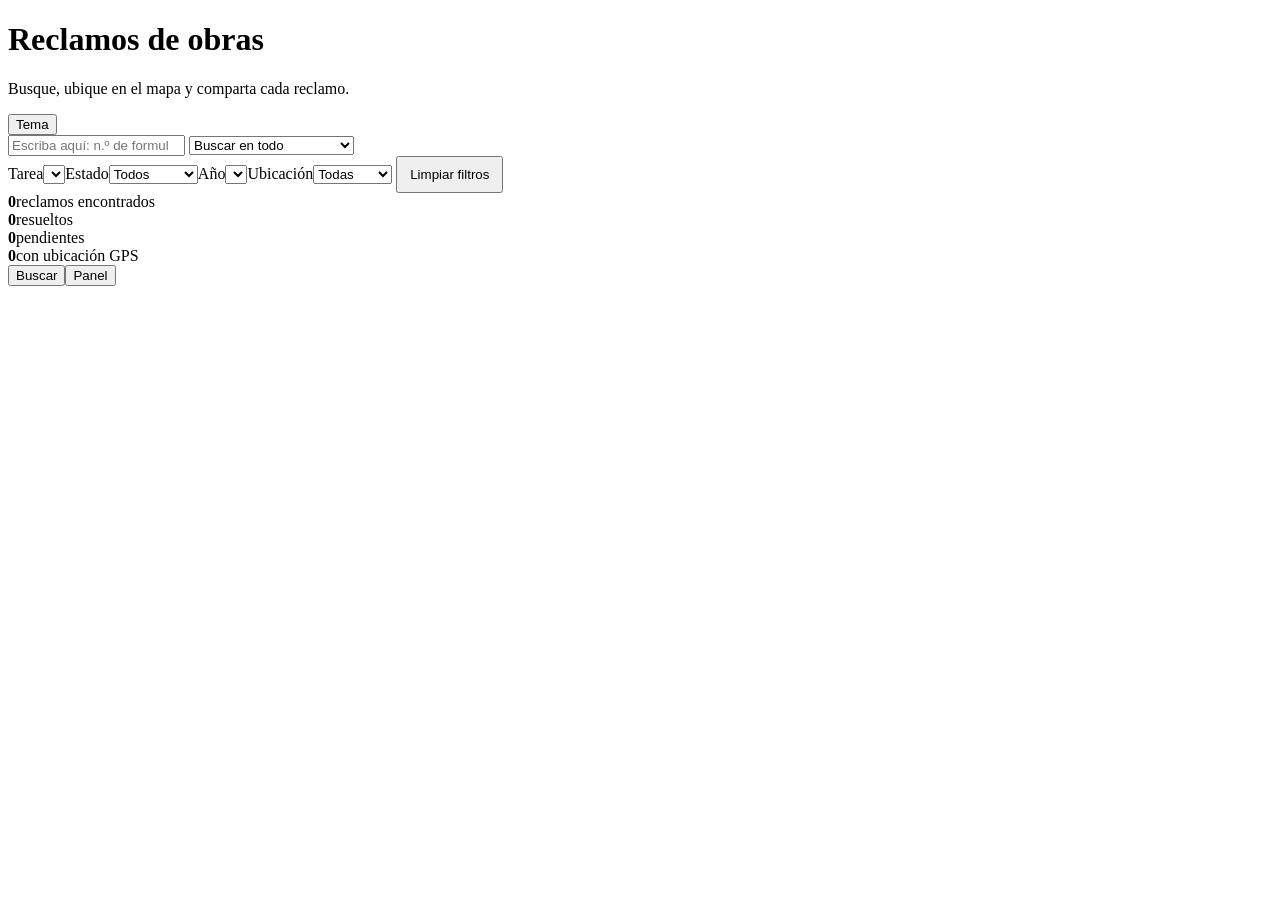
==== index.html @ 0e92f165 "Add files via upload" ====
<!DOCTYPE html>
<html lang="es"><head><meta charset="utf-8"><meta name="viewport" content="width=device-width, initial-scale=1, viewport-fit=cover">
<title>Reclamos de obras · Buscador</title><meta name="description" content="Busque reclamos de obras por formulario, municipio, tarea, dirección o descripción y ubique su GPS.">
<meta name="theme-color" content="#0b4656"><link rel="manifest" href="manifest.webmanifest"><link rel="icon" href="icons/icon-192.png"><link rel="apple-touch-icon" href="icons/icon-192.png">
<link href="https://fonts.googleapis.com/css2?family=Public+Sans:wght@400;500;700&display=swap" rel="stylesheet"><link rel="stylesheet" href="css/style.css"></head>
<body><header class="hero"><div class="hero-in"><div><h1>Reclamos de obras</h1><p>Busque, ubique en el mapa y comparta cada reclamo.</p></div>
<div class="acts"><button class="ib" id="inst" hidden>Instalar</button><button class="ib" id="thm" aria-label="Cambiar tema claro u oscuro">Tema</button></div></div></header>
<main id="v-buscar"><div class="search"><div class="sbox"><input id="q" type="search" placeholder="Escriba aquí: n.º de formulario, calle, palabra del reclamo…" aria-label="Buscar" autocomplete="off">
<select id="sc" aria-label="Buscar en"><option value="all">Buscar en todo</option><option value="n">N.º de formulario</option><option value="m">Municipio</option><option value="t">Tarea</option><option value="a">Dirección</option><option value="x">Descripción del reclamo</option></select></div>
<div class="chips" id="chM" role="group" aria-label="Municipio"></div>
<div class="filters"><label>Tarea<select id="ft"></select></label><label>Estado<select id="fe"><option value="">Todos</option><option value="1">Resueltos</option><option value="0">Pendientes</option></select></label><label>Año<select id="fy"></select></label><label>Ubicación<select id="fg"><option value="">Todas</option><option value="1">Con GPS</option><option value="0">Sin GPS</option></select></label><label>&nbsp;<button class="chip" id="rs" style="padding:9px 12px">Limpiar filtros</button></label></div></div>
<div class="kpis"><div class="k"><b id="k0">0</b><span>reclamos encontrados</span></div><div class="k ok"><b id="k1">0</b><span>resueltos</span></div><div class="k pe"><b id="k2">0</b><span>pendientes</span></div><div class="k"><b id="k3">0</b><span>con ubicación GPS</span></div></div>
<button class="btn wa sendall" id="waall" hidden>Enviar resultados por WhatsApp</button><div class="bars" id="bars" aria-label="Reclamos por municipio"></div>
<div id="list"></div><button class="chip more" id="more" hidden>Mostrar más resultados</button></main>
<main id="v-panel" hidden><div id="pn"></div></main>
<nav class="tabs" aria-label="Secciones"><button data-go="buscar" aria-current="page">Buscar</button><button data-go="panel" aria-current="false">Panel</button></nav>
<script src="data/reclamos.js"></script><script src="js/app.js"></script><script src="js/extra.js"></script></body></html>
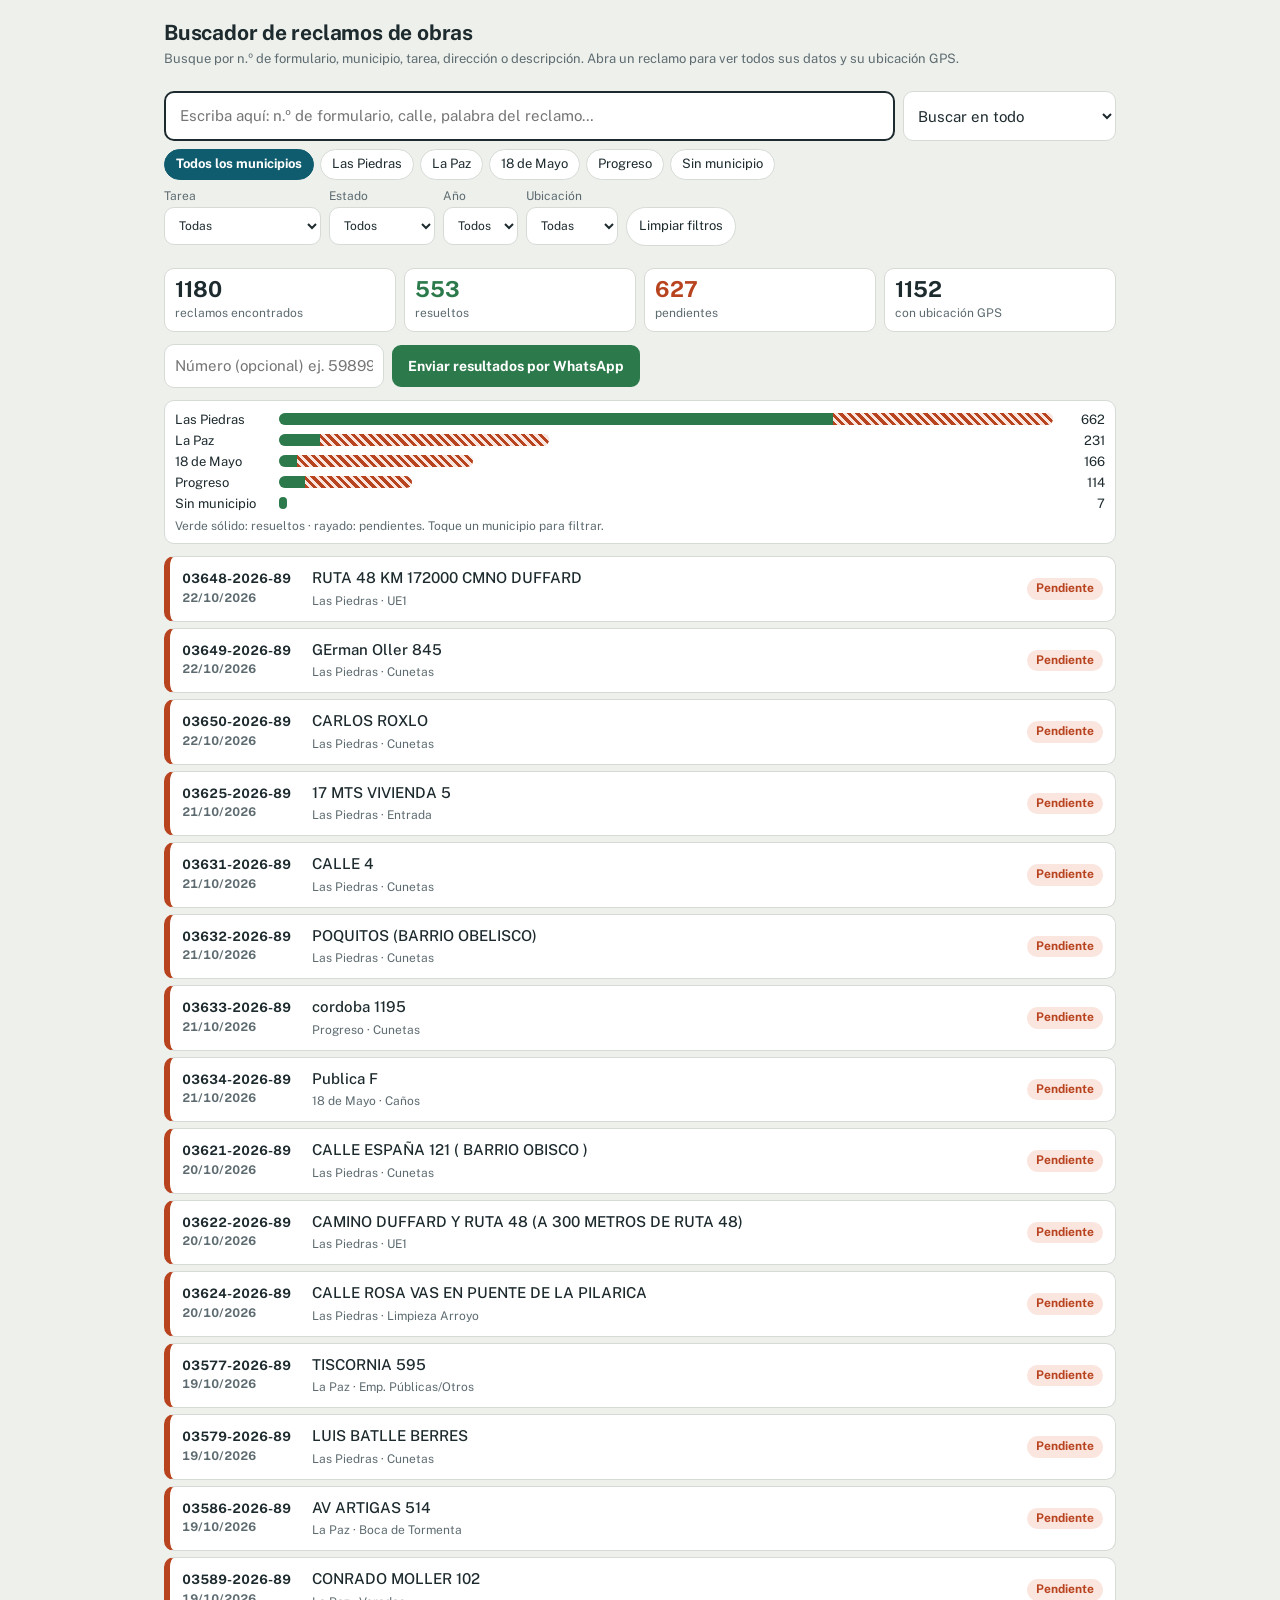
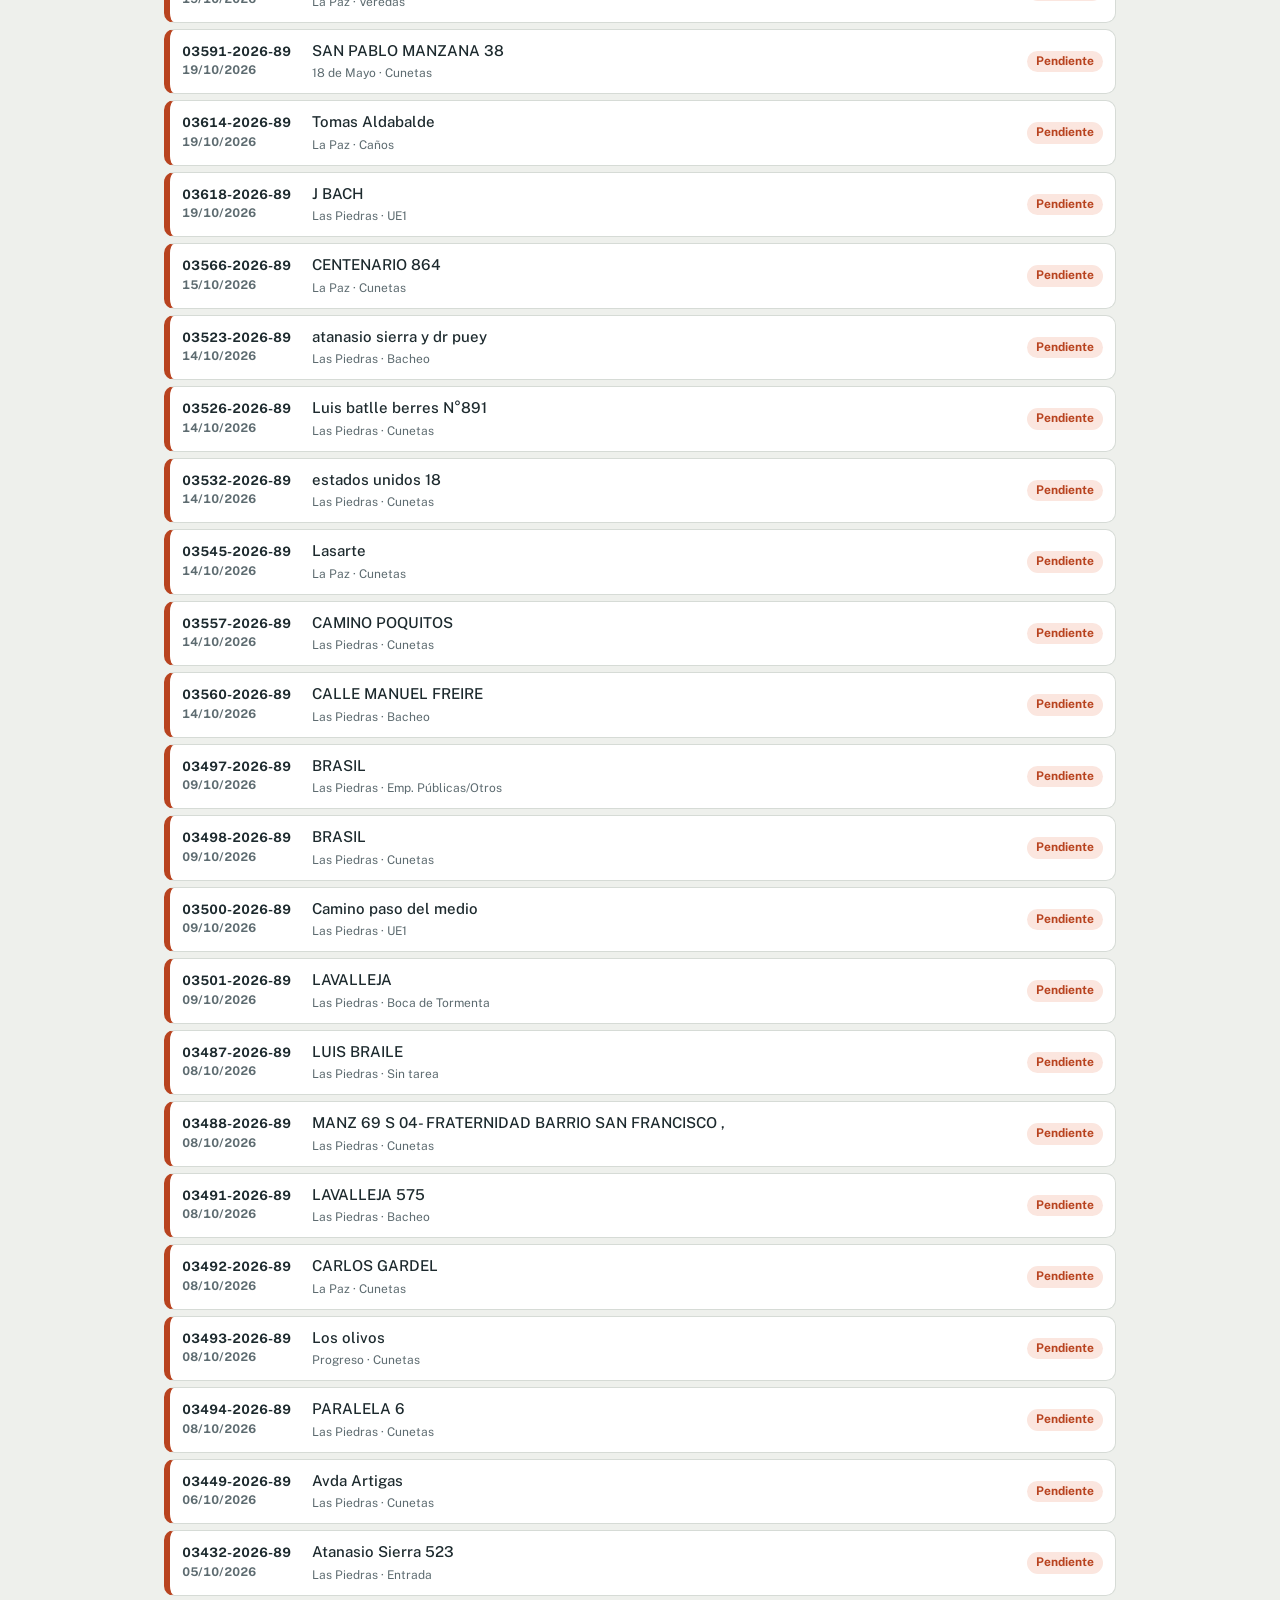
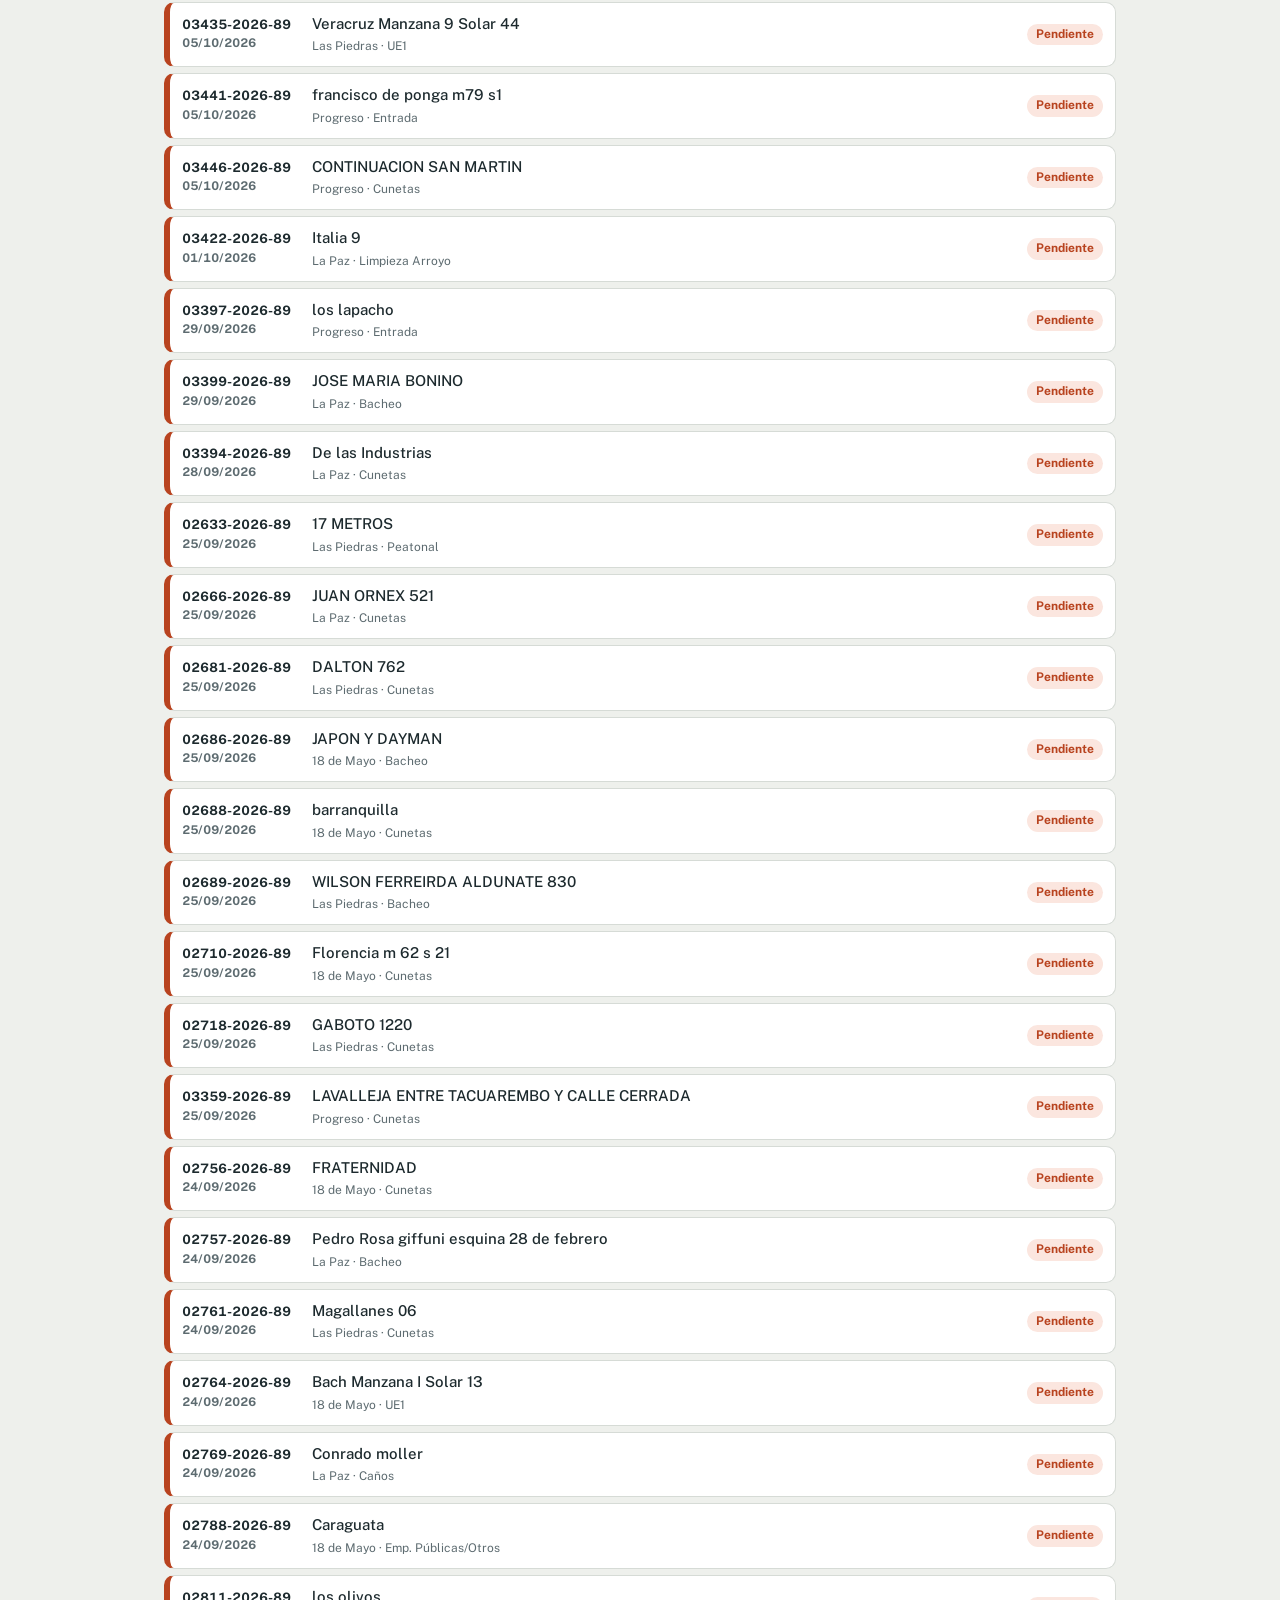
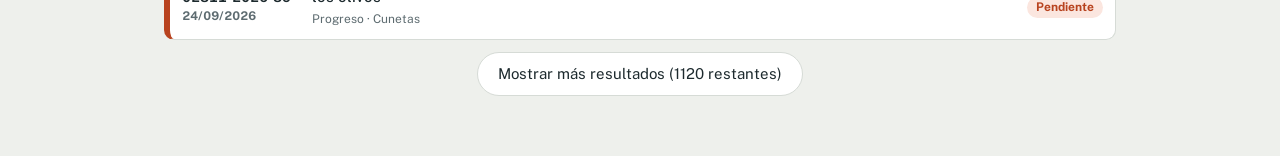
==== commit 894e8499: "Add files via upload" ====
--- a/index.html
+++ b/index.html
@@ -1,17 +1,99 @@
-<!DOCTYPE html>
-<html lang="es"><head><meta charset="utf-8"><meta name="viewport" content="width=device-width, initial-scale=1, viewport-fit=cover">
-<title>Reclamos de obras · Buscador</title><meta name="description" content="Busque reclamos de obras por formulario, municipio, tarea, dirección o descripción y ubique su GPS.">
-<meta name="theme-color" content="#0b4656"><link rel="manifest" href="manifest.webmanifest"><link rel="icon" href="icons/icon-192.png"><link rel="apple-touch-icon" href="icons/icon-192.png">
-<link href="https://fonts.googleapis.com/css2?family=Public+Sans:wght@400;500;700&display=swap" rel="stylesheet"><link rel="stylesheet" href="css/style.css"></head>
-<body><header class="hero"><div class="hero-in"><div><h1>Reclamos de obras</h1><p>Busque, ubique en el mapa y comparta cada reclamo.</p></div>
-<div class="acts"><button class="ib" id="inst" hidden>Instalar</button><button class="ib" id="thm" aria-label="Cambiar tema claro u oscuro">Tema</button></div></div></header>
-<main id="v-buscar"><div class="search"><div class="sbox"><input id="q" type="search" placeholder="Escriba aquí: n.º de formulario, calle, palabra del reclamo…" aria-label="Buscar" autocomplete="off">
+<!DOCTYPE html><html lang="es"><head><meta charset="utf-8"><meta name="viewport" content="width=device-width, initial-scale=1, viewport-fit=cover"><title>Buscador de reclamos de obras</title>
+<link href="https://fonts.googleapis.com/css2?family=Public+Sans:wght@400;500;700&display=swap" rel="stylesheet">
+<style>
+:root{--bg:#eef0ec;--card:#fff;--ink:#1d2a2e;--mut:#5d6b70;--line:#d6dbd6;--ac:#0f5c6e;--acf:#fff;--ok:#2c7a4b;--okb:#dff0e5;--pe:#b8431f;--peb:#fbe6df;--mk:#ffe58a;box-sizing:border-box;padding-top:env(safe-area-inset-top,0px);padding-bottom:env(safe-area-inset-bottom,0px)}
+@media(prefers-color-scheme:dark){:root:not([data-theme="light"]){color-scheme:dark;--bg:#12181b;--card:#1b2428;--ink:#e6ecec;--mut:#9aa9ad;--line:#2e3b40;--ac:#5cc0d6;--acf:#0b1d22;--ok:#6fd08f;--okb:#1e3a2a;--pe:#ff9a7a;--peb:#432720;--mk:#6b5a10}}
+:root[data-theme="dark"]{color-scheme:dark;--bg:#12181b;--card:#1b2428;--ink:#e6ecec;--mut:#9aa9ad;--line:#2e3b40;--ac:#5cc0d6;--acf:#0b1d22;--ok:#6fd08f;--okb:#1e3a2a;--pe:#ff9a7a;--peb:#432720;--mk:#6b5a10}
+html{scroll-padding-top:env(safe-area-inset-top,0px)}*{box-sizing:border-box}
+body{margin:0;background:var(--bg);color:var(--ink);font:15px/1.45 "Public Sans",system-ui,-apple-system,"Segoe UI",sans-serif}
+main{max-width:980px;margin:0 auto;padding:16px 14px 48px}
+h1{font-size:21px;margin:2px 0 2px;letter-spacing:-.01em}.sub{color:var(--mut);font-size:13px;margin:0 0 14px}
+.search{position:sticky;top:env(safe-area-inset-top,0px);z-index:5;background:var(--bg);padding:8px 0 10px}
+.sbox{display:flex;gap:8px;flex-wrap:wrap}
+input[type=search]{flex:1 1 260px;font:inherit;padding:12px 14px;border:2px solid var(--ink);border-radius:10px;background:var(--card);color:var(--ink);min-width:0}
+select{font:inherit;padding:10px 10px;border:1px solid var(--line);border-radius:10px;background:var(--card);color:var(--ink);max-width:100%}
+input:focus-visible,select:focus-visible,button:focus-visible,a:focus-visible{outline:3px solid var(--ac);outline-offset:2px}
+.chips{display:flex;flex-wrap:wrap;gap:6px;margin-top:8px}
+.chip{font:inherit;font-size:13px;padding:5px 11px;border-radius:99px;border:1px solid var(--line);background:var(--card);color:var(--ink);cursor:pointer}
+.chip[aria-pressed=true]{background:var(--ac);color:var(--acf);border-color:var(--ac);font-weight:700}
+.filters{display:flex;flex-wrap:wrap;gap:8px;margin-top:8px}.filters label{font-size:12px;color:var(--mut);display:flex;flex-direction:column;gap:2px}
+.kpis{display:grid;grid-template-columns:repeat(4,1fr);gap:8px;margin:12px 0}
+.k{background:var(--card);border:1px solid var(--line);border-radius:10px;padding:8px 10px}.k b{font-size:22px;display:block;line-height:1.1}.k span{font-size:12px;color:var(--mut)}
+.k.ok b{color:var(--ok)}.k.pe b{color:var(--pe)}
+.bars{background:var(--card);border:1px solid var(--line);border-radius:10px;padding:8px 10px;margin-bottom:12px}
+.bar{display:grid;grid-template-columns:96px 1fr 44px;gap:8px;align-items:center;font-size:13px;width:100%;background:none;border:0;color:inherit;font-family:inherit;padding:3px 0;cursor:pointer;text-align:left}
+.bar .tr{height:12px;background:var(--line);border-radius:6px;overflow:hidden;display:flex}.bar .o{background:var(--ok)}.bar .p{background:repeating-linear-gradient(45deg,var(--pe) 0 3px,var(--peb) 3px 6px)}
+.bar[aria-pressed=true]{font-weight:700}.bar span:last-child{text-align:right}
+.item{background:var(--card);border:1px solid var(--line);border-radius:10px;margin-bottom:6px;overflow:hidden}
+.item[data-r="1"]{border-left:6px solid var(--ok)}.item[data-r="0"]{border-left:6px solid var(--pe)}
+.head{display:grid;grid-template-columns:118px 1fr auto;gap:4px 12px;align-items:center;width:100%;text-align:left;font:inherit;color:inherit;background:none;border:0;padding:10px 12px;cursor:pointer}
+.num{font-weight:700;font-variant-numeric:tabular-nums;font-size:13px}.meta{font-size:12px;color:var(--mut)}.addr{font-weight:500}
+.tag{font-size:12px;font-weight:700;padding:2px 9px;border-radius:99px;white-space:nowrap}.tag.ok{background:var(--okb);color:var(--ok)}.tag.pe{background:var(--peb);color:var(--pe)}
+.det{display:none;border-top:1px dashed var(--line);padding:10px 12px 12px}.item.open .det{display:block}
+dl{margin:0;display:grid;grid-template-columns:130px 1fr;gap:5px 10px;font-size:14px}dt{color:var(--mut);font-size:13px}dd{margin:0;overflow-wrap:anywhere}
+.gps{display:flex;gap:8px;flex-wrap:wrap;margin-top:10px;align-items:center}
+.btn{font:inherit;font-weight:700;font-size:14px;padding:9px 14px;border-radius:9px;border:2px solid var(--ac);background:var(--ac);color:var(--acf);text-decoration:none;cursor:pointer}.btn.s{background:none;color:var(--ac)}
+.nog{font-size:13px;color:var(--pe);font-weight:500}
+mark{background:var(--mk);color:inherit;border-radius:3px;padding:0 1px}
+.btn.wa{background:var(--ok);border-color:var(--ok);color:var(--acf)}.share{display:flex;gap:8px;flex-wrap:wrap;align-items:center;margin-bottom:12px}.share input{flex:0 1 220px;font:inherit;padding:10px;border:1px solid var(--line);border-radius:10px;background:var(--card);color:var(--ink);min-width:0}
+.more{display:block;margin:12px auto;font:inherit;padding:10px 20px}.empty{text-align:center;color:var(--mut);padding:30px 10px}
+.top{display:flex;justify-content:space-between;align-items:flex-start;gap:10px}
+@media(max-width:620px){.head{grid-template-columns:1fr auto}.kpis{grid-template-columns:repeat(2,1fr)}dl{grid-template-columns:1fr}dt{margin-top:4px}.bar{grid-template-columns:84px 1fr 40px}}
+@media(prefers-reduced-motion:no-preference){.item.open .det{animation:o .18s ease-out}@keyframes o{from{opacity:0;transform:translateY(-4px)}}}
+</style></head><body><main>
+<div class="top"><div><h1>Buscador de reclamos de obras</h1><p class="sub">Busque por n.º de formulario, municipio, tarea, dirección o descripción. Abra un reclamo para ver todos sus datos y su ubicación GPS.</p></div></div>
+<div class="search"><div class="sbox"><input id="q" type="search" placeholder="Escriba aquí: n.º de formulario, calle, palabra del reclamo…" aria-label="Buscar" autocomplete="off">
 <select id="sc" aria-label="Buscar en"><option value="all">Buscar en todo</option><option value="n">N.º de formulario</option><option value="m">Municipio</option><option value="t">Tarea</option><option value="a">Dirección</option><option value="x">Descripción del reclamo</option></select></div>
 <div class="chips" id="chM" role="group" aria-label="Municipio"></div>
 <div class="filters"><label>Tarea<select id="ft"></select></label><label>Estado<select id="fe"><option value="">Todos</option><option value="1">Resueltos</option><option value="0">Pendientes</option></select></label><label>Año<select id="fy"></select></label><label>Ubicación<select id="fg"><option value="">Todas</option><option value="1">Con GPS</option><option value="0">Sin GPS</option></select></label><label>&nbsp;<button class="chip" id="rs" style="padding:9px 12px">Limpiar filtros</button></label></div></div>
 <div class="kpis"><div class="k"><b id="k0">0</b><span>reclamos encontrados</span></div><div class="k ok"><b id="k1">0</b><span>resueltos</span></div><div class="k pe"><b id="k2">0</b><span>pendientes</span></div><div class="k"><b id="k3">0</b><span>con ubicación GPS</span></div></div>
-<button class="btn wa sendall" id="waall" hidden>Enviar resultados por WhatsApp</button><div class="bars" id="bars" aria-label="Reclamos por municipio"></div>
-<div id="list"></div><button class="chip more" id="more" hidden>Mostrar más resultados</button></main>
-<main id="v-panel" hidden><div id="pn"></div></main>
-<nav class="tabs" aria-label="Secciones"><button data-go="buscar" aria-current="page">Buscar</button><button data-go="panel" aria-current="false">Panel</button></nav>
-<script src="data/reclamos.js"></script><script src="js/app.js"></script><script src="js/extra.js"></script></body></html>
+<div class="share"><input id="ph" type="tel" inputmode="tel" placeholder="Número (opcional) ej. 59899123456" aria-label="Número de WhatsApp, opcional"><a class="btn wa" id="wa" data-wa="all" href="#" target="_blank" rel="noopener noreferrer">Enviar resultados por WhatsApp</a></div>
+<div class="bars" id="bars" aria-label="Reclamos por municipio"></div>
+<div id="list"></div><button class="chip more" id="more" hidden>Mostrar más resultados</button>
+</main>
+<script>
+const D=[{"n":"03648-2026-89","t":"UE1","r":0,"d":"2026-10-22","m":"Las Piedras","b":"","a":"RUTA 48 KM 172000 CMNO DUFFARD","e":"CAMINO PIEDRA SOLA","k":"Construcción de cunetas / Desobstrucción de cunetas / Bacheo","x":"RECLAMA QUE EL CAMINO DUFFARD ESTA LLENO DE POZOS. ESTA INTRANSITABLE.- SE ENTRA UNICAMENTE POR LA RUTA 48.","g":"https://maps.app.goo.gl/7L8DZVp5ZGjjgcMH6","gn":""},{"n":"03649-2026-89","t":"Cunetas","r":0,"d":"2026-10-22","m":"Las Piedras","b":"","a":"GErman Oller 845","e":"esq A Sierra","k":"Desobstrucción de cunetas","x":"limpieza de cunetas en ambas esquinas, mucha cosa acumulada y el agua no corre","g":"https://maps.app.goo.gl/KgBxQTyUrhc81e5i8","gn":""},{"n":"03650-2026-89","t":"Cunetas","r":0,"d":"2026-10-22","m":"Las Piedras","b":"","a":"CARLOS ROXLO","e":"MUNICIPIO Y BRASIL","k":"Desobstrucción de cunetas","x":"SOLICITA LA LIMPIEZA DE LAS CUNETAS . NO CORRE EL AGUA . SOLICITA TAMBIEN SI SE PUEDEN HACER MAS ONDAS","g":"https://maps.app.goo.gl/MbtQTkwLjEhDPe267","gn":""},{"n":"03625-2026-89","t":"Entrada","r":0,"d":"2026-10-21","m":"Las Piedras","b":"","a":"17 MTS VIVIENDA 5","e":"Y PARALELA 6","k":"Construcción de cunetas / Desobstrucción de cunetas / Bacheo","x":"Solicita la construcción de puente para entrada vehicular por la calle paralela 6.","g":"https://maps.app.goo.gl/jExCSWGmLaERRoQg6","gn":""},{"n":"03631-2026-89","t":"Cunetas","r":0,"d":"2026-10-21","m":"Las Piedras","b":"OBELISCO","a":"CALLE 4","e":"POQUITOS","k":"Desobstrucción de cunetas","x":"SOLICITA DESTAPAR LAS CUNETAS, YA QUE EL AGUA NO CORRE. Y ADEMAS DICE QUE SE ESTA DESMORONANDO LOS COSTADOS DE LA ENTRADA.","g":"https://maps.app.goo.gl/GXZ3Pmf5yjRqMF1A6","gn":""},{"n":"03632-2026-89","t":"Cunetas","r":0,"d":"2026-10-21","m":"Las Piedras","b":"OBELISCO","a":"POQUITOS (BARRIO OBELISCO)","e":"CONTINUACION WASHINGTON","k":"Desobstrucción de cunetas","x":"SOLICITA LIMPIEZA DE CUNETAS QUE ESTAN OBSTRUIDAS","g":"https://maps.app.goo.gl/n5tjsXGGscyr5dsx7","gn":""},{"n":"03633-2026-89","t":"Cunetas","r":0,"d":"2026-10-21","m":"Progreso","b":"","a":"cordoba 1195","e":"simon bolivar","k":"Construcción de cunetas","x":"solicita construccion de cuneta porque cuando llueve se inunda el patio de la casa porque el agua no tiene por donde salir, las casas de los costados tienen desague y se va todo para su casa y el terreno es mas bajo","g":"https://maps.app.goo.gl/3pGzyndmrTb5pSon7","gn":""},{"n":"03634-2026-89","t":"Caños","r":0,"d":"2026-10-21","m":"18 de Mayo","b":"","a":"Publica F","e":"esq Publica D","k":"Construcción de cunetas / Desobstrucción de cunetas / Bacheo","x":"En esa esquina donde funciona un Caif, se partió el caño que va de vereda a vereda y la calle se está desmoronando progresivamente. Solicita inspección y que se tomen las recaudos correspondientes.","g":"https://maps.app.goo.gl/QrUdcDFRHN1ZrsEQ8","gn":""},{"n":"03621-2026-89","t":"Cunetas","r":0,"d":"2026-10-20","m":"Las Piedras","b":"OBELISCO","a":"CALLE ESPAÑA 121 ( BARRIO OBISCO )","e":"ITALIA Y CONT SAUCE","k":"Construcción de cunetas","x":"SOLICITA EL ARREGLO DE LAS CUENTAS ( ESTAN AGRANDADAS - HABRIA QUE ACOMODARLAS DE AMBOS LADOS ) Y SE SOLICITA LA LIMPIEZA DE LAS MISMAS Y ESTAN MUY ONDAS","g":"https://maps.app.goo.gl/8BGxWFYU9t7HrjrMA","gn":""},{"n":"03622-2026-89","t":"UE1","r":0,"d":"2026-10-20","m":"Las Piedras","b":"","a":"CAMINO DUFFARD Y RUTA 48 (A 300 METROS DE RUTA 48)","e":"CAMINO DUFFARD Y RUTA 48 (A 300 METROS DE RUTA 48)","k":"Bacheo","x":"SOLICITA SE ARREGLE EL CAMINO MENCIONADO YA QUE ESTA EN CONDICIONES INTRANSITABLES. ES UN POZO DETRAS DE OTRO, A LO LARGO DE TODO EL CAMINO.","g":"https://maps.app.goo.gl/Lsr2wDimiyYA9aaCA","gn":""},{"n":"03624-2026-89","t":"Limpieza Arroyo","r":0,"d":"2026-10-20","m":"Las Piedras","b":"","a":"CALLE ROSA VAS EN PUENTE DE LA PILARICA","e":"CONSTITUCION","k":"Construcción de cunetas / Desobstrucción de cunetas / Bacheo","x":"SOLICILIMPIEZA Y CNALIZACION DE ARROYO","g":"https://maps.app.goo.gl/M41u7CQTjzbxHGTh7","gn":""},{"n":"03577-2026-89","t":"Emp. Públicas/Otros","r":0,"d":"2026-10-19","m":"La Paz","b":"","a":"TISCORNIA 595","e":"28 DE FEBRERO Y OFICIAL PRIMERO","k":"Bacheo","x":"SRA. SOLICITA ARREGLO DE TAPA DE EN LA VEREDA","g":"https://maps.app.goo.gl/56SkLCxDfEt9Dt4WA","gn":""},{"n":"03579-2026-89","t":"Cunetas","r":0,"d":"2026-10-19","m":"Las Piedras","b":"","a":"LUIS BATLLE BERRES","e":"ROTONDA DE RUTA 48 Y WILSON FERREIRA ALDUNATE","k":"Desobstrucción de cunetas / Bacheo","x":"QUEDARON LAS CUNETAS OBSTRUIDAS Y LA CALLE CON POZOS MUY GRANDES A LA SALIDA DEL EDIFICIO HACIA LUIS BATLLE BERRES","g":"https://maps.app.goo.gl/eVVuWBrU9d9CT7Tn9","gn":""},{"n":"03586-2026-89","t":"Boca de Tormenta","r":0,"d":"2026-10-19","m":"La Paz","b":"CENTRO","a":"AV ARTIGAS 514","e":"GARIBALDI","k":"Desobstrucción de cunetas","x":"SOLIICTA LA LIMPIEZA DE LA BOCA TAORMENTA QUE SE ENCUENTRA EN LA DIRECCION MENCIONADA ( LOS VECINOS EL DIA DE HOY SACARON UNAS CUANTAS BOLSAS CON TIERRA PERO QUEDA MUCHO MAS . NO CORRE EL AGUA . EN VARIAS OPORTUNIDADES SE HAN TAPADO LAS BOCA TORMENTAS Y HAN OCURRIDO INUNDACIONES . SOLICITA LIMPIEZA URGENTE","g":"https://maps.app.goo.gl/ovG3BGvNqHRF5LYT8","gn":""},{"n":"03589-2026-89","t":"Veredas","r":0,"d":"2026-10-19","m":"La Paz","b":"","a":"CONRADO MOLLER 102","e":"ESQ TREINTA Y TRES","k":"Bacheo","x":"RELATA EL JEFE DE MANTENIMIENTO DE LA FABRICA \"TEXTIL LA PAZ\", QUE LA CALLE CONRADO MOLLER Y CALLE TREINTA Y TRES, ESTÁ INTRANSITABLE. ES UNA ZONA DE PELIGRO YA QUE LA GENTE NO PUEDE CAMINAR POR LA VEREDA EN ESE TRAMO DONDE ESTÁ LA FÁBRICA Y DEBE HACERLO POR LA CALLE.-","g":"https://maps.app.goo.gl/zcXCK65gpK5NgB6k9","gn":""},{"n":"03591-2026-89","t":"Cunetas","r":0,"d":"2026-10-19","m":"18 de Mayo","b":"","a":"SAN PABLO MANZANA 38","e":"LOS OLIVOS Y TREINTA Y TRES","k":"Desobstrucción de cunetas","x":"CUNETA TAPADA POR SAN PABLO Y LOS OLIVOS, SOLICITA QUE DESTAPEN PORQUE EN LOS DIAS DE LLUVIA SE INUNDA","g":"https://maps.app.goo.gl/5bFdB5UEPtqAqWCx6","gn":""},{"n":"03614-2026-89","t":"Caños","r":0,"d":"2026-10-19","m":"La Paz","b":"SANTOS LUGARES","a":"Tomas Aldabalde","e":"Rivera","k":"Construcción de cunetas / Desobstrucción de cunetas / Bacheo","x":"SE TRANSCRIBE SOLICITUD DE FORMULARIO NRO. 05356-2024-89 : \"Se transcribe la solicitud del formulario 07300-2024-64: Buenas tardes: hace un mes pavimentaron la calle Rivera (barrio Santos Lugares) y la empresa encargada obstruyó con balastro los desagües de cunetas sobre la calle Aldabalde. (Se informó al personal que realizaban la tarea sin ningún tipo de respuesta). Obviamente en la primera lluvia intensa se convirtió en una piscina que difícilmente se desagote con las consabidas consecuencias. Adjunto fotos de la etapa de pavimentación de la calle Rivera y actual (1/12/24 con las lluvias registradas). Como solo deja subir una foto, para muestra un botón. Gracias \" FORMULARIO NRO. 05356-2024-89 SE ENCUENTRA ARCHIVADO EN REGIONAL 4.","g":"https://maps.app.goo.gl/r7uUvXB54MizMzKy9","gn":""},{"n":"03618-2026-89","t":"UE1","r":0,"d":"2026-10-19","m":"Las Piedras","b":"FORESTA","a":"J BACH","e":"DESDE FABINI HASTA ALBENIZ ( BARRIO FORESTI )","k":"Desobstrucción de cunetas / Bacheo","x":"solicita bacheo de calle Bach, está intransitable. también limpieza de cunetas","g":"https://maps.app.goo.gl/KmKS3szkd4WjpSjs9","gn":""},{"n":"03566-2026-89","t":"Cunetas","r":0,"d":"2026-10-15","m":"La Paz","b":"","a":"CENTENARIO 864","e":"DE LAS INDUSTRIAS","k":"Desobstrucción de cunetas","x":"DESOBSTRUCCION DE CUNETAS POR AMBAS CALLES","g":"https://maps.app.goo.gl/iaQqF1sGRN4RQEMq7","gn":""},{"n":"03523-2026-89","t":"Bacheo","r":0,"d":"2026-10-14","m":"Las Piedras","b":"","a":"atanasio sierra y dr puey","e":"-","k":"Bacheo","x":"BUEN DIA ME COMUNICO CON UDS PARA DENUNCIAR BACHE EN VIA PUBLICA UBICADO EN LA INTERSECCIÓN DE ATANASIO SIERRA Y DR POUEY AGRADEZCO SE PUEDA SOLUCIONAR A LA BREVEDAD POSIBLE YA QUE OCASIONA OBSTRUCCIONES AL MOMENTO DEL INGRESO O SALIDA DE LA CALLE CON VEHÍCULO Y ESTO PUEDE PROVOCAR UN ACCIDENTE SIN MAS FABIANA MUÑOZ","g":"https://maps.app.goo.gl/TeUaP2efupbavMr96","gn":""},{"n":"03526-2026-89","t":"Cunetas","r":0,"d":"2026-10-14","m":"Las Piedras","b":"","a":"Luis batlle berres N°891","e":"Esquina Atanasio sierra","k":"Construcción de cunetas / Desobstrucción de cunetas / Bacheo","x":"Se transcribe Canelones te escucha N°07755-2026-64: \"Asunto () Residuos de pozo negro en la vereda de la calle Mensaje () Hace más de un año intentaron arreglar un problema de aguas fluviales que salían a la vereda/calle . Pero hace ya un tiempo que se tapó y ahora está tirando residuos del pozo negro por ahí. Hemos recibido muchas quejas de los vecinos porque está alado de nuestra puerta de entrada\"","g":"https://maps.app.goo.gl/T7RFmDiNeZtni9A27","gn":""},{"n":"03532-2026-89","t":"Cunetas","r":0,"d":"2026-10-14","m":"Las Piedras","b":"","a":"estados unidos 18","e":"opa opa y camino poquito","k":"Desobstrucción de cunetas","x":"solicita desobstruccion de cuneta frente a su casa","g":"https://maps.app.goo.gl/s2ABUak8iBiQGNpaA","gn":""},{"n":"03545-2026-89","t":"Cunetas","r":0,"d":"2026-10-14","m":"La Paz","b":"","a":"Lasarte","e":"Avda Gral. Artigas","k":"Construcción de cunetas / Desobstrucción de cunetas","x":"Solicita la desobstrucción de cunetas en la dirección mencionada.","g":"https://maps.app.goo.gl/JkctdqrTLLxHVvn27","gn":""},{"n":"03557-2026-89","t":"Cunetas","r":0,"d":"2026-10-14","m":"Las Piedras","b":"","a":"CAMINO POQUITOS","e":"CASI RUTA 67","k":"Desobstrucción de cunetas","x":"La señora pide limpieza cunetas están caños tapados pasa el agua por arriba de la calle menciona HACE VARIOS MESES DICE DE ESTA SITUACIÓN.","g":"https://maps.app.goo.gl/TpgCH6zToMoqyJEp8","gn":""},{"n":"03560-2026-89","t":"Bacheo","r":0,"d":"2026-10-14","m":"Las Piedras","b":"","a":"CALLE MANUEL FREIRE","e":"BOLIVIA Y PERU","k":"Bacheo","x":"SOLICITA ARREGLO DE CALLE LA CUAL ESTA INTRANSITABLE Y TIENE FAMILIAR POR EL CUAL ES NECESARIO QUE INGRESE AMBULANCIA.","g":"https://maps.app.goo.gl/VkczZ49XNjLxvBN58","gn":""},{"n":"03497-2026-89","t":"Emp. Públicas/Otros","r":0,"d":"2026-10-09","m":"Las Piedras","b":"","a":"BRASIL","e":"DESDE COLMAN A SOCA","k":"Bacheo","x":"URGENTE ARREGLO DE CALLE, INTRANSITABLE, MUCHOS POZOS, HACE UNOS MESES DEJARON DE HACER OBRAS DE SANEAMIENTO Y LA CALLE QEDO UN BARRO SOLO.","g":"https://maps.app.goo.gl/DSnkYHscecEkp6VTA","gn":""},{"n":"03498-2026-89","t":"Cunetas","r":0,"d":"2026-10-09","m":"Las Piedras","b":"","a":"BRASIL","e":"Y FREIRE","k":"Desobstrucción de cunetas","x":"Lmpieza y desobstruccion de cuentas en la esquina de Brasil y Freire","g":"https://maps.app.goo.gl/MuKjkEoa5gPiVFsZ6","gn":""},{"n":"03500-2026-89","t":"UE1","r":0,"d":"2026-10-09","m":"Las Piedras","b":"","a":"Camino paso del medio","e":".","k":"Bacheo","x":"Se solicita el arreglo del camino antes mencionado, el mismo está intransitable. Ya tiene varios reclamos por la misma situación.","g":"https://maps.app.goo.gl/BZJNyDLnSZTNXgcD9","gn":""},{"n":"03501-2026-89","t":"Boca de Tormenta","r":0,"d":"2026-10-09","m":"Las Piedras","b":"","a":"LAVALLEJA","e":"ESQUINA MANUEL FREIRE","k":"Construcción de cunetas / Desobstrucción de cunetas","x":"Boca tormenta partida en la esquina , esta en la vereda por la calle Lavalleja , ya averiguo en OSE y le dijeropn coprrespondía a Intendencia","g":"https://maps.app.goo.gl/K4BEcQt2qGWA7dTk8","gn":""},{"n":"03487-2026-89","t":"Sin tarea","r":0,"d":"2026-10-08","m":"Las Piedras","b":"","a":"LUIS BRAILE","e":"JUANA DE ARCO","k":"Construcción de cunetas / Desobstrucción de cunetas / Bacheo","x":"La señora manifiesta que, el vecino pegado a su casa, relleno su padrón ypor este motivo al quedar tan alto el agua de las pluviales se estanca y no corre.","g":"","gn":""},{"n":"03488-2026-89","t":"Cunetas","r":0,"d":"2026-10-08","m":"Las Piedras","b":"","a":"MANZ 69 S 04- FRATERNIDAD BARRIO SAN FRANCISCO ,","e":"CARAGAUTÁ","k":"Desobstrucción de cunetas","x":"SOLICITÁ QUE LIMPIEN LA BAJADA XQ ESTÁ TAPADO Y NO CORRE EL AGUA Y SE INUNDA SU TERRENO.","g":"https://maps.app.goo.gl/zjQDtXnnBKDerdS96","gn":""},{"n":"03491-2026-89","t":"Bacheo","r":0,"d":"2026-10-08","m":"Las Piedras","b":"","a":"LAVALLEJA 575","e":"BATLLE ORDOÑEZ","k":"Construcción de cunetas / Desobstrucción de cunetas / Bacheo","x":"SOLICITA EL ARREGLO DE LA CALLE Y CORDÓN DICE QUE ESTÁ ROTO POR ESO ANOCHE LE ENTRO AGUA AL DEPOSITO DEL LOCAL \"PALACIO DE LOS SÁNDWICHES\"","g":"https://maps.app.goo.gl/D8poyoC7uS1Ff85H8","gn":""},{"n":"03492-2026-89","t":"Cunetas","r":0,"d":"2026-10-08","m":"La Paz","b":"","a":"CARLOS GARDEL","e":"BOLIVIA YTABARÉ","k":"Desobstrucción de cunetas","x":"SE SOLICITA LA DESOBTRUCCIÓN DE LA CUNETA, EL AGUA NO CORRE LIBREMENTE Y SE ESTANCA. AYER SE ELE INUNDO LA FINCA POR ESTE MOTIVO.","g":"https://maps.app.goo.gl/w9zGQdADhKhHzCdm6","gn":""},{"n":"03493-2026-89","t":"Cunetas","r":0,"d":"2026-10-08","m":"Progreso","b":"VILLA TALICE","a":"Los olivos","e":"Bolivia y Los pinos. VILLA TALICE","k":"Desobstrucción de cunetas","x":"cunetas obstruidas luego de la tormenta, incluso llegó a desbordarse y continuar por la calle. Solicita desobstrucción","g":"https://maps.app.goo.gl/kA9zJboSF4BL6NMf6","gn":""},{"n":"03494-2026-89","t":"Cunetas","r":0,"d":"2026-10-08","m":"Las Piedras","b":"","a":"PARALELA 6","e":"ENTRE RAMÓN ORTIZ Y ATANASIO SIERRA","k":"Desobstrucción de cunetas","x":"SRA. SOLICITA DESOBSTRUCCIÓN DE CUNETAS EN DIRECCIÓN MENCIONADA PARALELA 6 ENTRE RAMÓN ORTIZ Y ATANASIO SIERRA . LAS PIEDRAS.","g":"https://maps.app.goo.gl/8LG9SwSRVPCU3KC99","gn":""},{"n":"03449-2026-89","t":"Cunetas","r":0,"d":"2026-10-06","m":"Las Piedras","b":"","a":"Avda Artigas","e":"Esquina Brasil","k":"Construcción de cunetas / Desobstrucción de cunetas","x":"Nos informa que la cuneta de la esquina está muy tapada y el agua se estanca. Ya se ha reclamado ante el Municipio, hicieron una inspección pero no han solucionado.","g":"https://maps.app.goo.gl/UEvobzSpTxWmHTtU9","gn":""},{"n":"03432-2026-89","t":"Entrada","r":0,"d":"2026-10-05","m":"Las Piedras","b":"","a":"Atanasio Sierra 523","e":"Paraguay y Bolivia","k":"Construcción de cunetas / Desobstrucción de cunetas","x":"Estuvieron trabajando en la calle, le rompieron la entrada y no se la dejaron como estaba, la señora es una persona mayor la cual ya se ha caído y cuando llueve no puede pasar por allí y se le inunda.","g":"https://maps.app.goo.gl/GMAziB4M9kXEDPCk8","gn":""},{"n":"03435-2026-89","t":"UE1","r":0,"d":"2026-10-05","m":"Las Piedras","b":"","a":"Veracruz Manzana 9 Solar 44","e":"Cuareim y Arapey","k":"Bacheo","x":"Formulario para Canelones te escucha Nro. 07535-2026-64, se transcribe: \" ...Quisiera consultarles específicamente por la calle Veracruz ...no se puede circular. Hace un tiempo arreglaron ,se hizo como una carpeta q quedó maso menos prolija pero se podía circular.Hoy día se encuentra muy pero muy llena de agujeros lo cual dificulta la pasada de los vehículos y la circulación en si . Cuando llueve esto empeora muchísimo. Mi consulta es si ya tienen estilpudado el arreglo para alguna fecha ? Desde ya agradezco respuesta ... \"","g":"https://maps.app.goo.gl/WZ9tkMMhkZjnjLwG9","gn":""},{"n":"03441-2026-89","t":"Entrada","r":0,"d":"2026-10-05","m":"Progreso","b":"","a":"francisco de ponga m79 s1","e":"barboza","k":"Construcción de cunetas","x":"informa que se cayo una de las losetas de hormigon que va en la entrada vehicular, estaba entrando el auto a su domicilio y se cayo a la cuneta, solicita que la arreglen., parece que habia quedado mal colocada cuando hicieron las cunetas,","g":"https://maps.app.goo.gl/SaP7nKmKvc2tQ84E8","gn":""},{"n":"03446-2026-89","t":"Cunetas","r":0,"d":"2026-10-05","m":"Progreso","b":"","a":"CONTINUACION SAN MARTIN","e":"CANELO Y BUCAREST","k":"Desobstrucción de cunetas","x":"Solicita desobstrucción de cunetas.-","g":"https://maps.app.goo.gl/uPxQRHWUJ1LZiXmTA","gn":""},{"n":"03422-2026-89","t":"Limpieza Arroyo","r":0,"d":"2026-10-01","m":"La Paz","b":"","a":"Italia 9","e":"arroyo","k":"Construcción de cunetas / Desobstrucción de cunetas / Bacheo","x":"Sr.manifiesta que estuvo personal de la Comuna limpiando cunetas y dejaron árboles y cañas de bambú en el arroyo","g":"https://maps.app.goo.gl/Gqugk6pFeeXwCz2v7","gn":""},{"n":"03397-2026-89","t":"Entrada","r":0,"d":"2026-09-29","m":"Progreso","b":"","a":"los lapacho","e":"ciclamor y los abatos","k":"Construcción de cunetas / Desobstrucción de cunetas / Bacheo","x":"solicita colocacion de entrada vehicular","g":"https://maps.app.goo.gl/A9fmEiP1YFEJM4LX8","gn":""},{"n":"03399-2026-89","t":"Bacheo","r":0,"d":"2026-09-29","m":"La Paz","b":"","a":"JOSE MARIA BONINO","e":"Y TISCORNIA","k":"Bacheo","x":"AMBAS CALLES ESTAN EN MUY MALAS CONDICIONES","g":"https://maps.app.goo.gl/3EEK8pGWCJb5mhyp7","gn":""},{"n":"03394-2026-89","t":"Cunetas","r":0,"d":"2026-09-28","m":"La Paz","b":"","a":"De las Industrias","e":"Centenario y Luis Alberto de Herrera","k":"Construcción de cunetas","x":"Solicita construcción de cuneta en el tramo mencionado.","g":"https://maps.app.goo.gl/76b6nEAcvwRgSaUV9","gn":""},{"n":"02633-2026-89","t":"Peatonal","r":0,"d":"2026-09-25","m":"Las Piedras","b":"","a":"17 METROS","e":"Y PARALELA 6","k":"Construcción de cunetas /","x":"La señora solicita el cambio del puente peatonal de ingreso al domicilio, porque tuvo que cambiar el portón de ingreso asu casa porque se llenaba de agua la entrada , el agua sobrepasaba la planchada de ingreso, necesita cambien esa entrada de lugar de 17 metros a la calle paralela 6 , es una plancha de hormigón lo que habría que mover.","g":"https://maps.app.goo.gl/8M4a9CtCAy9mYGN7A","gn":""},{"n":"02666-2026-89","t":"Cunetas","r":0,"d":"2026-09-25","m":"La Paz","b":"","a":"JUAN ORNEX 521","e":"EMILIO DUPRE Y 17 MTS","k":"Desobstrucción de cunetas","x":"SE PIDE LA LIMPIEZA DE LA CUNETA ESTA SE ENCUENTRA LLENA DE TOTORA. Y CON LA ULTIMA TORMENTA SE INUNDO TODA LA ZONA POR NO CORRER EL AGUA.","g":"https://maps.app.goo.gl/L4LD8PvxburZMhba8","gn":""},{"n":"02681-2026-89","t":"Cunetas","r":0,"d":"2026-09-25","m":"Las Piedras","b":"","a":"DALTON 762","e":"MANUEL FREIRE Y ELLAURI","k":"Desobstrucción de cunetas","x":"SE SOLICITA LA LIMPIEZA DE LA CUNETA. LIMPIARON UNA CASA Y TIRARON COSAS DENTRO DE LA CUNETA.","g":"https://maps.app.goo.gl/c4Tq6im5PCN7pbYv8","gn":""},{"n":"02686-2026-89","t":"Bacheo","r":0,"d":"2026-09-25","m":"18 de Mayo","b":"","a":"JAPON Y DAYMAN","e":"JAPON Y DAYMAN","k":"Desobstrucción de cunetas / Bacheo","x":"EL AGUA CORRE POR LA CALLE Y LLEVA EL MATERIAL QUE PONEN PARA TAPAR LOS POZOS SOLICITA DESTAPEN LAS CUNETAS ASI CORRE EL AGUA POR LAS CUNETAS Y NO POR LA CALLE Y QUE ARREGLEN LOSA POZOS DE LA CALLE","g":"https://maps.app.goo.gl/Yg8kM5iabybNqbHU8","gn":""},{"n":"02688-2026-89","t":"Cunetas","r":0,"d":"2026-09-25","m":"18 de Mayo","b":"","a":"barranquilla","e":"caraguata","k":"Desobstrucción de cunetas","x":"solicita limpieza de cuneta","g":"https://maps.app.goo.gl/9i2uG6k2nxkWd8977","gn":""},{"n":"02689-2026-89","t":"Bacheo","r":0,"d":"2026-09-25","m":"Las Piedras","b":"","a":"WILSON FERREIRDA ALDUNATE 830","e":"MASSINI Y 18 D EJULIO","k":"Bacheo","x":"Calle vituminizada con un bache importante en la entrada vehicular, impidiendo el ingreso a la vivienda con su auto.","g":"https://maps.app.goo.gl/1MdEwW4bvDKHVCUn6","gn":""},{"n":"02710-2026-89","t":"Cunetas","r":0,"d":"2026-09-25","m":"18 de Mayo","b":"","a":"Florencia m 62 s 21","e":"Cebollatí y Madrid","k":"Desobstrucción de cunetas","x":"Solicita limpieza de cunetas en la dirección mencionada","g":"https://maps.app.goo.gl/i8HfKA2U8ByBUBWY7","gn":""},{"n":"02718-2026-89","t":"Cunetas","r":0,"d":"2026-09-25","m":"Las Piedras","b":"","a":"GABOTO 1220","e":"ENTRE JUANA DE ARCO Y AMERICO VESPUCIO","k":"Desobstrucción de cunetas","x":"nunca limpiaron las cunetas, son tres cuadras, necesita se desobstruyan ya que la última lluvia desbordaron y le entro agua hasta el patio.","g":"https://maps.app.goo.gl/E94LRFza421koquKA","gn":""},{"n":"03359-2026-89","t":"Cunetas","r":0,"d":"2026-09-25","m":"Progreso","b":"","a":"LAVALLEJA ENTRE TACUAREMBO Y CALLE CERRADA","e":"LAVALLEJA ENTRE TACUAREMBO Y CALLE CERRADA","k":"Desobstrucción de cunetas","x":"solicita la limpieza de cunetas","g":"https://maps.app.goo.gl/Hr7mXrA31vSyeNXD7","gn":""},{"n":"02756-2026-89","t":"Cunetas","r":0,"d":"2026-09-24","m":"18 de Mayo","b":"","a":"FRATERNIDAD","e":"QUEGUAY Y YAGUARI","k":"Desobstrucción de cunetas","x":"SE TRANSCRIBE SOLICITUD DE FORMULARIO NRO.06369-2026-64 : \" LAS CUNETAS DE AMBOS MARGENES DE LA CALLE FRATERNIDAD ESTAN OBSTRUIDAS. SE SOLICITA LIMPIEZA DE LAS MISMAS PPARA EVITAR POSIBLES INUNDACIONES O DESBORDES DE AGUAS SUCIAS.\"","g":"https://maps.app.goo.gl/QHd9kkytxf7CrwMx6","gn":""},{"n":"02757-2026-89","t":"Bacheo","r":0,"d":"2026-09-24","m":"La Paz","b":"","a":"Pedro Rosa giffuni esquina 28 de febrero","e":"Pedro Rosa giffuni esquina 28 de febrero","k":"Desobstrucción de cunetas / Bacheo","x":"CANELONES TE ESCUCHA Nro. 06304-2026-64 Asunto () Pozos Mensaje () Toda la esquina esta destrozada hace meses y podrían pavimentar","g":"https://maps.app.goo.gl/N4BkwR5pY8woi7SC6","gn":""},{"n":"02761-2026-89","t":"Cunetas","r":0,"d":"2026-09-24","m":"Las Piedras","b":"","a":"Magallanes 06","e":"Juana de Arco y Luis Braile","k":"Construcción de cunetas","x":"DATOS EXTRAIDOS DE FORMULARIO N 06259-2026-64 Buenos dias, el dia 17/07/26 realize una solicitud de limpieza de cuneta, ya que la misma se encuentra con agua estancada debido a la mugre que se encuentra en la continuidad de la cuneta de mi casa , el dia 05/08/26 realice el reclamo el cual no tuve respuesta , dicha solicitud nuevamente es debido a el agua estancada alli , agradezco me puedan solucionar dicha solicitud .- desde ya muchas gracias","g":"https://maps.app.goo.gl/D2bqsjerjHGz74ar7","gn":""},{"n":"02764-2026-89","t":"UE1","r":0,"d":"2026-09-24","m":"18 de Mayo","b":"","a":"Bach Manzana I Solar 13","e":"Albéniz y Warner","k":"Bacheo","x":"FORMULARIO CANELONES TE ESCUCHA n°06314-2026-64 Asunto () La calle Bach esta muy deteriorada Mensaje () Es una de las pocas calles que no le han vituminisado y nunca han armado las sanjas y el agua corta la calle quisiera tener solución vivo hace 18 años ahí y siempre ha Sido así que solocion (ej.sacar una linea de pinos ensanchar y perfilar las cunetas de los 2 lados) gracias","g":"https://maps.app.goo.gl/FvSyeyussfAdVFzX6","gn":""},{"n":"02769-2026-89","t":"Caños","r":0,"d":"2026-09-24","m":"La Paz","b":"","a":"Conrado moller","e":"treinta y tres","k":"Bacheo","x":"Señor indica que hay un caño roto en la calle, la calle tira el agua para arriba, esta obstruyendo el camino y también destruyendo el pavimento. Solicita reparación de inmediato del caño y de la calle.","g":"https://maps.app.goo.gl/URXwu6GwfVD9jSnPA","gn":""},{"n":"02788-2026-89","t":"Emp. Públicas/Otros","r":0,"d":"2026-09-24","m":"18 de Mayo","b":"","a":"Caraguata","e":"10 Japon","k":"Desobstrucción de cunetas / Bacheo","x":"DATOSE XTRAIDOS DE FORMULARIO N 06268-2026-64 : Hola buenas me dirijo por estos medios para denunciar a la empresa TEYMA que están trabajando haciendo saneamiento en las calles en 18 de mayo barrio san isidro y en calle caraguata en frente de mi casa solar 10 manzana 480 en la calle justo en la salida de mi auto ay una cámara sobre salida con undimiento y cámara sobre salida cada vuelta que salgo mi auto sobre salta ya me a flojado todo el caño de escape por esa cámara sobre salida y el peligro que puede causar alguna moto que pase sin conocer de noche que pueda causar un accidente. Y las calles en el medio undimiento por causa de las cámara necesitó una repuesta lo antes posible antes que mi vehículo termine perdiendo el caño de escape o pase una desgracia gracias","g":"https://maps.app.goo.gl/HbnNPBivMazdVLU26","gn":""},{"n":"02811-2026-89","t":"Cunetas","r":0,"d":"2026-09-24","m":"Progreso","b":"","a":"los olivos","e":"bolivia y los pinos","k":"Desobstrucción de cunetas","x":"LAS CUNETAS ESTÁN TAPADAS DE BASURA Y NO CIRCULA EL AGUA.SE QUEBRARON ARBOLES CON EL TEMPORAL Y UNA COLUMNA DE ANTEL ESTÁN EN LA CUNETA, HAY RATAS","g":"https://maps.app.goo.gl/rswJtAGPa5yd5ftt9","gn":""},{"n":"02814-2026-89","t":"Boca de Tormenta","r":0,"d":"2026-09-24","m":"La Paz","b":"","a":"LIBERTAD Y JAVIER DE VIANA","e":"LIBERTAD Y JAVIER DE VIANA","k":"Construcción de cunetas / Desobstrucción de cunetas / Bacheo","x":"BOCA TORMENTA TAPADA QUE EL AGUA LLEGA A LA MITAD DE LA CALLE POR CALLE LIBERTAD HACIA LA PLAZA HAY UNA POZO QUE OCUPA MAS DE LA MITAD DE LA CALLE","g":"https://maps.app.goo.gl/gVFRgJpi6VzQqnoT7","gn":""},{"n":"02825-2026-89","t":"Entrada","r":0,"d":"2026-09-24","m":"Las Piedras","b":"","a":"COLMAN 1060","e":"ENTRE PARALELA 6 Y 7","k":"Desobstrucción de cunetas / Bacheo","x":"LE DEJARON EN PUENTE DE ENTRADA DE SU CASA UNA ESTRUCTURA DEUN PUETNE CON METALES Y HORMIGON , ELLA NO LO PUEDE MOVER, ENTIENDE QUE FUE PERSONAL D EINTENDNENCIA TRABAJANDO EN LA ZONA , PERO NECESITA LO SAQUEN PORQUE APENAS INGRESA CAMINANDO , ESO FUE AYER 17/08 A LAS 18 HS CUANDO LLEGO S EENCONTRO CON ESA SITUACION.","g":"https://maps.app.goo.gl/WVmtbvHsqmiQoiudA","gn":""},{"n":"02851-2026-89","t":"Cunetas","r":0,"d":"2026-09-23","m":"La Paz","b":"","a":"CORRADO MOLLER BLOCK D","e":"17 METROS Y LA MERCED","k":"Desobstrucción de cunetas","x":"Solicita la limpieza de la cuneta dice que está con basura y se desborda cuando llueve , desde la ruta hasta municipio .(cesar mayo gutierrez) son tres cuadras d elos dos lados menciona de la calle.","g":"https://maps.app.goo.gl/Z5aUyrmhtxgYv9ht6","gn":""},{"n":"02865-2026-89","t":"Entrada","r":0,"d":"2026-09-23","m":"18 de Mayo","b":"","a":"CALLE 25 DE AGOSTO MANZNA 92 SOLAR 9","e":"MAGALLANES Y AMERICO VESPUCIO","k":"Desobstrucción de cunetas / Bacheo","x":"Solicita construccion de entrada vehicular","g":"https://maps.app.goo.gl/wAP24bUzCaB5BAzN9","gn":""},{"n":"03338-2026-89","t":"Cunetas","r":0,"d":"2026-09-23","m":"La Paz","b":"","a":"AV. ARTIGAS Nº499","e":"ESQUINA JOAQUÍN SUAREZ","k":"Desobstrucción de cunetas","x":"SR. SOLICITA DESOBSTRUCCIÓN DE CUNETAS, EN DIRECCIÓN MENCIONADA AV. ARTIGAS Nº499ESQUINA JOAQUÍN SUAREZ. LA PAZ.","g":"https://maps.app.goo.gl/dkWvhQEuQ1PsDSPt7","gn":""},{"n":"03485-2026-89","t":"Emp. Públicas/Otros","r":0,"d":"2026-09-23","m":"La Paz","b":"","a":"Conrado Moller","e":"Ramón Alvarez","k":"Desobstrucción de cunetas","x":"EN LA DEREDA DE LA ESQUINA DE CONRADO MOLLER Y RAMON ALVAREZ HAY UNA TAPA DE SANEAMIENTO QUE SE SALIO CON LA PRESION DEL AGUA - SOLICITA VAYAN A RECOLOCARLA.","g":"https://maps.app.goo.gl/rfTXJyzdBhb7pnEj6","gn":""},{"n":"03307-2026-89","t":"Cunetas","r":0,"d":"2026-09-22","m":"Las Piedras","b":"","a":"PROYECTADA 2 -MC S 23","e":"PRYECTADA 3 -SANTA ISABEL BARRIO","k":"Construcción de cunetas","x":"SOLICITA LA CONSTRUCCION DE CUNETAS , EN EL LUGAR Y PIDE CONSTRUCCION DE LA ENTRDA QUE HCIERON OTRAS CASA EN LA DE ELLA NO XQ ESTÁN EN PROCESO DE CONSTRUCCION DE VIVENDA ENTONCE SPREGUNTA SI LE CORRESPONDE.","g":"https://maps.app.goo.gl/SgA2fKnCm2h9ouSh9","gn":""},{"n":"03314-2026-89","t":"Emp. Públicas/Otros","r":0,"d":"2026-09-21","m":"Las Piedras","b":"","a":"RIVERA N°498","e":"CASI LLEGANDO A ESQUINA WILSON FERREIRA","k":"Construcción de cunetas / Desobstrucción de cunetas / Bacheo","x":"EL SR REITERA LA SOLICITUD DEL ARREGLO DE LA TAPA QUE CORRESPONDE A UNA BOCA TORMENTA UBICADA EN LA DIRECCION MENCIONADA . LA GENTE QUE PASA POR ESE LUGAR SORRE EL PELIGRO DE CAERSE RECLAMO ANTERIOR N 00995-2025-89","g":"https://maps.app.goo.gl/bG2yRKPi8KLSDhbT6","gn":""},{"n":"03317-2026-89","t":"Bacheo","r":0,"d":"2026-09-21","m":"Las Piedras","b":"","a":"Luis A. De Herrera","e":"y San Antonio","k":"Bacheo","x":"Formulario para Canelones te escucha Nro. 07149-2026-64, se transcribe: \"Asunto () Bache Mensaje () Hay varios baches en Luis A de Herrera\"","g":"https://maps.app.goo.gl/iQZ5aCRP82a8G5br6","gn":""},{"n":"03319-2026-89","t":"Bacheo","r":0,"d":"2026-09-21","m":"Las Piedras","b":"","a":"José Gervasio Artigas y Pilar Cabrera","e":"José Gervasio Artigas y Pilar Cabrera","k":"Bacheo","x":"Hay un bache bastante grande en Eladio de la calle José Gervasio Artigas. Formulario para Canelones te escucha Nro. 07317-2026-64","g":"https://maps.app.goo.gl/vd14sQfog3x2hHGJ6","gn":""},{"n":"03419-2026-89","t":"Emp. Públicas/Otros","r":0,"d":"2026-09-21","m":"Las Piedras","b":"","a":"Rivera entre 494 y 496","e":"casi Wilson Ferreira","k":"Construcción de cunetas / Desobstrucción de cunetas / Bacheo","x":"tapas de cañerías de pluviales rotas y salidas de su lugar correspondiente","g":"https://maps.app.goo.gl/sCriatjfEab1oS3Z7","gn":""},{"n":"02897-2026-89","t":"Cabezales","r":0,"d":"2026-09-18","m":"Las Piedras","b":"","a":"REGINO OVELAR 461","e":"ENTRE CAMINO MOREIRA Y AMERICO VESPUCIO","k":"Construcción de cunetas / Desobstrucción de cunetas / Bacheo","x":"COLOCAR CABEZERA DE LA CUNETA QUE ESTA TIRADA, ESTA SANA , SOLO VOLVER A COLOCAR AHONDANDO LA CUNETA.","g":"https://maps.app.goo.gl/TsgqGonpXvyo4VjWA","gn":""},{"n":"02900-2026-89","t":"Bacheo","r":0,"d":"2026-09-18","m":"Las Piedras","b":"","a":"Sergio Matto","e":"Calle 2 y Talca","k":"Bacheo","x":"Buenos días. Me comunico con ustedes para denunciar las muy malas condiciones de las esquinas de la calle Sergio Matto y esquinas Talca y Calle 2. Las dos esquinas tienen desperfectos muy peligrosos y pozos que en cualquier momento van a causar un accidente teniendo en cuenta tambien que el omnibus que se toma mi hijo para ir a estudiar tambien pasa por ahi todos los dias y estos pozos pueden causar un accidente con mi hijo dentro del bus. Se necesita urgente el arreglo de estas esquinas ya que son muy peligrosas. Pongan un poco de atención a estas cosas para luego no tener que lamentar resultados graves.","g":"https://maps.app.goo.gl/rEUxhamneNY4fQed7","gn":""},{"n":"02909-2026-89","t":"Bacheo","r":0,"d":"2026-09-18","m":"Las Piedras","b":"","a":"Francisca Arnal de Artigas .","e":"Blandegues y Juana de Arco","k":"Bacheo","x":"06448-2026-64 Asunto () Mal arreglo en Avenida Arnal de Artigas Mensaje () Buenos días, a quien corresponda Estos últimos días se han visto cuadrillas reparando calles Barriales en las inmediaciones del shopping. En este caso la queja es hacia el sector de la Avenida Arnal de Artigas desde Blandengues hasta Juana de Arco. Se rompió una avenida que parecía una pista de patinaje para parcharla, quedó totalmente desprolijo y mal hecho, dejando en este momento pozos nuevos donde no había antes. Agradezco la atención. Saludos","g":"https://maps.app.goo.gl/Q3WNDneDf9C4FGti8","gn":""},{"n":"02588-2026-89","t":"Cunetas","r":0,"d":"2026-09-17","m":"Las Piedras","b":"","a":"DANTON 4106","e":"MANUEL MELENDES","k":"Desobstrucción de cunetas","x":"Solicita limpieza cunetas de la cuadra -pide profundizar la cuneta sino sube el agua cuando llueve","g":"https://maps.app.goo.gl/YJ2q9HDjx6Qad8nB6","gn":""},{"n":"02877-2026-89","t":"Cunetas","r":0,"d":"2026-09-17","m":"La Paz","b":"","a":"CENTENARIO","e":"PUBLICA","k":"Desobstrucción de cunetas","x":"DESOBSTRUCCION DE CUNETA, NO CORRE EL AGUA TIENE UN TRONCO GRANDE DE UN ARBOL TIRADO DENTRO DE LA CUNETA.","g":"https://maps.app.goo.gl/V9smmJ8sbTj9wCYf6","gn":""},{"n":"02918-2026-89","t":"Veredas","r":0,"d":"2026-09-17","m":"Las Piedras","b":"","a":"BOLIVIA 504","e":"GENERAL FLORES","k":"Construcción de cunetas / Desobstrucción de cunetas","x":"Se genera por formulario nro. 06569-2026-64: Asunto Canaleta Mensaje Buenas tardes. Hace un tiempo reclamamos por qué la vereda se está cayendo para adentro de la zanja. Y ahora se nos está cayendo el terreno llegando a la casa. Ya mandamos videos de la situación pero aún no tenemos respuesta. Fuimos al corralón pero ellos nos dijeron que esperan por ustedes que solución dan. Mientras sigue lloviendo se nos sigue llendo el terreno. Esperamos una respuesta lo más pronto posible.","g":"https://maps.app.goo.gl/6rkZfaRAdnDs7j5h8","gn":""},{"n":"02934-2026-89","t":"Bacheo","r":0,"d":"2026-09-17","m":"Las Piedras","b":"","a":"OFICIAL 2","e":"MAESTRA TERESA SAAVEDRA","k":"Desobstrucción de cunetas / Bacheo","x":"DADO EL ESTADO DE LA CALLE SOLICITA BACHEO Y ADEMÁS DESOBSTRUCCIÓN DE CUNETAS","g":"https://maps.app.goo.gl/TaVDKbXi24qqBj1q7","gn":""},{"n":"02935-2026-89","t":"Bacheo","r":0,"d":"2026-09-17","m":"18 de Mayo","b":"","a":"Ceibal 5427 Ituzaingo pasteur","e":"Ituizango pasteur","k":"Bacheo","x":"Formulario para Canelones te escucha Nro. 06503-2026-64, se transcribe \"Aujeros en calle Mensaje (*) Frente a ni casa tengo la calle con un deterioro bastante importante, por el transito de camiones mas las lluvias, con unos pozos muy grandes .\"","g":"https://maps.app.goo.gl/jX2dh8e36g1ykQMM7","gn":""},{"n":"02937-2026-89","t":"UE1","r":0,"d":"2026-09-17","m":"Las Piedras","b":"","a":"8 de abril 235","e":"Francisco soca y Zorrila de san martin","k":"Bacheo","x":"Formulario para Canelones te escucha, SE TRANSCRIBE: \"Mantenimiento de calle Mensaje (*) Buenas tardes quisiera consultar si está dentro de las posibilidades, poder manter la calle 8 de abril, hace un tiempo nos pasaron balastro y tapo los pozos pero debido a las condiciones climáticas nuevamente contamos con el deterioro de la misma . Somos el único trayecto desde hace más de 20 años habitando que no contamos con vitumen y arreglo de la misma Aguardando sus comentarios, saluda atte Ana Maciel \"","g":"https://maps.app.goo.gl/T2kZFNaEKQVsJKtG8","gn":""},{"n":"02951-2026-89","t":"Entrada","r":0,"d":"2026-09-17","m":"La Paz","b":"","a":"De la Merced 120","e":"Avenida Jose Gervasio Artigas y Libertad","k":"Construcción de cunetas / Desobstrucción de cunetas / Bacheo","x":"DATOS EXTRAIDOS DE FORMULARIO N 05781-2026-64: Planchas para entrada de hogares Buenas tardes A quien corresponda me dirijo denunciando que cuando cambiaron los caños de desagües en la cuadra, en mi casa pusieron una plancha angosta de hormigón, siendo que con anterioridad nosotros teníamos una entrada mas ancha. Dicha entrada con el ancho actual es peligrosa para mi edad, 73 años, y cuando requiero de algun servicio que conlleva transito continuo se dificulta. Espero que puedan ensanchar la entrada, por lo menos al tamaño anterior. Desde ya muchas gracias. Quedo a la espera de una respuesta. Saludos cordiales.","g":"https://maps.app.goo.gl/G7oRZudNo9Rejw6c9","gn":""},{"n":"03223-2026-89","t":"Cunetas","r":0,"d":"2026-09-17","m":"Las Piedras","b":"","a":"2","e":"Vivian Trias","k":"Desobstrucción de cunetas","x":"Sr.manifiesta que faltó un tramo de las cunetas para limpiar no tiene correo","g":"https://maps.app.goo.gl/tExXtZ8qcjiU7nQd6","gn":""},{"n":"03289-2026-89","t":"Bacheo","r":0,"d":"2026-09-17","m":"Las Piedras","b":"","a":"Guatemala","e":"Elias Regules","k":"Bacheo","x":"Sr. solicita bacheo de calle ya que no se puede cricular","g":"https://maps.app.goo.gl/mzYwhSnC6sKmYH5x5","gn":""},{"n":"03294-2026-89","t":"Bacheo","r":0,"d":"2026-09-17","m":"Las Piedras","b":"","a":"Dr. Pouey","e":"Viale y Seregni","k":"Bacheo","x":"Se solicita el arreglo de la calle, informa que está intransitable.","g":"https://maps.app.goo.gl/Ah8S8qmeHD7m4YC57","gn":""},{"n":"03296-2026-89","t":"Cunetas","r":0,"d":"2026-09-17","m":"Las Piedras","b":"","a":"Luis Batlle Berres","e":"Manuel Freire","k":"Construcción de cunetas / Desobstrucción de cunetas","x":"Solicita la limpieza de cuentas ya que el agua no corre y cuando llueve ingresa el agua al domicilio de la vecina.","g":"https://maps.app.goo.gl/39XfKakFTzFA6Bw27","gn":""},{"n":"03239-2026-89","t":"Bacheo","r":0,"d":"2026-09-16","m":"La Paz","b":"","a":"DEL COMERCIO","e":"LIBERTAD Y ARTIGAS","k":"Bacheo","x":"PIDE BACHEO PARA LAS CALLES ARRIBA MENCIONADAS.-","g":"https://maps.app.goo.gl/NonNrSXvSZjmEL6B9","gn":""},{"n":"03248-2026-89","t":"Bacheo","r":0,"d":"2026-09-16","m":"La Paz","b":"","a":"Emilio Andreon 426","e":"Florencio Sánchez y Suárez","k":"Bacheo","x":"Formulario para Canelones te escucha Nro. 06874-2026-64, se transcribe: \"Asunto () Bacheo de calles Mensaje () La calle Emilio Andreon, entre Florencio Sánchez y Suárez, tiene varios baches hace más de un año y no los han arreglado. Uno de esos baches, tiene un agujero bastante profundo. Agradezco ser tenido en cuenta en la tarea de bacheo que se está realizando en estás semanas. \"","g":"https://maps.app.goo.gl/pTDugYuboii6wEdP8","gn":""},{"n":"03250-2026-89","t":"Bacheo","r":0,"d":"2026-09-16","m":"Las Piedras","b":"","a":"COLMAN","e":"PARALELA 6","k":"Bacheo","x":"MANIFIESTA QUE SE FORMO UN POZO DE 50 X 20 CM DE PROFUNDIDAD EN LA ESQUINA INDICADA, HAY UNA TAPA LEVANTADA EN LA ESQUINA Y MENCIONA QUE ES MUY PELIGROSO PARA LA CIRCULACION, LA SRA. PUSO UNAS RAMAS PERO DICE QUE ES URGENTE QUE REPAREN.","g":"https://maps.app.goo.gl/AkDrALReVJUNuvav5","gn":""},{"n":"03254-2026-89","t":"Cunetas","r":0,"d":"2026-09-16","m":"Las Piedras","b":"","a":"Manuel Freire 898","e":"Danton y Cesar mayo Gutierrez","k":"Desobstrucción de cunetas","x":"Sra.solicita desobstruccion de cuneta ya que esta tapada y no corre el agua,la señora está en tratamiento oncológico,que sea a la brevedad posible. Tiene pedido anterior 02842-2022-89 no tiene correo","g":"https://maps.app.goo.gl/PCt4zHzkQBiBSDH9A","gn":""},{"n":"03256-2026-89","t":"Bacheo","r":0,"d":"2026-09-16","m":"Las Piedras","b":"","a":"CAMINO MOREIRA","e":"ARROYO LAS PIEDRAS Y WASHIGTON","k":"Bacheo","x":"EN BARRIO OBELISCO ESTÁ EL CAMINO MOREIRA, HASTA LA LLEGADA DEL PUENTE ARROYO LAS PIEDRAS ESTÁ INTRANSITABLE.","g":"https://maps.app.goo.gl/JKaMYTiyXWZg74958","gn":""},{"n":"03258-2026-89","t":"Bacheo","r":0,"d":"2026-09-16","m":"Progreso","b":"","a":"LOS PINOS","e":"ANA MARIA JANER Y PAYSANDU","k":"Construcción de cunetas / Desobstrucción de cunetas / Bacheo","x":"SOLICITA TAPAR LOS POZOS SOBRE LA CALLE LOS PINOS Y SOBRE ANA MARIA JANER. INDICA QUE ESTA COMPLETAMENTE LLENA DE POZOS. MISMO EN EL CRUCE DE LA ESQINA CON LOS PINOS Y JANER.","g":"https://maps.app.goo.gl/sGFyPmQ28SsEWzqP6","gn":""},{"n":"03280-2026-89","t":"Entrada","r":0,"d":"2026-09-16","m":"Las Piedras","b":"","a":"CAMINO CARAMBULA","e":"CAMINO GOMENZORO Y COLORADO CHICO","k":"Construcción de cunetas / Desobstrucción de cunetas / Bacheo","x":"Solicita arreglo de entrada peatonal, manifiesta que se esta desmoronando.","g":"https://maps.app.goo.gl/xGfsUnboF5Yt61WA9","gn":""},{"n":"03291-2026-89","t":"Boca de Tormenta","r":0,"d":"2026-09-16","m":"Las Piedras","b":"","a":"GERMAN OLLER","e":"ESQUINA TRIAS DUPRE","k":"Desobstrucción de cunetas","x":"SOLICITA LA LIMPIEZA DE LAS BOCA DE TORMENTA ESTAN MUY TAPADAS Y NO CORRE EL AGUA","g":"https://maps.app.goo.gl/Hcfihoc2ppeARFuBA","gn":""},{"n":"02544-2026-89","t":"Cunetas","r":0,"d":"2026-09-10","m":"Las Piedras","b":"","a":"Independencia","e":"tabare","k":"Desobstrucción de cunetas","x":"Señor comenta que hicieron nuevas unas cunetas alli en Las Piedras, entre Independencia y Tabare, indica que los vecinos tiraron restos vegetales obstruyendo las cunetas nuevas. Solicita una desobstruccion de las mismas.","g":"https://maps.app.goo.gl/jy7BQsuSxjxzbRtw5","gn":""},{"n":"02968-2026-89","t":"Bacheo","r":0,"d":"2026-09-10","m":"Las Piedras","b":"","a":"virgen de lourdes","e":"en toda su extension","k":"Bacheo","x":"informa que la calle mencionada, abarca 3 cuadras, esta lleno de pozos, esta intransitable no pueden circular, pozos profundos","g":"https://maps.app.goo.gl/FhZaogr7t37Ezdgn7","gn":""},{"n":"02976-2026-89","t":"Emp. Públicas/Otros","r":0,"d":"2026-09-10","m":"Las Piedras","b":"","a":"18 DE JULIO","e":"APARICIO SARAVIA Y BALTASAR BRUM","k":"Desobstrucción de cunetas","x":"sE REALIZARON TAREAS DE SANEAMIENTO EN LA ZONA Y LAS CUNETAS QUEDARON OBSTRUIDAS Y DESMORONADAS POR LO QUE SE INUNDA CUANDO LLUEVE","g":"https://maps.app.goo.gl/TMoQcy5qwnia35qq5","gn":""},{"n":"02981-2026-89","t":"Bacheo","r":0,"d":"2026-09-10","m":"Las Piedras","b":"","a":"SAN RAMON ESQUINA CHILE","e":"SAN RAMON ESQUINA CHILE","k":"Bacheo","x":"ES ESA ESQUINA HAY MUCHOZ POZOS ES LA ENTRADA A UN CAIF NO PUEDEN PASAR CON LOS COCHES DE BEBES","g":"https://maps.app.goo.gl/WhUQ9HQybFK9wR5a8","gn":""},{"n":"02995-2026-89","t":"Cunetas","r":0,"d":"2026-09-10","m":"18 de Mayo","b":"","a":"ROTONDA DEL SANTO , FLORENCIO SANCHEZ","e":"HACIA EL ARROYO","k":"Desobstrucción de cunetas","x":"La señora pide la limpieza hasta el arroyo las cunetas están tapadas y pide profundizar antes que venga las lluvias , dice que están trabajando en el lugar peor le dijeron que ese tramo no lo iban hacer . las casas están bajas y las cunetas altas.","g":"https://maps.app.goo.gl/1VfEjtnL635yaxP29","gn":""},{"n":"03195-2026-89","t":"Bacheo","r":0,"d":"2026-09-10","m":"Las Piedras","b":"","a":"CANELONES (VAZ FERREIRA) ENTRE 33 Y ESPINOLA","e":"CANELONES (VAZ FERREIRA) ENTRE 33 Y ESPINOLA","k":"Bacheo","x":"SOLICITA ARREGLO DE CALLE HAY UN POZO MUY GRANDE ES EL ACCESO AL HOSPITAL, PASAN LINEAS DE OMNIBUS CORTARON LA CALLE POR UN ARREGLO PERO HACE MESES, OSE DICE QUE LE CORRESPONDE A LA INTENDENCIA","g":"https://maps.app.goo.gl/LzfbHS7gF6j2vPhx6","gn":""},{"n":"03200-2026-89","t":"Cunetas","r":0,"d":"2026-09-10","m":"Las Piedras","b":"El Triangulo","a":"HAITI","e":"COSTA RICA","k":"Desobstrucción de cunetas","x":"LAS CUNETAS ESTÁN OBSTRUIDAS CON BASURA Y NO DEJA CIRCULAR EL AGUA","g":"https://maps.app.goo.gl/rrtbsaR6VD7mtfnc6","gn":""},{"n":"03203-2026-89","t":"Cunetas","r":0,"d":"2026-09-10","m":"Las Piedras","b":"","a":"18 DE JULIO","e":"FRANCISCO SOCA Y AV DE LAS INSTRUCCIONES DEL AÑO XIII","k":"Desobstrucción de cunetas","x":"INDICA UN VECINO TAPO LA CUNETA PARTE CON MATERIAL Y SU CASA SE INUNDA. HA TENIDO QUE CONSTRUIR BARRICADAS CON BOLSA DE ARENA Y AUN ASI SE LE INUNDA SU VIVIENDA. SOLICITA VERIFICAR","g":"https://maps.app.goo.gl/R9KR3imCQKh1tat4A","gn":""},{"n":"03205-2026-89","t":"Bacheo","r":0,"d":"2026-09-10","m":"Las Piedras","b":"","a":"VAZ FERREIRA","e":"TREINTA Y TRES Y ESPINDOLA","k":"Bacheo","x":"SOLICITA ARREGLO DE LA CALLE, MANIFIESTA QUE DESDE HACE UN MES ESTA RECORTADO EL BITUMEN . DIFICULTA EL TRÁNSITO PARA LA ENTRADA DEL HOSPITAL Y OTROS SERVICIOS.","g":"https://maps.app.goo.gl/y4SMQc2TRfAdRBf48","gn":""},{"n":"03214-2026-89","t":"Cunetas","r":0,"d":"2026-09-10","m":"Las Piedras","b":"","a":"atanacio sierra","e":"bolivia y peru","k":"Construcción de cunetas / Desobstrucción de cunetas / Bacheo","x":"LAS CUNETAS ESTAN SIN LOS CAÑOS, LOS SACARON HACE UN TIEMPO Y NUNCA MÁS LOS PUSIERON.EL AGUA NO CIRCULA .","g":"https://maps.app.goo.gl/mL8L7FMPTP3UTudC8","gn":""},{"n":"03011-2026-89","t":"Entrada","r":0,"d":"2026-09-09","m":"18 de Mayo","b":"","a":"WASHINGTON SARAZOLA MANZ 61 SOL 14 ENTRE MADRID Y SAN SALVADOR","e":"WASHINGTON SARAZOLA MANZ 61 SOL 14 ENTRE MADRID Y SAN SALVADOR","k":"Construcción de cunetas / Desobstrucción de cunetas / Bacheo","x":"CUNETAS TAPADAS Y NO TIENEN PUENTE DE ACCESO A SU CASA TODA LA CALLE TIENE EN LAS CUNETAS EL AGUA ESTANCADA CUANDO LLEVE SE INUNDAN LOS TERRENOS","g":"https://maps.app.goo.gl/ZwHX7iLWkp62DXgHA","gn":""},{"n":"03012-2026-89","t":"Cunetas","r":0,"d":"2026-09-09","m":"18 de Mayo","b":"","a":"Toribio Menendez","e":"","k":"Desobstrucción de cunetas","x":"Solicita limpieza de cunetas,están todas tapadas con barro y pasto,frente al arroyo, no tiene correo","g":"https://maps.app.goo.gl/GKv6Ph6JRQn4Nihs9","gn":""},{"n":"03358-2026-89","t":"Bacheo","r":0,"d":"2026-09-09","m":"18 de Mayo","b":"","a":"Agraciada M18 S11","e":"Mendoza","k":"Bacheo","x":"En la puerta de su casa la calle esta en un estado crítico, llena de pozos que generan que los autos hagan maniobras un tanto peligrosas, generadose incluso un accidente.","g":"https://maps.app.goo.gl/UJNUS2R6eDryHsac9","gn":""},{"n":"03015-2026-89","t":"Cunetas","r":0,"d":"2026-09-08","m":"Las Piedras","b":"","a":"VALLE EDEN","e":"ESQUINA PROYECTADA // BATOVI","k":"Construcción de cunetas / Desobstrucción de cunetas / Bacheo","x":"LA CUNETA SE ESTA DESMORONANDO Y SE ESTA QUEDANDO SIN VEREDA YA ESTA AL DESCUBIERO LA BASE DE LA COLUMNA","g":"https://maps.app.goo.gl/Em2eJofENqaetv6u5","gn":""},{"n":"03028-2026-89","t":"Cunetas","r":0,"d":"2026-09-08","m":"Las Piedras","b":"","a":"BALTASAR BRUM","e":"MINICIPIO Y BRASIL","k":"Desobstrucción de cunetas","x":"SOLICITA DESOBSTRUCCION DE CUNETAS","g":"https://maps.app.goo.gl/BdjkpViWqtWwdLno8","gn":""},{"n":"03031-2026-89","t":"Bacheo","r":0,"d":"2026-09-08","m":"La Paz","b":"","a":"Juan Pedro López 1015","e":"Bolivia","k":"Bacheo","x":"06681-2026-64 \"A quien corresponda. En la calle Juan Pedro López entre Cesar Mayo Gutiérrez y Bolivia está lleno de pozos el pavimento. Sobre está calle además de casas particulares hay un Caif. Complica la circulación de ambulancias, taxis, patrulleros etc. \"","g":"https://maps.app.goo.gl/Gsk1JNu6BLScmfsr8","gn":""},{"n":"03078-2026-89","t":"Cunetas","r":0,"d":"2026-09-08","m":"18 de Mayo","b":"","a":"ROQUE MARQUEZ","e":"ESQ MAESTRO JULIO CASTRO","k":"Construcción de cunetas","x":"SOLICITA LA CONSTRUCCIÓN DE LA CUNETA PARA HACER LA ENTRADA VEHICULAR EN SU TERRENO. EN JULIO FUÉ POR LE MUNICIPIO Y EL ALCALDE CONCURRIÓ AL LUGAR Y QUEDÓ DE ENCOMENDARLE LA TAREA A OBRAS PERO HASTA AHORA NO SE HAN PRESENTADO, ESTÁ ESPERANDO ESO PARA SEGUIR EDIFICANDO.","g":"https://maps.app.goo.gl/B9sw5NuWSmyLKqzZ6","gn":""},{"n":"03105-2026-89","t":"Cunetas","r":0,"d":"2026-09-08","m":"Las Piedras","b":"","a":"prof. yamandu rodriguez","e":"entre Torres Garcia y Rivera","k":"Desobstrucción de cunetas","x":"LAS CUNETAS ESTAN MUY FEAS. MUY OBSTRUIDAS, NOP CORRE EL AGUA","g":"https://maps.app.goo.gl/5Pb5sJp4Zh1zFZKXA","gn":""},{"n":"03117-2026-89","t":"Bacheo","r":0,"d":"2026-09-08","m":"Las Piedras","b":"","a":"BRASIL","e":"ENTRE CARLOS ROXLO Y PEDRO FIGARI","k":"Bacheo","x":"SOLICITA ARREGLO DE CALLE, ESTA INTRANSITABLE, POZOS MUY GRANDES, YA NO SE PUEDE PASAR POR ESA CALLE.","g":"https://maps.app.goo.gl/7Zm57SZTqyb92TwD7","gn":""},{"n":"03173-2026-89","t":"Cunetas","r":0,"d":"2026-09-08","m":"Las Piedras","b":"","a":"RINCON","e":"ZORRILLA DE SAN MARTIN Y SOCA","k":"Desobstrucción de cunetas","x":"CUNETAS TAPADAS POR VEGETACION","g":"https://maps.app.goo.gl/SWYghyitESNGo39p6","gn":""},{"n":"03174-2026-89","t":"Cunetas","r":0,"d":"2026-09-08","m":"Las Piedras","b":"","a":"LUIS BATLLE BERRES 561","e":"WILSON FERREIRA Y RUTA 48","k":"Construcción de cunetas / Desobstrucción de cunetas","x":"SE SOLICITA LA LIMPIEZA DE LA CUNETA SOBRE SU VEREDA , TIENE EL CAÑO OBSTRUIDO.","g":"https://maps.app.goo.gl/pcLfDFXZ7k26dBvY9","gn":""},{"n":"03129-2026-89","t":"Cunetas","r":0,"d":"2026-09-07","m":"Las Piedras","b":"","a":"19 DE ABRIL","e":"Y CAMINO SOSA","k":"Construcción de cunetas / Desobstrucción de cunetas","x":"UN CAMIONMUY GRANDE CAYO A LA CUNETA EN AMBOS LADOS DE LA CALLE ( QUEDO ATRAVESADO ) Y LAS CUNETAS SE DESMORONARON Y SE INUNDAN","g":"https://maps.app.goo.gl/A4DfKYmKnPbbq1pV6","gn":""},{"n":"03131-2026-89","t":"Cunetas","r":0,"d":"2026-09-07","m":"Progreso","b":"","a":"LOS ALAMOS","e":"ESQUINA CICLAMOR","k":"Construcción de cunetas","x":"Dicce la señora que hace años esperan el sanjeoi en esa cuadra. de Villa Alegría y andan trabajando en la zona pero allí nunca hacen nada. Esta cansada de pedir que se haga las cunetas, ha ido al Municipio muchas veces se les inunda toda la calle y le sube a las veredas el agua.","g":"https://maps.app.goo.gl/A4DFEyu68us6bTex7","gn":""},{"n":"03132-2026-89","t":"Cunetas","r":0,"d":"2026-09-07","m":"Progreso","b":"","a":"LOS ALAMOS 296","e":"SQUINA LOS ABETOS ( Y EL CAMPO )","k":"Construcción de cunetas / Desobstrucción de cunetas / Bacheo","x":"SOLICITA EL ARREGLO DE LA CALLE Y HACER MAS ONDAS LAS CUNETAS DEBIDO A QUE CASI NO HAY . SE LLENAN DE AGUA ENSEGUIDA Y NO CORRE COMO CORRESPONDE INGRESAN AL TERRENO DE INMEDIATO","g":"https://maps.app.goo.gl/E4kLL9BQ6aMavtM48","gn":""},{"n":"03148-2026-89","t":"Bacheo","r":0,"d":"2026-09-07","m":"Las Piedras","b":"Barrio Herten","a":"Bolivia y de la Sierra","e":"Barrio Herten","k":"Bacheo","x":"Calle brasil y calle Carlos Reyles barrio herten municipio de Las piedrasca","g":"https://maps.app.goo.gl/rznbqKfZxAwmFSHX8","gn":""},{"n":"03097-2026-89","t":"Cunetas","r":0,"d":"2026-09-03","m":"La Paz","b":"","a":"florencio sanchez 632","e":"russi y tomas berreta","k":"Desobstrucción de cunetas","x":"Reitera reclamo Nro. 00328-2026-89 , solicita limpieza de cunetas a la brevedad.","g":"https://maps.app.goo.gl/DGonFxR6jxas5m7E8","gn":""},{"n":"03079-2026-89","t":"Cunetas","r":0,"d":"2026-09-02","m":"Progreso","b":"","a":"CANELO M 404 S 7","e":"Y CAMINO ROSELLO","k":"Construcción de cunetas","x":"SOLICITA LA CONSTRUCCIÓN DE LA CUNETA PARA HACER LA ENTRADA VEHICULAR EN SU TERRENO. EN JULIO FUÉ POR LE MUNICIPIO Y EL ALCALDE CONCURRIÓ AL LUGAR Y QUEDÓ DE ENCOMENDARLE LA TAREA A OBRAS PERO HASTA AHORA NO SE HAN PRESENTADO, ESTÁ ESPERANDO ESO PARA SEGUIR EDIFICANDO.","g":"https://maps.app.goo.gl/hg6Uiwd5wqWgC7FSA","gn":""},{"n":"03080-2026-89","t":"Entrada","r":0,"d":"2026-09-02","m":"Las Piedras","b":"","a":"PERU","e":"ATANASIO SIERRA Y MANUEL MELENDEZ","k":"Construcción de cunetas","x":"ellos tenian caños y se los sacaron y no lo pusieron mas, necesitan le hagan la entradda vehicular .","g":"https://maps.app.goo.gl/NvN3EFaFuBa73e4v8","gn":""},{"n":"02542-2026-89","t":"Bacheo","r":0,"d":"2026-09-01","m":"Las Piedras","b":"","a":"CAMINO POQUITO SOLAR 9","e":"ESQ CALLE 1","k":"Bacheo","x":"RECLAMA ARREGLO DE LA CALLE TIENE MUCHOS POZOS","g":"https://maps.app.goo.gl/d6YemCYZ2CMFiPDfA","gn":""},{"n":"03048-2026-89","t":"Bacheo","r":0,"d":"2026-09-01","m":"Las Piedras","b":"","a":"LARRAÑAGA","e":"WASHINGTON MAGALLANES","k":"Bacheo","x":"SOLICITA ARREGLO DE CALLE.","g":"https://maps.app.goo.gl/it31z2ekJDyE5hjt8","gn":""},{"n":"03053-2026-89","t":"Cunetas","r":0,"d":"2026-09-01","m":"Las Piedras","b":"","a":"CAMINO CARAMBULA","e":"CAMINO GOMENZORO Y COLORADO CHICO","k":"Desobstrucción de cunetas","x":"se solicita la limpieza de las cunetas pertenecientes a dicho camino.","g":"https://maps.app.goo.gl/vyjVtPUfbrbHp2hG9","gn":""},{"n":"02472-2026-89","t":"Boca de Tormenta","r":0,"d":"2026-08-10","m":"Las Piedras","b":"","a":"22712","e":"Wilson Ferreira Aldunate","k":"Construcción de cunetas","x":"Boca de tormenta obstruida que emana agua hacia la superficie.","g":"https://maps.app.goo.gl/iF2QUJeiUG4JKvuv9","gn":""},{"n":"02477-2026-89","t":"Cunetas","r":0,"d":"2026-08-10","m":"Las Piedras","b":"","a":"Manuel Freire 898","e":"Danton y Batlle Berres","k":"Desobstrucción de cunetas","x":"Solicitud de desobstrucción de cunetas.","g":"https://maps.app.goo.gl/DyXwdLZwcWbPTPW59","gn":""},{"n":"02482-2026-89","t":"Emp. Públicas/Otros","r":0,"d":"2026-08-10","m":"18 de Mayo","b":"","a":"Ruta 5 Vieja","e":"Americo Vespucio","k":"Bacheo","x":"Tras reparación de OSE, falta colocar pedregullo para que la calle sea transitable.","g":"https://maps.app.goo.gl/ycTQiGzNQCxwwJMt7","gn":""},{"n":"02548-2026-89","t":"Bacheo","r":0,"d":"2026-08-10","m":"Las Piedras","b":"","a":"18 de Julio 622","e":"Av. Artigas e Inst. del Año XIII","k":"Bacheo","x":"Gran pozo en la calzada sobre la calle 18 de Julio.","g":"https://maps.app.goo.gl/89QRNyzo5mWJsbWp6","gn":""},{"n":"02575-2026-89","t":"Entrada","r":0,"d":"2026-08-10","m":"Las Piedras","b":"","a":"Senen Rodriguez","e":"Bolivia y Peru","k":"Cunetas y Bacheo","x":"Solicita puente para entrada de auto en lugar del peatonal colocado anteriormente.","g":"https://maps.app.goo.gl/QEg5xMquGWRTy3d98","gn":""},{"n":"02580-2026-89","t":"Cunetas","r":0,"d":"2026-08-10","m":"La Paz","b":"","a":"J. Batlle y Ordoñez","e":"C.M. Gutierrez y Emilio Andreón","k":"Desobstrucción de cunetas","x":"Cuneta obstruida impide el desagüe desde las viviendas hacia el exterior.","g":"https://maps.app.goo.gl/GtUPLcGTM4BqbQMM8","gn":""},{"n":"02463-2026-89","t":"Cunetas","r":0,"d":"2026-08-07","m":"Las Piedras","b":"","a":"Camino Moreira","e":"Magallanes y Ovelar","k":"Construcción de cunetas","x":"Cuneta se desmorona con cada lluvia; problema persiste tras arreglos previos.","g":"https://maps.app.goo.gl/oDbr1GBzPMHGcmBs8","gn":""},{"n":"02465-2026-89","t":"Entrada","r":0,"d":"2026-08-07","m":"La Paz","b":"","a":"Teresa Muñoz 150","e":"Luis A. de Herrera y Centenario","k":"Cunetas y Bacheo","x":"Maquinaria dañó entrada vehicular y peatonal durante obras; solicita inspección.","g":"https://maps.app.goo.gl/zxqkkkACKYSgBapGA","gn":""},{"n":"02504-2026-89","t":"Cunetas","r":0,"d":"2026-08-07","m":"18 de Mayo","b":"","a":"25 de Agosto","e":"Americo Vespucio","k":"Desobstrucción de cunetas","x":"Reporta que las cunetas están totalmente tapadas.","g":"https://maps.app.goo.gl/SevzWmhrSxyNedwY8","gn":""},{"n":"02445-2026-89","t":"Boca de Tormenta","r":0,"d":"2026-08-04","m":"Las Piedras","b":"","a":"Pilar Cabrera 753","e":"Ellauri y Freire","k":"Bacheo","x":"Boca de tormenta rota y llena de pedregullo; exceso de balasto en la calle.","g":"https://maps.app.goo.gl/RcAFkbC6NR7Ep8VJ6","gn":""},{"n":"02446-2026-89","t":"Bacheo","r":0,"d":"2026-08-04","m":"La Paz","b":"","a":"Javier de Viana","e":"Centenario y Arroyo","k":"Bacheo","x":"Calle mal arreglada hace un mes; se forman nuevos pozos y grietas.","g":"https://maps.app.goo.gl/quG93KuQHjXn6tBR9","gn":""},{"n":"02404-2026-89","t":"Cunetas","r":0,"d":"2026-08-03","m":"La Paz","b":"","a":"Ortiz","e":"Esq. Florencio Sánchez","k":"Desobstrucción de cunetas","x":"Robo de tapa de hormigón; la basura cae a la cuneta y la obstruye.","g":"https://maps.app.goo.gl/nsrnUVjXPS6dCZWw9","gn":""},{"n":"02413-2026-89","t":"Bacheo","r":0,"d":"2026-08-03","m":"Las Piedras","b":"OBELISCO","a":"Cerrillos y San Ramón","e":"-","k":"Bacheo","x":"Obra inconclusa y sin personal; el estado de la calle quedó peor que antes.","g":"https://maps.app.goo.gl/AVrdLuQT2Ex8YrE36","gn":""},{"n":"02414-2026-89","t":"UE1","r":0,"d":"2026-08-03","m":"Las Piedras","b":"OBELISCO","a":"Felix Vidarte 455","e":"Cerrillos","k":"Desobstrucción de cunetas","x":"Solicita canalización en baldío municipal lindero para evitar inundación de su casa.","g":"https://maps.app.goo.gl/TivZvvWpXskS7yvx8","gn":""},{"n":"02434-2026-89","t":"Cunetas","r":0,"d":"2026-08-03","m":"Las Piedras","b":"","a":"Antonio Loreto","e":"Vivian Trias y Javier de Viana","k":"Desobstrucción de cunetas","x":"Solicita limpieza y reparación de las cunetas de la zona.","g":"https://maps.app.goo.gl/iM6awkn55qozqjrS7","gn":""},{"n":"02392-2026-89","t":"Boca de Tormenta","r":0,"d":"2026-07-31","m":"Las Piedras","b":"","a":"Zenona de las Heras","e":"Manuel Rose","k":"Desobstrucción de cunetas","x":"Boca de tormenta obstruida con agua estancada que desborda e inunda la calle.","g":"https://maps.app.goo.gl/YzMRawMoCMcQmRyU7","gn":""},{"n":"02365-2026-89","t":"Bacheo","r":0,"d":"2026-07-30","m":"18 de Mayo","b":"FORESTI","a":"Japón","e":"Barceloa y 17 Metros","k":"Bacheo","x":"Solicitud de bacheo en el tramo mencionado.","g":"https://maps.app.goo.gl/8QT7t7PMkvbAx75f7","gn":""},{"n":"02373-2026-89","t":"Bacheo","r":0,"d":"2026-07-30","m":"Las Piedras","b":"","a":"Omar Paita","e":"Casi Rodó","k":"Bacheo","x":"Dos pozos grandes provocan vibraciones en la casa al pasar ómnibus, rajando paredes.","g":"https://maps.app.goo.gl/o63mG3LhrUo6JuCL6","gn":""},{"n":"02324-2026-89","t":"Bacheo","r":0,"d":"2026-07-28","m":"Las Piedras","b":"","a":"Osanam","e":"Oller y Carlos Gardel","k":"Cunetas y Bacheo","x":"Solicitud general de arreglo de todas las calles de Las Piedras.","g":"https://maps.app.goo.gl/GMBH4iZF4uJSHec49","gn":""},{"n":"02325-2026-89","t":"Cunetas","r":0,"d":"2026-07-28","m":"La Paz","b":"","a":"Jose Batlle y Ordoñez","e":"Arroyo y Luis A. de Herrera","k":"Desobstrucción de cunetas","x":"Cunetas obstruidas con pasto y tierra que impiden el flujo del agua.","g":"https://maps.app.goo.gl/TcJ6nTjaMCbQMoZM6","gn":""},{"n":"02332-2026-89","t":"Cunetas","r":0,"d":"2026-07-28","m":"Las Piedras","b":"","a":"Brasil","e":"Ernesto de Herrera y Wilson Ferreira","k":"Desobstrucción de cunetas","x":"Reitera pedido de limpieza; el agua se estanca en el terreno cada vez que llueve.","g":"https://maps.app.goo.gl/qiSBWq9XsdSQDyk26","gn":""},{"n":"02334-2026-89","t":"Bacheo","r":0,"d":"2026-07-28","m":"La Paz","b":"COBENA","a":"Lopez","e":"Danton y Ruta 5 Vieja","k":"Bacheo","x":"Solicita bacheo; retiraron balizas que señalizaban pozos peligrosos.","g":"https://maps.app.goo.gl/c8wiKQY82MdSYcsT7","gn":""},{"n":"02338-2026-89","t":"Cunetas","r":0,"d":"2026-07-28","m":"18 de Mayo","b":"","a":"Ituzaingó M27 S2","e":"Perez Castellano y Montevideo","k":"Cunetas y Bacheo","x":"Solicita limpieza de cuneta en el medio de la cuadra.","g":"https://maps.app.goo.gl/sgCjnroEy7juYXkRA","gn":""},{"n":"02289-2026-89","t":"Cunetas","r":0,"d":"2026-07-27","m":"La Paz","b":"COBENA","a":"Massini 1133","e":"Barrios Amorín y 3 árboles","k":"Bacheo","x":"Al arreglar la calle 17 mts, no conectaron el desagüe del domicilio, rompiendo la calzada.","g":"https://maps.app.goo.gl/YSBGAVJMgvuZJdY9A","gn":""},{"n":"02297-2026-89","t":"Emp. Públicas/Otros","r":0,"d":"2026-07-27","m":"Las Piedras","b":"SAN MARCOS","a":"Paysandu 1059","e":"18 de mayo y Leyenda patria","k":"Bacheo","x":"Calles en pésimo estado por obras de saneamiento en zona de centros educativos; reitera el reclamo 02096-2026-89.","g":"https://maps.app.goo.gl/Nbe8PV2XsjDE4wFd9","gn":""},{"n":"02303-2026-89","t":"Entrada","r":0,"d":"2026-07-27","m":"La Paz","b":"LA LUCHA","a":"FERNANDO OTORGUEZ 13","e":"CAMINO GARRILO Y LIBER ARCE","k":"Const./Desob. de cunetas y Bacheo","x":"Denuncia la separación de los caños en ambas entradas vehiculares, lo que generó dos pozos que dificultan la circulación.","g":"https://maps.app.goo.gl/YPkLTd9Z1KtBPh2N8","gn":""},{"n":"02305-2026-89","t":"Bacheo","r":0,"d":"2026-07-27","m":"Las Piedras","b":"CENTRO","a":"DR. POUEY","e":"DE LAS INSTRUCCIONES Y ARTIGAS","k":"Bacheo","x":"Pozo frente a supermercado Devoto por la Ruta 5.","g":"https://maps.app.goo.gl/8ddSe9mTB7PRcTY27","gn":""},{"n":"02306-2026-89","t":"Bacheo","r":0,"d":"2026-07-27","m":"La Paz","b":"CENTRO","a":"LIBERTAD 391","e":"JAVIER DE VIANA","k":"Bacheo","x":"Agujero muy grande en medio de la calle que persiste desde hace muchos meses.","g":"https://maps.app.goo.gl/dUVe8vjQn24fLX1A8","gn":""},{"n":"02316-2026-89","t":"Derivar","r":0,"d":"2026-07-27","m":"Las Piedras","b":"CENTRO","a":"MASSINI 702","e":"APARICIO SARAVIA Y BALTASAR BRUM","k":"Construcción de cunetas","x":"Solicita permiso para la colocación de caños frente a su domicilio.","g":"https://maps.app.goo.gl/3QoHKmm3oqFK7dYQ7","gn":""},{"n":"02315-2026-89","t":"Cunetas","r":0,"d":"2026-07-27","m":"18 de Mayo","b":"","a":"Florencio Sánchez","e":"Ruta 5 Vieja y Enrique Mesa","k":"Desobstrucción de cunetas","x":"Lluvias arrastraron balasto a las cunetas; riesgo de inundación de viviendas si vuelve a llover.","g":"https://maps.app.goo.gl/ee6MGqT4WPRcxBsv6","gn":""},{"n":"02279-2026-89","t":"Emp. Públicas/Otros","r":0,"d":"2026-07-24","m":"Las Piedras","b":"PUEBLO NUEVO","a":"SENEN RODRIGUEZ Nº962","e":"ESQUINA BRASIL","k":"Construcción de cunetas","x":"La cuneta se desmoronó y se tapó con tierra de obras de UTE, provocando que el agua ingrese a dos viviendas.","g":"https://maps.app.goo.gl/NxbHNuwQPd8rjm1d9","gn":""},{"n":"02266-2026-89","t":"Cunetas","r":0,"d":"2026-07-23","m":"La Paz","b":"VIALE","a":"LUIS ALBERTO DE HERRERA","e":"LAS INDUSTRIAS Y LAS ACACIAS","k":"Desobstrucción de cunetas","x":"Solicitud de limpieza de cunetas.","g":"https://maps.app.goo.gl/VEn6KPPMaYQ9yUvBA","gn":""},{"n":"02269-2026-89","t":"Bacheo","r":0,"d":"2026-07-23","m":"Las Piedras","b":"PUEBLO NUEVO","a":"Amadeo Poyet","e":"German Oller","k":"Bacheo","x":"Calle con baches continuos (\"un pozo tras de otro\").","g":"https://maps.app.goo.gl/XTpS9jqhTwWeY7dq7","gn":""},{"n":"02267-2026-89","t":"UE1","r":0,"d":"2026-07-23","m":"Las Piedras","b":"SANTA ISABEL","a":"Camino Vecinal Calle 1","e":"Pasaje A","k":"Cunetas y Bacheo","x":"Caminos intransitables y llenos de barro; solicita arreglo y mantenimiento.","g":"https://maps.app.goo.gl/72eq2gBSsrCmU3Gu9","gn":""},{"n":"02231-2026-89","t":"Cunetas","r":0,"d":"2026-07-22","m":"Las Piedras","b":"OBELISCO","a":"POQUITOS","e":"JUANA DE ARCO","k":"Desobstrucción de cunetas","x":"Solicita limpieza de cunetas llenas de suciedad.","g":"https://maps.app.goo.gl/EJ61h22rU5YmSPSm7","gn":""},{"n":"02233-2026-89","t":"Bacheo","r":1,"d":"2026-07-22","m":"Las Piedras","b":"OBELISCO","a":"SAN LUIS","e":"CONTINUACION SAN MARTIN","k":"Bacheo","x":"Se está desprendiendo todo el arreglo realizado recientemente en la calle.","g":"https://maps.app.goo.gl/EUXrXa7h6tqcaTYSA","gn":""},{"n":"02234-2026-89","t":"Bacheo","r":0,"d":"2026-07-22","m":"Las Piedras","b":"CENTRO","a":"blandengues","e":"republica argentina","k":"Bacheo","x":"Reparación de un pozo de gran tamaño.","g":"https://maps.app.goo.gl/mHamkrx9Gtq1yeL58","gn":""},{"n":"02235-2026-89","t":"Bacheo","r":0,"d":"2026-07-22","m":"18 de Mayo","b":"","a":"TORIVIO MENENDEZ - MZA 83 - S 21","e":"EMETERIO DE MENENDEZ Y DEMETRIO MENENDEZ","k":"Bacheo","x":"Calle en estado intransitable; se solicita el arreglo (reitera reclamo 00262-2026-89).","g":"https://maps.app.goo.gl/jA53LChq6qKTZdFq6","gn":""},{"n":"02236-2026-89","t":"Cunetas","r":0,"d":"2026-07-22","m":"Progreso","b":"","a":"AVDA ARTIGAS","e":"cerro largo y canelones","k":"Bacheo","x":"Calle intransitable con barro y baches frente a la Escuela 204; las cunetas no existen.","g":"https://maps.app.goo.gl/cxaT9VJsUXfA8ey77","gn":""},{"n":"02237-2026-89","t":"Emp. Públicas/Otros","r":0,"d":"2026-07-22","m":"Progreso","b":"","a":"AV. ARTIGAS","e":"CERRO LARGO Y COLONIA","k":"Bacheo","x":"Solicita bacheo en Av. Artigas por múltiples pozos generados tras obras de saneamiento de OSE.","g":"https://maps.app.goo.gl/tQ6t1ezXwgGZNXbJA","gn":""},{"n":"02209-2026-89","t":"Cunetas","r":0,"d":"2026-07-21","m":"Las Piedras","b":"PUEBLO NUEVO","a":"SENEN RODRIGUEZ","e":"PARAGUAY Y BOLIVIA","k":"Desobstrucción de cunetas","x":"El agua se estanca en la entrada de la casa cada vez que llueve.","g":"https://maps.app.goo.gl/i9r13iWwtM7MGJZg7","gn":""},{"n":"02211-2026-89","t":"Emp. Públicas/Otros","r":0,"d":"2026-07-21","m":"La Paz","b":"TISCORNIA","a":"ENRIQUE ERRO 449","e":"GUTUERREZ Y ORTIZ","k":"Bacheo","x":"Pozo generado tras trabajos de OSE y lluvias que dificulta el tránsito.","g":"https://maps.app.goo.gl/2E8gYYwzcLuB5y8p9","gn":""},{"n":"02224-2026-89","t":"Emp. Públicas/Otros","r":0,"d":"2026-07-21","m":"Las Piedras","b":"SAN MARCOS","a":"PAUSANDU 1043","e":"ENTRE 18 DE MAYO","k":"Bacheo","x":"Pozo enorme tras obras de saneamiento donde se cayó una ambulancia; solicita arreglo de calle.","g":"https://maps.app.goo.gl/CeBETZY7StftnmJW6","gn":""},{"n":"02186-2026-89","t":"Boca de Tormenta","r":0,"d":"2026-07-20","m":"Las Piedras","b":"CENTRO","a":"CALLE SENEN RODRIGUEZ 1009","e":"OMAR PAITA Y BRAIL","k":"Desobstrucción de cunetas","x":"Cunetas tapadas provocan la inundación de la casa de una señora mayor.","g":"https://maps.app.goo.gl/2syzhvaTRCytmRuu7","gn":""},{"n":"02201-2026-89","t":"Boca de Tormenta","r":0,"d":"2026-07-20","m":"Las Piedras","b":"CENTRO","a":"ATANASIO SIERRA","e":"ESPINOLA","k":"Desobstrucción de cunetas","x":"Bocas de tormenta totalmente anuladas y tapadas de tierra en zona de feria y plaza.","g":"https://maps.app.goo.gl/JuifpUD6cG3QxvBx8","gn":""},{"n":"02181-2026-89","t":"Cunetas","r":0,"d":"2026-07-17","m":"Las Piedras","b":"OBELISCO","a":"Magallanes 06","e":"Juana de Arco","k":"Desobstrucción de cunetas","x":"Solicitud de destape de cuneta.","g":"https://maps.app.goo.gl/qyBFBrrynzvPZTbx5","gn":""},{"n":"02184-2026-89","t":"Cunetas","r":0,"d":"2026-07-17","m":"18 de Mayo","b":"","a":"CALLE MISIONES - M58 - S8","e":"ENTRE ITUZAINGÓ Y PASTEUR","k":"Desobstrucción de cunetas","x":"Vecino tapó cunetas con balasto, estancando el agua pluvial y generando riesgo de inundación.","g":"https://maps.app.goo.gl/2CsFeoBhvxjdpDWQ6","gn":""},{"n":"02169-2026-89","t":"Boca de Tormenta","r":0,"d":"2026-07-16","m":"Las Piedras","b":"RAZZETI","a":"GERMÁN HOLLER 947 BIS","e":"ESQUINA LUIS DE SOSA","k":"Construcción de cunetas","x":"Solicita la limpieza de la boca de tormenta existente en el lugar.","g":"https://maps.app.goo.gl/wXfApn6S13AQBthM9","gn":""},{"n":"02151-2026-89","t":"Bacheo","r":0,"d":"2026-07-15","m":"Progreso","b":"","a":"Ovidio Fernández Ríos","e":"Monseñor Jacinto Vera y Carlos Abat","k":"Bacheo","x":"Solicita bacheo y construcción de entrada a su casa mientras se realizan trabajos en la zona.","g":"https://maps.app.goo.gl/C9GCgWdGBuk7WNtJ7","gn":""},{"n":"02155-2026-89","t":"Entrada","r":0,"d":"2026-07-15","m":"La Paz","b":"JARDINES DE VIALE","a":"28 de Febrero 386","e":"Cesar Mayo Gutiérrez y Emilio Andreon","k":"Construcción de cunetas","x":"Solicita la construcción de un puente peatonal para la entrada de su casa.","g":"https://maps.app.goo.gl/rzfd3HLaTx5HSRMs7","gn":""},{"n":"02156-2026-89","t":"Emp. Públicas/Otros","r":0,"d":"2026-07-15","m":"Las Piedras","b":"RAZZETI","a":"Julio Sosa","e":"Esquina Leyenda Patria","k":"Bacheo","x":"Dejaron un pozo que se llena de agua en la entrada vehicular tras obras en la zona; solicita colocar pedregullo.","g":"https://maps.app.goo.gl/kUvn5wAYZTRppW9A9","gn":""},{"n":"02145-2026-89","t":"Cabezales","r":0,"d":"2026-07-14","m":"Las Piedras","b":"OBELISCO","a":"Camino Moreira 107","e":"Washington y Juan Díaz de Solís","k":"Construcción de cunetas","x":"Caída de esquinero en la cuneta de ambas esquinas, lo cual obstaculiza el flujo del agua.","g":"https://maps.app.goo.gl/aZN76gBM6Fk7rv3U8","gn":""},{"n":"02127-2026-89","t":"Entrada","r":0,"d":"2026-07-13","m":"La Paz","b":"LA LUCHA","a":"Otorgues N°13","e":"Camino Garrido y Liber Arce","k":"Const./Desob. de cunetas y Bacheo","x":"Se abrió la entrada y los caños colocados hace menos de un año, impidiendo la salida de vehículos.","g":"https://maps.app.goo.gl/RXHQmE5AexP9A1rw5","gn":""},{"n":"02130-2026-89","t":"Cunetas","r":0,"d":"2026-07-13","m":"La Paz","b":"NELLY","a":"Alberto Macio 719","e":"Bartolomé Hidalgo y Estela Castro","k":"Desobstrucción de cunetas","x":"Solicita limpieza de cunetas debido a la presencia de agua estancada.","g":"https://maps.app.goo.gl/LFjnjzoScQ5JfLoYA","gn":""},{"n":"02131-2026-89","t":"Boca de Tormenta","r":0,"d":"2026-07-13","m":"La Paz","b":"JARDINES DE VIALE","a":"Tomás Aldabalde","e":"Av. Artigas","k":"Desobstrucción de cunetas","x":"Bocas de tormenta tapadas en Parador Viale y en Javier de Viana esq. Libertad; el agua inunda la calle.","g":"https://maps.app.goo.gl/hinrhmTZXTGyVjQG9","gn":""},{"n":"02096-2026-89","t":"Bacheo","r":0,"d":"2026-07-09","m":"Las Piedras","b":"SAN MARCOS","a":"Paysandú","e":"-","k":"Bacheo","x":"Calles intransitables; reporta que el paso de la barredora daña aún más el pavimento.","g":"https://maps.app.goo.gl/z31kcJmtXRLXEcc66","gn":""},{"n":"02102-2026-89","t":"Entrada","r":0,"d":"2026-07-09","m":"18 de Mayo","b":"","a":"Reconquista Manz 23 S 5","e":"Pedro de Mendoza y Jose Novoa","k":"Construcción de cunetas","x":"Solicita la construcción de una entrada vehicular para su padrón.","g":"https://maps.app.goo.gl/GUwU2tLyp6faSC7g9","gn":""},{"n":"02093-2026-89","t":"Entrada","r":0,"d":"2026-07-08","m":"Las Piedras","b":"OBELISCO","a":"Anacahuita","e":"Lindolfo Gimenez y Opa Opa","k":"Const. / Desob. de cunetas","x":"Se desmoronó la cuneta y cayeron dos planchas de hormigón de 1,90 x 0,90 cm; solicita reparar la entrada.","g":"https://maps.app.goo.gl/qxa3ZXfoaSi8qJJ38","gn":""},{"n":"02095-2026-89","t":"Caños","r":0,"d":"2026-07-08","m":"La Paz","b":"VIALE NORTE","a":"Constitución","e":"Del Comercio","k":"Const. / Desob. de cunetas","x":"Reitera reclamo (00836-2025-89); solicita arreglo de calle y reposición de caños de cuneta desmoronada.","g":"https://maps.app.goo.gl/STL4v62GfrERNrAb7","gn":""},{"n":"02081-2026-89","t":"Emp. Públicas/Otros","r":0,"d":"2026-07-07","m":"Progreso","b":"","a":"SANDALO","e":"RUTA 5 HASTA LA VIA","k":"Bacheo","x":"Denuncia el estado ruinoso de las calles del barrio con múltiples pozos, agravado por cámaras de saneamiento rotas, en una zona de tránsito de ómnibus.","g":"https://maps.app.goo.gl/T3YVMY1fezQwpidr7","gn":""},{"n":"02086-2026-89","t":"Cunetas","r":0,"d":"2026-07-07","m":"Progreso","b":"","a":"SIMÓN BOLÍVAR Nº2561","e":"JUJUY Y SANTIAGO DEL ESTERO","k":"Desobstrucción de cunetas","x":"Solicita la desobstrucción de cunetas en la dirección mencionada del Barrio Eliseo Argentino.","g":"https://maps.app.goo.gl/ZDmfxWFvNw9Lasr87","gn":""},{"n":"02088-2026-89","t":"Caños","r":0,"d":"2026-07-07","m":"18 de Mayo","b":"","a":"CALLE PUBLICA M2 S 12","e":"GONCHI RODRIGUEZ","k":"Desobstrucción de cunetas","x":"Solicita el cambio del caño de la entrada de su casa porque se encuentra roto.","g":"https://maps.app.goo.gl/wicgNS3u3Np1KugJ8","gn":""},{"n":"02075-2026-89","t":"Bacheo","r":0,"d":"2026-07-06","m":"Las Piedras","b":"SAN MARCOS","a":"PAYSANDU","e":"18 DE MAYO Y LIBRES","k":"Bacheo","x":"Solicita tapar un bache formado en la unión entre un caño y la calle tras la realización de alcantarillas por obras previas.","g":"https://maps.app.goo.gl/rryM3GfJGAmUnF8E7","gn":""},{"n":"02056-2026-89","t":"Emp. Públicas/Otros","r":0,"d":"2026-07-03","m":"Las Piedras","b":"","a":"German Oller 942","e":"Juan Ortiz y Mario Pareja","k":"Cunetas y Bacheo","x":"Reclama el retiro de una gran montaña de tierra dejada frente a su casa tras obras en la calle hace varios días.","g":"https://maps.app.goo.gl/mRMwv7f8hxM7XVa9A","gn":""},{"n":"02057-2026-89","t":"Cunetas","r":0,"d":"2026-07-03","m":"Las Piedras","b":"","a":"LUIS BATTLE BERRES","e":"RUTA 48","k":"Desobstrucción de cunetas","x":"Solicita desobstrucción de cuneta frente al supermercado Percat.","g":"https://maps.app.goo.gl/Y1gBooQC7ogniQm57","gn":""},{"n":"02058-2026-89","t":"Cunetas","r":0,"d":"2026-07-03","m":"Las Piedras","b":"","a":"LIBERTAD","e":"LEANDRO GOMEZ Y ELIAS REGULES","k":"Desobstrucción de cunetas","x":"Solicita limpieza de un canaletón de media cuadra que sirve de desagüe general; pide además tapas de hormigón para evitar que arrojen escombros e inundaciones.","g":"https://maps.app.goo.gl/UT2fQfzGoHd42Px7A","gn":""},{"n":"02048-2026-89","t":"Boca de Tormenta","r":0,"d":"2026-07-02","m":"Las Piedras","b":"","a":"MANUEL FREIRE","e":"ESPINOLA Y 25 DE MAYO","k":"Desobstrucción de cunetas","x":"Solicita limpieza urgente de cunetas y bocas de tormenta que están totalmente obstruidas desde hace mucho tiempo.","g":"https://maps.app.goo.gl/9yesmuDDhcnevuUD8","gn":""},{"n":"02051-2026-89","t":"Limpieza Arroyo","r":0,"d":"2026-07-02","m":"Progreso","b":"","a":"Elias Regules","e":"-","k":"Cunetas y Bacheo","x":"Solicita la limpieza del Arroyo Colorado, donde se ha formado un basural desde noviembre.","g":"https://maps.app.goo.gl/F8ebx7t2Ga3LLxWD6","gn":""},{"n":"02053-2026-89","t":"Cunetas","r":0,"d":"2026-07-02","m":"18 de Mayo","b":"","a":"CEIBAL","e":"PASTEUR E ITUZAINGO","k":"Cunetas y Bacheo","x":"Solicita construcción total de cunetas frente a su domicilio y la correspondiente entrada vehicular, ya que no cuentan con desagüe.","g":"https://maps.app.goo.gl/gbAmWfevcyKsCKpb6","gn":""},{"n":"01994-2026-89","t":"Emp. Públicas/Otros","r":0,"d":"2026-06-22","m":"La Paz","b":"","a":"Calle 33 esq. Gutierrez","e":"Frente al 439","k":"Bacheo","x":"Retiraron adoquines tras arreglar ruptura de OSE; solicita arreglo de calle.","g":"https://maps.app.goo.gl/NBXtWQAsCqjE2pt86","gn":""},{"n":"01984-2026-89","t":"Cunetas","r":0,"d":"2026-06-20","m":"Las Piedras","b":"","a":"18 de Julio","e":"Esq. Melende","k":"Bacheo","x":"Solicita limpieza de cuneta.","g":"https://maps.app.goo.gl/VMieEgxZQQKzjbdM6","gn":""},{"n":"01980-2026-89","t":"UE1","r":0,"d":"2026-06-19","m":"18 de Mayo","b":"","a":"Francisco Fernandez Gueta","e":"Avenida Teniente Eusebio Vidal","k":"Bacheo","x":"Calles llenas de barro; no repararon tras trabajos previos.","g":"https://maps.app.goo.gl/LvBagvBj7jsVNHuFA","gn":""},{"n":"01960-2026-89","t":"Cunetas","r":0,"d":"2026-06-17","m":"Las Piedras","b":"","a":"Senén Rodríguez","e":"Paralela 6","k":"Desobstrucción de cunetas","x":"Solicita limpieza de cunetas en ambas calles mencionadas.","g":"https://maps.app.goo.gl/eCnmRaRcnBbAtx1u8","gn":""},{"n":"01963-2026-89","t":"Cunetas","r":0,"d":"2026-06-17","m":"La Paz","b":"","a":"Cont. Florencio Sánchez","e":"Tomás Berreta y Zorrilla","k":"Desobstrucción de cunetas","x":"Cuneta tapada y desbordada con agua sucia frente a su domicilio.","g":"https://maps.app.goo.gl/hnbRzeXDL7SeESMCA","gn":""},{"n":"01958-2026-89","t":"Cunetas","r":0,"d":"2026-06-16","m":"Progreso","b":"","a":"San Luis","e":"Simón Bolívar y San Martín","k":"Const./Desob. de cunetas y Bacheo","x":"Solicita limpieza de cuneta.","g":"https://maps.app.goo.gl/WpvYDskfEbTCYZFo7","gn":""},{"n":"01948-2026-89","t":"Emp. Públicas/Otros","r":0,"d":"2026-06-15","m":"La Paz","b":"","a":"Calle 33 frente al 439","e":"Gutierrez y Bianchi Altuna","k":"Bacheo","x":"Roturas en pavimento tras reparación de saneamiento por OSE.","g":"https://maps.app.goo.gl/h28f7Ug94GxESkgv6","gn":""},{"n":"01920-2026-89","t":"Caños","r":0,"d":"2026-06-12","m":"La Paz","b":"","a":"Florencio Sánchez 691","e":"Tomás Berreta","k":"Const./Desob. de cunetas y Bacheo","x":"Solicita colocación de caños en la entrada vehicular.","g":"https://maps.app.goo.gl/FjfXwgTNbs8mRSeh7","gn":""},{"n":"01921-2026-89","t":"Boca de Tormenta","r":0,"d":"2026-06-12","m":"Las Piedras","b":"","a":"Ellauri","e":"La Vía","k":"Const./Desob. de cunetas y Bacheo","x":"Boca de tormenta tapada; inundación de entrada de vivienda y galpón.","g":"https://maps.app.goo.gl/u9TRpkpUR91BifG39","gn":""},{"n":"01922-2026-89","t":"Cabezales","r":0,"d":"2026-06-12","m":"Progreso","b":"","a":"Sándalo","e":"C. Tamarices","k":"Construcción de cunetas y Bacheo","x":"Camiones particulares rompieron dos cabeceras de cuneta nuevas.","g":"https://maps.app.goo.gl/eegYthoYpwDHPsDU7","gn":""},{"n":"01924-2026-89","t":"Cunetas","r":0,"d":"2026-06-12","m":"Las Piedras","b":"","a":"Francisco Soca","e":"Casi Luis Batlle Berres","k":"Desobstrucción de cunetas","x":"Limpieza de cuneta por inundación al llover.","g":"https://maps.app.goo.gl/bYVqJGZuAFDfWsaFA","gn":""},{"n":"01911-2026-89","t":"Cunetas","r":0,"d":"2026-06-11","m":"Las Piedras","b":"","a":"Rocha 5038","e":"Paso de los Toros","k":"Desobstrucción de cunetas","x":"Cunetas totalmente obstruidas con agua estancada, mal olor e insectos.","g":"https://maps.app.goo.gl/PVi31nKMHhNmumUcA","gn":""},{"n":"01905-2026-89","t":"Cunetas","r":0,"d":"2026-06-10","m":"Las Piedras","b":"","a":"Brasil","e":"Senén Rodríguez","k":"Const./Desob. de cunetas y Bacheo","x":"Retiraron entrada de hormigón y pusieron pedregullo que se desmorona y tapa caños.","g":"https://maps.app.goo.gl/2Rq927aLhZtuSTvH7","gn":""},{"n":"01903-2026-89","t":"Entrada","r":0,"d":"2026-06-09","m":"18 de Mayo","b":"","a":"Reconquista","e":"Pedro Mendoza y José Novoa","k":"Const./Desob. de cunetas y Bacheo","x":"Solicita construcción de entrada vehicular.","g":"https://maps.app.goo.gl/jqi8NpDgboFRcLFB8","gn":""},{"n":"01904-2026-89","t":"Cunetas","r":0,"d":"2026-06-09","m":"La Paz","b":"","a":"Centenario","e":"De Sur a Norte (mano izq.)","k":"Desobstrucción de cunetas","x":"Limpieza de canaleta sobre calle Centenario.","g":"https://maps.app.goo.gl/gt6jNoXoLNuxU9dE9","gn":""},{"n":"01874-2026-89","t":"Cunetas","r":0,"d":"2026-06-05","m":"Las Piedras","b":"","a":"Brum","e":"Paita","k":"Const. y Desob. de cunetas","x":"Solicita la construcción de cunetas.","g":"https://maps.app.goo.gl/BX6U2fL5QegBiH876","gn":""},{"n":"01877-2026-89","t":"Cunetas","r":0,"d":"2026-06-05","m":"18 de Mayo","b":"","a":"Av. Manuel Borrasas","e":"Madrid y Córdova","k":"Desobstrucción de cunetas","x":"Solicita desobstrucción de cunetas en barrio San Francisco.","g":"https://maps.app.goo.gl/6FwMkC6QwfyMMTCTA","gn":""},{"n":"01878-2026-89","t":"Cunetas","r":0,"d":"2026-06-05","m":"18 de Mayo","b":"","a":"Copihue","e":"Ruta 5 Vieja","k":"Const./Desob. de cunetas y Bacheo","x":"Solicita limpieza de cuneta.","g":"https://maps.app.goo.gl/sopHY3DcTCNHSSkJ7","gn":""},{"n":"01882-2026-89","t":"Cunetas","r":0,"d":"2026-06-05","m":"18 de Mayo","b":"","a":"Domingo Riestra M 86 S 2","e":"Francisco de Ponga","k":"Desobstrucción de cunetas","x":"Solicita limpieza y profundización de cunetas; el agua ingresa a la casa.","g":"https://maps.app.goo.gl/jqi8NpDgboFRcLFB8","gn":""},{"n":"01871-2026-89","t":"Cunetas","r":0,"d":"2026-06-04","m":"Las Piedras","b":"","a":"Calle El Colorado","e":"Pilar Cabrera y Cont. Pilar Cabrera","k":"Desobstrucción de cunetas","x":"Solicita desobstrucción de cunetas al costado del N° 695.","g":"https://maps.app.goo.gl/qekxk2L4orBy3gAv5","gn":""},{"n":"01862-2026-89","t":"Cunetas","r":0,"d":"2026-06-03","m":"Las Piedras","b":"HERTEN","a":"Ricaldoni","e":"Brasil y Paraguay","k":"Desobstrucción","x":"La casa se inunda cuando llueve; solicita limpieza de cunetas tapadas.","g":"https://maps.app.goo.gl/JcDH8DFi2raU3Hto7","gn":""},{"n":"01854-2026-89","t":"Entrada","r":0,"d":"2026-06-03","m":"La Paz","b":"PRIMUCHI","a":"CONT. FLORENCIO SANCHEZ 538","e":"ENTRE RODÓ Y ZORRILLA","k":"Const./Desob. y Bacheo","x":"Solicita placas para el ingreso a su domicilio que no fueron colocadas.","g":"https://maps.app.goo.gl/GhT7wpbonF3KhDz97","gn":""},{"n":"01860-2026-89","t":"Entrada","r":0,"d":"2026-06-03","m":"La Paz","b":"PRIMUCHI","a":"CONT. FLORENCIO SANCHEZ","e":"RODO Y J. Z. DE SAN MARTIN","k":"Const./Desob. y Bacheo","x":"Pide dos puentes de entrada; ambulancia no pudo pasar por puente pequeño y roto.","g":"https://maps.app.goo.gl/sTBv3FvMQR8rCwmX8","gn":""},{"n":"01843-2026-89","t":"No Corresponde","r":0,"d":"2026-06-02","m":"La Paz","b":"","a":"Cno. Osvaldo Rodríguez","e":"Próximo a escuela 154","k":"Bacheo","x":"Pozo profundo rajó cubierta de un vehículo; solicita reparación y colaboración con gastos.","g":"https://maps.app.goo.gl/GnDKs4BWJ14raifq8","gn":""},{"n":"01834-2026-89","t":"Caños","r":0,"d":"2026-06-01","m":"Las Piedras","b":"OBELISCO","a":"SAN LUIS","e":"J. DIAZ DE SOLIS Y WASHINTONG","k":"Const./Desob. y Bacheo","x":"Solicita agregar un caño sencillo en la alcantarilla.","g":"https://maps.app.goo.gl/b4i92D8e2dNZBY1w5","gn":""},{"n":"01840-2026-89","t":"Cunetas","r":0,"d":"2026-06-01","m":"Las Piedras","b":"CENTRO","a":"Dr. Pouey","e":"ESQUINA SENEN RODRIGUEZ","k":"Desobstrucción","x":"Se tapa el desagüe y el agua ingresa a los comercios.","g":"https://maps.app.goo.gl/14sk1AqSuWC2mBfC7","gn":""},{"n":"01831-2026-89","t":"Cunetas","r":0,"d":"2026-06-01","m":"18 de Mayo","b":"","a":"PERU MANZANA K SOLAR 11","e":"TACUARI","k":"Desobstrucción","x":"Solicita la desobstrucción de cunetas.","g":"https://maps.app.goo.gl/XZMNkEnt4QxiGWGd8","gn":""},{"n":"01832-2026-89","t":"Entrada","r":0,"d":"2026-06-01","m":"18 de Mayo","b":"","a":"Rafael Alonzo m303 anexo 1","e":"F. de Ponga y Casuarinas","k":"Const. de cunetas","x":"Solicita reparación del puente de entrada (caños ya están colocados).","g":"https://maps.app.goo.gl/G2ycjjtDNW1wvgWs6","gn":""},{"n":"01792-2026-89","t":"Cunetas","r":0,"d":"2026-05-27","m":"Las Piedras","b":"DEL ESTE","a":"LUIS BRUNO","e":"CRIOLLAS DE ARTIGAS Y BANDA ORIENTAL","k":"Desobstrucción","x":"Desobstrucción de canaleta en la ubicación indicada.","g":"https://maps.app.goo.gl/GwECZHWDKb3n84BY8","gn":""},{"n":"01790-2026-89","t":"Bacheo","r":1,"d":"2026-05-26","m":"Las Piedras","b":"OBELISCO","a":"LUIS BRAILE","e":"ESQUINA JUAN DÍAZ DE SOLIS","k":"Const./Desob. y Bacheo","x":"Solicita arreglo de calle en Luis Braile N°42 esquina Juan Díaz de Solis.","g":"https://maps.app.goo.gl/ikbMotTzscJWcr9G8","gn":""},{"n":"01787-2026-89","t":"Cunetas","r":0,"d":"2026-05-26","m":"Progreso","b":"","a":"IBIRAPITA","e":"CONT. ARAUCARIA Y ARAZA","k":"Const./Desob. y Bacheo","x":"Solicitan cunetas alrededor de la plaza para el flujo de agua; piden mejoras en la plaza.","g":"https://maps.app.goo.gl/yGh4TgBbEUMaoaKk7","gn":""},{"n":"01755-2026-89","t":"UE1","r":0,"d":"2026-05-25","m":"Las Piedras","b":"PUEBLO NUEVO","a":"LAVALLEJA 433","e":"RUTA 48 Y PERUGORRIA","k":"Const./Desob. y Bacheo","x":"El camino es peligroso por baches profundos; dificulta el paso de dos vehículos.","g":"","gn":"No Asignado/error"},{"n":"01768-2026-89","t":"Bacheo","r":0,"d":"2026-05-25","m":"Las Piedras","b":"CENTRO","a":"doctor puey","e":"-","k":"Bacheo","x":"Baches frente al polideportivo.","g":"https://maps.app.goo.gl/vrZz1CLPdhdC15bq7","gn":""},{"n":"01731-2026-89","t":"Caños","r":0,"d":"2026-05-25","m":"Progreso","b":"","a":"CAMINO 4 PIEDRAS","e":"CAMINO BRANDI","k":"Const. de cunetas","x":"Caños rotos; cuando llueve desborda el agua hacia la calle.","g":"https://maps.app.goo.gl/uesTnyJLgtUpjEsp6","gn":""},{"n":"01717-2026-89","t":"Bacheo","r":0,"d":"2026-05-22","m":"Las Piedras","b":"CENTRO","a":"Mazzini 516","e":"Wilson Ferreira","k":"Bacheo","x":"Solicita por bacheo.","g":"https://maps.app.goo.gl/Ck8yUgcvGpNDykNf7","gn":""},{"n":"01681-2026-89","t":"Emp. Públicas/Otros","r":0,"d":"2026-05-20","m":"La Paz","b":"CENTRO","a":"TREINTA Y TRES 240","e":"GIFFUNI Y MOLLER","k":"Bacheo","x":"Pozo dejado tras obras de OSE hace un mes; cuando llueve se llena de agua y no se ve, siendo peligroso.","g":"https://maps.app.goo.gl/NzKPngGf7AaDzR5e7","gn":""},{"n":"01595-2026-89","t":"Bacheo","r":0,"d":"2026-05-19","m":"Las Piedras","b":"OBELISCO","a":"Camino a Poquitos","e":"Cerrillos y Juana de Arco","k":"Bacheo","x":"Calle en estado intransitable con pozos profundos; dificulta la movilidad de personas mayores.","g":"https://maps.app.goo.gl/m85kvGhTDu3SdFq59","gn":""},{"n":"01663-2026-89","t":"Cunetas","r":0,"d":"2026-05-19","m":"Las Piedras","b":"VILLA JUANITA","a":"ROCHA","e":"PASO DE LOS TOROS Y CARMELO","k":"Const./Desob. de cunetas y Bacheo","x":"Cunetas obstruidas por basura que no dejan circular el agua y calles con múltiples baches.","g":"https://maps.app.goo.gl/cBjZ2q9KHwTCww7a9","gn":""},{"n":"01535-2026-89","t":"Cunetas","r":0,"d":"2026-05-14","m":"Las Piedras","b":"EL TRIANGULO","a":"COSTA RICA","e":"ELIAS REGULES Y ECUADOR","k":"Desobstrucción de cunetas y Bacheo","x":"Reporta un pozo muy grande y solicita limpieza de cunetas obstruidas por totoras que quitan visibilidad.","g":"https://maps.app.goo.gl/ZW49Y5Vq2CdF5RkR9","gn":""},{"n":"01506-2026-89","t":"Cunetas","r":0,"d":"2026-05-13","m":"18 de Mayo","b":"","a":"CONTINUACION HAITI","e":"ESQ PANAMÁ","k":"Desobstrucción de cunetas","x":"Solicita limpieza urgente de las canaletas que se encuentran tapadas.","g":"https://maps.app.goo.gl/amW4uCbW8Gg3KJXj9","gn":""},{"n":"01493-2026-89","t":"Cunetas","r":0,"d":"2026-05-12","m":"La Paz","b":"VIALE","a":"JAVIER DE VIANA","e":"LUIS A. DE HERRERA Y EL ARROYO","k":"Desobstrucción de cunetas","x":"Cunetas tapadas con arena, tierra, maleza y basura que impiden el flujo del agua.","g":"https://maps.app.goo.gl/yKLHcyo4WmgrGUxb9","gn":""},{"n":"01404-2026-89","t":"Bacheo","r":0,"d":"2026-05-11","m":"La Paz","b":"SANTOS LUGARES","a":"ARMANDO LENA","e":"Dr. Carlos Pontet y José T Aldabalde","k":"Bacheo","x":"El pavimento realizado hace un año se está rompiendo y presenta varios baches.","g":"https://maps.app.goo.gl/vQCLBDUKDGuubfYP8","gn":""},{"n":"01432-2026-89","t":"Bacheo","r":0,"d":"2026-05-11","m":"Las Piedras","b":"EL TRIANGULO","a":"Publica D y Publica F","e":"Barrio el triángulo","k":"Bacheo","x":"Solicita bacheo de la calle debido a la presencia de un jardín de infantes en la zona.","g":"https://maps.app.goo.gl/ronHnRFjtYCUNr758","gn":""},{"n":"01449-2026-89","t":"Cunetas","r":0,"d":"2026-05-11","m":"Las Piedras","b":"MIRA FLORES","a":"AVDA. ARTIGAS 1097","e":"CASI BOLIVIA","k":"Const./Desob. de cunetas y Bacheo","x":"La cuneta se está desborrando y rompiendo la vereda porque el agua desborda hacia ella.","g":"https://maps.app.goo.gl/JDTiG4TNFhsdqGGa6","gn":""},{"n":"01378-2026-89","t":"Veredas","r":0,"d":"2026-05-08","m":"Las Piedras","b":"HERTEN","a":"ERNESTO HERRERA 505","e":"BRASIL Y PARAGUAY","k":"Construcción de cunetas","x":"Pozo sin tapa debajo de una anacahuita en zona de antiguo cañadón; peligroso para transeúntes,.","g":"https://maps.app.goo.gl/8romRvrcHa9x9Yj48","gn":""},{"n":"01379-2026-89","t":"Emp. Públicas/Otros","r":0,"d":"2026-05-08","m":"La Paz","b":"COBENA","a":"AV ARTIGAS 931","e":"SAN PEDRO LOPEZ","k":"Construcción de cunetas","x":"Esquina sin caños ni vereda tras obras de saneamiento; los vehículos caen en la cuneta al doblar,.","g":"https://maps.app.goo.gl/UMvnqQ6xYj2EKzQP8","gn":""},{"n":"01387-2026-89","t":"Cunetas","r":0,"d":"2026-05-08","m":"18 de Mayo","b":"","a":"25 de agosto","e":"vespucio y colon","k":"Cunetas","x":"Solicitud simple de limpieza de cuneta,.","g":"https://maps.app.goo.gl/n6SZqUgHqgz1dMnJA","gn":""},{"n":"01391-2026-89","t":"Emp. Públicas/Otros","r":0,"d":"2026-05-08","m":"Las Piedras","b":"MOLINO","a":"MANUEL MELENDEZ 868","e":"18 DE JULIO","k":"Cunetas y Bacheo","x":"Agua estancada en la vereda tras obras de saneamiento; la acumulación impide al residente salir de su vivienda cuando llueve,,.","g":"https://maps.app.goo.gl/AyGjaDFSK33toNkV9","gn":""},{"n":"01371-2026-89","t":"Entrada","r":1,"d":"2026-05-07","m":"Las Piedras","b":"OBELISCO","a":"CAMINO MOREIRA 909","e":"OPA OPA Y APOQUITO","k":"Cunetas y Bacheo","x":"Plancha de hormigón de entrada dañada por maquinaria; dificulta el paso de camillas y oxígeno para una persona enferma,,.","g":"https://maps.app.goo.gl/yWywEVfFVgEtAExb7","gn":""},{"n":"01377-2026-89","t":"Boca de Tormenta","r":0,"d":"2026-05-07","m":"La Paz","b":"COBENA","a":"AV ARTIGAS 931","e":"JUAN PEDRO LOPEZ","k":"Cunetas y Bacheo","x":"Desobstrucción necesaria en el desagüe principal de la calle por cañerías tapadas,.","g":"https://maps.app.goo.gl/ZY6wzibzQHjpfFM7A","gn":""},{"n":"01358-2026-89","t":"Caños","r":0,"d":"2026-05-06","m":"Las Piedras","b":"MOLINO","a":"18 de julio 522","e":"Atanasio sierra y Manual Menéndez","k":"Cunetas y Bacheo","x":"Problema de desagüe por caños de hormigón mal colocados por vecinos; olor intolerable y obstrucción del flujo de agua,,.","g":"https://maps.app.goo.gl/Zi9MtyqxjaWCJdLg7","gn":""},{"n":"01361-2026-89","t":"Cunetas","r":0,"d":"2026-05-06","m":"Las Piedras","b":"PUEBLO NUEVO","a":"BRASIL","e":"SENEN RODRIGUEZ","k":"Desobstrucción de cunetas","x":"Cunetas tapadas tras tareas de saneamiento; riesgo inminente de inundación de la vivienda ante pronósticos de lluvia,,.","g":"https://maps.app.goo.gl/KA56Q26eBozEGzFB6","gn":""},{"n":"01365-2026-89","t":"Bacheo","r":0,"d":"2026-05-06","m":"Las Piedras","b":"OBELISCO","a":"Calle San Ramón esq. Calle Chile","e":"Calle Chile","k":"Cunetas y Bacheo","x":"Solicitud de bacheo en el ingreso a la Cooperativa \"COOVIOL PBS\",.","g":"https://maps.app.goo.gl/wM8d1LMj44d9GMAW7","gn":""},{"n":"01341-2026-89","t":"Veredas","r":0,"d":"2026-05-05","m":"Las Piedras","b":"19 DE ABRIL","a":"18 de Mayo N°318 y 320","e":"Francisco Soca y Zorrilla de San Martin","k":"Const./Desob. de cunetas y Bacheo","x":"Solicita arreglo de tapas de hormigón en la vereda; una se hundió y otra está quebrada.","g":"https://maps.app.goo.gl/XrFZMc7bVBaZ92XX9","gn":""},{"n":"01348-2026-89","t":"Emp. Públicas/Otros","r":0,"d":"2026-05-05","m":"Las Piedras","b":"MOLINO","a":"ELLAURI","e":"TREINTA Y TRES Y 25 DE MAYO","k":"Bacheo","x":"Pozo enorme y peligroso para vehículos, principalmente motos; solo se ha rellenado con pedregullo.","g":"https://maps.app.goo.gl/LpSExSpzAYR2Qs9f9","gn":""},{"n":"01350-2026-89","t":"Cunetas","r":0,"d":"2026-05-05","m":"18 de Mayo","b":"FORESTI","a":"BACH","e":"WARNER Y ALBERNI","k":"Desobstrucción de cunetas","x":"Solicita la desobstrucción de las cunetas de su cuadra.","g":"https://maps.app.goo.gl/sQ57jYD4ggJmXQFu8","gn":""},{"n":"01355-2026-89","t":"Veredas","r":0,"d":"2026-05-05","m":"Las Piedras","b":"CENTRO","a":"AVENIDA ARTIGAS","e":"ESQ LA VIA Y PILAR CABRERA","k":"Const./Desob. de cunetas y Bacheo","x":"Reclama desnivel en la vereda donde muchas personas suelen caerse.","g":"https://maps.app.goo.gl/qo48mTrXs82Pg5Mq9","gn":""},{"n":"01356-2026-89","t":"Cunetas","r":0,"d":"2026-05-05","m":"La Paz","b":"","a":"FLORENCIO SANCHEZ","e":"TOMAS BERRETA Y ZORRILLA","k":"Construcción de cunetas","x":"Solicita cuneta en su cuadra, indicando que es la única que no tiene.","g":"https://maps.app.goo.gl/w25RKxBd8DGBwLbB7","gn":""},{"n":"01276-2026-89","t":"Entrada","r":0,"d":"2026-04-30","m":"18 de Mayo","b":"","a":"RECONQUISTA M23 S5","e":"PEDRO DE MENDOZA Y JOSE NOBOA","k":"Construcción de cunetas","x":"Solicita la construcción de acceso a su terreno.","g":"https://maps.app.goo.gl/JYqEN8wpchXjmcZB6","gn":""},{"n":"01280-2026-89","t":"Cunetas","r":0,"d":"2026-04-30","m":"La Paz","b":"PORVENIR","a":"ALBERICO CARRETE","e":"ROSA GIFFUNI Y EMILIO ANDREON","k":"Desobstrucción de cunetas","x":"Cunetas desbordan con las lluvias y los caños están tapados.","g":"https://maps.app.goo.gl/A6aqvix1Q5emDd2L9","gn":""},{"n":"01289-2026-89","t":"Cunetas","r":1,"d":"2026-04-30","m":"18 de Mayo","b":"","a":"QUEGUAY","e":"SAN ISIDRO Y JAPON","k":"Desobstrucción de cunetas","x":"Pide desobstrucción de cunetas.","g":"https://maps.app.goo.gl/zzJ5qxBFbzPSsToM8","gn":""},{"n":"01302-2026-89","t":"Bacheo","r":1,"d":"2026-04-30","m":"Las Piedras","b":"OBELISCO","a":"CAMINO APOQUITO","e":"BLANDENGUEZ Y AMERICO VESPUCIO","k":"Const./Desob. de cunetas y Bacheo","x":"Las calles están con mucho bache y es muy difícil transitar.","g":"https://maps.app.goo.gl/bExvmuymSkLYSTYq9","gn":""},{"n":"01257-2026-89","t":"UE1","r":1,"d":"2026-04-29","m":"La Paz","b":"","a":"Camino Artigas","e":"Perugorría y Camino Melilla","k":"Bacheo","x":"Solicita bacheo urgente; manifiesta que es la única salida que tienen y está intransitable.","g":"https://maps.app.goo.gl/THv9D4Xe2RtDpfAW7","gn":""},{"n":"01213-2026-89","t":"Bacheo","r":0,"d":"2026-04-27","m":"Las Piedras","b":"CAMPISTEGUY","a":"Juan de Ibarburu","e":"Blandengues","k":"Bacheo","x":"Reparación de la calle Juana de Ibarburu desde Blandengues hasta La Gruta por estar intransitable.","g":"https://maps.app.goo.gl/16YnUorJ8SWg6Fpa6","gn":""},{"n":"01228-2026-89","t":"Bacheo","r":0,"d":"2026-04-27","m":"Las Piedras","b":"MIRA FLORES","a":"Calles paralela 7, Armando Rubbo y Av. Artigas","e":"-","k":"Bacheo","x":"Las calles mencionadas están llenas de pozos hacia la ruta 48.","g":"https://maps.app.goo.gl/7ypb5GBVecj9Dkis8","gn":""},{"n":"01240-2026-89","t":"Caños","r":0,"d":"2026-04-27","m":"Las Piedras","b":"HERTEN","a":"BOLIVIA","e":"BLANES VIALE","k":"Construcción / Desobstrucción de cunetas","x":"Se solicita la colocación de caños en la entrada vehicular.","g":"https://maps.app.goo.gl/mwk5cHmmBhL64sDb7","gn":""},{"n":"01184-2026-89","t":"UE1","r":0,"d":"2026-04-23","m":"La Paz","b":"ROSSI","a":"Juana de Ibarburou N°57","e":"Paraguay Chico y Bolivia","k":"Const./Desob. de cunetas y Bacheo","x":"Retiro de escombros esparcidos en la calle por un vecino que impiden el tránsito.","g":"https://maps.app.goo.gl/wn1zJWGxoMCVdCHX9","gn":""},{"n":"01151-2026-89","t":"Cunetas","r":0,"d":"2026-04-22","m":"Las Piedras","b":"CENTRO","a":"Francisco Soca 925","e":"Danton y Luis Batlle Berres","k":"Desobstrucción de cunetas","x":"Reclama que la cuneta está obstruida y se inunda cada vez que llueve.","g":"https://maps.app.goo.gl/auPE8obWXMMaEMbt5","gn":""},{"n":"01165-2026-89","t":"UE1","r":1,"d":"2026-04-22","m":"Las Piedras","b":"OBELISCO","a":"Estados Unidos M1 S2","e":"Lindolfo Gimenez o Cno. a Poquitos","k":"Const./Desob. de cunetas y Bacheo","x":"Solicita murallón de hormigón para evitar que se siga socavando una columna de alumbrado público.","g":"https://maps.app.goo.gl/PsfYzj6ZurxmmuNu9","gn":""},{"n":"01130-2026-89","t":"UE1","r":1,"d":"2026-04-21","m":"La Paz","b":"","a":"Cno. Artigas o Cno. La Flechilla","e":"-","k":"Bacheo","x":"Camino lleno de pozos, intransitable y sin iluminación.","g":"https://maps.app.goo.gl/cL4vp1PwFXXN3mp59","gn":""},{"n":"01132-2026-89","t":"Entrada","r":0,"d":"2026-04-21","m":"Las Piedras","b":"PUEBLO NUEVO","a":"Ramón Ortiz","e":"Perú y Bolivia","k":"Const./Desob. de cunetas y Bacheo","x":"Solicita reparación de la entrada.","g":"https://maps.app.goo.gl/EmYT8wa9zW3Up2VN8","gn":""},{"n":"01135-2026-89","t":"Boca de Tormenta","r":0,"d":"2026-04-21","m":"Las Piedras","b":"OBELISCO","a":"Felix Vidarte","e":"17 Metros","k":"Desobstrucción de cunetas","x":"Boca de tormenta obstruida en la intersección de las calles mencionadas.","g":"https://maps.app.goo.gl/1X3sB4qe1eFZYvGfA","gn":""},{"n":"01096-2026-89","t":"Bacheo","r":0,"d":"2026-04-20","m":"La Paz","b":"JARDINES DE VIALE","a":"Rosa Giffuni 644","e":"Aldabalde y 28 de Febrero","k":"Bacheo","x":"Denuncia calle en estado desastroso con baches enormes donde se han caído niños y adultos cerca de una escuela.","g":"https://maps.app.goo.gl/4ymUywvhjPbdmXS67","gn":""},{"n":"01100-2026-89","t":"Bacheo","r":0,"d":"2026-04-20","m":"Las Piedras","b":"MIRA FLORES","a":"Av. Artigas SN","e":"Armando Rubbo y paralela 7","k":"Bacheo","x":"Baches infranqueables en la zona comprendida entre Av. Artigas, Bolivia, Paralela 7 y Ruta 48.","g":"https://maps.app.goo.gl/Dx2hzVcWREvEBTbH6","gn":""},{"n":"01112-2026-89","t":"Cunetas","r":1,"d":"2026-04-20","m":"18 de Mayo","b":"","a":"Pedro de Mendoza y 25 de Agosto","e":"-","k":"Desobstrucción de cunetas","x":"Limpieza de cunetas; el agua no corre.","g":"https://maps.app.goo.gl/GGn6tbVGLsv9KyCG6","gn":""},{"n":"01121-2026-89","t":"Bacheo","r":1,"d":"2026-04-20","m":"Las Piedras","b":"OBELISCO","a":"Magallanes","e":"Cno. Blandengues, Francisca Arndl de Artigas y Cno. Moreira","k":"Bacheo","x":"Estado de calles intransitable para vehículos por la cantidad de pozos.","g":"https://maps.app.goo.gl/Qa6Cnw2U4ZKcyLBC7","gn":""},{"n":"01068-2026-89","t":"Entrada","r":0,"d":"2026-04-17","m":"La Paz","b":"PRIMUCHI","a":"FLORENCIO SANCHEZ","e":"ESQ 17MTS","k":"Construcción/ Desobstrucción de cunetas y Bacheo","x":"Solicita arreglo de puente de entrada vehicular y finalización de trabajos de cuneta para poder sacar el vehículo para trabajar.","g":"https://maps.app.goo.gl/VNv6BxNxfUTkbeJV6","gn":""},{"n":"01082-2026-89","t":"UE1","r":0,"d":"2026-04-17","m":"18 de Mayo","b":"FORESTI","a":"Mozart 9","e":"Chopin y juncal","k":"Bacheo","x":"Consulta sobre la finalización de la pavimentación de la calle para evitar la formación de pozos y barro en invierno.","g":"https://maps.app.goo.gl/P4UMwNG8xNZhYRN38","gn":""},{"n":"01053-2026-89","t":"UE1","r":0,"d":"2026-04-16","m":"Progreso","b":"","a":"SANDALO","e":"TAMARICES Y VIA FERREA","k":"Bacheo","x":"Solicita bacheo por el mal estado general de la calle.","g":"https://maps.app.goo.gl/ko2a41yoNHnpSGZi7","gn":""},{"n":"01059-2026-89","t":"Caños","r":0,"d":"2026-04-16","m":"Las Piedras","b":"LAS RANAS","a":"RINCON MANZANA B SOLAR 5","e":"CAMINO AMERICA Y VALLARE","k":"Construcción de cunetas","x":"Solicita el cambio de caños que quedaron tapados tras una desobstrucción previa de cunetas.","g":"https://maps.app.goo.gl/Vd5ALqecubydsVoMA","gn":""},{"n":"01023-2026-89","t":"Cunetas","r":0,"d":"2026-04-15","m":"La Paz","b":"VIALE NORTE","a":"Libertad 2905","e":"Calpino","k":"Desobstrucción de cunetas","x":"Obstrucción en calle Libertad donde desemboca agua de lluvia y de una fábrica; riesgo de inundación y salubridad.","g":"https://maps.app.goo.gl/87ULQmj6YMxXAgQu8","gn":""},{"n":"01035-2026-89","t":"Bacheo","r":0,"d":"2026-04-15","m":"Las Piedras","b":"CENTRO","a":"GARIBALDI","e":"APARICIO SARAVIA Y JOSE ELLAURI","k":"Bacheo","x":"Dos baches en el medio de la calle que representan un peligro de accidente de tránsito para vehículos y vecinos.","g":"https://maps.app.goo.gl/NHc41bkgT5qqYPou5","gn":""},{"n":"01010-2026-89","t":"Bacheo","r":0,"d":"2026-04-14","m":"Las Piedras","b":"CAMPISTEGUY","a":"Valentín Gómez","e":"Juana de Arco y Jardines","k":"Bacheo","x":"Pozo enorme en el medio de la calle.","g":"https://maps.app.goo.gl/oG7RbaAZ4VkFmvAUA","gn":""},{"n":"00956-2026-89","t":"Cunetas","r":0,"d":"2026-04-13","m":"Las Piedras","b":"CENTRO","a":"L.A. de Herrera","e":"San Antonio","k":"Cunetas y Bacheo","x":"Zanjas poco profundas y tapadas; pozos dañan vehículos.","g":"https://maps.app.goo.gl/y8sizj1vzaVtk78Y8","gn":""},{"n":"00970-2026-89","t":"Boca de Tormenta","r":0,"d":"2026-04-13","m":"La Paz","b":"JARDINES DE VIALE","a":"Javier de Viana","e":"Artigas y Libertad","k":"Desobstrucción de cunetas","x":"Boca de tormenta obstruida desde hace más de un año.","g":"https://maps.app.goo.gl/bGW3ayKebaQ944Hd8","gn":""},{"n":"00983-2026-89","t":"Bacheo","r":0,"d":"2026-04-13","m":"Progreso","b":"","a":"Avda. Artigas","e":"Colonia","k":"Bacheo","x":"Calle rota con escalón peligroso en la acera derecha.","g":"https://maps.app.goo.gl/h6zR5eHVSX8v6uct6","gn":""},{"n":"00997-2026-89","t":"Cunetas","r":0,"d":"2026-04-13","m":"La Paz","b":"VIALE","a":"Garibaldi 12","e":"Centenario","k":"Desobstrucción de cunetas","x":"Limpieza de cunetas.","g":"https://maps.app.goo.gl/WCf65mPV8mF8X7hz9","gn":""},{"n":"00947-2026-89","t":"Emp. Públicas/Otros","r":0,"d":"2026-04-10","m":"18 de Mayo","b":"","a":"Eduardo Fabini","e":"Gral. Artigas","k":"Bacheo","x":"Necesidad de relleno por pozos; columna de servicios en riesgo de caída.","g":"https://maps.app.goo.gl/5yNzk5XKuPhkpiFW9","gn":""},{"n":"00949-2026-89","t":"Entrada","r":0,"d":"2026-04-10","m":"Las Piedras","b":"PUEBLO NUEVO","a":"Ramón Ortiz","e":"18 de Julio","k":"Cunetas","x":"Robo de caños retirados por funcionarios; solicita puente de entrada.","g":"https://maps.app.goo.gl/vku1FE2yxKYDUhx96","gn":""},{"n":"00922-2026-89","t":"Cunetas","r":1,"d":"2026-04-09","m":"Las Piedras","b":"CAMPISTEGUY","a":"Lindoso Gimenez","e":"Estados Unidos","k":"Construcción de cunetas","x":"Agua ingresa a la entrada de la casa por obras municipales.","g":"https://maps.app.goo.gl/ikCJmtgvPW2F9qoP7","gn":""},{"n":"00924-2026-89","t":"Emp. Públicas/Otros","r":0,"d":"2026-04-09","m":"Las Piedras","b":"CENTRO","a":"Leandro Gómez","e":"P. Yamandú Rodríguez","k":"Cunetas","x":"Boca de tormenta profunda sin tapa tras obras en la zona.","g":"https://maps.app.goo.gl/rJrxFmoqgacpCsTz6","gn":""},{"n":"00930-2026-89","t":"Cunetas","r":0,"d":"2026-04-09","m":"Las Piedras","b":"19 DE ABRIL","a":"Libres 210","e":"M. Oribe y Dr. Bayarre","k":"Construcción de cunetas","x":"Reconstrucción de cuneta con cámara dañada por maquinaria municipal.","g":"https://maps.app.goo.gl/gj9ZYuVM9hebe7nW7","gn":""},{"n":"00931-2026-89","t":"Caños","r":0,"d":"2026-04-09","m":"Progreso","b":"","a":"Treinta y Tres M40 S1","e":"Florencio Sánchez","k":"Cunetas y Bacheo","x":"Colocación de caños en la cuneta.","g":"https://maps.app.goo.gl/tsGhVJayWEJqe9NP6","gn":""},{"n":"00940-2026-89","t":"Cunetas","r":0,"d":"2026-04-09","m":"Las Piedras","b":"MOLINO","a":"Juan Ortiz","e":"18 de Julio y Masini","k":"Cunetas","x":"Inundación por falta de caída en la cuneta.","g":"https://maps.app.goo.gl/rVfv9P5qoZZ4jtZF6","gn":""},{"n":"00941-2026-89","t":"Bacheo","r":1,"d":"2026-04-09","m":"Las Piedras","b":"PUEBLO NUEVO","a":"Omar Paita 923","e":"M. Pareja y Juan Ortiz","k":"Bacheo","x":"Pozo grande peligroso en calle muy transitada sin veredas.","g":"https://maps.app.goo.gl/3599uz7DmFa6e4zD7","gn":""},{"n":"00913-2026-89","t":"Entrada","r":0,"d":"2026-04-08","m":"18 de Mayo","b":"","a":"Benavente","e":"20 de Febrero","k":"Construcción de cunetas","x":"Falta puente de acceso a la casa; solicita obra de cunetas.","g":"https://maps.app.goo.gl/KubwUmdMunSAuQax7","gn":""},{"n":"00889-2026-89","t":"Cunetas","r":0,"d":"2026-04-07","m":"Las Piedras","b":"","a":"Ruta 48","e":"Municipio y Brasil","k":"Cunetas y Bacheo","x":"Esquina tapada de basura, barro y arena; el agua no corre.","g":"https://maps.app.goo.gl/18VC9Ua8GXrTN4NG6","gn":""},{"n":"00894-2026-89","t":"Cunetas","r":0,"d":"2026-04-07","m":"Las Piedras","b":"PUEBLO NUEVO","a":"Colman 1060","e":"Paralelas 6 y 7","k":"Cunetas y Bacheo","x":"Cuneta profunda generada por lluvias; balasto obstruye el drenaje.","g":"https://maps.app.goo.gl/3qrECKn2kBtDYPWm9","gn":""},{"n":"00904-2026-89","t":"Bacheo","r":0,"d":"2026-04-07","m":"La Paz","b":"","a":"Cno. Perugorría","e":"Maria Ester Lavariere","k":"Bacheo","x":"Reparación de calle intransitable.","g":"https://maps.app.goo.gl/PoAJekmhKRiaHcbp6","gn":""},{"n":"00786-2026-89","t":"Bacheo","r":0,"d":"2026-04-06","m":"Las Piedras","b":"MIRA FLORES","a":"Paralela 7 (Pifaretti)","e":"Vaz Ferreira y F. Sánchez","k":"Bacheo","x":"Muchos pozos desde Ruta 48 hasta Florencio Sánchez.","g":"https://maps.app.goo.gl/mtxWAh3iNmM6gwFcA","gn":""},{"n":"00790-2026-89","t":"Cunetas","r":1,"d":"2026-04-06","m":"Las Piedras","b":"TALCA","a":"C.3","e":"Vivian Trías y Javier de Viana","k":"Desobstrucción de cunetas","x":"Cuneta obstruida; el agua sube a la vereda los días de lluvia.","g":"https://maps.app.goo.gl/VpQ5utN7c8ogAdaX8","gn":""},{"n":"00798-2026-89","t":"Bacheo","r":0,"d":"2026-04-06","m":"La Paz","b":"VIALE","a":"Javier de Viana","e":"Centenario y Arroyo","k":"Bacheo","x":"Gran cantidad de pozos en la cuadra mencionada.","g":"https://maps.app.goo.gl/Vznb7mN2xAKDpptD8","gn":""},{"n":"00799-2026-89","t":"Bacheo","r":0,"d":"2026-04-06","m":"La Paz","b":"VIALE","a":"Las Hortensias","e":"Los Jazmines y 17 Metros","k":"Bacheo","x":"Falta de sanitaria y calles con pozos de varios meses de antigüedad.","g":"https://maps.app.goo.gl/6M6NarMqxaeJeY856","gn":""},{"n":"00810-2026-89","t":"Boca de Tormenta","r":0,"d":"2026-04-06","m":"Las Piedras","b":"RAZZETI","a":"Manuel Rose 1116","e":"Pilarica","k":"Desobstrucción de cunetas","x":"Limpieza de garganta de agua en esquina; casa inundada por falta de mantenimiento.","g":"https://maps.app.goo.gl/esG45pGUY68pYcG27","gn":""},{"n":"00834-2026-89","t":"Boca de Tormenta","r":0,"d":"2026-04-06","m":"Las Piedras","b":"CENTRO","a":"Germán Olier 762","e":"Ellauri y Manuel Freire","k":"Cunetas y Bacheo","x":"Rompieron dos bocas de tormenta durante obras, provocando inundaciones.","g":"https://maps.app.goo.gl/78zg9zEFD9erwzaX7","gn":""},{"n":"00841-2026-89","t":"Cunetas","r":0,"d":"2026-04-06","m":"18 de Mayo","b":"","a":"Ascencio","e":"A. Vespucio y 25 de Agosto","k":"Desobstrucción de cunetas","x":"Solicita desobstrucción de cunetas.","g":"https://maps.app.goo.gl/1P7pz5g9w4Au8anu9","gn":""},{"n":"00851-2026-89","t":"Cunetas","r":0,"d":"2026-04-06","m":"Las Piedras","b":"CENTRO","a":"18 de Julio 495","e":"Batlle y Ordoñez y Aldunate","k":"Desobstrucción de cunetas","x":"Limpieza urgente; casa inundada por cunetas desbordadas y hojas de árboles.","g":"https://maps.app.goo.gl/LEd1EXFrVYnP9qSx7","gn":""},{"n":"00867-2026-89","t":"Cunetas","r":0,"d":"2026-04-06","m":"Las Piedras","b":"SAN MARCOS","a":"Salto 1041","e":"18 de Mayo y Libres","k":"Desobstrucción de cunetas","x":"Limpieza por basura acumulada en las cunetas.","g":"https://maps.app.goo.gl/LY7BHY6vHSSZxvqT6","gn":""},{"n":"00868-2026-89","t":"Cunetas","r":0,"d":"2026-04-06","m":"La Paz","b":"VIALE","a":"Ruta 5","e":"La Merced y 17 Metros","k":"Desobstrucción de cunetas","x":"Domicilios inundados por cunetas tapadas con escombros tras tormenta.","g":"https://maps.app.goo.gl/MNfbAvChGAr9HNFb9","gn":""},{"n":"00869-2026-89","t":"Cunetas","r":0,"d":"2026-04-06","m":"Las Piedras","b":"MOLINO","a":"Manuel Freire 867","e":"18 de Julio y Massini","k":"Desobstrucción de cunetas","x":"Cunetas inundadas tras tormenta.","g":"https://maps.app.goo.gl/HyKw95SweUUNxcxy5","gn":""},{"n":"00879-2026-89","t":"Caños","r":0,"d":"2026-04-06","m":"18 de Mayo","b":"","a":"Asencio","e":"A. Vespucio y Colón","k":"Cunetas y Bacheo","x":"Caño de desagüe roto; el agua retrocede y la cuneta se llena.","g":"https://maps.app.goo.gl/aQvsbcoQHFVVrF5v7","gn":""},{"n":"00884-2026-89","t":"UE1","r":1,"d":"2026-04-06","m":"La Paz","b":"","a":"Camino Artigas","e":"-","k":"Bacheo","x":"Solicita reparación de la calle mencionada.","g":"https://maps.app.goo.gl/Wjmfh72Earrb2WFc7","gn":""},{"n":"00886-2026-89","t":"UE1","r":0,"d":"2026-04-06","m":"La Paz","b":"","a":"Calle Artigas","e":"-","k":"Bacheo","x":"Calle intransitable; la situación empeoró gravemente tras las lluvias.","g":"https://maps.app.goo.gl/bDaiPDoR1X1wNS2QA","gn":""},{"n":"00781-2026-89","t":"Boca de Tormenta","r":0,"d":"2026-03-27","m":"Las Piedras","b":"CENTRO","a":"Aparicio Saravia 711 Bis","e":"Espínola y P. Cabrera","k":"Desobstrucción de cunetas","x":"Alcantarilla obstruida por balizas y contenedores; riesgo de inundación de casas.","g":"https://maps.app.goo.gl/Hrbqeb3uWjRmEfge6","gn":""},{"n":"00783-2026-89","t":"Cunetas","r":0,"d":"2026-03-27","m":"Las Piedras","b":"MOLINO","a":"Manuel Freire 875","e":"18 de Julio","k":"Desobstrucción de cunetas","x":"Cuneta muy sucia y llena de maleza.","g":"https://maps.app.goo.gl/a1p4h56eieL731dY7","gn":""},{"n":"00771-2026-89","t":"Boca de Tormenta","r":0,"d":"2026-03-26","m":"La Paz","b":"VIALE","a":"Javier de Viana","e":"Libertad","k":"Desobstrucción de cunetas","x":"Boca de tormenta tapada hace más de un año; riesgo de accidentes por falta de tapa.","g":"https://maps.app.goo.gl/PoHuRxVgpoEh2vAD8","gn":""},{"n":"00773-2026-89","t":"Bacheo","r":0,"d":"2026-03-26","m":"18 de Mayo","b":"","a":"Elias Regules","e":"Barreras a F. Sánchez","k":"Bacheo","x":"Calle rota e intransitable; se reportan daños en vehículos.","g":"https://maps.app.goo.gl/12J4Ep6J93nNDNs17","gn":""},{"n":"00775-2026-89","t":"Bacheo","r":0,"d":"2026-03-26","m":"Las Piedras","b":"ANSINA","a":"San Antonio 522","e":"Herrera y Aldunate","k":"Bacheo","x":"Dos cuadras con pozos de gran tamaño; riesgo de accidentes.","g":"https://maps.app.goo.gl/Rb1bFNn5hAdxJbBP9","gn":""},{"n":"00777-2026-89","t":"Bacheo","r":0,"d":"2026-03-26","m":"Las Piedras","b":"ANSINA","a":"San Antonio","e":"Herrera y Aldunate","k":"Cunetas y Bacheo","x":"Pozos múltiples, falta pavimentación y veredas; vectores en cunetas obstruidas.","g":"https://maps.app.goo.gl/fgLwCQvxKg6D7cp5A","gn":""},{"n":"00759-2026-89","t":"Cunetas","r":0,"d":"2026-03-25","m":"La Paz","b":"JARDINES DE VIALE","a":"28 de febrero 0","e":"-","k":"Bacheo","x":"Solicita limpieza de cuneta en la calle mencionada.","g":"https://maps.app.goo.gl/WkWQBxff8hTy5oE7A","gn":""},{"n":"00765-2026-89","t":"Cunetas","r":0,"d":"2026-03-25","m":"Las Piedras","b":"OBELISCO","a":"Juana de Arco 402","e":"Fomento y San José","k":"Desobstrucción de cunetas","x":"Reitera limpieza de cuneta obstruida por maleza o basura; pluviales estancadas.","g":"https://maps.app.goo.gl/CS5kbezr7PVZtHRF7","gn":""},{"n":"00769-2026-89","t":"Emp. Públicas/Otros","r":0,"d":"2026-03-25","m":"Las Piedras","b":"CENTRO","a":"Luis Alberto Herrera","e":"Pilar Cabrera","k":"Cunetas y Bacheo","x":"Olor insoportable proveniente de rejillas de canalización frente a la escuela EDUNAT.","g":"https://maps.app.goo.gl/frssvY1Qxu99cYZJ9","gn":""},{"n":"00735-2026-89","t":"Cunetas","r":0,"d":"2026-03-23","m":"Las Piedras","b":"MATADERO","a":"Colonia","e":"Libres y Rincón","k":"Desobstrucción de cunetas","x":"Cunetas obstruidas por obras de saneamiento, provocando estancamiento de agua que sube al domicilio.","g":"https://maps.app.goo.gl/QxbfsruiwytDBczu9","gn":""},{"n":"00736-2026-89","t":"Cunetas","r":0,"d":"2026-03-23","m":"Las Piedras","b":"SAN MARCOS","a":"Paysandú","e":"Libres y Rincón","k":"Cunetas y Bacheo","x":"Rotura de puente de entrada por obras de saneamiento; un vehículo cayó en el lugar.","g":"https://maps.app.goo.gl/dsoJtCZbw2C3kLcM6","gn":""},{"n":"00720-2026-89","t":"Cunetas","r":0,"d":"2026-03-20","m":"Las Piedras","b":"OBELISCO","a":"Camino Poquitos","e":"esq Larrañaga","k":"Desobstrucción de cunetas","x":"Solicita limpieza de cunetas en la zona.","g":"https://maps.app.goo.gl/3ph38KkPssBBU3M29","gn":""},{"n":"00692-2026-89","t":"Bacheo","r":1,"d":"2026-03-19","m":"Las Piedras","b":"","a":"ZORRILLA","e":"J. J. ORTIZ Y RAMON ORTIZ","k":"Bacheo","x":"ESQUINAS DE ZORRILLA CON ORTIZ PIDEN BACHEO; HAY MUCHOS POZOS.","g":"","gn":"No Asignado/error"},{"n":"00716-2026-89","t":"Bacheo","r":1,"d":"2026-03-19","m":"Las Piedras","b":"","a":"LINDOLFO GIMENEZ","e":"BLANDENGUES Y C. MOREIRA","k":"Bacheo","x":"Reitera reclamo 00285; hay pozos grandes y vecinos tiran escombro para pasar.","g":"","gn":"No Asignado/error"},{"n":"00719-2026-89","t":"Cunetas","r":1,"d":"2026-03-19","m":"Las Piedras","b":"","a":"Brasil","e":"Manuel Freire","k":"Desobstrucción","x":"Solicita desobstrucción de cunetas en la dirección mencionada.","g":"","gn":"No Asignado/error"},{"n":"00691-2026-89","t":"Cabezales","r":0,"d":"2026-03-19","m":"18 de Mayo","b":"","a":"blas de la madera","e":"miguel de la riera","k":"Const./Desob. y Bacheo","x":"Reitera nro. 00030; pusieron cabezal chico, prometieron cambiarlo y no han ido más.","g":"https://maps.app.goo.gl/5EosKKuvk3fa55hC6","gn":""},{"n":"00693-2026-89","t":"Emp. Públicas/Otros","r":0,"d":"2026-03-19","m":"Progreso","b":"","a":"Ana María Janer M56 S20","e":"José Pedro Varela","k":"Const./Desob. y Bacheo","x":"Reclamo a la intendencia y desde allí también a la empresa Teyma contratada por ella y Ose para el tema saneamiento.Mi calle fue la primera en ser \" rota\" por no decir destruida por dicha empresa cuando comenzó la obra de saneamiento. Luego fueron trabajando en otros barrios. Aclaro que vivo en barrio céntrico y mi calle era asfaltada. Hacía 2 años la había vuelto a asfaltar la IMC dejándola impecable Teyma destruyó todo eso. Mi reclamo es qué en la obra de reparación la empresa comenzó desde las últimas calles que fueron dañadas provocandonos a nosotros más espera en la reparación. Aclaro que mi calle es muy transitada. La semana pasada comenzaron supuestamente a repararla, cortando la calle al medio provocandole una sanja profunda. Hoy nos enteramos que seguirán con otra zona nuevamente dejándonos así \"destruidos\". No trabajarán aquí. Mi calle es río negro (Ana María Janer)y José Pedro Varela. Agradezc eparación y respuesta..","g":"https://maps.app.goo.gl/Uv5SNDJgQmUdUk63A","gn":""},{"n":"00698-2026-89","t":"Entrada","r":0,"d":"2026-03-19","m":"La Paz","b":"LA LUCHA","a":"PEDRO ZUFRATEGUY N°4477","e":"CAMINO GARRIOD Y LBER ARCE","k":"Const./Desob. y Bacheo","x":"Entrada de mala calidad se desgrana; cunetas se desmoronan y nunca se limpiaron.","g":"https://maps.app.goo.gl/rZv4NpAY2WccGS7T7","gn":""},{"n":"00699-2026-89","t":"Cunetas","r":0,"d":"2026-03-19","m":"18 de Mayo","b":"","a":"25 DE AGOSTO M93 S23","e":"AMERICO VESPUCIO","k":"Desobstrucción","x":"INDICA QUE EL VECINO TAPO LAS CUNETAS, HAY BASURA.","g":"https://maps.app.goo.gl/Q86zf73GUpdYWxJ8A","gn":""},{"n":"00714-2026-89","t":"Bacheo","r":0,"d":"2026-03-19","m":"18 de Mayo","b":"","a":"25 DE AGOSTO","e":"SOLIS Y J. NOVOA","k":"Const./Desob. y Bacheo","x":"TODA LA CUADRA CON BACHES PROFUNDOS, AL IGUAL QUE LA ZONA QUE RODEA LA CALLE PRINCIPAL.","g":"https://maps.app.goo.gl/sCyLrKL6sA6MYtQN7","gn":""},{"n":"00689-2026-89","t":"Bacheo","r":0,"d":"2026-03-17","m":"La Paz","b":"COBENA","a":"López","e":"Massini y Danton","k":"Bacheo","x":"Sr. manifiesta que la calle está hundida en ese tramo.","g":"https://maps.app.goo.gl/3UyM2gvbpP7hpCR99","gn":""},{"n":"00673-2026-89","t":"Cunetas","r":1,"d":"2026-03-16","m":"Las Piedras","b":"","a":"guaviyu esquina batovi","e":"batovi","k":"Desobstrucción","x":"Cunetas obstruidas de vegetación; cabezal de puente roto cayó para la cuneta.","g":"","gn":"No Asignado/error"},{"n":"00669-2026-89","t":"Bacheo","r":1,"d":"2026-03-16","m":"Las Piedras","b":"","a":"Chile 450","e":"Ansina","k":"Const./Desob. y Bacheo","x":"Se transfiere formulario 00798-2026-64: \"Un vecino hizo una rampa vehicular que bloquea el flujo de agua del cordón cuneta\".","g":"","gn":"No Asignado/error"},{"n":"00680-2026-89","t":"Emp. Públicas/Otros","r":1,"d":"2026-03-16","m":"Las Piedras","b":"","a":"APARICIO SARAVIA 712","e":"ESPINO Y PILAR CABRERA","k":"Const./Desob. y Bacheo","x":"LAS CAMARAS DE DESAGUES PLUVIALES DESBORDAN Y EL AGUA INGRESA A SU DOMICILIO.","g":"","gn":"No Asignado/error"},{"n":"00664-2026-89","t":"Bacheo","r":1,"d":"2026-03-16","m":"Las Piedras","b":"","a":"Danton, frente a Farmacia","e":"esq. Municipio","k":"Bacheo","x":"pozo grande en la esquina, se ha rellenado pero vuelve a formarse otra vez.","g":"https://maps.app.goo.gl/isetTGEHBML7JU229","gn":""},{"n":"00660-2026-89","t":"Cunetas","r":1,"d":"2026-03-13","m":"Las Piedras","b":"","a":"ZORRILLA DE SAN MARTIN","e":"LIBRES","k":"Const./Desobstrucción","x":"SOLICITA LIMPIEZA DE CUNETAS, YA QUE ESTA LLENA DE BASURA Y NO CORRE EL AGUA.","g":"","gn":"No Asignado/error"},{"n":"00663-2026-89","t":"Cunetas","r":1,"d":"2026-03-13","m":"Las Piedras","b":"","a":"RAFAEL BARRADAS M11 S3","e":"SOLARI Y CUNEO","k":"Desobstrucción","x":"solicita desobsturccion de cuenta en direccion mencionada.","g":"","gn":"No Asignado/error"},{"n":"00636-2026-89","t":"Bacheo","r":1,"d":"2026-03-11","m":"Las Piedras","b":"Colinas del Mirador","a":"Mario Pouey","e":"Mario Parejas","k":"Bacheo","x":"Solicita reparación por bacheo.","g":"","gn":"No Asignado/error"},{"n":"00626-2026-89","t":"Emp. Públicas/Otros","r":0,"d":"2026-03-11","m":"Progreso","b":"","a":"AV ARTIGAS","e":"DURAZNO Y COLONIA","k":"Const./Desob. y Bacheo","x":"Saneamiento obstruyó entrada, cuneta e incluso el alambrado; entrada por calle Chingolo.","g":"https://maps.app.goo.gl/GsXdbStseCnSU1vNA","gn":""},{"n":"00639-2026-89","t":"Cunetas","r":0,"d":"2026-03-11","m":"La Paz","b":"","a":"Liber Arce 4501","e":"Otorguez","k":"Const./Desobstrucción","x":"Manifiesta que tras limpieza, la cuneta quedó muy profunda y el agua se estanca.","g":"https://maps.app.goo.gl/5DwThVCiW5t9jduA8","gn":""},{"n":"00617-2026-89","t":"Cunetas","r":1,"d":"2026-03-10","m":"Las Piedras","b":"","a":"Senen Rodríguez 931","e":"batlle Berres y Brasil","k":"Desobstrucción","x":"Sr. solicita limpieza de cunetas en la dirección mencionada.","g":"https://maps.app.goo.gl/kSsearvq7C7wotm27","gn":""},{"n":"00618-2026-89","t":"UE1","r":1,"d":"2026-03-10","m":"Las Piedras","b":"","a":"FEDERICO OSANAM","e":"PILAR CABRERA Y CARLOS GARDEL","k":"Bacheo","x":"El señor reclama que hace un mes trabajaron en las calles , dejando balasto suelto , ademas de que las calles quedaron muy feas, hay una tapa de hormigón en esquina de Osanam y Pilar Cabrera levantada la cual hay que esquivar, quedo expuesta porque el material suelto q ue pusieron en los costados se barrio. Solicita se arregle de urgencia ..","g":"https://maps.app.goo.gl/TB3S5NEj9EyNP7TH7","gn":""},{"n":"00601-2026-89","t":"Cunetas","r":1,"d":"2026-03-10","m":"Las Piedras","b":"","a":"camino poquitos","e":"italia","k":"Const./Desob. y Bacheo","x":"Se transfiere formulario 01206-2020-89 \"La señora dice que tienen que limpiar las cunetas dice que el abrrido viene por italia menciona la señora-\".","g":"https://maps.app.goo.gl/tjWqa97aJ3HoUzyr7","gn":""},{"n":"00585-2026-89","t":"Cunetas","r":0,"d":"2026-03-10","m":"La Paz","b":"","a":"LIBERTAD Y JAVIER DE VIANA","e":"","k":"Desobstrucción","x":"LAS CUNETAS TAPADAS Y EL AGUA NO CORRE ESTA ESTANCADO Y HAY OLOR.","g":"https://maps.app.goo.gl/Bu3NXqJQ5gJhY3hdA","gn":""},{"n":"00588-2026-89","t":"Cunetas","r":1,"d":"2026-03-10","m":"18 de Mayo","b":"","a":"RUTA 5 KM 26","e":"ZORRILLA DE SAN MARTIN","k":"Const./Desobstrucción","x":"SOLICITA DESOBSTRUCCION CON MAQUINA Y CAMIÓN; GARITA DE ÓMNIBUS NO SE VE.","g":"https://maps.app.goo.gl/aj8RNYb1Ds4YKiFk7","gn":""},{"n":"00608-2026-89","t":"Cunetas","r":0,"d":"2026-03-10","m":"Progreso","b":"","a":"LOS CEIBOS M3 S11","e":"PAYSANDU Y LOS OLIVOS","k":"Desobstrucción","x":"solicita la limpieza de cunetas las aguas estan estancadas.","g":"https://maps.app.goo.gl/M1VAXUc7AqRMXJmX7","gn":""},{"n":"00579-2026-89","t":"Emp. Públicas/Otros","r":1,"d":"2026-03-05","m":"Las Piedras","b":"","a":"ELLAURI","e":"33 Y CERVIERI","k":"Bacheo","x":"\"ANTES DE DICIEMBRE LA OSE ARREGLO UN CAÑO Y QUEDÓ EL POZO EN MEDIO DE LA CALLE, AHORA EL POZO SE AGRANDÓ MUCHO MAS Y ESTÁ PROFUNDO\"","g":"https://maps.app.goo.gl/YRwq6VRSyhLXb8Ab9","gn":""},{"n":"00566-2026-89","t":"Caños","r":1,"d":"2026-03-04","m":"Las Piedras","b":"","a":"CARLOS ROXLO 959","e":"E/LUIS BATLLE BERRES Y BRASIL","k":"Construcción de cunetas","x":"\"Solicita el cambio de los caños de la cuneta, ya que al estar rotos, obstruyen la misma y los días de lluvia queda el agua estancada.\"","g":"https://maps.app.goo.gl/Q4eWYKbcZtPy6zrv5","gn":""},{"n":"00564-2026-89","t":"Entrada","r":1,"d":"2026-03-04","m":"Las Piedras","b":"","a":"Costa Rica 17","e":"Elias Regules y Ecuador","k":"Cunetas y Bacheo","x":"\"solicita ensanche de puente debido a que la señora está en silla de ruedas y él mismo es muy angosto\"","g":"https://maps.app.goo.gl/Kxv3XQTcDQYFUPCX6","gn":""},{"n":"00536-2026-89","t":"Bacheo","r":1,"d":"2026-03-03","m":"Las Piedras","b":"OBELISCO","a":"Felix vidarte (ex sauce)","e":"Ricardo Vázquez y Gualberto Rodríguez Larreta","k":"Bacheo","x":"\"Buenas tardes. Son varios los baches y de dimensiones importantes en tamaño y porfundiad. Ocupan todo el ancho de la calle y no hay posibilidad de pasar sin agarrar uno de los baches. Hace meses están, pero con el paso de los días cada vez están más grandes. Muchas gracias. SE TRANSCRIBE DEL FORMULARIO Nº01821-2026-64\"","g":"https://maps.app.goo.gl/rLuXnbLk5rCnv5hB6","gn":""},{"n":"00528-2026-89","t":"Cunetas","r":1,"d":"2026-02-27","m":"Las Piedras","b":"","a":"Cont Rep argentina. VIVIENDAS BPS","e":"La Gruta y calle B","k":"Cunetas","x":"\"solicita desobstrucción de cunetas. Viviendas BPS \"los pajaros\"\"","g":"https://maps.app.goo.gl/U7Nit6MMayBgMLX87","gn":""},{"n":"00519-2026-89","t":"Emp. Públicas/Otros","r":0,"d":"2026-02-26","m":"18 de Mayo","b":"","a":"COLON M 35 S 16","e":"ESQUINA RUTA 5 VIEJA","k":"Cunetas y Bacheo","x":"\"EL SEÑOR RECLAMA QUE HACE AÑOS REALIZARON EL TUNEL PARA PASAR POR ABAJO DE LA VIA, Y NO LE DEJARON ENTRADA VEHICULAR POR LA CALLE COLON. NECESITA ESA ENTRADA . PENSO QUE EN ALGÚN MOMNETO LO HARIAN PERO NO FUE ASI , PASARON LOS AÑOS Y YA SE CANSO D EESPERAR , SOLICITA HAGAN EL PUENTE VEHICULAR POR LA CALLE COLON.\"","g":"https://maps.app.goo.gl/HDrtJjGYoaVzQMog7","gn":""},{"n":"00520-2026-89","t":"Cunetas","r":0,"d":"2026-02-26","m":"Progreso","b":"","a":"JUANA DE IBARBOROU 274","e":"ENTRE JOAQUIN SUAREZ Y JACINTO VERA .","k":"Desobstrucción de cunetas","x":"\"SOLICITA LA LIMPIEZA DE LA CUNETA EN LA DIRECCION MENCIONADA\"","g":"https://maps.app.goo.gl/YRqcE5orYQSqWQee7","gn":""},{"n":"00523-2026-89","t":"Veredas","r":0,"d":"2026-02-26","m":"La Paz","b":"TISCORNIA","a":"FLORENCIO SANCHEZ ESQUINA 17 METROS // TISCORNIA","e":"FLORENCIO SANCHEZ ESQUINA 17 METROS // TISCORNIA","k":"Cunetas y Bacheo","x":"\"SOLICITA DE ARREGLO DE VEREDAS SE ESTA DESMORONANDO EL PUENTE DE ENTRDA A CAUSA DE LAS VEREDAS ROTAS\"","g":"https://maps.app.goo.gl/QvjyvsbhXzFYsxdP7","gn":""},{"n":"00512-2026-89","t":"Emp. Públicas/Otros","r":1,"d":"2026-02-25","m":"Las Piedras","b":"","a":"Omar paitta N°719","e":"Ellauri y Senen Rodriguez .","k":"Cunetas y Bacheo","x":"\"Se genera por formulario N°01707-2026-64: 'Asunto () Imposibilidad de transitar Mensaje () Rompieron la vía pública y me dejaron inaccesible para poder sacar mi vehículo. Mi acceso es recto a la calle. La obra eliminó la posibilidad de salida recta y obliga a maniobras sobre tierra blanda, lo que ya provocó que el vehículo quedara enterrado. No existe acceso vehicular razonable.'\"","g":"https://maps.app.goo.gl/ULpfQELNkak6VSx68","gn":""},{"n":"00497-2026-89","t":"Cunetas","r":1,"d":"2026-02-24","m":"Las Piedras","b":"","a":"TALCA","e":"Y DOCTOR PUEY /RUTA 5)","k":"Cunetas y Bacheo","x":"\"Solicita la limpieza de las cunetas es una proa que se sitúa en ese lugar hay maleza de todo indica,\"","g":"https://maps.app.goo.gl/5kcGemjmjGd6r9pAA","gn":""},{"n":"00482-2026-89","t":"Bacheo","r":0,"d":"2026-02-23","m":"Progreso","b":"","a":"Los Carolinos","e":"Ciclamor","k":"Bacheo","x":"\"Se solicita ingresar al programa \"Pozo Cero\" al barrio villa alegria. Más precisamente en Los Carolinos en manzana 228 s29.y la calle Ciclamor Muchas gracias .\".","g":"https://maps.app.goo.gl/wZ7PrfqAsDLdHcN58","gn":""},{"n":"00487-2026-89","t":"Bacheo","r":0,"d":"2026-02-23","m":"La Paz","b":"LA LUCHA","a":"Don Virginio Pattarino","e":"Tomás Aldabalde","k":"Bacheo","x":"\"existe un bache cada vez mas profundo en la calle Don Virginio Pattarino a 450 mts de Tomas Aldabalde, en la entrada a La Paz, puede ser que haya una perdida de agua o sea una rotura del camino producto del uso. Agradecemos se pueda gestionar una pronta solucion a fin de poder circular de la mejor manera posible.\".","g":"https://maps.app.goo.gl/1CNNtv7sXJ8Qf6Nw6","gn":""},{"n":"00493-2026-89","t":"Cunetas","r":0,"d":"2026-02-23","m":"18 de Mayo","b":"","a":"ASCENCIO","e":"COLON Y SOLIS","k":"Desobstrucción de cunetas","x":"\"PIDE DESOBSTRUCCION DE CUNETAS EN LA CALLE ASCENCIO.-\".","g":"https://maps.app.goo.gl/5Wseor8Vz28UyGTC7","gn":""},{"n":"00495-2026-89","t":"Cunetas","r":1,"d":"2026-02-23","m":"Las Piedras","b":"","a":"MANUEL MELENDEZ 1018","e":"ESQ BOLIVIA","k":"Desobstrucción de cunetas","x":"\"CUNETA TAPADA , OBSTRUIDA , PIDE LIMPIEZA.-\"","g":"https://maps.app.goo.gl/FZpbNSHQzQBh1HJW9","gn":""},{"n":"00481-2026-89","t":"Emp. Públicas/Otros","r":1,"d":"2026-02-23","m":"Las Piedras","b":"","a":"Ramón Ortiz 1517","e":"Peru y Ecuador","k":"Cunetas","x":"\"RECLAMA QUE AL REALIZAR LAS OBRAS PARA EL SANEAMIENTO LE ROMPIERON LA ENTRADA CON LA MAQUINA Y DE 5 CAÑOS LE DEJARON SOLO 3 POR LO QUE NO PUEDE INGRESAR SU VEHICULO\".","g":"https://maps.app.goo.gl/7vhDviqXxjheJo3J7","gn":""},{"n":"00489-2026-89","t":"Emp. Públicas/Otros","r":1,"d":"2026-02-23","m":"Las Piedras","b":"","a":"Atanasio Sierra 687","e":"Pilar Cabrera y Carlos Gardel","k":"Bacheo","x":"\"Me comunico para realizar una queja por el estado de las calles desde que está trabajando la empresa en la obra de saneamiento. Se caracteriza por la desprolijidad y desorden... dejan las calles imposible de transitarlas. Tiran camiones de pedregullo, lo desparraman un poco y siguen... los vecinos vivimos en la mugre, todas las casas tapadas por el polvo...\".","g":"https://maps.app.goo.gl/9SrZEpFZc9NgcAd58","gn":""},{"n":"00428-2026-89","t":"Boca de Tormenta","r":1,"d":"2026-02-19","m":"Las Piedras","b":"CENTRO","a":"Callejón Espínola","e":"Aparicio Saravia y Baltasar Brum","k":"Desobstrucción de cunetas","x":"\"Se ingresa por formulario Nro. 00658-2026-64 en el cual se manifiesta lo siguiente: En la esquina del callejón Espínola y Aparicio Saravia está tapada la canaleta producto de la basura que cae del contenedor que está en la esquina. El agua larga un olor nauseabundo ya que es de las cámaras que revientan de los vecinos del callejón de las lluvias intensas que sucedieron el sábado 10/1. Agradecemos respuesta inmediata para la desobstrucción ya que el olor es muy fuerte.\".","g":"https://maps.app.goo.gl/Uth7KaVDMmni95qV8","gn":""},{"n":"00460-2026-89","t":"Bacheo","r":1,"d":"2026-02-19","m":"Las Piedras","b":"","a":"WASHINGTON 101","e":"MOREIRA","k":"Bacheo","x":"\"SOLICITA EL BACHEO DE LA CALLE . FRENTE A SU CASA HAY UN POZO MUY GRANDE ., YA SE HE TAPADO EN VARIAS OCACIONES PERO VUELVE A APARECER .\".","g":"https://maps.app.goo.gl/Se3dtG2ijf96fQqs9","gn":""},{"n":"00461-2026-89","t":"Bacheo","r":1,"d":"2026-02-19","m":"Las Piedras","b":"OBELISCO","a":"BLANDENGUES","e":"FRENCISCA ARNAL DE ARTIGAS","k":"Bacheo","x":"\"SOLIICTA EL BACHEO DE LA CALLE . SE INFORMA QUE EN LA DIRECCION MENCIONADA HAY 2 POZOS BASTANTE GRANDES\".","g":"https://maps.app.goo.gl/PGyutzpgu4MDX7cn9","gn":""},{"n":"00462-2026-89","t":"Bacheo","r":1,"d":"2026-02-19","m":"Las Piedras","b":"OBELISCO","a":"FRANCISCA ARNAL DE ARTIGAS","e":"AMERICO VESPUSIO","k":"Bacheo","x":"\"SOLICIAT EL BACHEO DE LA CALLE . SON MUCHOS LOS POZOS QUE HAY EN LA ESUINA MENCIONADA MUY ONDOS . HAY QUE PARAR Y PASAR MUY DESPACIO\".","g":"https://maps.app.goo.gl/u5Di2DQM1hLkZEhT7","gn":""},{"n":"00429-2026-89","t":"Cunetas","r":1,"d":"2026-02-19","m":"Las Piedras","b":"","a":"gral flores 1005","e":"paraguay y bolivia","k":"Desobstrucción de cunetas","x":"\"solicita desobstruccion de cuenta en gra flores 1005\".","g":"https://maps.app.goo.gl/NVxTCR4fjmVuQ7d96","gn":""},{"n":"00466-2026-89","t":"Derivar","r":1,"d":"2026-02-19","m":"Las Piedras","b":"","a":"CAMINO RODRIGUEZ KM 24","e":"RUTA 66","k":"Bacheo","x":"\"NOS DICE QUE EL CAMINO SE ENCUENTRA INTRANSITABLE DEBIDO A LOS POZOS.LAS AMBULANCIAS NO QUIEREN INGRESAR QUE POR LA SITUACIÓN MENCIONADA.LA SRA.VA A IR AL MUNICIPIO HACER EL CORRESPONDIENTE RECLAMO.\".","g":"https://maps.app.goo.gl/u4yS8WVcCbXThPyr7","gn":""},{"n":"00439-2026-89","t":"Cunetas","r":0,"d":"2026-02-18","m":"18 de Mayo","b":"","a":"Grito de Asencio","e":"17 Metros y Ruta 5 Km 25.100","k":"Cunetas","x":"\"Se solicita la limpieza de las cunetas de la calle Asencio y 17 metros en el complejo de Viviendas ubicado en Ruta 5 vieja km 25.100 (Localidad 18 de Mayo). Se adjunta archivo con imagenes de referencia donde se visualizan las cunetas tapadas.\".","g":"https://maps.app.goo.gl/V8E1gxqzzXh99QgN7","gn":""},{"n":"00448-2026-89","t":"Boca de Tormenta","r":0,"d":"2026-02-18","m":"La Paz","b":"VIALE","a":"javier de viana 120","e":"libertad","k":"Desobstrucción de cunetas","x":"\"En la esquina de Javier de viana y Libertad se inunda todo.La excusa es que hay 1 sólo camión para aspirar, denuncia del año pasado...sigue tapado!!! - solicita limpieza boca de tormenta\".","g":"https://maps.app.goo.gl/X9E7WZN5DGHBPdHg8","gn":""},{"n":"00384-2026-89","t":"UE1","r":0,"d":"2026-02-11","m":"Progreso","b":"","a":"Camino de las Tropas","e":"Camino Pisano","k":"Construcción/Desobstrucción de cunetas y Bacheo","x":"Mal estado del camino con pozos de gran tamaño.","g":"https://maps.app.goo.gl/7Tgx1DKWFYiuZyWu7","gn":""},{"n":"00395-2026-89","t":"Cunetas","r":1,"d":"2026-02-11","m":"Las Piedras","b":"","a":"RUTA 67 KM 24.500","e":"JARDINES DE CAMPISTEGUI","k":"Desobstrucción de cunetas","x":"\"ARBUSTOS Y CAÑAS EN LAS CUNETAS NO PERMITEN VER PIDE DESOBSTRUCCION / YA SE GENERO ACCIDENTE GRAVE YA QUE IMFIDE LA VISTA\".","g":"https://maps.app.goo.gl/zfNwEhSgfp59DdzJ7","gn":""},{"n":"00389-2026-89","t":"Bacheo","r":1,"d":"2026-02-11","m":"Las Piedras","b":"","a":"juan jose ortiz","e":"zorilla","k":"Bacheo","x":"\"POZO CALLE UNIDA E 8 METROS\".","g":"https://maps.app.goo.gl/sXRN4DpSRj9P4sZf7","gn":""},{"n":"00396-2026-89","t":"Cunetas","r":1,"d":"2026-02-11","m":"Las Piedras","b":"OBELISCO","a":"CALLE WASHINGTON 31","e":"CAMINO MORREIRA Y AMERICO VESPUSIO","k":"Desobstrucción de cunetas","x":"\"Solicita limpieza de 30 metros de cuneta ,limpiar y profundisarla .\".","g":"https://maps.app.goo.gl/w36XKUbUaA8Aijjd8","gn":""},{"n":"00391-2026-89","t":"Emp. Públicas/Otros","r":1,"d":"2026-02-11","m":"Las Piedras","b":"","a":"Dr. Luis Batlle Berres (ex Municipio)","e":"Av. de las Instrucciones del año XIII y Francisco Soca","k":"Cunetas y Bacheo","x":"\"Buenos días. En la calle Dr. Luis Batlle Berres (ex Municipio) en la intersección con Av. de las Instrucciones del año XIII, en la acera Oeste, algunos vehículos, han roto la tapa de una cámara (se presume de telecomunicaciones), lo que ha dejado expuesto un peligroso agujero, en la franja peatonal. Además de solamente el agujero, presenta varillas de hierro (restos de una antigua tapa). Por allí transitan peatones y bicicletas y no existe ninguna señalización del peligro existente.\".","g":"https://maps.app.goo.gl/Uuvgy6DLHASJF7aBA","gn":""},{"n":"00375-2026-89","t":"Bacheo","r":0,"d":"2026-02-10","m":"La Paz","b":"VIALE","a":"Javier de Viana","e":"Centenario","k":"Bacheo","x":"Solicitud de reparación por bacheo.","g":"https://maps.app.goo.gl/JJZ7U8iNWHXiY6du6","gn":""},{"n":"00380-2026-89","t":"Cunetas","r":0,"d":"2026-02-10","m":"La Paz","b":"VIALE NORTE","a":"BULEVAR CALPINO","e":"CENTENARIO Y CONSTITUCION","k":"Desobstrucción de cunetas","x":"Limpieza de cuneta frente a baldío; agua entra a las casas.","g":"https://maps.app.goo.gl/WgwHkW6zaKPJKDif6","gn":""},{"n":"00406-2026-89","t":"Cunetas","r":0,"d":"2026-02-10","m":"Progreso","b":"","a":"SAN LUIS M137","e":"FRENTE A S19","k":"Desobstrucción de cunetas","x":"Solicitud de desobstrucción de cunetas.","g":"https://maps.app.goo.gl/z8p6UugTMNfVqGoS7","gn":""},{"n":"00397-2026-89","t":"Emp. Públicas/Otros","r":1,"d":"2026-02-10","m":"Las Piedras","b":"","a":"RAMON ORTIZ 673","e":"PILAR CABRERA","k":"Bacheo","x":"Bocas de tormenta tapadas; pide limpieza.","g":"https://maps.app.goo.gl/79T7njLjhQFZETN39","gn":""},{"n":"00392-2026-89","t":"Bacheo","r":1,"d":"2026-02-09","m":"Las Piedras","b":"","a":"ZORILLA 752","e":"JUAN JOSE ORTIZ","k":"Bacheo","x":"Pide usar material dejado por terceros para rellenar pozos.","g":"https://maps.app.goo.gl/XPGsDBCJzM4DYQQD8","gn":""},{"n":"00360-2026-89","t":"Emp. Públicas/Otros","r":1,"d":"2026-02-09","m":"Las Piedras","b":"","a":"feliz vidarte","e":"17 metros","k":"Desobstrucción de cunetas","x":"Solicita limpieza de boca de tormenta.","g":"https://maps.app.goo.gl/hb1Tak8dio8kKNie6","gn":""},{"n":"00359-2026-89","t":"Emp. Públicas/Otros","r":1,"d":"2026-02-09","m":"Las Piedras","b":"","a":"Omar Paita 635","e":"General Flores Y Francisco Soca","k":"Construcción de cunetas","x":"Obras de servicios rompieron desagües y vereda de entrada.","g":"https://maps.app.goo.gl/x88sQ9QkkCoUpT4J8","gn":""},{"n":"00333-2026-89","t":"Emp. Públicas/Otros","r":1,"d":"2026-02-04","m":"Las Piedras","b":"","a":"zorrilla de san martin","e":"esquina tabare","k":"Construcción/Desobstrucción de cunetas y Bacheo","x":"Tapa de hormigón de boca de tormenta quedó corrida; peligroso.","g":"https://maps.app.goo.gl/7cQbKGr3WEc94R3y5","gn":""},{"n":"00334-2026-89","t":"Cunetas","r":1,"d":"2026-02-04","m":"Las Piedras","b":"","a":"MUNICIPIO 608","e":"INSTRUCCIONES DEL AÑO 13 Y ARTIGAS","k":"Construcción/Desobstrucción de cunetas y Bacheo","x":"Nivel de calle alto inunda terreno tras arreglo.","g":"https://maps.app.goo.gl/oCuNFLd6fFheN4i36","gn":""},{"n":"00349-2026-89","t":"Derivar","r":0,"d":"2026-02-04","m":"La Paz","b":"ROSSI","a":"DR PUEY","e":"AV ARTIGAS","k":"Bacheo","x":"Falta marcación de banquina y cartelería; pozos en la zona.","g":"https://maps.app.goo.gl/H2AmebMEoSiVW37F8","gn":""},{"n":"00350-2026-89","t":"Entrada","r":1,"d":"2026-02-04","m":"Las Piedras","b":"OBELISCO","a":"San Luis 122","e":"Gaboto","k":"Construcción y Desobstrucción de cunetas","x":"Pide reconstrucción de entrada peatonal retirada; operada de cadera.","g":"https://maps.app.goo.gl/27kftERE7fN53BXw7","gn":""},{"n":"00338-2026-89","t":"Cunetas","r":1,"d":"2026-02-04","m":"Las Piedras","b":"","a":"CONTINUACIÓN CAPISTEGUY","e":"RUTA 67 MB S14","k":"Desobstrucción de cunetas","x":"Agua estancada; solicita limpieza de cuneta.","g":"https://maps.app.goo.gl/wDP7szGGdi4x7PCU6","gn":""},{"n":"00355-2026-89","t":"Cunetas","r":1,"d":"2026-02-04","m":"Las Piedras","b":"","a":"25 de mayo","e":"Canelones a Liber Seregni","k":"Desobstrucción de cunetas","x":"Cloacas desbordadas frente al hospital; falta limpieza cunetas.","g":"https://maps.app.goo.gl/6fczEfe2ZKq1qzF88","gn":""},{"n":"00328-2026-89","t":"Cunetas","r":1,"d":"2026-02-02","m":"La Paz","b":"PRIMUCHI","a":"FLORENCIO SANCHEZ 632","e":"russi y tomas berreta","k":"Desobstrucción de cunetas","x":"Limpieza de cuneta con suciedad y presencia de ratas.","g":"https://maps.app.goo.gl/ZbhWTTwgVrYdthag9","gn":""},{"n":"00310-2026-89","t":"Cunetas","r":1,"d":"2026-02-02","m":"Las Piedras","b":"","a":"Francisco soca","e":"Esquina 8 de abril","k":"Construcción/Desobstrucción de cunetas y Bacheo","x":"Zona tomada como basural; calle intransitable; caño roto e inundación.","g":"https://maps.app.goo.gl/D2RKcfrNjBArXdpQA","gn":""},{"n":"00312-2026-89","t":"Emp. Públicas/Otros","r":1,"d":"2026-02-02","m":"Las Piedras","b":"Centro","a":"Atanasio Sierra 515","e":"Arturo Zorrilla y Pilar Cabrera","k":"Bacheo","x":"Vereda rota y pérdida de agua tras conexión de saneamiento.","g":"https://maps.app.goo.gl/gxMN9mee9E55XSrn9","gn":""},{"n":"00313-2026-89","t":"UE1","r":1,"d":"2026-02-02","m":"Las Piedras","b":"","a":"Calle 25 mts Ruta 67","e":"continuación Doctor René Fabarolo","k":"Desobstrucción de cunetas y Bacheo","x":"Entrada al barrio destrozada y peligrosa.","g":"https://maps.app.goo.gl/xikQqdEz4y85pvSQA","gn":""},{"n":"00301-2026-89","t":"Bacheo","r":0,"d":"2026-01-30","m":"La Paz","b":"CENTRO","a":"CONRADO MOLLER 260","e":"BATLLE Y ORDOÑEZ","k":"Bacheo","x":"Zanja en entrada de camiones de local comercial.","g":"https://maps.app.goo.gl/zeGJAV6MQ3yGwAqN7","gn":""},{"n":"00286-2026-89","t":"Caños","r":0,"d":"2026-01-29","m":"La Paz","b":"SANTOS LUGARES","a":"CALLE OBDULIO VARELA","e":"TOMAS ALDABALDE","k":"Construcción/Desobstrucción de cunetas y Bacheo","x":"Pide autorización para vereda y entrada; consulta sobre caños.","g":"https://maps.app.goo.gl/TvHgue8XXyFnUWfb8","gn":""},{"n":"00292-2026-89","t":"Cunetas","r":1,"d":"2026-01-29","m":"Las Piedras","b":"","a":"calle 18 de julio 925","e":"valde negro y mario pareja","k":"Construcción/Desobstrucción de cunetas y Bacheo","x":"Reclama puente domiciliario solicitado hace dos años.","g":"https://maps.app.goo.gl/xnRtoB4Ji7dMVLoa9","gn":""},{"n":"00285-2026-89","t":"Bacheo","r":1,"d":"2026-01-29","m":"Las Piedras","b":"","a":"AGR.LINDOLFO GIMEZ","e":"EX CNO. A POQUITO DESDE BLANDENGUES","k":"Bacheo","x":"Camino con baches enormes; reparaciones con arena no funcionaron.","g":"https://maps.app.goo.gl/ejLBG81wUuryxZoJA","gn":""},{"n":"00287-2026-89","t":"Cunetas","r":1,"d":"2026-01-29","m":"Las Piedras","b":"","a":"continuacion 17 metros","e":"casi la via o ceibo","k":"Construcción/Desobstrucción de cunetas y Bacheo","x":"Solicita construcción de entrada en su padrón.","g":"https://maps.app.goo.gl/cLEwfoAZfGUNdoHP6","gn":""},{"n":"00274-2026-89","t":"Emp. Públicas/Otros","r":0,"d":"2026-01-28","m":"Progreso","b":"","a":"CALLE BUENOS AIRES","e":"SIMON BOLIVAR","k":"Construcción/Desobstrucción de cunetas y Bacheo","x":"Rotura en entrada por saneamiento; pide cabezales y nivelar caños.","g":"https://maps.app.goo.gl/vpZZA9ua74Rd8tik9","gn":""},{"n":"00276-2026-89","t":"Bacheo","r":0,"d":"2026-01-28","m":"La Paz","b":"CENTRO","a":"RAMON ALVAREZ","e":"EMILIO ANDREON Y ROSA GIFFUNI","k":"Bacheo","x":"Solicitud de bacheo en tramos indicados.","g":"https://maps.app.goo.gl/PnyhREtFNkQUbuVd6","gn":""},{"n":"00278-2026-89","t":"Emp. Públicas/Otros","r":1,"d":"2026-01-28","m":"Las Piedras","b":"","a":"CALLE CANELONES 573","e":"25 DE MAYO","k":"Construcción/Desobstrucción de cunetas y Bacheo","x":"Boca de tormenta salta por obras; pide arreglo de cordón en esquina.","g":"https://maps.app.goo.gl/YkdLcanQ7NuBtWd19","gn":""},{"n":"00281-2026-89","t":"Cunetas","r":1,"d":"2026-01-28","m":"Las Piedras","b":"","a":"COLMAN 1060","e":"PARALELAS 6 Y 7","k":"Construcción/Desobstrucción de cunetas y Bacheo","x":"Zanja profunda de lado a lado causada por temporal.","g":"https://maps.app.goo.gl/pYTtZVTLC3XAQhm47","gn":""},{"n":"00252-2026-89","t":"Cunetas","r":1,"d":"2026-01-27","m":"Las Piedras","b":"CENTRO","a":"ESPINOLA 707","e":"BRUM Y SARAVIA","k":"Construcción/Desobstrucción de cunetas y Bacheo","x":"Pluviales tapados y falta de mantenimiento desde hace años.","g":"https://maps.app.goo.gl/cC2ASKVZpVyKZFAG6","gn":""},{"n":"00262-2026-89","t":"Emp. Públicas/Otros","r":0,"d":"2026-01-27","m":"18 de Mayo","b":"","a":"TORIBIO MENDNEDEZ","e":"Emeterio menendez","k":"Construcción/Desobstrucción de cunetas y Bacheo","x":"Tapas de saneamiento dejadas a 20 cm del suelo; peligro de accidentes.","g":"https://maps.app.goo.gl/6ThhkJFeqchsgKHh6","gn":""},{"n":"00205-2026-89","t":"UE1","r":0,"d":"2026-01-26","m":"La Paz","b":"COBENA","a":"MASINI 1133","e":"BARRIOS AMORIN Y 17 METROS","k":"Construcción/Desobstrucción de cunetas y Bacheo","x":"Reclama que no pasaron su desagüe por debajo de la calle como el de los vecinos.","g":"https://maps.app.goo.gl/FGiRZ9axh58uGhTB7","gn":""},{"n":"00208-2026-89","t":"Bacheo","r":1,"d":"2026-01-26","m":"Las Piedras","b":"OBELISCO","a":"Larrañaga 93","e":"Washington y guabiyu","k":"Bacheo","x":"Solicitud urgente de arreglo de calles por estado intransitable.","g":"https://maps.app.goo.gl/A7V9QXDQTQLcLW3R9","gn":""},{"n":"00195-2026-89","t":"Cunetas","r":0,"d":"2026-01-23","m":"Progreso","b":"","a":"FRATERNIDAD MANZANA 79 SOLAR 4","e":"QUEGUAY Y LIMA","k":"Desobstrucción de cunetas y Bacheo","x":"Cuneta abierta con suciedad y materia en esquina Fraternidad y Queguay.","g":"https://maps.app.goo.gl/CrTpoZnMtKeFu2yT9","gn":""},{"n":"00198-2026-89","t":"Cunetas","r":1,"d":"2026-01-23","m":"Las Piedras","b":"CENTRO","a":"APARICIO SARAVIA","e":"-","k":"Desobstrucción de cunetas","x":"Cunetas tapadas que provocan estancamiento de agua.","g":"https://maps.app.goo.gl/TVk5yoagu47KEuo57","gn":""},{"n":"00177-2026-89","t":"Entrada","r":0,"d":"2026-01-22","m":"La Paz","b":"","a":"CNO COPPOLA SOLAR 14","e":"ANSINA Y JOSE PEDRO VARELA","k":"Construcción de cunetas","x":"Solicita construcción de entrada de auto tras romper el muro como se le indicó.","g":"https://maps.app.goo.gl/D6iRqryfQvfLmuCM9","gn":""},{"n":"00179-2026-89","t":"Entrada","r":0,"d":"2026-01-22","m":"La Paz","b":"VIALE NORTE","a":"Calpino","e":"Esquina Centenario","k":"Construcción/Desobstrucción de cunetas y Bacheo","x":"Entrada vehicular quedó más pequeña tras obras; impide el ingreso de un camión.","g":"https://maps.app.goo.gl/Xq2gCbyzVkdWGTBN9","gn":""},{"n":"00185-2026-89","t":"Emp. Públicas/Otros","r":0,"d":"2026-01-22","m":"Progreso","b":"","a":"Ana Janer","e":"Los Pinos y Av. Brasil","k":"Bacheo","x":"Calles intransitables tras obras de saneamiento; zanja en Av. Brasil.","g":"https://maps.app.goo.gl/CCMGfZkuWBsKqRCN8","gn":""},{"n":"00186-2026-89","t":"Cunetas","r":0,"d":"2026-01-22","m":"Las Piedras","b":"DEL ESTE","a":"ELIAS REGULES S/N AP 4 RUTA 67","e":"RUTA 67","k":"Desobstrucción de cunetas","x":"Desobstrucción de cunetas y caño de desagüe frente al Parque Tecnológico.","g":"https://maps.app.goo.gl/y9GcFdZmx9ia4PaF8","gn":""},{"n":"00191-2026-89","t":"Cunetas","r":1,"d":"2026-01-22","m":"Las Piedras","b":"CENTRO","a":"aparicio saravia","e":"pilar cabrera y espinola","k":"Construcción y Desobstrucción de cunetas","x":"Pluviales tapados; se solicita limpieza.","g":"https://maps.app.goo.gl/ZdR5MwCTvkQWYfRZ7","gn":""},{"n":"00160-2026-89","t":"Cunetas","r":0,"d":"2026-01-21","m":"Las Piedras","b":"OBELISCO","a":"Regino Velar","e":"esquina Américo Vespucio","k":"Desobstrucción de cunetas","x":"Solicitud de limpieza de cunetas.","g":"https://maps.app.goo.gl/mZCWf31TjhCbhFHY8","gn":""},{"n":"00161-2026-89","t":"Cunetas","r":1,"d":"2026-01-21","m":"Las Piedras","b":"CENTRO","a":"Espindola","e":"Saravia","k":"Desobstrucción de cunetas","x":"Pluviales tapados en la dirección mencionada.","g":"https://maps.app.goo.gl/2eypTEke1EuUAAtK8","gn":""},{"n":"00124-2026-89","t":"Bacheo","r":0,"d":"2026-01-19","m":"Progreso","b":"","a":"AV. WILSON FERREIRA ALDUNANTE","e":"ENTRADA AL AEROSERVICIO","k":"Bacheo","x":"Mal estado de calle; peligro para peatones y motos; luz no funciona.","g":"https://maps.app.goo.gl/PY82MhWAMmivu3SR9","gn":""},{"n":"00062-2026-89","t":"Entrada","r":0,"d":"2026-01-14","m":"Las Piedras","b":"OBELISCO","a":"Americo Vespucio esq Solis","e":"-","k":"Bacheo","x":"Pozos profundos en la entrada de auto de su vivienda.","g":"https://maps.app.goo.gl/BVKbVsX9v8Nhkn1aA","gn":""},{"n":"00064-2026-89","t":"Entrada","r":0,"d":"2026-01-14","m":"La Paz","b":"SANTOS LUGARES","a":"SANTOS LUGARES S24","e":"CASI JOSE PEDRO VARELA","k":"Construcción/Desobstrucción de cunetas y Bacheo","x":"Solicita entrada vehicular por problemas graves de salud.","g":"https://maps.app.goo.gl/4eBcJpVZR1MubLhP6","gn":""},{"n":"00065-2026-89","t":"Entrada","r":0,"d":"2026-01-14","m":"La Paz","b":"SANTOS LUGARES","a":"JOSE PEDRO VARELA N°2","e":"CASI FRUCTOSO RIVERA","k":"Construcción/Desobstrucción de cunetas y Bacheo","x":"Reitera pedido de entrada vehicular retirada por obras.","g":"https://maps.app.goo.gl/GK9dHGBZyUkAV5Uq6","gn":""},{"n":"00066-2026-89","t":"Cunetas","r":1,"d":"2026-01-14","m":"18 de Mayo","b":"","a":"WAGNER","e":"DOMINGO GALLO Y BACH","k":"Desobstrucción de cunetas","x":"Casa inundada por cuneta obstruida.","g":"https://maps.app.goo.gl/xkVimgtjdbpb4q4m9","gn":""},{"n":"00027-2026-89","t":"Cunetas","r":0,"d":"2026-01-12","m":"18 de Mayo","b":"EL DORADO","a":"Colón","e":"Asencio","k":"Construcción/Desobstrucción de cunetas y Bacheo","x":"Tapa rota tras tapar cunetas; vehículo estancado en el lugar.","g":"https://maps.app.goo.gl/m99pTc5X2ygBsw4VA","gn":""},{"n":"00034-2026-89","t":"Cunetas","r":0,"d":"2026-01-12","m":"18 de Mayo","b":"","a":"JOSE RODRIGUEZ BOVES M119","e":"RAFAEL ALONSO Y MELENDES","k":"Desobstrucción de cunetas","x":"Pide limpieza de cunetas porque el agua no corre.","g":"https://maps.app.goo.gl/doWUNph97tKEjecdA","gn":""},{"n":"00041-2026-89","t":"Cunetas","r":1,"d":"2026-01-12","m":"La Paz","b":"NELLY","a":"BARTOLOME HIDALGO","e":"BOLIVIA Y TABARE","k":"Desobstrucción de cunetas","x":"Solicita desobstrucción de cunetas en ambas veredas.","g":"https://maps.app.goo.gl/F357H3gAPhyrT7N66","gn":""},{"n":"00016-2026-89","t":"Bacheo","r":1,"d":"2026-01-08","m":"Las Piedras","b":"OBELISCO","a":"Juan Díaz de Solis","e":"Blandengues y Juana de Arco","k":"Bacheo","x":"Pozos profundos en el barrio dificultan la circulación y causan peligro.","g":"https://maps.app.goo.gl/i8HqmGSWxUKu3hrH9","gn":""},{"n":"00017-2026-89","t":"Cunetas","r":0,"d":"2026-01-08","m":"18 de Mayo","b":"","a":"ciclamor y ruta 5 vieja","e":"-","k":"Construcción de cunetas","x":"Cordones mal nivelados en esquinas; pide construcción de cordón-cuneta.","g":"https://maps.app.goo.gl/xkXEgxt1X5Ho32geA","gn":""},{"n":"00011-2026-89","t":"Entrada","r":0,"d":"2026-01-07","m":"La Paz","b":"CENTRO","a":"AV. ARTIGAS 162","e":"RAMON ALVAREZ Y EL FINAL","k":"Construcción/Desobstrucción de cunetas y Bacheo","x":"Puente de entrada desmoronado tras obras en la calle; pide arreglo.","g":"https://maps.app.goo.gl/sMzqxjmSuH8KpsLJ8","gn":""},{"n":"00013-2026-89","t":"Cunetas","r":0,"d":"2026-01-07","m":"La Paz","b":"VIALE","a":"Centenario 89","e":"Garibaldi","k":"Desobstrucción de cunetas","x":"Solicitud de limpieza de cunetas.","g":"https://maps.app.goo.gl/dBWEnCYaK8HQRbEa8","gn":""},{"n":"04333-2025-89","t":"Bacheo","r":1,"d":"2026-01-07","m":"Las Piedras","b":"","a":"JOSE ELLAURI","e":"ENTRE 33 Y ALCIDES CERVIERI","k":"Bacheo","x":"Calle hundida y con grieta que empeora con el tránsito.","g":"https://maps.app.goo.gl/cEKbSq1C4GQNKTkz6","gn":""},{"n":"04319-2025-89","t":"Bacheo","r":1,"d":"2026-01-07","m":"Las Piedras","b":"","a":"Luis Alberto Bruno","e":"y Banda Oriental","k":"Bacheo","x":"Solicita reparación de las calles indicadas.","g":"https://maps.app.goo.gl/Xty2K4kC2rQmuEKb7","gn":""},{"n":"04362-2025-89","t":"Cabezales","r":1,"d":"2026-01-07","m":"Las Piedras","b":"","a":"CONTINUACION SAUCE 886","e":"ESTADOS UNIDOS Y ESPAÑA","k":"Construcción/Desobstrucción de cunetas y Bacheo","x":"Maquinaria municipal movió el cabezal del puente de su entrada.","g":"https://maps.app.goo.gl/fJAxqHEML3DHmsZv6","gn":""},{"n":"04357-2025-89","t":"Cunetas","r":1,"d":"2026-01-07","m":"Las Piedras","b":"","a":"FRANCISCO SOSA","e":"BOLIVIA","k":"Desobstrucción de cunetas","x":"Reclamo por desobstrucción en zona de terreno baldío.","g":"https://maps.app.goo.gl/AmfSUoz66xXyMDuPA","gn":""},{"n":"04334-2025-89","t":"Cunetas","r":1,"d":"2026-01-07","m":"Las Piedras","b":"","a":"Gaboto 524","e":"Anerico Vespucio y Juana de Arco","k":"Construcción/Desobstrucción de cunetas","x":"Solicita construcción de cuneta y colocación de caños.","g":"https://maps.app.goo.gl/zUZMgifsKHGtJLCfA","gn":""},{"n":"04373-2025-89","t":"Cunetas","r":1,"d":"2026-01-07","m":"Las Piedras","b":"","a":"Pilar Cabrera s/n","e":"esquina Julio Trias","k":"Desobstrucción de cunetas","x":"Cunetas obstruidas provocan inundación con cada lluvia.","g":"https://maps.app.goo.gl/HTd2PqypzxXtecft6","gn":""},{"n":"04377-2025-89","t":"Derivar","r":1,"d":"2026-01-07","m":"Las Piedras","b":"","a":"IBICUY 317","e":"ESQ BATOVI","k":"Bacheo","x":"Asfalto derretido y pozos dificultan el paso peatonal.","g":"https://maps.app.goo.gl/uq9vJVpAu9wtkPBG6","gn":""},{"n":"04326-2025-89","t":"Cunetas","r":0,"d":"2026-01-07","m":"La Paz","b":"PORVENIR","a":"emilio andreon 705","e":"esquina teresa muñoz","k":"Construcción de cunetas y Bacheo","x":"Pide continuación de obras de cunetas y arreglo de calle en su cuadra.","g":"https://maps.app.goo.gl/aKyXSxE6sxDyqL1x7","gn":""},{"n":"04332-2025-89","t":"Cunetas","r":0,"d":"2026-01-07","m":"Progreso","b":"","a":"Bolivia","e":"Colombia","k":"Desobstrucción de cunetas","x":"Solicita profundización y limpieza de cunetas.","g":"https://maps.app.goo.gl/pVFiSC8YCZXRK8FMA","gn":""},{"n":"04347-2025-89","t":"Entrada","r":0,"d":"2026-01-07","m":"Progreso","b":"","a":"Buenos Aires M143 S8","e":"Simón Bolívar y San Martín","k":"Construcción/Desobstrucción de cunetas","x":"Entrada rota y caños mal alineados impiden paso del agua.","g":"https://maps.app.goo.gl/umdKJ875zzkm73M86","gn":""},{"n":"04348-2025-89","t":"Boca de Tormenta","r":0,"d":"2026-01-07","m":"La Paz","b":"JARDINES DE VIALE","a":"CESAR MAYO GUTIERREZ","e":"TOMAS ANDABALDE","k":"Construcción/Desobstrucción de cunetas y Bacheo","x":"Tapa de boca de tormenta partida.","g":"https://maps.app.goo.gl/EwUo94vsdXLFHjH6A","gn":""},{"n":"04302-2025-89","t":"Bacheo","r":1,"d":"2025-12-15","m":"Las Piedras","b":"OBELISCO","a":"SAN RAMON","e":"JUAN DIAS DE SOLIS Y 17 MTRS","k":"Bacheo","x":"Más de 20 pozos en una cuadra; calle intransitable.","g":"https://maps.app.goo.gl/VuypSkC6uxYwY3aZA","gn":""},{"n":"04306-2025-89","t":"Cunetas","r":1,"d":"2025-12-15","m":"Las Piedras","b":"PUEBLO NUEVO","a":"SENEN RODRIGUEZ 931","e":"MUNICIPIO Y BRASIL","k":"Construcción/Desobstrucción de cunetas y Bacheo","x":"Pedregullo desplazado afecta acceso; pide canaletas por inundación.","g":"https://maps.app.goo.gl/oEoytF4MGpjb4TgQ7","gn":""},{"n":"04297-2025-89","t":"Derivar","r":1,"d":"2025-12-15","m":"Las Piedras","b":"","a":"Chile Man 7 Sol 6","e":"Giannattasio y San Fracisco","k":"Construcción/Desobstrucción de cunetas y Bacheo","x":"Denuncia sobre la construcción de entradas en viviendas de vecinos.","g":"","gn":"No Asignado/error"},{"n":"04304-2025-89","t":"Emp. Públicas/Otros","r":1,"d":"2025-12-15","m":"Las Piedras","b":"","a":"Espinola 707","e":"Brum y Saravia","k":"Construcción/Desobstrucción de cunetas y Bacheo","x":"Desborde de saneamiento, aguas servidas en cunetas y falta de pavimento.","g":"https://maps.app.goo.gl/bF31f14KGgkvP3xAA","gn":""},{"n":"04292-2025-89","t":"Entrada","r":0,"d":"2025-12-15","m":"18 de Mayo","b":"","a":"25 DE AGOSTO M32 SOL3","e":"ENTRE SOLIS Y COLON","k":"Construcción/Desobstrucción de cunetas y Bacheo","x":"Solicita puente de acceso peatonal y vehicular.","g":"https://maps.app.goo.gl/g2s3bXcprLjnoFQQ8","gn":""},{"n":"04313-2025-89","t":"Cunetas","r":0,"d":"2025-12-15","m":"La Paz","b":"PRIMUCHI","a":"Florencio Sánchez 17","e":"Tiscornia y Avenida 17 metros","k":"Construcción/Desobstrucción de cunetas y Bacheo","x":"La Comuna rompió cunetas y vereda; solicita reparación urgente.","g":"https://maps.app.goo.gl/rjPWxsEMLGYp8QYa9","gn":""},{"n":"04271-2025-89","t":"Bacheo","r":1,"d":"2025-12-11","m":"Las Piedras","b":"","a":"TABARE 675","e":"CAMINO AMERICA Y BAYARRES","k":"Bacheo","x":"Estado deplorable y muy poceado de la calle Tabaré.","g":"https://maps.app.goo.gl/SweeB55pSqzKSKe17","gn":""},{"n":"04251-2025-89","t":"Cunetas","r":0,"d":"2025-12-09","m":"18 de Mayo","b":"","a":"RODRIGUEZ BOBES MANZANA 119 SOLAR 27","e":"RAFAEL ALONSO Y MENENDEZ","k":"Desobstrucción de cunetas","x":"Cunetas obstruidas; el agua podría entrar a la casa si llueve.","g":"https://maps.app.goo.gl/GRNUFFxchTKmqJ2w7","gn":""},{"n":"04237-2025-89","t":"Emp. Públicas/Otros","r":1,"d":"2025-12-08","m":"Las Piedras","b":"","a":"18 de Julio 649","e":"Juan J Ortíz y Ramón ortiz","k":"Construcción/Desobstrucción de cunetas","x":"Solicita caños de hormigón; maquinaria de saneamiento rompió planchuela.","g":"https://maps.app.goo.gl/Bs9bMoDfZ9gC63Wd6","gn":""},{"n":"04223-2025-89","t":"Cunetas","r":0,"d":"2025-12-08","m":"18 de Mayo","b":"","a":"ENRIQUE FRUGONI","e":"WALTER CESAR NOTTI","k":"Desobstrucción de cunetas","x":"Cuneta con mucha vegetación y acumulación de basura.","g":"https://maps.app.goo.gl/P3TkpDHtbxgsHHz8A","gn":""},{"n":"04235-2025-89","t":"Bacheo","r":1,"d":"2025-12-08","m":"La Paz","b":"PORVENIR","a":"Escribano Humberto Cataldi 254","e":"C. Mayo Gutiérrez y P. Rosa Giffuni","k":"Bacheo","x":"Deterioro importante y pozos que impiden la salida de vehículos.","g":"https://maps.app.goo.gl/8xYqajXbd1aqvuGv8","gn":""},{"n":"04239-2025-89","t":"Boca de Tormenta","r":0,"d":"2025-12-08","m":"La Paz","b":"VIALE","a":"LIBERTAD","e":"JAVIER DE VIANA","k":"Construcción/Desobstrucción de cunetas y Bacheo","x":"Boca de tormenta obstruida y sin tapa; riesgo de caídas.","g":"https://maps.app.goo.gl/HCN9mc2zDyje91jV9","gn":""},{"n":"04216-2025-89","t":"Cunetas","r":0,"d":"2025-12-05","m":"Progreso","b":"","a":"BUENOS AIRES","e":"SIMON BOLIVAR Y SAN MARTIN","k":"Desobstrucción de cunetas","x":"Cunetas obstruidas por exceso de vegetación.","g":"https://maps.app.goo.gl/x6XTe6z1Bc1gfjdZ7","gn":""},{"n":"04199-2025-89","t":"Caños","r":0,"d":"2025-12-04","m":"18 de Mayo","b":"","a":"CICLAMOR M33 S1","e":"ESQUINA BOGOTA","k":"Construcción/Desobstrucción de cunetas y Bacheo","x":"Pide colocación de caños para entrada vehicular y peatonal.","g":"https://maps.app.goo.gl/uN5VeVQUaW6tth2P9","gn":""},{"n":"04185-2025-89","t":"Cunetas","r":1,"d":"2025-12-01","m":"Las Piedras","b":"","a":"VIRGEN DE LOURDES","e":"ESQUINA BATALLA DE LAS PIEDRAS","k":"Desobstrucción de cunetas","x":"Agua estancada frente a un CAIF; representa un foco de infección.","g":"https://maps.app.goo.gl/MgctqjLWLwoCoj8h6","gn":""},{"n":"04184-2025-89","t":"Entrada","r":1,"d":"2025-12-01","m":"Las Piedras","b":"","a":"Omar Paita 953","e":"Melendez","k":"Construcción/Desobstrucción de cunetas y Bacheo","x":"Maquinaria rompió la vereda de entrada durante arreglos de calles.","g":"https://maps.app.goo.gl/heK2XZ2Y8xKxkbwt6","gn":""},{"n":"04170-2025-89","t":"Entrada","r":1,"d":"2025-12-01","m":"Las Piedras","b":"","a":"Virgen de lourdes Nro 413","e":"es. Tte Artigas","k":"Construcción/Desobstrucción de cunetas y Bacheo","x":"Solicita losa o planchada para su entrada peatonal.","g":"https://maps.app.goo.gl/8eoQJ7zMXPCXqTKo7","gn":""},{"n":"04180-2025-89","t":"Bacheo","r":0,"d":"2025-12-01","m":"La Paz","b":"JARDINES DE VIALE","a":"Rosa Giffuni 644","e":"Aldabalde y 28 de Febrero","k":"Bacheo","x":"Calle \"desecha\" hace meses; reporta caídas de peatones.","g":"https://maps.app.goo.gl/UPyB7iWwYhxZkFMQ9","gn":""},{"n":"04187-2025-89","t":"Bacheo","r":1,"d":"2025-12-01","m":"Las Piedras","b":"","a":"Alfredo Espindola 777","e":"Brum y Aparicio Saravia","k":"Bacheo","x":"Solicitud de pavimentación de las calles mencionadas.","g":"https://maps.app.goo.gl/oo7yXF63thN5mEL3A","gn":""},{"n":"04153-2025-89","t":"Entrada","r":1,"d":"2025-11-25","m":"Las Piedras","b":"","a":"PARALELA 7 M13 S9","e":"AV ARTIGAS Y JOSE ENRIQUE RODO","k":"Construcción de cunetas","x":"Reclama falta de canaletas y entradas realizadas a otros vecinos.","g":"https://maps.app.goo.gl/Jho5KytS8vnYVktn7","gn":""},{"n":"04151-2025-89","t":"Cunetas","r":0,"d":"2025-11-25","m":"La Paz","b":"VIALE","a":"28 DE FEBRERO","e":"CENTENARIO Y ARROYO","k":"Desobstrucción de cunetas","x":"Solicitud de limpieza de cunetas.","g":"https://maps.app.goo.gl/LgTaHnvKuYmk831f7","gn":""},{"n":"04136-2025-89","t":"Bacheo","r":1,"d":"2025-11-24","m":"Las Piedras","b":"OBELISCO","a":"Magallanes","e":"C. blandengues, F. Arnal de Artigas y C. Moreira","k":"Bacheo","x":"Condiciones imposibles para circular por la cantidad de pozos.","g":"https://maps.app.goo.gl/ZtVQH2kNSuzHYcD48","gn":""},{"n":"04127-2025-89","t":"UE1","r":1,"d":"2025-11-24","m":"Las Piedras","b":"","a":"Camino Pattarino","e":"Ruta 48","k":"Bacheo","x":"Camino vecinal de pedregullo intransitable por los pozos.","g":"https://maps.app.goo.gl/dCPRyecRy2rbLWKx9","gn":""},{"n":"04134-2025-89","t":"UE1","r":1,"d":"2025-11-24","m":"Las Piedras","b":"","a":"Camino Pattarino","e":"Ruta 48 y Ruta 5 nueva","k":"Bacheo","x":"Camino y entrada a automotora intransitables por baches.","g":"https://maps.app.goo.gl/FUJpnxZhnEUNSCpSA","gn":""},{"n":"04145-2025-89","t":"UE1","r":0,"d":"2025-11-24","m":"La Paz","b":"VIALE NORTE","a":"Del comercio s/n unidad 003","e":"Centenario y el tramo vía-ruta 5","k":"Bacheo","x":"Reparación parcial dejó pozos; tramo a ruta 5 destrozado por camiones.","g":"https://maps.app.goo.gl/WxuWiZoEFyfrqhQ36","gn":""},{"n":"04111-2025-89","t":"Cunetas","r":1,"d":"2025-11-21","m":"Las Piedras","b":"","a":"PUBLICA (CONTINUACION SOCA )","e":"Y 8 DE ABRIL","k":"Desobstrucción de cunetas","x":"Cunetas muy tapadas; solicita maquinaria para que el agua corra.","g":"https://maps.app.goo.gl/UAPY4A1dxhuxm9C4A","gn":""},{"n":"04099-2025-89","t":"Cunetas","r":1,"d":"2025-11-19","m":"Las Piedras","b":"","a":"DANTON 857","e":"SOCA E INSTRUCCIONES","k":"Construcción/Desobstrucción de cunetas","x":"Solicita profundización de cunetas por caños tapados con tierra.","g":"https://maps.app.goo.gl/mfPFjQvD3TEBhrPh6","gn":""},{"n":"04102-2025-89","t":"Entrada","r":1,"d":"2025-11-19","m":"Las Piedras","b":"","a":"Paraguay esquina Ellauri","e":"esquina Ellauri","k":"Construcción/Desobstrucción de cunetas y Bacheo","x":"Puente roto sin caños y pozo profundo donde han caído personas.","g":"https://maps.app.goo.gl/rkDFtsqryEo2FF7D6","gn":""},{"n":"04087-2025-89","t":"Bacheo","r":1,"d":"2025-11-18","m":"Las Piedras","b":"","a":"CALLE SALTO","e":"18 DE MAYO HASTA RINCON Y COSTANERA","k":"Bacheo","x":"Tramo imposible de transitar; solicita bacheo urgente.","g":"https://maps.app.goo.gl/qRZp2oLq4oHsvet46","gn":""},{"n":"04073-2025-89","t":"Entrada","r":1,"d":"2025-11-17","m":"Las Piedras","b":"OBELISCO","a":"magallanes","e":"Poquitos y Larrañaga","k":"Construcción de cunetas","x":"Obras en zanjas rompieron la entrada y el caño de la grasera.","g":"https://maps.app.goo.gl/qX6YNovesNxUFo1R8","gn":""},{"n":"04071-2025-89","t":"Bacheo","r":0,"d":"2025-11-17","m":"La Paz","b":"ROSSI","a":"valdenegro esq artigas","e":"-","k":"Bacheo","x":"Pozos enormes que dañan vehículos en zona comercial.","g":"https://maps.app.goo.gl/KfQCLwL4FzLUB1i76","gn":""},{"n":"04079-2025-89","t":"Cunetas","r":1,"d":"2025-11-17","m":"18 de Mayo","b":"","a":"Wagner","e":"Domingo Gallo","k":"Construcción/Desobstrucción de cunetas y Bacheo","x":"Consulta sobre pavimentación y falta de limpieza de cunetas y cartelería.","g":"https://maps.app.goo.gl/UzKVDBKSMBRoe5Yw7","gn":""},{"n":"04064-2025-89","t":"Cunetas","r":0,"d":"2025-11-14","m":"La Paz","b":"ROSSI","a":"Juan Pedro López 1008","e":"Reboledo y Paraguay","k":"Desobstrucción de cunetas","x":"Solicitud general de limpieza de cunetas.","g":"https://maps.app.goo.gl/DHpsXmtLruAPPjW76","gn":""},{"n":"04054-2025-89","t":"Entrada","r":1,"d":"2025-11-13","m":"Las Piedras","b":"","a":"INDEPENDENCIA","e":"CASI ESQUINA 18 DE MAYO","k":"Bacheo","x":"Arreglo de calle por baches en la entrada de vivienda.","g":"https://maps.app.goo.gl/7ZDyxb9tW8yU7rfb9","gn":""},{"n":"04006-2025-89","t":"Cunetas","r":1,"d":"2025-11-10","m":"Las Piedras","b":"","a":"Bayares","e":"Libres y Rincon","k":"Desobstrucción de cunetas","x":"Limpieza incompleta de cuneta en la zona.","g":"https://maps.app.goo.gl/JQKCkE5BBZZK6AQ98","gn":""},{"n":"03998-2025-89","t":"Cunetas","r":1,"d":"2025-11-10","m":"Las Piedras","b":"MATADERO","a":"LIBRES","e":"BAYARRES Y CAMINO AMERICA","k":"Desobstrucción de cunetas","x":"Limpieza de cunetas por falta de flujo de agua.","g":"https://maps.app.goo.gl/125ofKGtKDiajVtW8","gn":""},{"n":"03994-2025-89","t":"Cunetas","r":1,"d":"2025-11-10","m":"Las Piedras","b":"","a":"TRES ARBOLES","e":"JUANA DE ARCO","k":"Desobstrucción de cunetas","x":"Solicita destapar cuneta para que corra el agua.","g":"https://maps.app.goo.gl/S7sKpD9G9S36zQEh6","gn":""},{"n":"03995-2025-89","t":"Entrada","r":0,"d":"2025-11-10","m":"18 de Mayo","b":"","a":"DOMINGO GALO M H S 13","e":"BETOVEN Y WARNER","k":"Cunetas y Bacheo","x":"Solicitud de construcción de entrada domiciliaria.","g":"https://maps.app.goo.gl/M1pV7ocLxrf3cyYB9","gn":""},{"n":"04040-2025-89","t":"Cunetas","r":0,"d":"2025-11-10","m":"La Paz","b":"VIALE NORTE","a":"De las Artes","e":"Herrera y Centeranrio","k":"Cunetas","x":"Cuneta tapada e infestada con gusanos \"cola de rata\".","g":"https://maps.app.goo.gl/oqRDAVqzp3MVv5ZY6","gn":""},{"n":"03991-2025-89","t":"Cunetas","r":1,"d":"2025-11-06","m":"Las Piedras","b":"","a":"BAYARRES","e":"RINCON Y LIBRES","k":"Desobstrucción de cunetas","x":"Limpieza de cunetas llenas de juncos.","g":"https://maps.app.goo.gl/voxXwbU2wNVTthXe9","gn":""},{"n":"03983-2025-89","t":"Bacheo","r":1,"d":"2025-11-05","m":"Las Piedras","b":"","a":"INDEPENDENCIA","e":"APARICIO SARAVIA Y TABARÉ","k":"Bacheo","x":"Bacheo de calle en el tramo mencionado.","g":"https://maps.app.goo.gl/MxsWpJcQ8TN59mXJ7","gn":""},{"n":"03984-2025-89","t":"Cunetas","r":1,"d":"2025-11-05","m":"Las Piedras","b":"","a":"JULIO SOSA N°1060","e":"ESQUINA MARIO PAREJA","k":"Desobstrucción de cunetas","x":"Cuneta obstruida causa agua dentro de vivienda.","g":"https://maps.app.goo.gl/YKmrvhzWVFsgc2Gf9","gn":""},{"n":"03971-2025-89","t":"UE1","r":1,"d":"2025-11-05","m":"Las Piedras","b":"","a":"Camino V. Pattarino","e":"Paralelo a ruta nacional n°5","k":"Cunetas y Bacheo","x":"Camino Virginio Pattarino en estado intransitable.","g":"https://maps.app.goo.gl/H4ySRGkxs6rFKjRW8","gn":""},{"n":"03975-2025-89","t":"Cunetas","r":0,"d":"2025-11-05","m":"Progreso","b":"","a":"eusebio vidal","e":"esq de la riera","k":"Desobstrucción de cunetas","x":"Limpieza por ingreso de agua estancada al domicilio.","g":"https://maps.app.goo.gl/U6qdpq74i5u7yyTG7","gn":""},{"n":"03967-2025-89","t":"Bacheo","r":1,"d":"2025-11-04","m":"Las Piedras","b":"","a":"Mario Pareja Sin nro","e":"Paraguay Chico","k":"Cunetas y Bacheo","x":"Zona con calles rotas y obras sin terminar; intransitable.","g":"https://maps.app.goo.gl/oncUoeJczjCHh5wu6","gn":""},{"n":"03956-2025-89","t":"Bacheo","r":1,"d":"2025-11-03","m":"Las Piedras","b":"MATADERO","a":"LIBRES","e":"BALLARES","k":"Bacheo","x":"Peligro de vuelco de ómnibus por baches en la zona.","g":"https://maps.app.goo.gl/USWRGQSRFqXQYhzz8","gn":""},{"n":"03944-2025-89","t":"Emp. Públicas/Otros","r":1,"d":"2025-11-03","m":"Las Piedras","b":"","a":"Avda Artigas 859","e":"18 de Julio y Mazzini","k":"Cunetas y Bacheo","x":"Defectos tras obra de UTE (veredas a desnivel y tapas rotas).","g":"https://maps.app.goo.gl/KGXaUTrnHXYp4myJ9","gn":""},{"n":"03962-2025-89","t":"Entrada","r":1,"d":"2025-11-03","m":"Las Piedras","b":"","a":"CALLE 3","e":"ESQ EDUARDO FABINI","k":"Cunetas y Bacheo","x":"Falta de entrada domiciliaria realizada a otros vecinos.","g":"https://maps.app.goo.gl/kUjSCxeTSDmzfKcW8","gn":""},{"n":"03939-2025-89","t":"Bacheo","r":0,"d":"2025-11-03","m":"Progreso","b":"","a":"Sandalo / Simon Bolivar","e":"Ruta 5 vieja a Vía / Ruta a Tamari","k":"Bacheo","x":"Bacheo de las calles mencionadas.","g":"https://maps.app.goo.gl/jU79q7RBtTTXCn9HA","gn":""},{"n":"03958-2025-89","t":"Bacheo","r":0,"d":"2025-11-03","m":"La Paz","b":"CENTRO","a":"TREINTA Y TRES","e":"Y EMILIO ANDREON","k":"Bacheo","x":"Arreglo de pozos en la intersección indicada.","g":"https://maps.app.goo.gl/w3xaZFLMeRqGJvTNA","gn":""},{"n":"03921-2025-89","t":"Cunetas","r":1,"d":"2025-10-31","m":"Las Piedras","b":"","a":"LIBRES 574","e":"ESQ. SALTO BARRIO SAN MARCOS","k":"Desobstrucción de cunetas","x":"Solicitud de desobstrucción de cuneta.","g":"https://maps.app.goo.gl/nghCRwsc9Vq9t83k9","gn":""},{"n":"03913-2025-89","t":"Entrada","r":0,"d":"2025-10-30","m":"18 de Mayo","b":"","a":"colon mz 31 solar 12","e":"millan y asencio","k":"Cunetas","x":"Entrada domiciliaria incompleta tras obras en la zona.","g":"https://maps.app.goo.gl/vtdRwQhSDTBffJUT9","gn":""},{"n":"03916-2025-89","t":"Cunetas","r":0,"d":"2025-10-30","m":"La Paz","b":"VIALE","a":"PROYECTADA 2721","e":"CENTENARIO Y CONSTITUCION","k":"Desobstrucción de cunetas","x":"Desobstrucción de cuneta por agua estancada.","g":"https://maps.app.goo.gl/D4Bg613STHwame8y6","gn":""},{"n":"03880-2025-89","t":"Cunetas","r":1,"d":"2025-10-28","m":"Las Piedras","b":"","a":"MASSINI 702","e":"APARICIO SARAVIA Y BALTASAR BRUM","k":"Bacheo","x":"Construcción de cunetas tras caída de contención anterior.","g":"https://maps.app.goo.gl/wjD2tSMZakYK1x999","gn":""},{"n":"03881-2025-89","t":"Emp. Públicas/Otros","r":1,"d":"2025-10-28","m":"Las Piedras","b":"","a":"DANTON","e":"BALTASAR BRUN Y APARICIO SARAVIA","k":"Bacheo","x":"Calle destrozada tras obras de saneamiento sin repavimentar.","g":"https://maps.app.goo.gl/iGaMMx1joEZmpiYt5","gn":""},{"n":"03892-2025-89","t":"Bacheo","r":0,"d":"2025-10-28","m":"18 de Mayo","b":"","a":"25 de Agosto","e":"Americo Vespucio y Magallanes","k":"Bacheo","x":"Bacheo del tramo mencionado.","g":"https://maps.app.goo.gl/yXyXVfMFFV1Zh7nq7","gn":""},{"n":"03878-2025-89","t":"Caños","r":1,"d":"2025-10-27","m":"Las Piedras","b":"","a":"ATANASIO SIERRA 997","e":"ENTRE MUNICIPIO Y BRASIL","k":"Cunetas y Bacheo","x":"Caño de puente roto y cuneta obstruida tras obras.","g":"https://maps.app.goo.gl/pgAxoSbr61Cm3M12A","gn":""},{"n":"03874-2025-89","t":"Cunetas","r":1,"d":"2025-10-27","m":"Las Piedras","b":"","a":"Soca","e":"18 de Mayo y Libres","k":"Cunetas y Bacheo","x":"Arreglo de puentes de cunetas y baches; un vehículo cayó a la cuneta.","g":"https://maps.app.goo.gl/oD6hZ34H8Wvoo8zP7","gn":""},{"n":"03863-2025-89","t":"Bacheo","r":0,"d":"2025-10-27","m":"Progreso","b":"","a":"SANDALO ESQ LAS ALMENDRAS","e":"ESQ LAS ALMENDRAS","k":"Bacheo","x":"Reparación de calle por presencia de grandes baches.","g":"https://maps.app.goo.gl/TMb613T1zoNUvf8y6","gn":""},{"n":"03865-2025-89","t":"Cunetas","r":0,"d":"2025-10-27","m":"La Paz","b":"VIALE","a":"DE LA MERCED","e":"LUIS ALBERTO DE HERRERA Y CENTENARIO","k":"Desobstrucción de cunetas","x":"Cunetas con mucha basura traída por el agua.","g":"https://maps.app.goo.gl/ZZM3avmD4NYsphXa8","gn":""},{"n":"03851-2025-89","t":"UE1","r":1,"d":"2025-10-27","m":"Las Piedras","b":"","a":"Paso del medio, ruta 67 km 32,500","e":"Paso del medio, ruta 67 km 32,500","k":"Bacheo","x":"Camino totalmente intransitable; reporta pérdida de embarazo por el estado.","g":"https://maps.app.goo.gl/JDB2uZMfMuzfov3q6","gn":""},{"n":"03848-2025-89","t":"Derivar","r":1,"d":"2025-10-24","m":"Las Piedras","b":"","a":"BRASIL","e":"DESDE DR. POUEY Y MUNICIPIO","k":"Bacheo","x":"Calles levantadas impiden acceso de ambulancia a paciente oncológico.","g":"","gn":"No Asignado/error"},{"n":"03849-2025-89","t":"Boca de Tormenta","r":0,"d":"2025-10-24","m":"La Paz","b":"VIALE","a":"LIBERTAD (ESQ.) / JAVIER DE VIANA","e":"JAVIER DE VIANA / LUIS A. DE HERRERA","k":"Desobstrucción de cunetas","x":"Bocas de tormenta tapadas con desechos.","g":"https://maps.app.goo.gl/ED9csRM7Mgu4UVDT6","gn":""},{"n":"03818-2025-89","t":"Cunetas","r":1,"d":"2025-10-22","m":"Las Piedras","b":"","a":"BALTAZAR BRUM 980","e":"ENTRE BRASIL Y OMAR PAITA","k":"Cunetas y Bacheo","x":"Cunetas tapadas tras obras inunda las viviendas.","g":"https://maps.app.goo.gl/JAv3vRdvV5s5Lajv6","gn":""},{"n":"03817-2025-89","t":"Bacheo","r":0,"d":"2025-10-22","m":"18 de Mayo","b":"","a":"RECONQUISTA","e":"PADRE NOVOA","k":"Cunetas y Bacheo","x":"Sacaron plancha de hormigón y quedó un pozo peligroso en la esquina.","g":"https://maps.app.goo.gl/sDtRSuodMYXuJZZK8","gn":""},{"n":"03826-2025-89","t":"Cunetas","r":0,"d":"2025-10-22","m":"La Paz","b":"ROSSI","a":"BRASIL","e":"ESQUINA JUAN PEDRO LOPEZ","k":"Cunetas y Bacheo","x":"Se solicita ensanchar canaleta por estancamiento de agua.","g":"https://maps.app.goo.gl/DM456mootqVy4ikN6","gn":""},{"n":"03802-2025-89","t":"Emp. Públicas/Otros","r":1,"d":"2025-10-21","m":"Las Piedras","b":"","a":"Sauce","e":"Americo Vespucio","k":"Cunetas y Bacheo","x":"Limpieza de boca de tormenta en esquina.","g":"https://maps.app.goo.gl/2DUvVcS6DD2RfKBL8","gn":""},{"n":"03788-2025-89","t":"Cunetas","r":0,"d":"2025-10-20","m":"La Paz","b":"ROSSI","a":"LABARRERE","e":"CUCHILLA DE SIERRA","k":"Cunetas y Bacheo","x":"Camiones rompen calles; zanja mal realizada junto a alambrado.","g":"https://maps.app.goo.gl/4bQvZuNFPVaCQiVh8","gn":""},{"n":"03791-2025-89","t":"Cunetas","r":1,"d":"2025-10-20","m":"La Paz","b":"VIALE NORTE","a":"17 mts","e":"LUIS A DE HERRERA y CENTENARIO","k":"Cunetas","x":"Cunetas poco profundas causan estancamiento frente a propiedad.","g":"https://maps.app.goo.gl/RHVeXfY27GZso82i7","gn":""},{"n":"03746-2025-89","t":"Cabezales","r":0,"d":"2025-10-14","m":"La Paz","b":"ROSSI","a":"Bolivia","e":"Juan López","k":"Cunetas y Bacheo","x":"Colocación de cabezales para evitar inundación de vivienda.","g":"https://maps.app.goo.gl/ZVobXAavtA7wWFMH9","gn":""},{"n":"03718-2025-89","t":"Bacheo","r":1,"d":"2025-10-13","m":"Las Piedras","b":"","a":"CALLE 25 METROS","e":"RUTA 67 CONTINUACION DR. RENE FABAROLO","k":"Bacheo","x":"Entrada al barrio en pésimo estado con pozos profundos peligrosos.","g":"https://maps.app.goo.gl/Xn2yNroPpSS24F4A7","gn":""},{"n":"03735-2025-89","t":"Cunetas","r":1,"d":"2025-10-13","m":"Las Piedras","b":"","a":"CALLE TALCA, VIV. 50","e":"PASAJE A","k":"Desobstrucción de cunetas","x":"Limpieza de cuneta porque el agua no fluye.","g":"https://maps.app.goo.gl/5NLHvCQrmNuUp2ks9","gn":""},{"n":"03722-2025-89","t":"UE1","r":1,"d":"2025-10-13","m":"Las Piedras","b":"","a":"Camino ariano 62787","e":"Ruta 48 km 14.9","k":"Cunetas y Bacheo","x":"Reiteración de reclamo por falta de asignación de montos.","g":"https://maps.app.goo.gl/gEjg7GMPpR9TPn7F9","gn":""},{"n":"03705-2025-89","t":"Emp. Públicas/Otros","r":0,"d":"2025-10-13","m":"La Paz","b":"JARDINES DE VIALE","a":"ROSA GIFFUNI","e":"FERREIRA ALDUNATE","k":"Bacheo","x":"Obra peligrosa por excavaciones y relleno de tierra cerca de escuela.","g":"https://maps.app.goo.gl/w974PK6c4r4Btxya7","gn":""},{"n":"03709-2025-89","t":"Obstruccion","r":0,"d":"2025-10-13","m":"Progreso","b":"","a":"Rio Negro","e":"Florida y Wilson Ferreira Aldunate","k":"Cunetas","x":"Caño cortado y tapado tras obras municipales.","g":"https://maps.app.goo.gl/qTpufjUgJaGqVfsk9","gn":""},{"n":"03710-2025-89","t":"Obstruccion","r":0,"d":"2025-10-13","m":"Progreso","b":"","a":"CALLE RIO NEGRO","e":"ENTRE BRASIL Y FLORIDA","k":"Desobstrucción de cunetas","x":"Caños de entrada tapados tras trabajos de la intendencia.","g":"https://maps.app.goo.gl/cR1sZ7XENxUGVXKU8","gn":""},{"n":"03715-2025-89","t":"Entrada","r":0,"d":"2025-10-13","m":"18 de Mayo","b":"","a":"Calle de servicio Ruta 67","e":"continuación calle Dr. René Fabarolo","k":"Bacheo","x":"Entrada al barrio llena de pozos, dificulta el acceso.","g":"https://maps.app.goo.gl/VPjvjKP13Js1MYYn8","gn":""},{"n":"03723-2025-89","t":"UE1","r":1,"d":"2025-10-13","m":"Las Piedras","b":"","a":"Camino ariano 62787","e":"-","k":"Desobstrucción de cunetas","x":"Agua estancada y acumulación de arenilla tras lluvia.","g":"https://maps.app.goo.gl/gEjg7GMPpR9TPn7F10","gn":""},{"n":"03690-2025-89","t":"Cunetas","r":1,"d":"2025-10-09","m":"Las Piedras","b":"","a":"entrada Cam. Duffard","e":"entre ruta 36 y Final","k":"Cunetas","x":"Cunetas tapadas que desagotan en padrón particular.","g":"","gn":"No Asignado/error"},{"n":"03679-2025-89","t":"Bacheo","r":1,"d":"2025-10-08","m":"Las Piedras","b":"","a":"SAUCE","e":"GUALBERTO RODRIGUEZ LARRETA Y RICARDO VAZQUEZ","k":"Bacheo","x":"Solicita tirar balastro para tapar pozos y emprolijar.","g":"https://maps.app.goo.gl/Lj88ryNuuVWWskXY8","gn":""},{"n":"03667-2025-89","t":"Entrada","r":0,"d":"2025-10-08","m":"La Paz","b":"SANTOS LUGARES","a":"Arnaldo Lena","e":"esquina Casa Coute","k":"Cunetas y Bacheo","x":"Reparación urgente de entrada domiciliaria derrumbada.","g":"https://maps.app.goo.gl/DyZeejdEuRdLGKF28","gn":""},{"n":"03657-2025-89","t":"Bacheo","r":1,"d":"2025-10-07","m":"Las Piedras","b":"","a":"Sauce","e":"Juana de arco y vespucio","k":"Cunetas y Bacheo","x":"Cuadra rota con pozos donde se han caído personas.","g":"https://maps.app.goo.gl/mfsRfMyw4HpXGLiZ9","gn":""},{"n":"03647-2025-89","t":"Cunetas","r":1,"d":"2025-10-07","m":"Las Piedras","b":"","a":"CALLE 1 E IBICUY","e":"E IBICUY","k":"Construcción de cunetas","x":"Calle sin salida se inunda por falta de cunetas y mantenimiento.","g":"https://maps.app.goo.gl/Ab5nK1SjHkUBJVPWA","gn":""},{"n":"03652-2025-89","t":"Cunetas","r":1,"d":"2025-10-07","m":"Las Piedras","b":"","a":"Gaboto","e":"Juana de Arco","k":"Desobstrucción de cunetas","x":"Limpieza de cunetas.","g":"https://maps.app.goo.gl/DVxpfqPzsbLortFX6","gn":""},{"n":"03660-2025-89","t":"Cunetas","r":1,"d":"2025-10-07","m":"Las Piedras","b":"Colinas del Mirador","a":"javer de viana s/n","e":"municipio y brasil","k":"Construcción de cunetas","x":"Reparación de cuneta de entrada vehicular desmoronada por la lluvia.","g":"https://maps.app.goo.gl/ySd8DnVpk6qQAoY77","gn":""},{"n":"03654-2025-89","t":"Cunetas","r":0,"d":"2025-10-07","m":"Progreso","b":"","a":"JACARANDÁ","e":"AV. PROGRESO HASTA FINAL","k":"Desobstrucción de cunetas","x":"Limpieza de cuneta en el tramo mencionado.","g":"https://maps.app.goo.gl/cajJAcYkvyGBcrJC8","gn":""},{"n":"03658-2025-89","t":"Cunetas","r":0,"d":"2025-10-07","m":"Progreso","b":"","a":"CORRIENTES","e":"PIEDRITAS","k":"Desobstrucción de cunetas","x":"Cuneta tapada en la esquina indicada.","g":"https://maps.app.goo.gl/4yFM56hG46rn7vQD7","gn":""},{"n":"03661-2025-89","t":"Cunetas","r":0,"d":"2025-10-07","m":"Progreso","b":"","a":"san jorge (ex ruta 68)","e":"esquina republica argentina","k":"Desobstrucción de cunetas","x":"Asfalto alto sin cuneta desvía agua hacia terreno privado.","g":"https://maps.app.goo.gl/83W7M7MENb1UUEs28","gn":""},{"n":"03623-2025-89","t":"Bacheo","r":1,"d":"2025-10-06","m":"Las Piedras","b":"","a":"ATANASIO SIERRA","e":"Y PARAGUAY","k":"Bacheo","x":"Bacheo urgente por pozo grande que no se ve cuando llueve.","g":"https://maps.app.goo.gl/e1HTKJHF9gaBjhme8","gn":""},{"n":"03628-2025-89","t":"Bacheo","r":1,"d":"2025-10-06","m":"Las Piedras","b":"OBELISCO","a":"JUAN DIAZ DE SOLIS","e":"BLANDENGUES Y CERRILLOS","k":"Bacheo","x":"Calle intransitable tras la lluvia reciente.","g":"https://maps.app.goo.gl/TQRtev6aTK1xyVGs5","gn":""},{"n":"03638-2025-89","t":"Emp. Públicas/Otros","r":1,"d":"2025-10-06","m":"Las Piedras","b":"","a":"Canelnes 752","e":"Alcides Cervieri","k":"Bacheo","x":"Boca de tormenta tapada y veredas llenas de agua tras lluvias.","g":"https://maps.app.goo.gl/ZjCXGqKhC4mDpWZ36","gn":""},{"n":"03637-2025-89","t":"Cunetas","r":0,"d":"2025-10-06","m":"18 de Mayo","b":"","a":"PABLO NERUDA","e":"ENRIQUE FRUGONI","k":"Cunetas y Bacheo","x":"Limpieza de cuneta.","g":"https://maps.app.goo.gl/4TiGEYRVZ5zTsLEi9","gn":""},{"n":"03599-2025-89","t":"Bacheo","r":1,"d":"2025-10-03","m":"Las Piedras","b":"","a":"batlle y ordoñez esq danton","e":"-","k":"Bacheo","x":"Pozo enorme que dificulta la circulación.","g":"https://maps.app.goo.gl/QsH6ar1XZ8178DTk9","gn":""},{"n":"03598-2025-89","t":"Entrada","r":0,"d":"2025-10-03","m":"18 de Mayo","b":"","a":"Calle Colón vivienda 25","e":"Pasteur","k":"Cunetas y Bacheo","x":"Solicitud de entrada vehicular.","g":"https://maps.app.goo.gl/1ktJanArVADA5QRT8","gn":""},{"n":"03586-2025-89","t":"Cunetas","r":0,"d":"2025-10-01","m":"Progreso","b":"","a":"PERALES","e":"BOLIVIA","k":"Desobstrucción de cunetas","x":"Limpieza de pluviales.","g":"https://maps.app.goo.gl/yAqFugxVjAe2Xfg29","gn":""},{"n":"03591-2025-89","t":"Caños","r":0,"d":"2025-10-01","m":"18 de Mayo","b":"","a":"LARRAÑAGA","e":"ARAPEY","k":"Desobstrucción de cunetas","x":"Zanja rota con escombros, agua estancada y caños rotos.","g":"https://maps.app.goo.gl/THzscxGQtpVPM6PX6","gn":""},{"n":"03569-2025-89","t":"Cunetas","r":1,"d":"2025-09-30","m":"Las Piedras","b":"","a":"AV ARTIGAS","e":"ESQUINA BRASIL","k":"Desobstrucción de cunetas","x":"Cuneta con mucha vegetación que se desborda al llover.","g":"https://maps.app.goo.gl/4TGFLm9VXyRPNpgD6","gn":""},{"n":"03571-2025-89","t":"Caños","r":0,"d":"2025-09-30","m":"Progreso","b":"","a":"RIO NEGRO","e":"HERMANO RUCHETTI Y TACUAREMBO","k":"Cunetas y Bacheo","x":"Caño muy alto que impide la circulación del agua.","g":"https://maps.app.goo.gl/B9Ra4U1ts23en9pH8","gn":""},{"n":"03547-2025-89","t":"Cunetas","r":0,"d":"2025-09-29","m":"La Paz","b":"ROSSI","a":"Bolivia","e":"Juan Pedro López y Valdenegro","k":"Desobstrucción de cunetas","x":"Limpieza de cuneta y cañada dejadas con suciedad tras obra anterior.","g":"https://maps.app.goo.gl/17zxEiup6Z71tsup8","gn":""},{"n":"03531-2025-89","t":"Bacheo","r":1,"d":"2025-09-26","m":"Las Piedras","b":"","a":"COSTA RICA","e":"ELIAS REGULES Y ECUADOR","k":"Bacheo","x":"Calle intransitable por la cantidad de pozos.","g":"https://maps.app.goo.gl/A6rvRBox8CTHwRSW7","gn":""},{"n":"03520-2025-89","t":"Cunetas","r":0,"d":"2025-09-25","m":"La Paz","b":"VILLA NELLY","a":"Tabare esq. J P Lopez","e":"VILLA NELY","k":"Desobstrucción de cunetas","x":"Limpieza de cunetas en la zona indicada.","g":"https://maps.app.goo.gl/X47utWEQjKDS3SLe7","gn":""},{"n":"03508-2025-89","t":"Bacheo","r":1,"d":"2025-09-24","m":"Las Piedras","b":"","a":"calle barrios unidos","e":"blandengues y luis bruno","k":"Bacheo","x":"Arreglo de calle por estado intransitable.","g":"https://maps.app.goo.gl/9kcSEPB8FS3PZd7y6","gn":""},{"n":"03483-2025-89","t":"Cunetas","r":1,"d":"2025-09-24","m":"Las Piedras","b":"","a":"Ibicui y calle 1","e":"Ibicui y calle 1","k":"Cunetas y Bacheo","x":"Calle 1 se inunda; pide arreglo y construcción de cunetas con entradas.","g":"https://maps.app.goo.gl/FkcJWETdDQbHjDqe9","gn":""},{"n":"03498-2025-89","t":"Entrada","r":0,"d":"2025-09-24","m":"La Paz","b":"NELLY","a":"CALLE BOLIVIA S/N","e":"PEDRO LOPEZ","k":"Cunetas y Bacheo","x":"Reparación de puente de acceso vehicular roto por cuadrilla de obras.","g":"https://maps.app.goo.gl/AayAkKe9RBVCPmsf7","gn":""},{"n":"03505-2025-89","t":"Cunetas","r":0,"d":"2025-09-24","m":"La Paz","b":"AIRES PUROS","a":"juan hornes","e":"jose maria bonino","k":"Desobstrucción de cunetas","x":"Desobstrucción de cuneta por estancamiento de agua.","g":"https://maps.app.goo.gl/3iTJQ1CDghoLFYXg6","gn":""},{"n":"03447-2025-89","t":"Bacheo","r":1,"d":"2025-09-22","m":"Las Piedras","b":"OBELISCO","a":"ITALIA","e":"MOREIRA Y POQUITO","k":"Bacheo","x":"Cuadra con varios pozos que impiden la circulación.","g":"https://maps.app.goo.gl/poWwKSHhDsziSxL17","gn":""},{"n":"03467-2025-89","t":"Cunetas","r":1,"d":"2025-09-22","m":"Las Piedras","b":"","a":"MISSIONES","e":"ITUZAINGO Y DAYMAN","k":"Desobstrucción de cunetas","x":"Solicitud de desobstrucción de cunetas.","g":"https://maps.app.goo.gl/UCw8EBN72oUWRzAG8","gn":""},{"n":"03431-2025-89","t":"Cunetas","r":1,"d":"2025-09-19","m":"Las Piedras","b":"","a":"FRANCISCO SOCA 397","e":"ENTRE 18 DE MAYO Y LIBRES","k":"Desobstrucción de cunetas","x":"Solicitud de desobstrucción de cunetas en toda la cuadra.","g":"https://maps.app.goo.gl/WBNJjfV2PCQVJiUD9","gn":""},{"n":"03406-2025-89","t":"Cunetas","r":1,"d":"2025-09-16","m":"Progreso","b":"","a":"VILLA ALEGRIA CALLE LOS CAROLINOS","e":"CICALMOR","k":"Desobstrucción de cunetas","x":"Agua estancada; la cuneta se desborda e ingresa al pozo negro.","g":"https://maps.app.goo.gl/mF3ZoYPGfNQvzLwW9","gn":""},{"n":"03408-2025-89","t":"Emp. Públicas/Otros","r":0,"d":"2025-09-16","m":"La Paz","b":"VILLA MONTES","a":"ORTIZ","e":"ESQUINA RINCÓN","k":"Bacheo","x":"Bache con varilla a mitad de cuadra y bache nuevo de OSE en la esquina.","g":"https://maps.app.goo.gl/t1qMFJE8Tng7KzY16","gn":""},{"n":"03334-2025-89","t":"Entrada","r":0,"d":"2025-09-15","m":"Progreso","b":"","a":"Camino Balastraje 32 y paso Del Medio","e":"32 y paso Del Medio","k":"Cunetas y Bacheo","x":"Presencia de dos puentes rotos en la dirección indicada.","g":"https://maps.app.goo.gl/8gpQZMtsrHpV47jn9","gn":""},{"n":"03366-2025-89","t":"UE1","r":0,"d":"2025-09-15","m":"Progreso","b":"","a":"CAMINOS LAS TROPAS","e":"LAS TROPAS","k":"Cunetas y Bacheo","x":"Estado crítico e intransitable del camino por pozos y \"lomitos\".","g":"https://maps.app.goo.gl/uHiEunjyBNeB7b2B6","gn":""},{"n":"03303-2025-89","t":"Cunetas","r":1,"d":"2025-09-12","m":"Las Piedras","b":"","a":"CALLE ROCHA S/N","e":"ESQUINA CALLE CARMELO","k":"Desobstrucción de cunetas","x":"Solicitud de desobstrucción de cunetas en la dirección mencionada.","g":"https://maps.app.goo.gl/rRyQKK6e1RWGkQjZ8","gn":""},{"n":"03312-2025-89","t":"Bacheo","r":0,"d":"2025-09-12","m":"18 de Mayo","b":"","a":"RAFAEL ALONZO","e":"FRANCISCO DE PONGA","k":"Cunetas y Bacheo","x":"Calles con muchos baches y cunetas obstruidas.","g":"https://maps.app.goo.gl/8W8ApXZQ9eni75CeA","gn":""},{"n":"03313-2025-89","t":"Cunetas","r":0,"d":"2025-09-12","m":"18 de Mayo","b":"","a":"FRANCISCO DE PONGA","e":"SELLANES","k":"Cunetas y Bacheo","x":"Limpieza de cuneta; falta un caño y el agua queda estancada.","g":"https://maps.app.goo.gl/93ijyD2rVq78LeG78","gn":""},{"n":"03230-2025-89","t":"Bacheo","r":1,"d":"2025-09-08","m":"Las Piedras","b":"","a":"fomento esquina juana de arco","e":"juana de arco","k":"Bacheo","x":"Calles intransitables; el ruido de los vehículos no permite dormir.","g":"https://maps.app.goo.gl/hBJfVV24dwAv9XgD8","gn":""},{"n":"03250-2025-89","t":"Caños","r":1,"d":"2025-09-08","m":"Las Piedras","b":"","a":"Avenida 4 Manzana B solar 12","e":"Proyectada y avenida 1","k":"Cunetas y Bacheo","x":"Queja por falta de caños en canaleta para ingreso a domicilio.","g":"https://maps.app.goo.gl/wha7xstPLAsjrHWn9","gn":""},{"n":"03251-2025-89","t":"Bacheo","r":0,"d":"2025-09-08","m":"La Paz","b":"VIALE","a":"Luis alberto de herrera","e":"La merced y de las industrias","k":"Bacheo","x":"Calle rota y llena de pozos frente a domicilio por paso de camiones.","g":"https://maps.app.goo.gl/udcsG647hJHUfWJP7","gn":""},{"n":"03162-2025-89","t":"Cunetas","r":1,"d":"2025-09-03","m":"Las Piedras","b":"","a":"MANUEL ROSE","e":"SENNON DE LAS HERAS","k":"Desobstrucción de cunetas","x":"Solicitud de limpieza de cuneta en la intersección indicada.","g":"https://maps.app.goo.gl/VxgsUsyfysXR1yjD7","gn":""},{"n":"03173-2025-89","t":"Emp. Públicas/Otros","r":0,"d":"2025-09-03","m":"Progreso","b":"","a":"av brasil","e":"zorzal y sabia","k":"Cunetas y Bacheo","x":"Entrada vehicular en mal estado y pozo profundo tras obra de saneamiento.","g":"https://maps.app.goo.gl/vBUG8RWu56Lsode9A","gn":""},{"n":"03079-2025-89","t":"Cunetas","r":1,"d":"2025-08-29","m":"Las Piedras","b":"","a":"batovi esquina bicui","e":"esquina bicui","k":"Desobstrucción de cunetas","x":"Cunetas con escombros que amenazan con inundar la zona.","g":"https://maps.app.goo.gl/vAMXqXzdsr1paExo7","gn":""},{"n":"03074-2025-89","t":"Entrada","r":1,"d":"2025-08-29","m":"Las Piedras","b":"","a":"GABOTO Nº165 BIS BARRIO OBELISCO","e":"SAN LUIS Y CAMINO MOREIRA","k":"Cunetas y Bacheo","x":"Profundización de canaleta y reparación de entrada desmoronada.","g":"https://maps.app.goo.gl/em9kZCn8vu8xq3CD7","gn":""},{"n":"03018-2025-89","t":"Caños","r":0,"d":"2025-08-27","m":"18 de Mayo","b":"","a":"LARRAÑAGA MZ46 S5 ESQUINA ARAPEY","e":"EL DORADO","k":"Desobstrucción de cunetas","x":"Cuneta tapada en la esquina; el agua ingresa a las viviendas.","g":"https://maps.app.goo.gl/eRWST1EamAGTRFw17","gn":""},{"n":"02959-2025-89","t":"Bacheo","r":1,"d":"2025-08-26","m":"Las Piedras","b":"","a":"Arturo Rodriguez Zorrilla","e":"Juan José Ortiz","k":"Bacheo","x":"Calle llena de pozos e intransitable.","g":"https://maps.app.goo.gl/eKw8PxoDp6bfbvyv7","gn":""},{"n":"02965-2025-89","t":"Bacheo","r":1,"d":"2025-08-26","m":"Las Piedras","b":"","a":"ARTURO ZORRILLA 903","e":"RAMON ORTIZ Y JUAN ORTIZ","k":"Bacheo","x":"Calles Ramón Ortiz muy poceadas.","g":"https://maps.app.goo.gl/eKw8PxoDp6bfbvyv10","gn":""},{"n":"02960-2025-89","t":"Bacheo","r":1,"d":"2025-08-26","m":"Las Piedras","b":"","a":"Juan José Ortiz esquina Arturo Rodriguez Zorrilla","e":"Arturo Rodriguez Zorrilla y Juan José Ortiz","k":"Bacheo","x":"Pozo grande y profundo donde se quedan los autos; requiere muro de contención.","g":"https://maps.app.goo.gl/eKw8PxoDp6bfbvyv8","gn":""},{"n":"03002-2025-89","t":"Cunetas","r":0,"d":"2025-08-26","m":"Progreso","b":"","a":"CALLE RUTA 5 VIEJA KM 26 HERRERA","e":"REISING","k":"Desobstrucción de cunetas","x":"Limpieza de 12 metros de cuneta tapada por basura.","g":"https://maps.app.goo.gl/zX8TK1ZYwpCcSJWT8","gn":""},{"n":"02954-2025-89","t":"Cunetas","r":1,"d":"2025-08-26","m":"Las Piedras","b":"","a":"SOCA 985","e":"ENTRE BRASIL Y PARAGUAY","k":"Desobstrucción de cunetas","x":"Desobstrucción urgente; el agua ingresa al terreno cuando llueve.","g":"https://maps.app.goo.gl/CZniWXTP7B1qTotG8","gn":""},{"n":"02964-2025-89","t":"Emp. Públicas/Otros","r":1,"d":"2025-08-26","m":"Las Piedras","b":"","a":"Artura Zorrilla","e":"Atanasio Sierra","k":"Bacheo","x":"Baches tras obra de la vía que impiden incluso caminar.","g":"https://maps.app.goo.gl/Bd6VKc8gMxgdGb6z9","gn":""},{"n":"02863-2025-89","t":"Bacheo","r":1,"d":"2025-08-19","m":"Las Piedras","b":"","a":"TABARE","e":"MANUEL ORIBE Y ZORRILLA DE SAN MARTIN","k":"Bacheo","x":"Tramo con muchos pozos debido a la alta circulación vehicular.","g":"https://maps.app.goo.gl/oGypkYbf68Xom1ps5","gn":""},{"n":"02878-2025-89","t":"Cunetas","r":1,"d":"2025-08-19","m":"Las Piedras","b":"CENTRO","a":"LEANDRO GOMEZ","e":"AV. ARTIGAS","k":"Cunetas y Bacheo","x":"Cuneta obstruida con agua estancada frente a la UTU Nro 2.","g":"https://maps.app.goo.gl/r3MhaAKgfR8FGR667","gn":""},{"n":"02876-2025-89","t":"Emp. Públicas/Otros","r":1,"d":"2025-08-19","m":"Las Piedras","b":"","a":"MANUEL FREIRE ESQUINA MUNICIPIO","e":"BRASIL","k":"Bacheo","x":"Calle convertida en barro tras finalizar obra de saneamiento.","g":"https://maps.app.goo.gl/freF1cjWuyXRqnWo8","gn":""},{"n":"02820-2025-89","t":"Bacheo","r":1,"d":"2025-08-15","m":"Las Piedras","b":"OBELISCO","a":"Larrañaga","e":"Calle al final","k":"Bacheo","x":"Calle intransitable por exceso de pozos; solicita mantenimiento.","g":"https://maps.app.goo.gl/3f1eCGSiwLyaDLH19","gn":""},{"n":"02805-2025-89","t":"Bacheo","r":1,"d":"2025-08-15","m":"Las Piedras","b":"ANSINA","a":"San Antonio","e":"L.A. de Herrera y Batlle y Ordóñez","k":"Cunetas y Bacheo","x":"Suelo inestable que provoca movimientos en las viviendas al pasar el transporte público.","g":"https://maps.app.goo.gl/g4SM7Rbxuso2QdQD7","gn":""},{"n":"02799-2025-89","t":"Bacheo","r":0,"d":"2025-08-14","m":"La Paz","b":"JARDINES DE VIALE","a":"Pedro Rosa Giffuni","e":"28 de Febrero","k":"Bacheo","x":"Gran cantidad de baches en la intersección de ambas calles.","g":"https://maps.app.goo.gl/2HUVuL2yGfMqsST87","gn":""},{"n":"02785-2025-89","t":"Bacheo","r":1,"d":"2025-08-13","m":"Las Piedras","b":"OBELISCO","a":"CHILE","e":"Cerrillos y cont. Chile","k":"Bacheo","x":"Calle prácticamente intransitable por pozos en barrio Obelisco, empeora con lluvias.","g":"https://maps.app.goo.gl/WvyU1uKRa2MPyPKM9","gn":""},{"n":"02709-2025-89","t":"Cunetas","r":0,"d":"2025-08-12","m":"Progreso","b":"","a":"Simón Bolívar","e":"Calle Santa Fe","k":"Desobstrucción de cunetas","x":"Agua estancada por cunetas sin terminar al final de la calle genera malos olores.","g":"https://maps.app.goo.gl/qNAP5BsrMsfuJ2Ni8","gn":""},{"n":"02713-2025-89","t":"Emp. Públicas/Otros","r":0,"d":"2025-08-12","m":"Progreso","b":"","a":"Los Pinos","e":"Ana Maria Janer","k":"Cunetas y Bacheo","x":"Estado deplorable tras obra de saneamiento; se vuelve intransitable a pie por el barro al llover.","g":"https://maps.app.goo.gl/mCVy8UFjjaf2oAkb8","gn":""},{"n":"02763-2025-89","t":"Cunetas","r":1,"d":"2025-08-12","m":"Las Piedras","b":"","a":"Petrona Viera M 23 S 13","e":"Fabini y Barrada","k":"Cunetas y Bacheo","x":"Solicitud de desobstrucción de cuneta.","g":"https://maps.app.goo.gl/XiuaXB24pbqKta3v7","gn":""},{"n":"02764-2025-89","t":"Entrada","r":1,"d":"2025-08-12","m":"Las Piedras","b":"","a":"Brasil","e":"Manuel Freire","k":"Cunetas y Bacheo","x":"Entrada vehicular rota por obras realizadas hace más de 15 días; el auto debe quedar afuera.","g":"https://maps.app.goo.gl/GCoZZxiscZiJ9HFVA","gn":""},{"n":"02765-2025-89","t":"Obstruccion","r":1,"d":"2025-08-12","m":"Las Piedras","b":"","a":"Julio Sosa","e":"Esquina Luis de Sosa","k":"Construcción y desobstrucción de cunetas","x":"Menciona que los caños están tapados.","g":"https://maps.app.goo.gl/deQDgwV5WzN4e7z96","gn":""},{"n":"02698-2025-89","t":"Bacheo","r":1,"d":"2025-08-08","m":"Las Piedras","b":"","a":"Omar Paita","e":"Brasil","k":"Bacheo","x":"Pozo de gran tamaño presente desde hace años en la vía.","g":"https://maps.app.goo.gl/BiJKSzWicg3ubVEh9","gn":""},{"n":"02651-2025-89","t":"Veredas","r":1,"d":"2025-08-06","m":"Las Piedras","b":"","a":"Av. Artigas","e":"Varela y Rep. Argentina","k":"Bacheo","x":"Calle deteriorada y cordones de vereda inexistentes o en muy mal estado.","g":"https://maps.app.goo.gl/anhqo81TYiXYzchb7","gn":""},{"n":"02621-2025-89","t":"Bacheo","r":1,"d":"2025-08-05","m":"Las Piedras","b":"","a":"Santa Lucía","e":"Capitán Posadas","k":"Bacheo","x":"Reparación deficiente: dejaron pedregullo suelto sin asfalto (bitumen), causando inconvenientes.","g":"https://maps.app.goo.gl/LTkEHoeW5yiknHx26","gn":""},{"n":"02622-2025-89","t":"Cunetas","r":1,"d":"2025-08-05","m":"Las Piedras","b":"OBELISCO","a":"Anacaguita 020","e":"Apoquito y Opa Opa","k":"Desobstrucción de cunetas","x":"Cunetas obstruidas por pedregullo excesivo causan inundaciones y humedad en las viviendas.","g":"https://maps.app.goo.gl/jNcPcs6Sk8jw4j9T6","gn":""},{"n":"02639-2025-89","t":"Cunetas","r":1,"d":"2025-08-05","m":"Las Piedras","b":"","a":"Eduardo Fabini","e":"Gallo y Zabala","k":"Construcción de cunetas","x":"Solicitud de construcción de cunetas en la dirección indicada.","g":"https://maps.app.goo.gl/SRPyiM31MB8NEEjX6","gn":""},{"n":"02632-2025-89","t":"Cunetas","r":1,"d":"2025-08-05","m":"Las Piedras","b":"OBELISCO","a":"Magallanes 06","e":"Luis Braile","k":"Cunetas y Bacheo","x":"Reclamo por limpieza y desobstrucción de cunetas.","g":"https://maps.app.goo.gl/aAakQ57Qura3oZTQ7","gn":""},{"n":"02602-2025-89","t":"Cunetas","r":1,"d":"2025-08-04","m":"Las Piedras","b":"","a":"Calle 4","e":"Vivian Trías y Javier de Viana","k":"Construcción de cunetas","x":"Cuneta obstruida en el tramo mencionado.","g":"https://maps.app.goo.gl/76WGDSKCT7YuKgYv9","gn":""},{"n":"02603-2025-89","t":"Cunetas","r":1,"d":"2025-08-04","m":"Las Piedras","b":"","a":"Calle 4","e":"Vivian Trías y Javier de Viana","k":"Desobstrucción de cunetas","x":"Solicitud de desobstrucción de cunetas en la dirección indicada.","g":"https://maps.app.goo.gl/76WGDSKCT7YuKgYv10","gn":""},{"n":"02594-2025-89","t":"Cunetas","r":0,"d":"2025-08-04","m":"La Paz","b":"VIALE","a":"Constitución N°100","e":"Esquina Proyectada","k":"Desobstrucción de cunetas","x":"Solicitud municipal para la limpieza de la cuneta en la zona del barrio Viale.","g":"https://maps.app.goo.gl/L34peTdQsFQPsz1M6","gn":""},{"n":"02487-2025-89","t":"Cunetas","r":1,"d":"2025-07-29","m":"Las Piedras","b":"SANTA ISABEL","a":"Barrio Santa Isabel","e":"Roberto Sciutti y Cont. Magallanes","k":"Desobstrucción de cunetas","x":"Cunetas llenas de juncos que provocan estancamiento de agua cerca de una cancha de fútbol.","g":"https://maps.app.goo.gl/PieyLKyRoyM6JfKz6","gn":""},{"n":"02488-2025-89","t":"Cunetas","r":1,"d":"2025-07-29","m":"Las Piedras","b":"SANTA ISABEL","a":"Barrio Santa Isabel","e":"Roberto Sciutti y Cont. Magallanes","k":"Desobstrucción de cunetas","x":"Limpieza de cunetas obstruidas con juncos junto a cancha de fútbol.","g":"https://maps.app.goo.gl/PieyLKyRoyM6JfKz7","gn":""},{"n":"02489-2025-89","t":"Cunetas","r":1,"d":"2025-07-29","m":"Las Piedras","b":"SANTA ISABEL","a":"Barrio Santa Isabel","e":"Roberto Sciutti y Cont. Magallanes","k":"Desobstrucción de cunetas","x":"Limpieza de cunetas obstruidas con juncos junto a cancha de fútbol.","g":"https://maps.app.goo.gl/PieyLKyRoyM6JfKz8","gn":""},{"n":"02490-2025-89","t":"Cunetas","r":1,"d":"2025-07-29","m":"Las Piedras","b":"SANTA ISABEL","a":"Barrio Santa Isabel","e":"Roberto Sciutti y Cont. Magallanes","k":"Desobstrucción de cunetas","x":"Limpieza de cunetas obstruidas con juncos junto a cancha de fútbol.","g":"https://maps.app.goo.gl/PieyLKyRoyM6JfKz9","gn":""},{"n":"02491-2025-89","t":"Cunetas","r":1,"d":"2025-07-29","m":"Las Piedras","b":"SANTA ISABEL","a":"Barrio Santa Isabel","e":"Roberto Sciutti y Cont. Magallanes","k":"Desobstrucción de cunetas","x":"Limpieza de cunetas obstruidas con juncos junto a cancha de fútbol.","g":"https://maps.app.goo.gl/PieyLKyRoyM6JfKz10","gn":""},{"n":"02492-2025-89","t":"Cunetas","r":1,"d":"2025-07-29","m":"Las Piedras","b":"SANTA ISABEL","a":"Barrio Santa Isabel","e":"Roberto Sciutti y Cont. Magallanes","k":"Desobstrucción de cunetas","x":"Limpieza de cunetas obstruidas con juncos junto a cancha de fútbol.","g":"https://maps.app.goo.gl/PieyLKyRoyM6JfKz11","gn":""},{"n":"02493-2025-89","t":"Cunetas","r":1,"d":"2025-07-29","m":"Las Piedras","b":"SANTA ISABEL","a":"Barrio Santa Isabel","e":"Roberto Sciutti y Cont. Magallanes","k":"Desobstrucción de cunetas","x":"Limpieza de cunetas obstruidas con juncos junto a cancha de fútbol.","g":"https://maps.app.goo.gl/PieyLKyRoyM6JfKz12","gn":""},{"n":"02494-2025-89","t":"Cunetas","r":1,"d":"2025-07-29","m":"Las Piedras","b":"SANTA ISABEL","a":"Barrio Santa Isabel","e":"Roberto Sciutti y Cont. Magallanes","k":"Desobstrucción de cunetas","x":"Limpieza de cunetas obstruidas con juncos junto a cancha de fútbol.","g":"https://maps.app.goo.gl/PieyLKyRoyM6JfKz13","gn":""},{"n":"02472-2025-89","t":"Cunetas","r":1,"d":"2025-07-29","m":"Las Piedras","b":"","a":"Bolivia 679 Ap 3","e":"Casi Senan Rodriguez","k":"Desobstrucción de cunetas","x":"Solicitud de limpieza de cunetas en la ubicación indicada.","g":"https://maps.app.goo.gl/wNX8sRMgZcVPpNN17","gn":""},{"n":"02448-2025-89","t":"Bacheo","r":1,"d":"2025-07-28","m":"Las Piedras","b":"OBELISCO","a":"Magallanes 618","e":"Blandengues, Francisca Arndl de Artigas y Moreira,","k":"Bacheo","x":"Reclamo por baches que volvieron a formarse tras un relleno previo. Blandengues, Francisca Arndl de Artigas y Moreira,","g":"https://maps.app.goo.gl/NXbBgZFSJatHxhJW6","gn":""},{"n":"02419-2025-89","t":"Bacheo","r":1,"d":"2025-07-28","m":"Las Piedras","b":"","a":"Washington","e":"Esquina Olveira","k":"Bacheo","x":"Bache profundo que provoca vibraciones en la vivienda al pasar los ómnibus.","g":"","gn":"No Asignado/error"},{"n":"02433-2025-89","t":"Cunetas","r":1,"d":"2025-07-28","m":"Las Piedras","b":"","a":"Cantalicio Villalba Ruta 48","e":"Cantalicio Villalba Ruta 48","k":"Bacheo","x":"Mal estado del camino y estrechamiento progresivo por limpiezas de cunetas deficientes.","g":"https://maps.app.goo.gl/duH3jPyFjbBkFR4VA","gn":""},{"n":"02406-2025-89","t":"Boca de Tormenta","r":0,"d":"2025-07-28","m":"La Paz","b":"VIALE","a":"Javier de Viana","e":"Esquina Libertad","k":"Construcción y desobstrucción de cunetas","x":"Esquina obstruida donde el agua se acumula en la calle.","g":"https://maps.app.goo.gl/Xt6mvxSr9DR5vTTe9","gn":""},{"n":"02442-2025-89","t":"Bacheo","r":0,"d":"2025-07-28","m":"La Paz","b":"JARDINES DE VIALE","a":"Rosa Giffuni 644","e":"Aldabalde y Ferreira","k":"Bacheo","x":"Calle rota con pozos cada vez más grandes en el barrio Viale.","g":"https://maps.app.goo.gl/X6zwh1yq4zpN95E29","gn":""},{"n":"02450-2025-89","t":"Cunetas","r":0,"d":"2025-07-28","m":"La Paz","b":"","a":"Camino Andaliz","e":"Tomas Aldabalde","k":"Construcción y desobstrucción de cunetas, Bacheo","x":"Falta de mantenimiento; camino lleno de pozos y cunetas obstruidas.","g":"","gn":"No Asignado/error"},{"n":"02390-2025-89","t":"Bacheo","r":1,"d":"2025-07-25","m":"Las Piedras","b":"","a":"Luis Batlle Berres","e":"Esq. Carlos Roxlo","k":"Bacheo","x":"Reclamo por baches en la entrada de la vivienda que quedaron reparados a la mitad.","g":"https://maps.app.goo.gl/9zBthKcLTJMEmh6h8","gn":""},{"n":"02372-2025-89","t":"Bacheo","r":1,"d":"2025-07-24","m":"Las Piedras","b":"","a":"Mario Pareja casi Dr. Pouey","e":"Mario Pareja casi Dr. Pouey","k":"Bacheo","x":"Arreglo de un gran pozo que dificulta el tránsito importante en la zona.","g":"https://maps.app.goo.gl/9y4Aw5cXB2vxKEFn7","gn":""},{"n":"02366-2025-89","t":"Emp. Públicas/Otros","r":1,"d":"2025-07-24","m":"Las Piedras","b":"","a":"Camino Moreira Nº99","e":"Moreira y San Martín","k":"Construcción y desobstrucción de cunetas, Bacheo","x":"Cámara con tapa rota próxima a un liceo, peligrosa para los estudiantes.","g":"https://maps.app.goo.gl/hyeWu5T6RyHrELmj6","gn":""},{"n":"02369-2025-89","t":"UE1","r":1,"d":"2025-07-24","m":"Las Piedras","b":"","a":"Entrada Carachuelas y San Cono","e":"Ruta 67 y Ruta 32","k":"Bacheo","x":"Calles intransitables compuestas únicamente por pozos.","g":"","gn":"No Asignado/error"},{"n":"02330-2025-89","t":"Bacheo","r":1,"d":"2025-07-23","m":"Las Piedras","b":"","a":"Camino Apoquitos","e":"Blandengues hasta Vespucio","k":"Bacheo","x":"Varios pozos de gran tamaño en el camino.","g":"https://maps.app.goo.gl/q12Y5s3Qs4eEa5UB7","gn":""},{"n":"02360-2025-89","t":"Caños","r":1,"d":"2025-07-23","m":"Las Piedras","b":"","a":"Doctor Ballares 809","e":"18 de Mayo y Libres","k":"Construcción y desobstrucción de cunetas, Bacheo","x":"El agua erosiona la entrada de la casa; se solicita solución para colocar caños.","g":"https://maps.app.goo.gl/QXbvoL2aFJME9dyq5","gn":""},{"n":"02338-2025-89","t":"Entrada","r":1,"d":"2025-07-22","m":"Las Piedras","b":"","a":"Francisco Soca","e":"Rincón","k":"Construcción y desobstrucción de cunetas, Bacheo","x":"Entrada desmoronada que requiere cambio de caños.","g":"https://maps.app.goo.gl/hSvjjV98CxTjiGHc9","gn":""},{"n":"02310-2025-89","t":"Emp. Públicas/Otros","r":1,"d":"2025-07-21","m":"Las Piedras","b":"","a":"Carlos Gardel 599","e":"Pilarica y Prof. Montes Castilla","k":"Construcción y desobstrucción de cunetas, Bacheo","x":"Boca de tormenta obstruida que provoca ingreso de agua a la vivienda al llover.","g":"https://maps.app.goo.gl/G7HjNxJVvbnPi5746","gn":""},{"n":"02313-2025-89","t":"Caños","r":0,"d":"2025-07-21","m":"La Paz","b":"VIALE NORTE","a":"17 Metros (Viviendas de Covena)","e":"Massini y Barrios Amorín","k":"Construcción de cunetas","x":"Caños colocados bajo la calle, pero no en la vivienda, provocando que el agua drene hacia la vía.","g":"https://maps.app.goo.gl/MkzqfeEjG18BtitG8","gn":""},{"n":"02321-2025-89","t":"Emp. Públicas/Otros","r":0,"d":"2025-07-21","m":"Progreso","b":"","a":"Bolivia","e":"Esquina Perales","k":"Construcción y desobstrucción de cunetas, Bacheo","x":"Empresa en la zona rompió puente de entrada y obstruyó cunetas con pedregullo.","g":"https://maps.app.goo.gl/yAsxHorJiDfLTRBU7","gn":""},{"n":"02284-2025-89","t":"Bacheo","r":1,"d":"2025-07-17","m":"Las Piedras","b":"","a":"Germán Oller","e":"Aparicio Saravia","k":"Bacheo","x":"Relleno de un cráter de gran tamaño que impide la circulación normal.","g":"https://maps.app.goo.gl/tvNLTdez69cMtwa18","gn":""},{"n":"02286-2025-89","t":"Bacheo","r":1,"d":"2025-07-17","m":"Las Piedras","b":"","a":"Germán Oller 620","e":"Ellauri y Aparicio Saravia","k":"Construcción y desobstrucción de cunetas, Bacheo","x":"Pozos en la cuadra causaron la caída y lesiones de una motociclista.","g":"https://maps.app.goo.gl/46Eeijkk2a2VMcSr7","gn":""},{"n":"02283-2025-89","t":"UE1","r":1,"d":"2025-07-17","m":"Las Piedras","b":"","a":"Camino Artigas","e":"Esquina Ruta 48","k":"Bacheo","x":"Arreglo de camino sin salida muy transitado por la presencia de un salón de fiestas.","g":"https://maps.app.goo.gl/oXbRJaaJ25eNvrfn6","gn":""},{"n":"02265-2025-89","t":"Bacheo","r":1,"d":"2025-07-15","m":"Las Piedras","b":"","a":"Calle Regules","e":"Blandengues y Ruta 67","k":"Bacheo","x":"Baches de gran tamaño que dañan vehículos y generan peligro de accidentes.","g":"https://maps.app.goo.gl/iaAZbvdgUPGENSeu8","gn":""},{"n":"02226-2025-89","t":"Bacheo","r":0,"d":"2025-07-14","m":"18 de Mayo","b":"","a":"Zorrilla de San Martín y Pablo Neruda","e":"-","k":"Bacheo","x":"Mal estado general de la calle; solicitud de cuadrilla para bacheo.","g":"https://maps.app.goo.gl/YMVivAtrGgn5hsho8","gn":""},{"n":"02209-2025-89","t":"Cunetas","r":1,"d":"2025-07-11","m":"Las Piedras","b":"","a":"Calle Central de Campistegui","e":"Al fondo donde está el cantegril","k":"Desobstrucción de cunetas","x":"Tierra descargada por un camión obstruye la única cuneta, generando estancamiento, mosquitos y ratas.","g":"https://maps.app.goo.gl/eYSpXD26wBc2bLPa9","gn":""},{"n":"02211-2025-89","t":"Entrada","r":0,"d":"2025-07-11","m":"La Paz","b":"VILLA NELLY","a":"Sebastián de León","e":"Bartolomé Hidalgo y Carlos Gardel","k":"Construcción y desobstrucción de cunetas, Bacheo","x":"Reparación urgente de un puente recién colocado que se partió con el paso de ambulancias.","g":"https://maps.app.goo.gl/DNCeakGVUA4mPpobA","gn":""},{"n":"02142-2025-89","t":"UE1","r":0,"d":"2025-07-07","m":"18 de Mayo","b":"","a":"Torres Márquez Jacinto Benavente","e":"Torres Márquez Jacinto Benavente","k":"Bacheo","x":"Solicita tapar baches en calle sin nombre, única no reparada en zona Vista Linda, imposible transitarla a diario.","g":"https://maps.app.goo.gl/PWeL6Dd8C7DLQJFU9","gn":""},{"n":"02083-2025-89","t":"Bacheo","r":0,"d":"2025-07-01","m":"La Paz","b":"VILLA MOSTES","a":"CESAR MAYO GUTIERREZ","e":"Rincón","k":"Bacheo","x":"Informa pozo enorme en mitad de la calle, muy peligroso para circular, especialmente de noche porque no se ve.","g":"https://maps.app.goo.gl/kDPEoHAikP55e82SA","gn":""},{"n":"02027-2025-89","t":"Bacheo","r":1,"d":"2025-06-30","m":"Las Piedras","b":"","a":"Elias Regules","e":"Ahití y Guatemala","k":"Bacheo","x":"Solicita el bacheo de la calle debido a los pozos que hay, es la 2da vez que rompe la llanta del auto. Solicita arreglo.","g":"https://maps.app.goo.gl/rb4KXQ3qop3gEYcS9","gn":""},{"n":"02046-2025-89","t":"Cunetas","r":0,"d":"2025-06-30","m":"Progreso","b":"","a":"Simon Bolívar Nº2561","e":"Jujuy y Santiago del Estero","k":"Construcción de cunetas, Desobstrucción de cunetas","x":"Solicita limpieza urgente de cuneta tapada desde su casa hasta Jujuy, pide intervención antes de que continúen las lluvias.","g":"https://maps.app.goo.gl/WNAPT1ygp59MEWJt9","gn":""},{"n":"02010-2025-89","t":"Bacheo","r":1,"d":"2025-06-27","m":"Las Piedras","b":"","a":"San Antonio y Luis Alberto de Herrera","e":"San Antonio y Luis Alberto de Herrera","k":"Construcción de cunetas, Desobstrucción de cunetas, Bacheo","x":"Parte de la calle sin pavimentar, se encuentra destrozada, muy peligrosa, angosta. Solicita intervención antes de que ocurra un accidente.","g":"https://maps.app.goo.gl/UcdgkHKc4vidTcZBA","gn":""},{"n":"02020-2025-89","t":"Cunetas","r":1,"d":"2025-06-27","m":"Las Piedras","b":"","a":"Municipio 608","e":"Arigas e Instrucciones","k":"Construcción de cunetas, Desobstrucción de cunetas","x":"Manifiesta que cada vez que llueve ingresa el agua a su terreno. Solicita se tomen medidas a la brevedad.","g":"https://maps.app.goo.gl/V8TXWZ3ZrvHEet3x6","gn":""},{"n":"01980-2025-89","t":"Emp. Públicas/Otros","r":1,"d":"2025-06-25","m":"Las Piedras","b":"","a":"Colman","e":"La Vía y Pilar Cabrera","k":"Construcción de cunetas, Desobstrucción de cunetas, Bacheo","x":"Solicita desobstrucción de boca de tormenta que se llena de hojas de árbol de ornato público.","g":"https://maps.app.goo.gl/QBzv8iDvDWwHDF3t5","gn":""},{"n":"01970-2025-89","t":"Cunetas","r":1,"d":"2025-06-25","m":"18 de Mayo","b":"","a":"Ituzaingo","e":"Pérez Castellano y Montevideo","k":"Desobstrucción de cunetas","x":"Solicita limpieza de cunetas.","g":"https://maps.app.goo.gl/PVhLn7CuWNs2fiu37","gn":""},{"n":"01984-2025-89","t":"Cunetas","r":0,"d":"2025-06-25","m":"Progreso","b":"","a":"Ruta 5 vieja","e":"Cidamor y Libertad","k":"Desobstrucción de cunetas","x":"Solicita limpieza de cunetas.","g":"https://maps.app.goo.gl/r8zqE5xV5dC7hkY29","gn":""},{"n":"01946-2025-89","t":"Cunetas","r":1,"d":"2025-06-24","m":"Las Piedras","b":"","a":"17 metros","e":"Blandengues y San Ramón","k":"Desobstrucción de cunetas","x":"Las cunetas están obstruidas con mugre y vegetación y se desborda, entra para la propiedad. Solicita desobstrucción.","g":"https://maps.app.goo.gl/mVQjvMKHCAyHxQWX8","gn":""},{"n":"01941-2025-89","t":"Cunetas","r":1,"d":"2025-06-23","m":"Las Piedras","b":"","a":"Paralela 7","e":"Av Artigas","k":"Desobstrucción de cunetas","x":"Las cunetas están obstruidas y se desbordan a la calle.","g":"https://maps.app.goo.gl/qv3BTznUgrckn2dY8","gn":""},{"n":"01872-2025-89","t":"Entrada","r":1,"d":"2025-06-18","m":"Progreso","b":"","a":"Jacinto Vera","e":"Esquina Silva Valdez","k":"Construcción de cunetas, Desobstrucción de cunetas, Bacheo","x":"Solicita evaluación y retiro de un puente derrumbado que es utilizado para juntarse a drogarse.","g":"https://maps.app.goo.gl/D1oCYAvJK7FuSAgz8","gn":""},{"n":"01881-2025-89","t":"Entrada","r":1,"d":"2025-06-18","m":"Las Piedras","b":"","a":"Camino Lindolfo Gimenez","e":"Moreira","k":"Construcción de cunetas, Desobstrucción de cunetas, Bacheo","x":"Solicita reparación de entrada peatonal que se desmoronó durante trabajos de profundización de cunetas.","g":"https://maps.app.goo.gl/PNbxNRVuEXNx9vey9","gn":""},{"n":"01795-2025-89","t":"Obstruccion","r":1,"d":"2025-06-12","m":"Las Piedras","b":"","a":"Danton 806","e":"Esquina Colman","k":"Construcción de cunetas, Desobstrucción de cunetas","x":"Menciona que estuvieron trabajando en la zona y le rompieron una placa de hormigón que es donde está la salida de los pluviales y quedó tapado con tierra. Tiene miedo de inundaciones.","g":"https://maps.app.goo.gl/KMd8YmipF4PDZg1A9","gn":""},{"n":"01778-2025-89","t":"Cunetas","r":1,"d":"2025-06-11","m":"Las Piedras","b":"","a":"Pedro Figari esquina Alberto Solari","e":"Colinas del Mirador","k":"Desobstrucción de cunetas","x":"Las cunetas se encuentran tapadas con malezas, bolsas, botellas, arena, tierra y otras cosas más. No corre el agua como corresponde.","g":"https://maps.app.goo.gl/CDanSLAHc2UKc1id8","gn":""},{"n":"01774-2025-89","t":"Boca de Tormenta","r":0,"d":"2025-06-10","m":"La Paz","b":"VIALE","a":"Luis A. de Herrera","e":"Javier de Viana","k":"Construcción de cunetas, Desobstrucción de cunetas, Bacheo","x":"Solicita limpieza de boca de tormenta que se encuentra bloqueada dejando a los peatones sin posibilidad de transitar.","g":"https://maps.app.goo.gl/iPoQZugmzfg6PvsZA","gn":""},{"n":"01775-2025-89","t":"Cunetas","r":0,"d":"2025-06-10","m":"18 de Mayo","b":"","a":"Rondeau esquina Juncal","e":"","k":"Construcción de cunetas, Desobstrucción de cunetas, Bacheo","x":"Las cunetas están tapadas y no dejan circular el agua, la calle está para arreglar también.","g":"https://maps.app.goo.gl/9jAbnWMs4NKCRe7v6","gn":""},{"n":"01747-2025-89","t":"Entrada","r":0,"d":"2025-06-09","m":"18 de Mayo","b":"","a":"Eusebio Vidal M106 S18","e":"Diego Fernández","k":"Construcción de cunetas, Desobstrucción de cunetas, Bacheo","x":"Indica que la entrada vehicular no es lo suficientemente amplia, tiene dificultad para ingresar a su domicilio.","g":"https://maps.app.goo.gl/5aSbsmXoEZUsii749","gn":""},{"n":"01748-2025-89","t":"Cunetas","r":1,"d":"2025-06-09","m":"Progreso","b":"","a":"Varela m 405 s 14 bis","e":"25 de Agosto","k":"Construcción de cunetas, Desobstrucción de cunetas","x":"Solicita limpieza de cunetas y profundización.","g":"https://maps.app.goo.gl/29CysAZqcKYuADej6","gn":""},{"n":"01736-2025-89","t":"Caños","r":1,"d":"2025-06-05","m":"Las Piedras","b":"","a":"Ellauri","e":"Perú y Ecuador","k":"Construcción de cunetas, Desobstrucción de cunetas, Bacheo","x":"Solicita colocación de caños y entrada.","g":"https://maps.app.goo.gl/qsQUtjknDFJVK4BD8","gn":""},{"n":"01734-2025-89","t":"UE1","r":1,"d":"2025-06-05","m":"La Paz","b":"Tregüel","a":"Camino Artigas","e":"Ruta 48 y Cno Perugorría","k":"Bacheo","x":"Solicita pasaje de máquina ya que la calle Camino Artigas desde Ruta 48 hasta Cno Perugorría se encuentra intransitable.","g":"https://maps.app.goo.gl/3g6WmFVarpK9u4fR8","gn":""},{"n":"01709-2025-89","t":"Bacheo","r":1,"d":"2025-06-04","m":"Las Piedras","b":"","a":"Doctor Puey 737","e":"Ellauri e Aparicio Saravia","k":"Construcción de cunetas, Desobstrucción de cunetas, Bacheo","x":"La señora dice que está rota la calle, se empoza el agua en ese lugar.","g":"https://maps.app.goo.gl/DNi5TiKkjj1hDBgs9","gn":""},{"n":"01724-2025-89","t":"Cunetas","r":1,"d":"2025-06-04","m":"Las Piedras","b":"","a":"Brasil 225 (frente a plaza de deportes)","e":"Blanes Viale","k":"Construcción de cunetas, Desobstrucción de cunetas, Bacheo","x":"Solicita desobstrucción de cunetas porque se le inunda la casa cada vez que llueve. Vecino obstruyó las cunetas con material.","g":"https://maps.app.goo.gl/CgW3FsycULrCuKXS7","gn":""},{"n":"01705-2025-89","t":"Cunetas","r":1,"d":"2025-06-04","m":"Las Piedras","b":"","a":"Camino Pissorno","e":"Camino Vecinal","k":"Construcción de cunetas, Desobstrucción de cunetas, Bacheo","x":"Solicitan desobstrucción de cunetas en el camino vecinal.","g":"https://maps.app.goo.gl/i1XnfHbBtYjsjimw6","gn":""},{"n":"01647-2025-89","t":"UE1","r":1,"d":"2025-05-28","m":"Las Piedras","b":"","a":"CAMINO CARAMBULA s/n","e":"GOPMENSORO Y RUTA 48","k":"Bacheo","x":"SOLICITA BACHEO SOBRE CAMINO CARAMBULA.","g":"https://maps.app.goo.gl/RQ5BAz2VWi3eBGaP9","gn":""},{"n":"01642-2025-89","t":"Emp. Públicas/Otros","r":1,"d":"2025-05-27","m":"Las Piedras","b":"","a":"Av instrucciones del año xiii","e":"entre república argentina y torres garcia","k":"Construcción de cunetas, Desobstrucción de cunetas, Bacheo","x":"Se transcribe de otro formulario: Reclamo por solicitud de boca de tormentas en Instrucciones entre República Argentina y Torres García.","g":"https://maps.app.goo.gl/TKnXvHTmibv7vbia8","gn":""},{"n":"01634-2025-89","t":"Bacheo","r":1,"d":"2025-05-27","m":"Las Piedras","b":"","a":"CAMINO POQUITOS BLANDENGUES","e":"HASTA AMERICO VESPUSIO","k":"Bacheo","x":"La señora dice que está lleno de pozos, han pasado accidentes graves con fallecidos por esquivar los pozos.","g":"https://maps.app.goo.gl/hsrCAvCvXfVrNZXp6","gn":""},{"n":"01643-2025-89","t":"Cunetas","r":0,"d":"2025-05-27","m":"La Paz","b":"VIALE","a":"DE LAS INDUSTRIAS","e":"Av Artigas","k":"Construcción de cunetas","x":"Se genera por otro reclamo: Cada vez que llueve se inunda totalmente el frente de la casa por falta de cuneta, el agua llega a los tobillos.","g":"https://maps.app.goo.gl/3gcNxyZhSSm7UAve9","gn":""},{"n":"01641-2025-89","t":"Cunetas","r":1,"d":"2025-05-27","m":"Las Piedras","b":"","a":"SAN RAMON 407 /","e":"JUAN DIAZ DE SOLIS","k":"Desobstrucción de curetas","x":"PIDE DES DE CUNETAS 17 METROS / SAN RAMON / JUAN DIAZ DE SOLIS.","g":"https://maps.app.goo.gl/wUYYJtCDGwy9Z4LV7","gn":""},{"n":"01595-2025-89","t":"Bacheo","r":1,"d":"2025-05-26","m":"Las Piedras","b":"OBELISCO","a":"CHILE","e":"Cerrillos y continuación chile","k":"Construcción de cunetas, Desobstrucción de cunetas, Bacheo","x":"Se transcribe de otro formulario: \"Quiero denunciar el mal estado de la calle Chile esquina Cerrillos. Tiene muchos pozos que dificultan la circulación\".","g":"https://maps.app.goo.gl/1FWVPxCy2HAXF8aC6","gn":""},{"n":"01597-2025-89","t":"Bacheo","r":1,"d":"2025-05-26","m":"Las Piedras","b":"OBELISCO","a":"CHILE","e":"CERRILLOS","k":"Bacheo","x":"Datos extraídos de otro formulario: Reclamo reiterado por pozos en calle Chile intersección Cerrillos, que dificultan la circulación.","g":"https://maps.app.goo.gl/utVE4JsMv1Myfkcq7","gn":""},{"n":"01598-2025-89","t":"Bacheo","r":1,"d":"2025-05-26","m":"Las Piedras","b":"OBELISCO","a":"CHILE","e":"CERRILLOS","k":"Bacheo","x":"Datos extraídos de otro formulario: La calle Chile entre Cerrillos y 17 metros está prácticamente intransitable por la cantidad de pozos.","g":"https://maps.app.goo.gl/WENuaNEtEjuiBMPw6","gn":""},{"n":"01594-2025-89","t":"Cunetas","r":0,"d":"2025-05-26","m":"Progreso","b":"","a":"Alamos 241 Esquina Los Abetos","e":"Alamos 241 Esquina Los Abetos","k":"Construcción de cunetas, Desobstrucción de cunetas, Bacheo","x":"Vecinos hicieron denuncia e Intendencia colocó caños nuevos pero rompió la entrada, dejó tierra suelta que se desmorona tapando la cuneta y dejó la entrada inaccesible para persona mayor.","g":"https://maps.app.goo.gl/vyBzw9gJA8Eux4HX9","gn":""},{"n":"01596-2025-89","t":"Cunetas","r":0,"d":"2025-05-26","m":"Progreso","b":"","a":"MOLLES ENTRE ÑANDUBAY Y ÑAPINDA","e":"MOLLES ENTRE ÑANDUBAY Y ÑAPINDA","k":"Desobstrucción de curetas","x":"Vecino solicita la desobstrucción de las cunetas en la dirección que se indica.","g":"https://maps.app.goo.gl/w5vmaQVxCH2b8VnM6","gn":""},{"n":"01603-2025-89","t":"Derivar","r":0,"d":"2025-05-26","m":"Progreso","b":"","a":"RUTA 5 KM 33 ENTRADA 3 BOCAS S/N","e":"ENTRADA 3 BOCAS S/N","k":"Construcción de cunetas, Desobstrucción de cunetas, Bacheo","x":"Datos extraídos de otro formulario: Reclama que hay camiones trabajando de logística que están rompiendo la calle al pasar.","g":"https://maps.app.goo.gl/wiqRxPHMM4zVErJX6","gn":""},{"n":"01613-2025-89","t":"Cunetas","r":0,"d":"2025-05-26","m":"18 de Mayo","b":"","a":"JUNCAL ESQUINA CHOPIN Y LAS ACACIAS","e":"JUNCAL ESQUINA CHOPIN Y LAS ACACIAS","k":"Desobstrucción de curetas","x":"SOLICITA LA LIMPIEZA DE CUNETAS.","g":"https://maps.app.goo.gl/u71GkeWSuDLk1PwM7","gn":""},{"n":"01616-2025-89","t":"Cunetas","r":0,"d":"2025-05-26","m":"La Paz","b":"VIALE","a":"JAVIER DE VIANA N°60","e":"CENTENARIO Y LUIS A. DE HERRERA","k":"Desobstrucción de curetas","x":"Sra. solicita desobstrucción de cunetas en la dirección mencionada.","g":"https://maps.app.goo.gl/xgYiDbUqn5RyBeyq9","gn":""},{"n":"01601-2025-89","t":"Entrada","r":1,"d":"2025-05-26","m":"Las Piedras","b":"OBELISCO","a":"ESPAÑA 127","e":"CONT. SAUCE","k":"Construcción de cunetas, Desobstrucción de cunetas, Bacheo","x":"Se transcribe reclamo por trato incorrecto de sector de Obras y pedido de reparación de puente peatonal de ingreso a domicilio desde diciembre 2023.","g":"https://maps.app.goo.gl/UuwpZQzreybFdFoJ9","gn":""},{"n":"01574-2025-89","t":"Bacheo","r":1,"d":"2025-05-23","m":"Las Piedras","b":"","a":"DANTON 244","e":"MARIO PAREJA Y ORTIZ","k":"Bacheo","x":"Solicita el bacheo en la dirección mencionada.","g":"https://maps.app.goo.gl/M8RHimzYvADeBFDw8","gn":""},{"n":"01576-2025-89","t":"Entrada","r":1,"d":"2025-05-23","m":"Las Piedras","b":"","a":"LINDOLEO GIMENEZ GONZALEZ N 53","e":"JUANA DE ARCO","k":"Construcción de cunetas, Desobstrucción de cunetas, Bacheo","x":"La Sra. solicita el arreglo de la entrada de material y los escalones que se pusieron para ingresar a su casa, rotos porque un vehículo por esquivar pozos se fue hacia la banquina.","g":"https://maps.app.goo.gl/6iVgnqv6VC6Xb4Cy5","gn":""},{"n":"01562-2025-89","t":"Limpieza Arroyo","r":1,"d":"2025-05-23","m":"Las Piedras","b":"","a":"camió poquito barrio santa Isabel","e":"calle 3 y 2","k":"Construcción de cunetas, Desobstrucción de cunetas, Bacheo","x":"Solicita limpieza de puente de arroyo ya que está obstruido y lleno de basura.","g":"https://maps.app.goo.gl/kXHCVWVDUQModwyL7","gn":""},{"n":"01546-2025-89","t":"Bacheo","r":1,"d":"2025-05-22","m":"Las Piedras","b":"","a":"GERVASIO CRESPO","e":"ENTRE SANTA LUCIA Y WILSON FERREIRA ALDUNATE","k":"Bacheo","x":"Son dos cuadras por calle Gervasio Crespo están con muchos baches. Hay un CAIF y dos escuelas, mucho tránsito. Urgente para evitar incidentes.","g":"https://maps.app.goo.gl/bWvGg2Jnnn6zQWiq8","gn":""},{"n":"01556-2025-89","t":"Cunetas","r":1,"d":"2025-05-22","m":"Las Piedras","b":"","a":"BRASIL N°501","e":"ENTRE FERREIRA ALDUNATE Y ERNESTO HERRERA","k":"Desobstrucción de curetas","x":"Sra. solicita desobstrucción de cunetas en la dirección mencionada.","g":"https://maps.app.goo.gl/q3uZYRRt3shESCmR7","gn":""},{"n":"01548-2025-89","t":"Cunetas","r":1,"d":"2025-05-22","m":"Las Piedras","b":"OBELISCO","a":"SAN LUIS 123 (BARRIO OBELIZCO)","e":"SIMON BOLIVAR","k":"Desobstrucción de curetas","x":"El señor solicita la desobstrucción de la cuneta dado que su vecino colocó deliberadamente una reja que impide el libre pasaje de las aguas pluviales.","g":"https://maps.app.goo.gl/eKH1MsYx4jqYZPMV8","gn":""},{"n":"01545-2025-89","t":"Veredas","r":1,"d":"2025-05-22","m":"Las Piedras","b":"OBELISCO","a":"FRANCISCA ARNAL DE ARTIGAS","e":"ENTRE AV.BLANDENGUEZ Y BULEVAT DEL VICENTENARIO","k":"Desobstrucción de cunetas, Bacheo","x":"Nos dice que la vereda en la dirección que se indica y frente al Club Juventud, frente al gimnasio zona céntrica, la misma es todo pozos barro y mucha cantidad de agua. Muy abandonado todo.","g":"https://maps.app.goo.gl/yMviM9co4hKDn4FB9","gn":""},{"n":"01540-2025-89","t":"Cunetas","r":0,"d":"2025-05-21","m":"18 de Mayo","b":"","a":"CICLAMOR ESQUINA BOGOTA M33 S1","e":"(Entre calles no especificada)","k":"Desobstrucción de curetas","x":"SOLICITA LA LIMPIEZA DE LAS CUNETAS ESTAN OBSTRUIDAS.","g":"https://maps.app.goo.gl/sNsHXBusxEmd9nbo9","gn":""},{"n":"01473-2025-89","t":"Cunetas","r":1,"d":"2025-05-19","m":"Las Piedras","b":"","a":"AMERICO VESPUCIO","e":"JUAN DIAZ DE SOLIS Y GABOTO","k":"Desobstrucción de curetas","x":"Un vecino cruzando Juan Diaz de Solis de la segunda casa sobre la acera izquierda tapó la cuneta con unas chapas y el agua ya no corre.","g":"https://maps.app.goo.gl/1sm7v7KoLfKH3wZYA","gn":""},{"n":"01459-2025-89","t":"Bacheo","r":1,"d":"2025-05-16","m":"Las Piedras","b":"","a":"VALENTIN GOMEZ","e":"JARDINES DE CAMPISTEGUY","k":"Bacheo","x":"Solicita vayan a reparar calle. Pozo enorme causa que los vehículos se corran.","g":"https://maps.app.goo.gl/4rg9KwrFrpQ1eEAR7","gn":""},{"n":"01451-2025-89","t":"Cunetas","r":0,"d":"2025-05-15","m":"18 de Mayo","b":"","a":"JOSE LA RUBIERA","e":"JUAN MENENDEZ Y EMITERIO MENENDEZ","k":"Desobstrucción de curetas","x":"Solicita a la brevedad posible la desobstrucción de la cuneta ya que están tapadas con podas y basura que tiran los vecinos en un terreno baldío, con riesgo de inundación.","g":"https://maps.app.goo.gl/854QCMKRMNFAXXFr7","gn":""},{"n":"01426-2025-89","t":"Cunetas","r":1,"d":"2025-05-13","m":"Las Piedras","b":"","a":"Francisco Soca 889","e":"Danton","k":"Desobstrucción de curetas","x":"Solicita limpieza de cunetas, están llenas de balasto y barro. Cuando llueve se le inunda la casa.","g":"https://maps.app.goo.gl/x8WMkBqdSeCa7jkt9","gn":""},{"n":"01423-2025-89","t":"Derivar","r":1,"d":"2025-05-13","m":"Las Piedras","b":"","a":"Francisco Soca 445","e":"Varela y Tabaré","k":"Construcción de cunetas, Desobstrucción de cunetas, Bacheo","x":"Solicita retiro de 4 m³ de raíces (indica que es necesaria una retro).","g":"https://maps.app.goo.gl/jya1RukfcY1U926W6","gn":""},{"n":"01429-2025-89","t":"Entrada","r":1,"d":"2025-05-13","m":"Las Piedras","b":"","a":"FLORIDA 559","e":"CAMINO LOS MOLINOS","k":"Construcción de cunetas, Desobstrucción de cunetas, Bacheo","x":"ARREGLO DE ENTRADA","g":"https://maps.app.goo.gl/2eKsHSFA75wQYyuXA","gn":""},{"n":"01391-2025-89","t":"Bacheo","r":0,"d":"2025-05-12","m":"18 de Mayo","b":"","a":"AV. SAN ISIDRO","e":"ENTRE ARAPEY Y DAYMAN","k":"Bacheo","x":"La señora denuncia que frente a su casa hay un pozo enorme, muy profundo y peligroso. Pide el arreglo urgente.","g":"https://maps.app.goo.gl/KpHjJag6mB1cCnoN6","gn":""},{"n":"01369-2025-89","t":"Cunetas","r":1,"d":"2025-05-09","m":"Las Piedras","b":"","a":"19 de Abril 117","e":"18 de Mayo y Migues","k":"Construcción de cunetas, Desobstrucción de cunetas","x":"Menciona que la cuneta cuando llueve se desborda ya que es muy chica y el agua no corre, se solicita puedan solucionarlo. Informa que con las lluvias de ayer el agua les ingresó a la vivienda.","g":"https://maps.app.goo.gl/HxcoqexeSGWhAArs6","gn":""},{"n":"01378-2025-89","t":"Cunetas","r":1,"d":"2025-05-09","m":"Las Piedras","b":"","a":"BARLTAZAR BRUN 853","e":"MASSINNI Y 18 DE JULIO","k":"Desobstrucción de curetas","x":"Se solicita la limpieza de la cuneta sobre el frente de la vivienda con el n° 853 así como también bajo el puente de acceso al garaje.","g":"https://maps.app.goo.gl/1c4ZrqLDaGYHa7s77","gn":""},{"n":"01388-2025-89","t":"Cunetas","r":1,"d":"2025-05-09","m":"Las Piedras","b":"","a":"LARRAÑAGA ESQUINA ITALIA","e":"(Entre calles no especificada)","k":"Construcción de cunetas, Desobstrucción de cunetas, Bacheo","x":"La cuneta está en 2 partes y no corre el agua.","g":"https://maps.app.goo.gl/ipsRdqKeUKNMM2Ln8","gn":""},{"n":"01384-2025-89","t":"Cunetas","r":1,"d":"2025-05-09","m":"Las Piedras","b":"","a":"Manuel freire 911","e":"Danton y Municipio","k":"Desobstrucción de curetas","x":"La Sra. solicita profundización de las cunetas debido a que se le inunda el terreno.","g":"https://maps.app.goo.gl/Za2EXP2QFuScHJ2c7","gn":""},{"n":"01366-2025-89","t":"Bacheo","r":0,"d":"2025-05-08","m":"18 de Mayo","b":"","a":"San Isidro","e":"Arapey y Daymán","k":"Bacheo","x":"Se solicita el arreglo de un pozo en mitad de la calle el cual está cada vez peor, dice que puede ocurrir un accidente.","g":"https://maps.app.goo.gl/oBUx8m5rxG4FW5Bh6","gn":""},{"n":"01353-2025-89","t":"Cunetas","r":1,"d":"2025-05-08","m":"Las Piedras","b":"","a":"omar patita 1023","e":"juan y ramon ortiz","k":"Construcción de cunetas, Desobstrucción de cunetas","x":"Informa que la cuneta enfrente a su casa es muy llana y cuando llueve torrencial el agua queda estancada e ingresa a su domicilio. Solicita reparación a la brevedad.","g":"https://maps.app.goo.gl/HHdh75YKzJhaM8qt9","gn":""},{"n":"01342-2025-89","t":"Cunetas","r":1,"d":"2025-05-08","m":"Las Piedras","b":"","a":"Zorrilla de San Martín 241","e":"Rincón y Libres","k":"Construcción de cunetas, Desobstrucción de cunetas","x":"Manifiesta que el caño de la cuneta está tapado, se desbordó la cuneta e ingresó el agua a su vivienda. Solicita se presenten a la brevedad.","g":"https://maps.app.goo.gl/VLTLQf9GMDFqe6y79","gn":""},{"n":"01322-2025-89","t":"UE1","r":1,"d":"2025-05-07","m":"Progreso","b":"","a":"Los Pinos Manzana C Solar 7 Zorrilla de San Martín","e":"(Entre calles no especificada)","k":"Construcción de cunetas, Desobstrucción de cunetas, Bacheo","x":"Se transcribe formulario de Canelones Te Escucha: Denuncia por estado de las calles tras obras de saneamiento, que dejaron la ciudad en un barrial, con peligros en la circulación y autos empantanados.","g":"https://maps.app.goo.gl/8T96XFfDAK25wjvu5","gn":""},{"n":"01335-2025-89","t":"Cunetas","r":1,"d":"2025-05-07","m":"Las Piedras","b":"","a":"RAMON ORTIZ 964","e":"BRASIL","k":"Construcción de cunetas, Desobstrucción de cunetas, Bacheo","x":"El señor describe que frente a su casa el paredón de la cuneta por el aumento caudal del agua se está por caer, con riesgo de inundación y daño a columnas de Antel.","g":"https://maps.app.goo.gl/mHRE29dUH8NHBY2b6","gn":""},{"n":"01285-2025-89","t":"Bacheo","r":1,"d":"2025-05-06","m":"Las Piedras","b":"","a":"SENEN RODRIGUEZ","e":"ESQUINA OMAR PAITA","k":"Bacheo","x":"Pozo muy grande y profundo en la esquina. Se quedó con el auto atorado. Es peligroso porque no se ve al doblar.","g":"https://maps.app.goo.gl/Ki8RAz3uSbrjQcX5A","gn":""},{"n":"01286-2025-89","t":"Bacheo","r":1,"d":"2025-05-06","m":"Las Piedras","b":"","a":"SENEN RODRIGUEZ","e":"ESQUINA OMAR PAITA","k":"Bacheo","x":"BACHE MUY GRANDE Y PROFUNDO EN LA ESQUINA MENCIONADA. SE QUEDÓ CON SU VEHÍCULO ATASCADO A CAUSA DEL BACHE.","g":"https://maps.app.goo.gl/Bn4axEMD5hfTcsv68","gn":""},{"n":"01310-2025-89","t":"Bacheo","r":1,"d":"2025-05-06","m":"Las Piedras","b":"","a":"Torres García 759","e":"19 de Abril y Capitán Valdenegro","k":"Bacheo","x":"Solicita reparación de la calle y vereda mencionada, hay pozos llenos de agua y barro.","g":"https://maps.app.goo.gl/bGMmyomzSezHKJtW8","gn":""},{"n":"01315-2025-89","t":"Cunetas","r":1,"d":"2025-05-06","m":"Las Piedras","b":"","a":"JULIO SOSA","e":"ESQUINA FLORES","k":"Construcción de cunetas","x":"La Sra. solicita la construcción de cunetas.","g":"https://maps.app.goo.gl/NXMqrix2hWy4AQQB8","gn":""},{"n":"01257-2025-89","t":"Bacheo","r":1,"d":"2025-05-05","m":"Las Piedras","b":"","a":"Jose Batlle y Ordofies","e":"treinta y tres // Espinola","k":"Bacheo","x":"Solicita reparación de las calles mencionadas.","g":"https://maps.app.goo.gl/Z7iVntDV9ytbmSZo9","gn":""},{"n":"01249-2025-89","t":"Cunetas","r":0,"d":"2025-05-05","m":"Progreso","b":"","a":"CAMINO LOS VIÑEDOS","e":"ENTRE LA 66 Y GRANJA LA MAGNOLIA","k":"Desobstrucción de curetas, Bacheo","x":"La Sra. manifiesta que las cuentas están obstruídas por malezas y basura, lo que genera que el agua se estanque y se formen pozos.","g":"https://maps.app.goo.gl/4oVoaaLEVtUX9U3L6","gn":""},{"n":"01278-2025-89","t":"Cunetas","r":1,"d":"2025-05-05","m":"Las Piedras","b":"","a":"Criolla de Artigas","e":"Dr. Luis Bruno","k":"Desobstrucción de curetas","x":"Limpieza de curetas de la esquina mencionada.","g":"https://maps.app.goo.gl/aHk89SgMQE5YdqMW8","gn":""},{"n":"01259-2025-89","t":"Cunetas","r":1,"d":"2025-05-05","m":"Las Piedras","b":"","a":"ANTONIO LORETTO","e":"VIALES Y TRIAS","k":"Construcción de cunetas, Desobstrucción de cunetas, Bacheo","x":"Solicitan desobstrucción de cunetas porque cada vez que llueve se inundan las casas y desbordan pozos negros.","g":"https://maps.app.goo.gl/KCQ8XjoPQo62TS626","gn":""},{"n":"01176-2025-89","t":"Cunetas","r":1,"d":"2025-04-25","m":"Las Piedras","b":"","a":"Costa Rica","e":"Elias Regules y Ecuador","k":"Desobstrucción de curetas","x":"La señora solicita que se limpien las curetas ya que tienen malezas de casi 2 mts de altura.","g":"https://maps.app.goo.gl/F7BzzCvJGu6kj5Sc7","gn":""},{"n":"01093-2025-89","t":"Cunetas","r":1,"d":"2025-04-21","m":"La Paz","b":"LA LUCHA","a":"CALLE 1 DE MAYO O LIBER ARCE NUMERO 36","e":"SUFRIATEGUI Y OTORGUES","k":"Desobstrucción de curetas","x":"Solicita desobstrucción de cuentas ya que el agua está estancada. Cuando hicieron obras, empresa tercerizada hizo mal el trabajo. Quedaron demasiado profundas y los caños están mal colocados y tapados.","g":"https://maps.app.goo.gl/ZfvppxfReodt5cc29","gn":""},{"n":"01076-2025-89","t":"Cunetas","r":0,"d":"2025-04-11","m":"18 de Mayo","b":"","a":"ALEMANIA 7107","e":"CARAGUATA Y YACUÍ","k":"Desobstrucción de curetas","x":"Se solicita la limpieza de las cunetas de la cuadra mencionada.","g":"https://maps.app.goo.gl/jQdJKcrf5ZU36Dxn7","gn":""},{"n":"01061-2025-89","t":"Cunetas","r":1,"d":"2025-04-10","m":"Las Piedras","b":"","a":"MASSINI 945","e":"MARIO PAREJA","k":"Desobstrucción de curetas","x":"Solicita desobstrucción de cunetas de los vecinos pegados, se le inunda el patio y casa porque no corren las aguas pluviales. Tiene reclamos de emergencia N° 8.","g":"https://maps.app.goo.gl/d64F7kDQ8Xp9ykY1A","gn":""},{"n":"01019-2025-89","t":"Entrada","r":1,"d":"2025-04-07","m":"Las Piedras","b":"","a":"MASSINI 533","e":"ENTRE WILSON FERREIRA Y BATLLE Y ORDOÑEZ","k":"Construcción de cunetas, Desobstrucción de cunetas","x":"La Sra. manifiesta que las canaletas (cunetas) son muy onduladas y además se están derrumbando en las orillas. La entrada vehicular está a punto de caer.","g":"https://maps.app.goo.gl/Wex58YCPFhr3i7su6","gn":""},{"n":"00995-2025-89","t":"Emp. Públicas/Otros","r":1,"d":"2025-04-03","m":"Las Piedras","b":"","a":"RIVERA N°493 Y 495","e":"WILSON FERREIRA","k":"Construcción de cunetas, Desobstrucción de cunetas, Bacheo","x":"Tapas de hormigón pegadas a boca de tormenta (del lado norte) corroídas con peligro para peatones.","g":"https://maps.app.goo.gl/pAcXCRUk7pnV9EDS7","gn":""},{"n":"00981-2025-89","t":"Cunetas","r":1,"d":"2025-04-03","m":"La Paz","b":"VILLA MONTES","a":"GUTIERREZ","e":"esquina rincón","k":"Desobstrucción de curetas","x":"Se solicita la destrucción de la cuneta de la esquina está tapada.","g":"https://maps.app.goo.gl/4sAZdooZn4BbZqAz7","gn":""},{"n":"00992-2025-89","t":"Bacheo","r":0,"d":"2025-04-03","m":"18 de Mayo","b":"","a":"TORIBIO MENENDEZ M72 S17","e":"DIEGO FERNANDEZ","k":"Bacheo","x":"La calle está con pozos, pide reparación.","g":"https://maps.app.goo.gl/H3WmdFQ5WcUTfJpH8","gn":""},{"n":"00980-2025-89","t":"Cunetas","r":1,"d":"2025-04-03","m":"Las Piedras","b":"","a":"PEDRO FIGARI 67","e":"BOLIVIA Y BRASIL","k":"Desobstrucción de curetas","x":"Solicita limpieza de cunetas.","g":"https://maps.app.goo.gl/Yfmq1uzCBecGoiU38","gn":""},{"n":"00989-2025-89","t":"Cunetas","r":1,"d":"2025-04-03","m":"Las Piedras","b":"SAN MARCOS","a":"SALTO 1041","e":"18 DE MAYO Y LIBRE","k":"Desobstrucción de curetas","x":"Reitera reclamo Nro. 00389-2025-89. Manifiesta que limpiaron las cunetas de la vereda de enfrente y no la suya. Solicita se presenten a la brevedad.","g":"https://maps.app.goo.gl/iN6rgXGZJAXWf2wu6","gn":""},{"n":"00966-2025-89","t":"Bacheo","r":1,"d":"2025-04-01","m":"Las Piedras","b":"ANSINA","a":"SAN ANTONIO","e":"LUIS ALBERTO DE HERRERA","k":"Construcción de cunetas, Desobstrucción de cunetas, Bacheo","x":"Solicita que tapen los pozos y tiren balastro. Dice la señora en la calle mencionada no se puede transitar en el lugar.","g":"https://maps.app.goo.gl/tyiwtauwHWENFedw9","gn":""},{"n":"00940-2025-89","t":"Bacheo","r":1,"d":"2025-03-31","m":"Las Piedras","b":"OBELISCO","a":"Magallanes S/n","e":"Camino Blandengues y camino America","k":"Bacheo","x":"Se transcribe Canelones Te Escucha: \"Por favor!!!! den una vuelta por el barrio Obelisco... está intransitable por los pozos que hay, es un peligro...\"","g":"https://maps.app.goo.gl/fcw5qejoiQvE8B2w8","gn":""},{"n":"00932-2025-89","t":"Bacheo","r":1,"d":"2025-03-31","m":"La Paz","b":"VIALE NORTE","a":"LIBERTAD 992","e":"CALPINO","k":"Bacheo","x":"Informa realizó reclamo hace dos años por reparación de las dos calles. Tiene muchos pozos y no se puede circular.","g":"https://maps.app.goo.gl/dkqe2S1vVNfdDM5PA","gn":""},{"n":"00926-2025-89","t":"Caños","r":0,"d":"2025-03-28","m":"La Paz","b":"LA LUCHA","a":"VIDELA","e":"ENTRE PRIMERO DE MAYO Y JOSE HERNANDEZ","k":"Construcción de cunetas, Desobstrucción de cunetas","x":"Una entrada vehicular se rompió el caño y está obstruyendo la cuneta.","g":"https://maps.app.goo.gl/BDt1W8aw1BHbD7oP7","gn":""},{"n":"00927-2025-89","t":"Cunetas","r":0,"d":"2025-03-28","m":"La Paz","b":"PORVENIR","a":"CONRADO MOLLER","e":"17 metros","k":"Desobstrucción de curetas, Bacheo","x":"Sra. solicita limpieza de cunetas en la dirección mencionada y llena de pozos.","g":"https://maps.app.goo.gl/QiMGBfcxyKadve4c8","gn":""},{"n":"00655-2025-89","t":"Bacheo","r":0,"d":"2025-03-11","m":"La Paz","b":"VIALE","a":"28 de febreo","e":"ruta 5 y libertad","k":"Bacheo","x":"Solicita arreglo de calle, está desnivelada y con pozos.","g":"https://maps.app.goo.gl/2MEcKPQWKvJCrDeh9","gn":""},{"n":"00657-2025-89","t":"Bacheo","r":0,"d":"2025-03-11","m":"La Paz","b":"VIALE","a":"JAVIER DE VIANA","e":"Centenario y arroyo","k":"Bacheo","x":"Calle en mal estado con muchos pozos, hace vibrar las casas y se forman grietas. Solicita arreglar la calle y poner lomadas porque los vehículos pasan a altas velocidades.","g":"https://maps.app.goo.gl/FQeZ3zSyCMVPsrcE6","gn":""},{"n":"00618-2025-89","t":"Bacheo","r":1,"d":"2025-03-10","m":"Las Piedras","b":"OBELISCO","a":"Juan Díaz de Solís","e":"Blandengues y Americo Vespucio","k":"Bacheo","x":"Estado crítico de calles en barrio Obelisco. Calles con pozos profundos que ocupan todo el ancho, dificultan circulación, riesgo de accidentes, ya han ocurrido vuelcos. Solicita reparación urgente por seguridad.","g":"https://maps.app.goo.gl/7jnQQLMZfja9JwQq6","gn":""},{"n":"00612-2025-89","t":"Bacheo","r":1,"d":"2025-03-10","m":"Las Piedras","b":"","a":"pouey freire y colman","e":"","k":"Bacheo","x":"Pozo enorme y peligroso que ha causado caídas de motos y bicicletas, roturas en vehículos, cuando pasa un vehículo grande se mueven todas las casas. Ya hace tres años que está hecho y es insoportable.","g":"https://maps.app.goo.gl/DUJFc7Pd2CnbdGFF9","gn":""},{"n":"00623-2025-89","t":"Entrada","r":0,"d":"2025-03-10","m":"La Paz","b":"SANTOS LUGARES","a":"DR ARMANDO LENA","e":"PONTEC","k":"Construcción de cunetas, Desobstrucción de cunetas, Bacheo","x":"Entrada de casa a punto de caer después de arreglos del año pasado. Pide verificación y reparación para evitar la caída.","g":"https://maps.app.goo.gl/mHpLvyvVbrRzyjMq6","gn":""},{"n":"00640-2025-89","t":"Cunetas","r":0,"d":"2025-03-10","m":"Progreso","b":"","a":"Rio Negro","e":"Florida y Wilson F. Aldunate","k":"Desobstrucción de curetas","x":"Solicita limpieza y desobstrucción de canaleta por presencia de maleza que genera roedores.","g":"https://maps.app.goo.gl/3CZKz9C9BnjuZu1AA","gn":""},{"n":"00630-2025-89","t":"Caños","r":1,"d":"2025-03-10","m":"Las Piedras","b":"","a":"COLMAN 888","e":"18 DE JULIO Y DANTON","k":"Construcción de cunetas, Desobstrucción de cunetas, Bacheo","x":"Necesita colocación de caños en entrada vehicular, ya que tenía unas piedras que con la lluvia se hundieron.","g":"https://maps.app.goo.gl/T67j89ir95MuGPBu7","gn":""},{"n":"00631-2025-89","t":"Caños","r":1,"d":"2025-03-10","m":"Las Piedras","b":"","a":"COLMAN 888","e":"18 DE JULIO Y DANTON","k":"Construcción de cunetas, Desobstrucción de cunetas, Bacheo","x":"Necesita colocación de caños en entrada vehicular, ya que tenía unas piedras que con la lluvia se hundieron.","g":"https://maps.app.goo.gl/piRzPN5juSvfnPVV8","gn":""},{"n":"00632-2025-89","t":"Caños","r":1,"d":"2025-03-10","m":"Las Piedras","b":"","a":"COLMAN 888","e":"18 DE JULIO Y DANTON","k":"Construcción de cunetas, Desobstrucción de cunetas, Bacheo","x":"Necesita colocación de caños en entrada vehicular porque hay unas piedras que se hundieron con la lluvia.","g":"https://maps.app.goo.gl/kRRPzCx8hgLKXJGP7","gn":""},{"n":"00583-2025-89","t":"Cunetas","r":1,"d":"2025-03-07","m":"Progreso","b":"","a":"JOSE ENRIQUE RODO","e":"ESQUINA MONSERRAT JACINTO VERA","k":"Construcción de cunetas, Desobstrucción de cunetas, Bacheo","x":"Cunetas obstruidas y no dejan circular el agua, las calles con muchos baches.","g":"https://maps.app.goo.gl/itH3u6uWTpJUZyb47","gn":""},{"n":"00526-2025-89","t":"Cunetas","r":1,"d":"2025-03-05","m":"Las Piedras","b":"","a":"ELIAS REGULES","e":"RUTA 67","k":"Construcción de cunetas, Desobstrucción de cunetas","x":"Frente y alrededores del Parque Tecnológico del Centro de Atención Primario Veterinario, las cunetas están obstruidas por juncos y no corre el agua.","g":"https://maps.app.goo.gl/6azJW5GUSx5f7QSA7","gn":""},{"n":"00485-2025-89","t":"Bacheo","r":0,"d":"2025-02-27","m":"La Paz","b":"TISCORNIA","a":"TREINTA Y TRES","e":"ORTIZ E ITALIA","k":"Construcción de cunetas, Desobstrucción de cunetas, Bacheo","x":"Calle toda rota, ya han pasado accidentes a causa de esto. Preocupación que siga ocurriendo. Ubicación exacta: curva, calles Rincón entre Italia y Ortiz. Pasa mucho transporte pesado.","g":"https://maps.app.goo.gl/ndioAvznqkCHb7M16","gn":""},{"n":"00447-2025-89","t":"Cunetas","r":0,"d":"2025-02-24","m":"Progreso","b":"","a":"Longino Baute","e":"Esquina Eduardo Fabini","k":"Construcción de cunetas, Desobstrucción de cunetas","x":"Zanjas o cunetas con residuos y pasto alto que estimulan que la gente tire basura. Sugiere cortar el pasto regularmente y mantener la limpieza para valorar el trabajo municipal.","g":"https://maps.app.goo.gl/MZdoKapGKKB1r86M6","gn":""},{"n":"00443-2025-89","t":"Emp. Públicas/Otros","r":1,"d":"2025-02-24","m":"Las Piedras","b":"CENTRO","a":"JOSE BATTLE Y ORDOÑEZ 837","e":"","k":"Construcción de cunetas, Desobstrucción de cunetas, Bacheo","x":"Sobre vereda de 18 de Julio hay 2 tramos de 10 mts que está perforado, por la pasada de fibra óptica que sacaron un árbol. Una vecina cayó por culpa de eso.","g":"https://maps.app.goo.gl/qfiLS9d5g2zLCPWcA","gn":""},{"n":"00418-2025-89","t":"UE1","r":1,"d":"2025-02-21","m":"Las Piedras","b":"","a":"RAFAEL BARRADAS","e":"ESQUINA JOSE CUNEO","k":"Construcción de cunetas, Desobstrucción de cunetas, Bacheo","x":"Solicitan reparación de todas las calles del barrio Colinas del Mirador porque ya no pueden ni acceder al barrio por el estado de las calles.","g":"https://maps.app.goo.gl/E7KyhFsCtYT9cpMRA","gn":""},{"n":"00424-2025-89","t":"UE1","r":1,"d":"2025-02-21","m":"Las Piedras","b":"COLINAS DEL MIRADOR","a":"Barrio Colinas del Mirador","e":"Accesos y calles internas","k":"Construcción de cunetas, Desobstrucción de cunetas, Bacheo","x":"Calles del barrio Colinas del Mirador muy deterioradas, muchos baches, pozos. Barrio ha crecido mucho y tiene circulación interna. Solicita personal y recursos para reparar las calles.","g":"https://maps.app.goo.gl/58ugWanC9g6s1rat7","gn":""},{"n":"00428-2025-89","t":"Cunetas","r":1,"d":"2025-02-21","m":"Las Piedras","b":"","a":"CALLE TIMBO","e":"ENTRE RTA 67 Y 17 MTS","k":"Desobstrucción de curetas","x":"Cuneta tapada con vegetación de cañaveral, etc. hace como 10 años, cuando llueve pasa el agua por mi casa.","g":"https://maps.app.goo.gl/HfbyCMRDUVSoPxmc7","gn":""},{"n":"00406-2025-89","t":"Cunetas","r":1,"d":"2025-02-19","m":"Las Piedras","b":"","a":"Mazini 648","e":"intrucciones","k":"Desobstrucción de curetas, Bacheo","x":"Taparon cuneta para entrar auto al garaje","g":"https://maps.app.goo.gl/6Rhz48CmT9tU44mUA","gn":""},{"n":"00407-2025-89","t":"Derivar","r":1,"d":"2025-02-19","m":"Las Piedras","b":"","a":"Blandengues","e":"Rpa. Argentina y Valentín Gómez","k":"Desobstrucción de curetas","x":"Vecino hizo rampa con caños chicos que no permiten paso del agua, acumulación de agua con mal olor","g":"https://maps.app.goo.gl/gisgtxjuZTn1Z7T1A","gn":""},{"n":"00408-2025-89","t":"Entrada","r":1,"d":"2025-02-19","m":"Las Piedras","b":"","a":"Brasil 848","e":"Esquina Manuel Melendez","k":"Construcción/Desobstrucción de cunetas, Bacheo","x":"Hicieron cunetas pero sin entradas, necesita entrada porque está imposibilitado de caminar y ambulancia debe ingresar","g":"https://maps.app.goo.gl/AK5z33agLSksLpYw6","gn":""},{"n":"00392-2025-89","t":"Bacheo","r":0,"d":"2025-02-18","m":"La Paz","b":"VIALE","a":"LAS MARGARITAS","e":"LAS INDUSTRIAS","k":"Bacheo","x":"Calle llena de pozos profundos, ambulancia quedó trancada, vecinos ayudaron a salir","g":"https://maps.app.goo.gl/T5SQzHf7mPdN9dBu6","gn":""},{"n":"00399-2025-89","t":"Cunetas","r":1,"d":"2025-02-18","m":"Las Piedras","b":"","a":"Calle 4 N°525","e":"Esquina Vivian Trias","k":"Construcción/Desobstrucción de cunetas, Bacheo","x":"Trabajos en zona hace más de un año, cunetas sin terminar, no colocaron caños, agua estancada","g":"https://maps.app.goo.gl/niR8tjoDhfpsc1co9","gn":""},{"n":"00376-2025-89","t":"Bacheo","r":1,"d":"2025-02-17","m":"Las Piedras","b":"","a":"haiti","e":"Panama","k":"Construcción/Desobstrucción de curetas, Bacheo","x":"Desnivel de ~15 cm en esquina donde empieza pavimentación, con lluvias se barre balasto","g":"https://maps.app.goo.gl/1R27giiGrzMdccCFA","gn":""},{"n":"00355-2025-89","t":"Cunetas","r":0,"d":"2025-02-14","m":"La Paz","b":"ROSSI","a":"17 MEROS","e":"PARAGUAY CHICO Y BOLIBIA","k":"Construcción/Desobstrucción de cunetas, Bacheo","x":"Solicita desobstrucción de cunetas tapadas con tierra y restos de basura","g":"https://maps.app.goo.gl/VVWNHnj97XAiV37LA","gn":""},{"n":"00359-2025-89","t":"Cunetas","r":1,"d":"2025-02-14","m":"Las Piedras","b":"MATADERO","a":"LIBRES","e":"BAYARES","k":"Desobstrucción de curetas, Bacheo","x":"Desagüe de cuneta obstruido en esquina, solicita bacheo de calles Libres y Soca","g":"https://maps.app.goo.gl/xGQDK25EnHZWRnbg7","gn":""},{"n":"00358-2025-89","t":"Cunetas","r":1,"d":"2025-02-14","m":"Las Piedras","b":"","a":"SENNEN RODRIGUEZ 1048","e":"","k":"Desobstrucción de curetas","x":"Cunetas tapadas, predio inundado","g":"https://maps.app.goo.gl/t4L7XaWsgZABUjLm6","gn":""},{"n":"00348-2025-89","t":"Entrada","r":1,"d":"2025-02-13","m":"Las Piedras","b":"","a":"Avenida Julio Sosa 1088","e":"Paso de los Toros y la Pilarica","k":"Construcción/Desobstrucción de cunetas, Bacheo","x":"Solicita reparación de entradas vehicular y peatonal a domicilio, colocó balasto y se barrió","g":"https://maps.app.goo.gl/W9Z4Wm8nNJSX24Ac8","gn":""},{"n":"00342-2025-89","t":"Cunetas","r":0,"d":"2025-02-12","m":"18 de Mayo","b":"","a":"RONDEAU M49 S18","e":"E/FABINI Y JUNCAL","k":"Desobstrucción de curetas","x":"Solicita desobstrucción de cuneta con pasto y escombros, desborda con lluvia","g":"https://maps.app.goo.gl/eS43J3372kYBhtjp7","gn":""},{"n":"00346-2025-89","t":"Bacheo","r":0,"d":"2025-02-12","m":"La Paz","b":"VIALE","a":"28 de febrero","e":"ruta 5 y libertad","k":"Construcción/Desobstrucción de cunetas, Bacheo","x":"Solicita reparación de la calle mencionada","g":"https://maps.app.goo.gl/PDzjKmDPT71fUjRZ7","gn":""},{"n":"00336-2025-89","t":"Emp. Públicas/Otros","r":1,"d":"2025-02-12","m":"Las Piedras","b":"","a":"JOSE PEDRO VARELA","e":"AV ARTIGAS Y JOSE B Y ORDOÑEZ","k":"Bacheo","x":"Pozo de saneamiento dejó pozo profundo en vereda, también otro pozo en Av. de las Instrucciones","g":"https://maps.app.goo.gl/SM2ZJKDnKhBzHjGZ6","gn":""},{"n":"00303-2025-89","t":"Cunetas","r":1,"d":"2025-02-10","m":"Las Piedras","b":"","a":"ECUADOR M A S 2","e":"AV CENTRAL","k":"Desobstrucción de curetas","x":"Barrio Campistegui / última casa de Ecuador, pide desobstrucción de cunetas","g":"https://maps.app.goo.gl/jcRLqEGf6AbhueEp7","gn":""},{"n":"00276-2025-89","t":"Bacheo","r":1,"d":"2025-02-05","m":"Las Piedras","b":"Campisteguy","a":"JARDINES DE CAMPISTEGUY","e":"","k":"Bacheo","x":"Pozo enorme en dirección, accidentes diarios, falleció un muchacho en moto, solicita reparación y señalización","g":"https://maps.app.goo.gl/A3LaumWUZ6N5Et3W6","gn":""},{"n":"00277-2025-89","t":"Bacheo","r":1,"d":"2025-02-05","m":"Las Piedras","b":"","a":"PILAR CABRERA 757","e":"ESQ MANUEL FREIRE","k":"Bacheo","x":"Rotura importante en esquina, vegetación crece, agua estancada genera olores nauseabundos","g":"https://maps.app.goo.gl/Lkt9rcGyagDcWGwy8","gn":""},{"n":"00267-2025-89","t":"Cunetas","r":1,"d":"2025-02-05","m":"Las Piedras","b":"","a":"Dr.Mario Rodríguez","e":"ruta 67 y Ansina","k":"Desobstrucción de curetas, Bacheo","x":"Muchos pozos y reparación de curetas, caños colocados sobresalen y solicita corte","g":"https://maps.app.goo.gl/poUkCLNwBaCRVSKh8","gn":""},{"n":"00207-2025-89","t":"Cunetas","r":0,"d":"2025-01-28","m":"Las Piedras","b":"PUEBLO NUEVO","a":"BRASIL 846","e":"ESQ MANUEL MELENDEZ","k":"Construcción/Desobstrucción de cunetas, Bacheo","x":"Ensanchamiento de cunetas quitó puente, no pueden salir, tienen que salir por casa vecina","g":"https://maps.app.goo.gl/5p7d2K2ZbhCrY7kJA","gn":""},{"n":"00172-2025-89","t":"Bacheo","r":0,"d":"2025-01-27","m":"Las Piedras","b":"CENTRO","a":"LUIS ALBERTO DE HERRERA","e":"TORRES GARCIA Y LEANDRO GOMEZ","k":"Bacheo","x":"Solicita bacheo de calle, hay pozo grande de ~45 cm de diámetro contra el cordón","g":"https://maps.app.goo.gl/dCiv4ghwz7fnsGJ69","gn":""},{"n":"00176-2025-89","t":"Derivar","r":0,"d":"2025-01-27","m":"Progreso","b":"","a":"LOS CIRUELOS M60 SS","e":"LOS CIRUELOS M60 SS ENTRE LAS ACACIAS Y ESTADOS UNIDOS DEL BRASIL","k":"Bacheo","x":"Calle más baja frente a entrada vehicular, pozo se profundiza con lluvia y dificulta acceso con vehículo","g":"https://maps.app.goo.gl/Lw86YqoynqDU2kqJA","gn":""},{"n":"00180-2025-89","t":"Cunetas","r":0,"d":"2025-01-27","m":"18 de Mayo","b":"","a":"25 DE AGOSTO M 13 S 11","e":"SAN JOSE","k":"Construcción/Desobstrucción de cunetas","x":"Solicita urgente desobstrucción y reconstrucción de cuneta, agua estancada y mosquitos","g":"https://maps.app.goo.gl/FPxScNPSS7ugCm6E7","gn":""},{"n":"00182-2025-89","t":"Derivar","r":0,"d":"2025-01-27","m":"Las Piedras","b":"CENTRO","a":"Battle Ordofiez 595","e":"Rivera Y Lavalleja","k":"Construcción/Desobstrucción de cunetas, Bacheo","x":"Queja por rupturas en calle desde hace 6 meses, afecta comercio, solicita ayuda económica/subsidio","g":"https://maps.app.goo.gl/HSB8zvFfqHCDj534A","gn":""},{"n":"00183-2025-89","t":"Boca de Tormenta","r":0,"d":"2025-01-27","m":"Las Piedras","b":"CENTRO","a":"Battle Ordoñez 595","e":"Rivera Y Lavalleja","k":"Construcción/Desobstrucción de cunetas, Bacheo","x":"Mismo reclamo que formulario 00182-2025-89, duplicado","g":"https://maps.app.goo.gl/6pr7jFGNQoduUnE97","gn":""},{"n":"00184-2025-89","t":"Derivar","r":0,"d":"2025-01-27","m":"Las Piedras","b":"CENTRO","a":"Battle Ordofiez 595","e":"Rivera Y Lavalleja","k":"Construcción/Desobstrucción de cunetas, Bacheo","x":"Rupturas en calle desde hace 6 meses, afecta comercio, solicita ayuda económica/subsidio","g":"https://maps.app.goo.gl/3njNdqzSjjZoeqPe7","gn":""},{"n":"00187-2025-89","t":"Entrada","r":0,"d":"2025-01-27","m":"Las Piedras","b":"","a":"Camino Bajo Simonet (CANELON CHICO)","e":"ruta 32 y Paso del Medio","k":"Bacheo","x":"Calle deteriorada y puente desmoronado, vecinos trataron de paliar situación","g":"https://maps.app.goo.gl/nLf2G3kEXGKnzL6A9","gn":""},{"n":"00155-2025-89","t":"Cunetas","r":0,"d":"2025-01-23","m":"Las Piedras","b":"MOLINO","a":"MANUEL MELENDEZ","e":"ESQUINA DALTON","k":"Construcción/Desobstrucción de cunetas","x":"Solicita ensanchamiento, profundidad y desobstrucción de cunetas en dirección mencionada","g":"https://maps.app.goo.gl/ZyxTpar9RHP4pRjX9","gn":""},{"n":"00119-2025-89","t":"Entrada","r":1,"d":"2025-01-20","m":"Las Piedras","b":"PUEBLO NUEVO","a":"PARAGUAY 1014","e":"ATANASIO SIERRA Y RAMON ORTIZ","k":"Desobstrucción de curetas","x":"Solicita colocación de entrada a domicilio, lo que colocó provisionalmente está obstruido","g":"https://maps.app.goo.gl/9RsxBhVyWGcr7Hrw8","gn":""},{"n":"00094-2025-89","t":"Cunetas","r":0,"d":"2025-01-16","m":"La Paz","b":"ROSSI","a":"BOLIVIA","e":"ESQ 17 METROS","k":"Construcción de cunetas","x":"Solicita limpieza de zanja","g":"https://maps.app.goo.gl/7YwYKKLWAf8pTzXD6","gn":""},{"n":"00098-2025-89","t":"Cunetas","r":1,"d":"2025-01-16","m":"Las Piedras","b":"ANSINA","a":"SANTA LUCIA","e":"ESQUINA POETA BALDE NEGRO","k":"Desobstrucción de curetas","x":"Solicita desobstrucción de cunetas en dirección mencionada","g":"https://maps.app.goo.gl/f48bzotegaWYTsuq7","gn":""},{"n":"00083-2025-89","t":"Cunetas","r":0,"d":"2025-01-15","m":"La Paz","b":"JARDINES DE VIALE","a":"ROSA GIFFUNI","e":"gariabaldi y irma nufiez","k":"Desobstrucción de curetas","x":"Solicita limpieza de las cunetas de la cuadra mencionada","g":"https://maps.app.goo.gl/cyk91srENfhVJb738","gn":""},{"n":"00092-2025-89","t":"Cunetas","r":0,"d":"2025-01-15","m":"La Paz","b":"ROSSI","a":"CALLE 17 METROS","e":"MUNICIPIO Y BOLIVIA","k":"Desobstrucción de curetas","x":"Solicita limpieza de cunetas, tiene reclamo pendiente Nro. 02708-2021-89, presenta a la brevedad","g":"https://maps.app.goo.gl/ngXf3Bc9rQYd3PrF9","gn":""},{"n":"00070-2025-89","t":"Caños","r":0,"d":"2025-01-14","m":"18 de Mayo","b":"","a":"AGRACIADA","e":"ESQ COLON","k":"Desobstrucción de curetas","x":"Caño de zanja obstruido, agua entra a la casa, solicita llamada para respuesta","g":"https://maps.app.goo.gl/newKpJX8Krs8Za599","gn":""},{"n":"00076-2025-89","t":"Cunetas","r":0,"d":"2025-01-14","m":"18 de Mayo","b":"","a":"AGRACIADA","e":"COLON","k":"Desobstrucción de curetas","x":"Cuneta tapada, solicita presentación a la brevedad","g":"https://maps.app.goo.gl/kArvX5qCKccEuJcm6","gn":""},{"n":"00081-2025-89","t":"Cunetas","r":0,"d":"2025-01-14","m":"Las Piedras","b":"OBELISCO","a":"OPA OPA 810","e":"CASI JUANA DE ARCO","k":"Desobstrucción de curetas","x":"Solicita limpieza de cuneta de su padrón","g":"https://maps.app.goo.gl/Am7nm41dCoDScN5F6","gn":""},{"n":"00062-2025-89","t":"Caños","r":1,"d":"2025-01-13","m":"Las Piedras","b":"PUEBLO NUEVO","a":"OMAR PAITA","e":"ESQUINA SENEN RODRIGUEZ","k":"Bacheo","x":"Caño tapado de hormigón, calle inundada, solicita respuesta a reclamo anterior","g":"https://maps.app.goo.gl/6PpguUoqkUjBbxUn6","gn":""},{"n":"00047-2025-89","t":"Bacheo","r":1,"d":"2025-01-10","m":"Las Piedras","b":"PUEBLO NUEVO","a":"Torres García","e":"casi calle Colonia","k":"Bacheo","x":"Pozo muy peligroso en calle Torres García antes de cebra, sin arreglar ni señalizar","g":"https://maps.app.goo.gl/TecicchTAnkR69Xo6","gn":""},{"n":"00048-2025-89","t":"Cunetas","r":0,"d":"2025-01-10","m":"Las Piedras","b":"19 DE ABRIL","a":"CONTINUACIÓN 19 DE ABRIL N°2500","e":"RINCÓN","k":"Desobstrucción de curetas, Bacheo","x":"Solicita limpieza de sanja y relleno de tosca, calle con muchos pozos, intransitable","g":"https://maps.app.goo.gl/zK1JTUn12r4xFB568","gn":""},{"n":"00049-2025-89","t":"Cunetas","r":0,"d":"2025-01-10","m":"18 de Mayo","b":"","a":"MANUEL BORRAZAS M26001","e":"ESQUINA SAN SALVADOR, SAN FRANSISCO","k":"Desobstrucción de cunetas","x":"Cunetas tapadas con mucha maleza en la dirección mencionada","g":"https://maps.app.goo.gl/qkSz6ne9kEyn9VnK9","gn":""},{"n":"05450-2024-89","t":"UE1","r":0,"d":"2025-01-07","m":"Las Piedras","b":"CAMPISTEGUY","a":"RUTA 69 KM 27100","e":"ENTRE RUTA 68 Y CAMINO QUE VA A PROGRESO","k":"Construcción de cunetas, Desobstrucción de cunetas, Bacheo","x":"Obra de ensanche y vituminización sin desagüe. Con lluvia, casa se llena de agua y barro. Problema de salud importante del esposo - ambulancia no puede entrar. Urgente.","g":"https://maps.app.goo.gl/dxss6YMTnKbstDuSA","gn":""},{"n":"05453-2024-89","t":"Bacheo","r":0,"d":"2025-01-07","m":"La Paz","b":"JARDINES DE VIALE","a":"ROSA GIFFUNI 644","e":"TOMAS ALDABALDE Y 28 DE FEBRERO","k":"Bacheo","x":"Solicita reparación de baches en Rosa Giffuni entre Aldabalde y 28 de febrero. Muchos baches, gente se cae. Ya lo solicitó este año pero nunca vinieron.","g":"https://maps.app.goo.gl/qEAt2KvtApUivCHEA","gn":""},{"n":"05454-2024-89","t":"Entrada","r":0,"d":"2025-01-07","m":"Las Piedras","b":"","a":"Camino ariano 62787","e":"Ruta 48 km 14.9","k":"Construcción de cunetas, Desobstrucción de cunetas, Bacheo","x":"Vecino hizo retención de agua que corre con mayor presión y desborda entrada de la casa. Necesita entrada nueva y limpieza de cunetas. Problema con cada lluvia, queda aislado.","g":"https://maps.app.goo.gl/6an6BXJDpTH7Vg2N6","gn":""},{"n":"00011-2025-89","t":"Bacheo","r":0,"d":"2025-01-03","m":"Las Piedras","b":"PUEBLO NUEVO","a":"SENNEN RODRIGUEZ","e":"omar patta","k":"Bacheo","x":"Pozo muy hondo en esquina, vehículos quedan con rueda trancada, solicita reparación urgente","g":"https://maps.app.goo.gl/gdJUmutkZzvqZWFt8","gn":""},{"n":"00013-2025-89","t":"Bacheo","r":1,"d":"2025-01-03","m":"Las Piedras","b":"SAN MARCOS","a":"18 DE MAYO","e":"HASTA COSTANERA","k":"Bacheo","x":"Calle llena de pozos, solicita reparación a la brevedad posible","g":"https://maps.app.goo.gl/vSFVkbJrhw4tBYEa6","gn":""},{"n":"05554-2024-89","t":"Cunetas","r":1,"d":"2025-01-02","m":"Las Piedras","b":"","a":"APARICIO SARAVIA 713","e":"ELLAURI Y LA VÍA","k":"Desobstrucción de curetas","x":"Solicita limpieza de \"pluvial\" municipal. Yuyos y cañas han crecido, deberían limpiarlo mensualmente.","g":"https://maps.app.goo.gl/g4UvD1SgfNHFMgAt5","gn":""},{"n":"05519-2024-89","t":"Bacheo","r":1,"d":"2025-01-02","m":"Las Piedras","b":"OBELISCO","a":"SIMON BOLIVAR 156","e":"CASI JUANA DE ARCO","k":"Bacheo","x":"Calle Simón Bolívar con baches que con las lluvias se van agrandando.","g":"https://maps.app.goo.gl/CXwjnHXcXhHBfCwv6","gn":""},{"n":"05528-2024-89","t":"Veredas","r":1,"d":"2025-01-02","m":"La Paz","b":"CENTRO","a":"BATLLE Y ORDROÑEZ","e":"AV ARTIGAS Y LA VIA","k":"Bacheo","x":"Ruptura en vereda 60x60, 20 cm de profundidad aprox. Hubo accidente por este caso ya que levantaron varilla.","g":"https://maps.app.goo.gl/Tf4XnNfKMi9Wftf27","gn":""},{"n":"05564-2024-89","t":"Cunetas","r":0,"d":"2025-01-02","m":"Las Piedras","b":"OBELISCO","a":"Camino Moreira 909","e":"Opa opa y apoquito","k":"Desobstrucción de curetas","x":"Necesita limpieza de cunetas, son demasiado profundas (3 cunetas). De forma manual es imposible. Cuando llueve se tapan y desbordan.","g":"https://maps.app.goo.gl/NeJTMEYPJN1wiedb6","gn":""},{"n":"05426-2024-89","t":"Cunetas","r":1,"d":"2024-12-12","m":"Las Piedras","b":"OBELISCO","a":"FRANCISCA ARNAL DE ARTIGAS","e":"ESQUINA JUANA DE ARCO","k":"Bacheo","x":"Solicita el arreglo de los pozos que hay en esos cruces: Francisca Arnal de Artigas esq. Juana de Arco y Libertador San Martín esq. Américo Vespucio.","g":"https://maps.app.goo.gl/iK8smVKaR7BAqVLHA","gn":""},{"n":"05413-2024-89","t":"Cunetas","r":0,"d":"2024-12-12","m":"18 de Mayo","b":"","a":"Alemania M66 S6","e":"esq Yacui","k":"Construcción de cunetas, Desobstrucción de cunetas","x":"Solo profundizaron su cuneta, no las otras, generando acumulación de agua podrida estancada frente a su casa. Solicita solución","g":"https://maps.app.goo.gl/rG49p6Z5jGSPQCmb8","gn":""},{"n":"05415-2024-89","t":"Cunetas","r":0,"d":"2024-12-12","m":"18 de Mayo","b":"","a":"Elias Regules","e":"Valencia","k":"Desobstrucción de curetas","x":"Solicita limpieza y desobstrucción de cuneta dado que la maleza obstruye visual al momento de doblar los vehículos.","g":"https://maps.app.goo.gl/7A47ncdCVk6qBJAT9","gn":""},{"n":"05421-2024-89","t":"Cunetas","r":0,"d":"2024-12-12","m":"18 de Mayo","b":"","a":"25 DE AGOSTO","e":"ESQ ITUZAINGO","k":"Desobstrucción de curetas","x":"Solicita la desobstrucción de la cuneta ubicada en calle 25 de Agosto e Ituzaingó.","g":"https://maps.app.goo.gl/xAaFxp4tTgwFJjQQ7","gn":""},{"n":"05424-2024-89","t":"Boca de Tormenta","r":1,"d":"2024-12-12","m":"Las Piedras","b":"","a":"lavalleja","e":"esquina manuel freire","k":"Construcción de cunetas, Desobstrucción de cunetas, Bacheo","x":"Boca de tormenta sin tapa en la vereda. Es peligroso, solicita se presenten a solucionar.","g":"https://maps.app.goo.gl/oY2RE2mzCvVY31DZ9","gn":""},{"n":"05356-2024-89","t":"Cunetas","r":0,"d":"2024-12-09","m":"La Paz","b":"SANTOS LUGARES","a":"Tomas Aldabalde","e":"Rivera","k":"Bacheo","x":"Pavimentación de calle Rivera obstruyó desagües de cunetas sobre Aldabalde con balastro. En lluvias se convierte en piscina.","g":"https://maps.app.goo.gl/VyxzVZpkXue9uBy6A","gn":""},{"n":"05373-2024-89","t":"Cunetas","r":1,"d":"2024-12-09","m":"Progreso","b":"","a":"Las Acacias","e":"Los Celbos","k":"Construcción de cunetas, Desobstrucción de cunetas","x":"Cuneta en esquina tapada, con cañas crecidas dentro. Solicita limpieza. Municipio ya en conocimiento.","g":"https://maps.app.goo.gl/L3b6KZzPHjpntMUh7","gn":""},{"n":"05377-2024-89","t":"Cunetas","r":0,"d":"2024-12-09","m":"18 de Mayo","b":"","a":"Colon","e":"Ruta 5 Vieja","k":"Construcción de cunetas, Desobstrucción de cunetas","x":"Cuneta en esquina tapada, pasto crecido dentro. Solicita limpieza.","g":"https://maps.app.goo.gl/zPnhDZVCKXQQoF8Y6","gn":""},{"n":"05306-2024-89","t":"Bacheo","r":1,"d":"2024-12-06","m":"Las Piedras","b":"","a":"BATALLA DE SARANDI 432","e":"BANDA ORIENTAL Y BARRIOS UNIDOS","k":"Bacheo","x":"Calle intransitable, llena de pozos, no hay mantenimiento en ese lugar.","g":"https://maps.app.goo.gl/bdv5QDtcM4ShZRsS8","gn":""},{"n":"05320-2024-89","t":"Cunetas","r":1,"d":"2024-12-05","m":"Las Piedras","b":"OBELISCO","a":"LARRAÑAGA","e":"ENTRE WASHIGTON Y MAGALLANES","k":"Construcción de cunetas, Desobstrucción de cunetas, Bacheo","x":"Calle llena de baches y cunetas sin limpiar hace años.","g":"https://maps.app.goo.gl/bepDYXQjN31QyjeR6","gn":""},{"n":"05204-2024-89","t":"UE1","r":1,"d":"2024-12-05","m":"Las Piedras","b":"","a":"PEDRO FIGARI N°18219","e":"PETRONA VIERA","k":"Bacheo","x":"Falta de mantenimiento calles barrio Colinas del Mirador, difícil circular. Solicita tapar pozos y mantenimiento mensual.","g":"https://maps.app.goo.gl/dKnXTgG6ZaiEfBsr7","gn":""},{"n":"05226-2024-89","t":"Boca de Tormenta","r":0,"d":"2024-12-05","m":"La Paz","b":"VILLA MONTES","a":"GUTIERREZ 75","e":"Treinta y tres y Rincon","k":"Desobstrucción de curetas","x":"Bocas de tormenta tapadas en Gutierrez esq. Rincon y Gutierrez esq. Treinta y tres. Agua sucia, foco de infección y criadero de mosquitos.","g":"https://maps.app.goo.gl/r5uG11A1vmfkDAwQ6","gn":""},{"n":"05315-2024-89","t":"Bacheo","r":0,"d":"2024-12-05","m":"Progreso","b":"","a":"eusebio vidal","e":"esquina maría antonia alvarez","k":"Bacheo","x":"Calle Eusebio Vidal con baches en ambos lados de la doble vía. Personas ya se han caído. Solicita reparación.","g":"https://maps.app.goo.gl/6pCAyQFpENo7A5A7A","gn":""},{"n":"05323-2024-89","t":"Cunetas","r":0,"d":"2024-12-05","m":"18 de Mayo","b":"","a":"CALLE BERIO Y REPUBLICA 1","e":"","k":"Construcción de cunetas, Desobstrucción de cunetas, Bacheo","x":"Calle llena de baches y cunetas tapadas.","g":"https://maps.app.goo.gl/AMq7LL4puQMwaLru6","gn":""},{"n":"05290-2024-89","t":"Bacheo","r":1,"d":"2024-12-04","m":"Las Piedras","b":"","a":"Camino Apoquitos","e":"entre Batovi hacia puente Mendoza","k":"Bacheo","x":"Arreglo reciente se está rompiendo por paso de camiones de gran peso. Solicita retocar calle y tapar pozos antes de que empeore.","g":"https://maps.app.goo.gl/YbsrWDv2TFvLihg79","gn":""},{"n":"05228-2024-89","t":"Emp. Públicas/Otros","r":1,"d":"2024-12-04","m":"Las Piedras","b":"","a":"Canelones 751","e":"25 de Mayo y Treinta y Tres","k":"Desobstrucción de curetas","x":"Boca de tormenta obstruida por material de camión del hospital. Agua con residuos anega la cuadra. Vecinos limpiaron parcialmente pero problema persiste.","g":"https://maps.app.goo.gl/cS71iJ8VJqueSiFi9","gn":""},{"n":"05284-2024-89","t":"Cunetas","r":1,"d":"2024-12-04","m":"Las Piedras","b":"","a":"ECUADOR MZ C S 8","e":"AV CENTRAL Y RUTA 67","k":"Desobstrucción de curetas","x":"Cunetas con pedregullos y bolsas de basura arrastradas por temporal. Barrio Campisteguy.","g":"https://maps.app.goo.gl/iVr48pzmyQu4GFFT7","gn":""},{"n":"05230-2024-89","t":"Cunetas","r":0,"d":"2024-12-04","m":"18 de Mayo","b":"","a":"CALLE ENRIQUE AMORIN","e":"CALLE ENRIQUE AMORIN","k":"Desobstrucción de curetas","x":"Construcción de cabecera de sanjas bloqueó con tierra las cunetas. Si llueve se inundará.","g":"https://maps.app.goo.gl/8vrmU5EbG2abvPj87","gn":""},{"n":"05231-2024-89","t":"Entrada","r":0,"d":"2024-12-04","m":"18 de Mayo","b":"","a":"Francisco Fernandez Gueta","e":"Emetrio Menendez y Rafael Alonso","k":"Construcción de cunetas, Desobstrucción de cunetas, Bacheo","x":"Reclamo por colocación de puente vehicular. Intentó de robo al vehículo en calle. Impuestos al día. Puente anterior quitado por intendencia.","g":"https://maps.app.goo.gl/eRboELzwP3oCsvZUA","gn":""},{"n":"05292-2024-89","t":"Cunetas","r":1,"d":"2024-12-04","m":"Progreso","b":"","a":"ZORRILLA DE SAN MARTIN","e":"LOS CEIBOS","k":"Desobstrucción de curetas","x":"Solicita limpieza de cunetas. Personal de Gestión Ambiental cortó hojas de palmera y las dejó tiradas dentro de la cuneta.","g":"https://maps.app.goo.gl/o9QXraaTSnWUXKGD7","gn":""},{"n":"05243-2024-89","t":"Veredas","r":1,"d":"2024-12-03","m":"Las Piedras","b":"","a":"PANAMA 830","e":"RUTA 67","k":"Bacheo","x":"Frente a la cantera parte de la vereda se desmoronó generando un pozo de 10 m de profundidad.","g":"https://maps.app.goo.gl/c8iqUcRYe83hxWey5","gn":""},{"n":"05261-2024-89","t":"Bacheo","r":1,"d":"2024-12-02","m":"Las Piedras","b":"","a":"LA BIBLIA","e":"ESQ TOMAS BERRETA","k":"Bacheo","x":"Pozo en la calle que está atravesando la calle, se hundió el bitumen.","g":"https://maps.app.goo.gl/hMYU2GFDZVgpQGUc6","gn":""},{"n":"05163-2024-89","t":"Cunetas","r":1,"d":"2024-11-26","m":"Las Piedras","b":"OBELISCO","a":"ESTADOS UNIDOS MANZANA 1 SOLAR 2","e":"ESQ CAMINO A POQUITOS","k":"Desobstrucción de curetas","x":"Cuneta obstruida, cuando llueve se inunda todo.","g":"https://maps.app.goo.gl/cqwMVWCeWDdfUosn6","gn":""},{"n":"05102-2024-89","t":"UE1","r":0,"d":"2024-11-26","m":"Progreso","b":"","a":"Camino Albatros S/N","e":"Ruta Nº 5 y camino Folle","k":"Construcción de curetas, Desobstrucción de curetas, Bacheo","x":"Reclamo por mal estado del camino Albatros, solicita reparación con balasto y maquinaria. Mención de camino intransitable y falta de mantenimiento.","g":"https://maps.app.goo.gl/i7t5AxgVH7NscTsc7","gn":""},{"n":"05107-2024-89","t":"UE1","r":1,"d":"2024-11-26","m":"Las Piedras","b":"","a":"Rafael Barradas","e":"barrio colinas del mirador","k":"Construcción de cunetas, Desobstrucción de cunetas, Bacheo","x":"Calles de balasto en mal estado, mantenimiento insuficiente, acumulación de agua. Barrio en crecimiento, difícil acceso.","g":"https://maps.app.goo.gl/rgkGbWd4HG8FtWs77","gn":""},{"n":"05115-2024-89","t":"UE1","r":1,"d":"2024-11-26","m":"La Paz","b":"JARDINES DE VIALE","a":"CESAR MAYO GUTIERRES","e":"ESQUINA 28 DE FEBRERO","k":"Bacheo","x":"Reparación previa dejó tierra sin asfaltar, genera polvo y tierra volando por vehículos.","g":"https://maps.app.goo.gl/C2BVfwhXLXrpBycw8","gn":""},{"n":"05132-2024-89","t":"Cunetas","r":1,"d":"2024-11-25","m":"18 de Mayo","b":"FORESTI","a":"japon","e":"entre asentamiento y la ruta., atras de japon hermanas de calcuta","k":"Construcción de cunetas, Desobstrucción de cunetas","x":"Solicita desobstrucción y construcción de cunetas.","g":"https://maps.app.goo.gl/cjQHzz4dYaqgAxs59","gn":""},{"n":"05146-2024-89","t":"Caños","r":0,"d":"2024-11-25","m":"18 de Mayo","b":"","a":"FRANCISCO FERNANDEZ GUETA N°26","e":"EMETRIO MENENDEZ Y RAFAEL ALONSO","k":"Construcción de cunetas, Desobstrucción de cunetas, Bacheo","x":"Reclamo por colocación de puente vehicular. Ya tiene portón. Vidrio del vehículo roto por estar en la calle. Caños quitados sin consulta.","g":"https://maps.app.goo.gl/LmmmRHMsfYeDyrw97","gn":""},{"n":"05161-2024-89","t":"Cabezales","r":0,"d":"2024-11-25","m":"Progreso","b":"","a":"SIMON BOLIVAR","e":"ESQUINA BUCARE","k":"Construcción de cunetas, Desobstrucción de cunetas, Bacheo","x":"Entrada vehicular con cabezales prefabricados sin contención, balastro se barre y se hunde hacia las cunetas.","g":"https://maps.app.goo.gl/zbmgWKihAMU8DBeV7","gn":""},{"n":"05104-2024-89","t":"Emp. Públicas/Otros","r":1,"d":"2024-11-19","m":"Las Piedras","b":"","a":"instrucciones año XIII","e":"Y LA VIA","k":"Construcción de cunetas, Desobstrucción de cunetas, Bacheo","x":"Rejilla de acero desplazada, hueco de más de 40 cm. Solicita señalización urgente.","g":"https://maps.app.goo.gl/EuEQfZTb6mJT9T2H9","gn":""},{"n":"05105-2024-89","t":"Veredas","r":0,"d":"2024-11-19","m":"La Paz","b":"TISCORNIA","a":"TISCORNIA","e":"ALDABALDE","k":"Construcción de cunetas, Desobstrucción de cunetas, Bacheo","x":"Pozo al lado de parada de ómnibus en la vereda, persona ya se cayó. Solicita reparación urgente por peligro.","g":"https://maps.app.goo.gl/DidWzzwQSaBUswMx7","gn":""},{"n":"05121-2024-89","t":"Bacheo","r":1,"d":"2024-11-19","m":"Las Piedras","b":"","a":"MAFINI 929","e":"RINCON Y 8 DE ABRIL","k":"Bacheo","x":"Calle Salto llena de pozos desde 18 de Mayo hasta Costanera.","g":"https://maps.app.goo.gl/RumhurnnSQERacY56","gn":""},{"n":"05100-2024-89","t":"Bacheo","r":1,"d":"2024-11-18","m":"Las Piedras","b":"","a":"Ibicuy","e":"Batovi","k":"Bacheo","x":"Calles del barrio Santa Isabel con asfalto que se derrite, dificultando tránsito y pegándose en calzado y vehículos. Solicita solución","g":"https://maps.app.goo.gl/QM4YeaAviEh33T4X7","gn":""},{"n":"05064-2024-89","t":"Cunetas","r":1,"d":"2024-11-18","m":"Las Piedras","b":"","a":"BAYARRES 342","e":"ENTRE LIBRES Y RINCON","k":"Desobstrucción de curetas","x":"Cunetas totalmente tapadas. Solicita destape.","g":"https://maps.app.goo.gl/2oLgDDRjBu8DaLdf7","gn":""},{"n":"05065-2024-89","t":"Bacheo","r":1,"d":"2024-11-18","m":"Las Piedras","b":"","a":"Todo Camino a Poquitos","e":".","k":"Bacheo","x":"Calle llena de pozos, muy concurrida y peligrosa. Solicita reparación.","g":"https://maps.app.goo.gl/m7Phg11rhknfzSDY6","gn":""},{"n":"05054-2024-89","t":"Entrada","r":0,"d":"2024-11-15","m":"18 de Mayo","b":"","a":"CORDOBA M C S 13","e":"ENTRE MANUEL BORRAZA Y ELIAS REGULES","k":"Bacheo","x":"Obras dejaron puentes viejos pesados en lugar, no se pueden mover. Imposible cortar pasto. Solicita retiro.","g":"https://maps.app.goo.gl/jg7PrGQ8RmFcmm7SA","gn":""},{"n":"05031-2024-89","t":"Bacheo","r":1,"d":"2024-11-11","m":"Las Piedras","b":"","a":"Av instrucciones del año xiii","e":"Jose pedro varela","k":"Construcción de cunetas, Desobstrucción de cunetas","x":"Acumulación de agua en avenida. Solicita desagüe correcto.","g":"https://maps.app.goo.gl/t7U9qudKZpJoJ1N36","gn":""},{"n":"05001-2024-89","t":"Bacheo","r":1,"d":"2024-11-11","m":"Las Piedras","b":"","a":"INDEPENDENCIA","e":"TABARE Y APARICIO SARAVIA","k":"Bacheo","x":"Solicita arreglo de pozos en la cuadra. Dificulta tránsito de personas con discapacidad.","g":"https://maps.app.goo.gl/WHwiofGTUYq8ZZTj8","gn":""},{"n":"05025-2024-89","t":"Cunetas","r":1,"d":"2024-11-11","m":"Las Piedras","b":"","a":"CM Gutierrez","e":"esq. Juan Pedro Lopez","k":"Desobstrucción de cunetas","x":"Cunetas obstruidas por pasto y yuyos, agua estancada. Solicita limpieza.","g":"https://maps.app.goo.gl/d1Fxs52GYtUguWLr7","gn":""},{"n":"05028-2024-89","t":"Cunetas","r":1,"d":"2024-11-11","m":"Las Piedras","b":"MOLINO","a":"MARIO PAREJA","e":"ESQUINA DANTON","k":"Construcción de cunetas","x":"Inundaciones en propiedad, años de reclamo. Cunetas en Mario Pareja ayudaron poco. Urgente.","g":"https://maps.app.goo.gl/SyZT1aF6HK9CCVBK7","gn":""},{"n":"05023-2024-89","t":"Cunetas","r":1,"d":"2024-11-11","m":"Las Piedras","b":"","a":"RUTA 48 KM 8","e":"","k":"Construcción de cunetas, Desobstrucción de cunetas, Bacheo","x":"Cunetas profundas y peligrosas entre km 7 y 8, cerca de escuela. Varios accidentes. Trabajos hechos donde no son tan pronunciadas.","g":"https://maps.app.goo.gl/HDcaqbWCk4FBsueu6","gn":""},{"n":"05003-2024-89","t":"Entrada","r":0,"d":"2024-11-11","m":"Progreso","b":"","a":"LOS SUACES","e":"ESQUINA VIÑEDOS","k":"Construcción de cunetas, Desobstrucción de cunetas, Bacheo","x":"Entrada de calle reducida durante reparaciones, no pasa un auto. Solicita agrandar entrada.","g":"https://maps.app.goo.gl/gBGMQYHGhh7BYqqL8","gn":""},{"n":"05007-2024-89","t":"Bacheo","r":1,"d":"2024-11-11","m":"La Paz","b":"TISCORNIA","a":"TOMAS ALDABALDE ( HACIA SANTOS LUGARES )","e":"ESQUINA RUTA 5","k":"Bacheo","x":"Calle Aldabalde intransitable, muchos pozos enormes. Paso constante de camiones.","g":"https://maps.app.goo.gl/ejTqPpxLMj1jbHwBA","gn":""},{"n":"05021-2024-89","t":"Bacheo","r":1,"d":"2024-11-11","m":"Las Piedras","b":"SAN MARCOS","a":"SALTO","e":"CALPINO HASTA LIBRE","k":"Bacheo","x":"Calle Salto intransitable en tramo mencionado. Solicita bacheo.","g":"https://maps.app.goo.gl/zudeuXiZBRKhuRnY6","gn":""},{"n":"04987-2024-89","t":"Entrada","r":1,"d":"2024-11-07","m":"Las Piedras","b":"","a":"PERÚ N°17","e":"RAMÓN ORTIZ","k":"Construcción de cunetas","x":"Puente de entrada mal colocado, desfasado y se mueve","g":"https://maps.app.goo.gl/PU8bPp84X7n3V5oS7","gn":""},{"n":"04983-2024-89","t":"Bacheo","r":1,"d":"2024-11-06","m":"Las Piedras","b":"OBELISCO","a":"CHILE","e":"BLANDENGUES","k":"Bacheo","x":"Pozo grande generado por paso de camiones en esquina","g":"https://maps.app.goo.gl/DQjYK8eFbJcLFbxx9","gn":""},{"n":"04969-2024-89","t":"Bacheo","r":0,"d":"2024-11-05","m":"Progreso","b":"","a":"TREINTA Y TRES","e":"ESQ MANUEL M38 S26","k":"Construcción de cunetas","x":"Agujero grande en entrada de casa, no puede ingresar vehículos","g":"https://maps.app.goo.gl/aXFSszQCB6QEAmUK7","gn":""},{"n":"04973-2024-89","t":"Entrada","r":1,"d":"2024-11-05","m":"Las Piedras","b":"","a":"SOCA 388","e":"ESQUINA LIBRES","k":"Construcción de cunetas","x":"Solicita arreglo de entrada peatonal y desobstrucción de cunetas","g":"https://maps.app.goo.gl/BGzf3Bi2zkrvnnxN6","gn":""},{"n":"04964-2024-89","t":"Cunetas","r":0,"d":"2024-11-04","m":"La Paz","b":"VILLA NELLY","a":"TABARÉ","e":"JUAN PEDRO LOPEZ Y CARLOS GARDEL","k":"Construcción de cunetas","x":"Cuneta tapada con plantas que impiden correr el agua","g":"https://maps.app.goo.gl/AP5mDdQxU5KG1NNaA","gn":""},{"n":"04702-2024-89","t":"Emp. Públicas/Otros","r":1,"d":"2024-11-02","m":"Las Piedras","b":"","a":"PILAR CABRERA 740","e":"ELLAURI Y A. SARAVIA","k":"Desobstrucción de cunetas","x":"Bocas de tormenta colapsadas, llenas de basura, tapa rota","g":"https://maps.app.goo.gl/pz8kmWJiFTMyqGx27","gn":""},{"n":"04764-2024-89","t":"Cabezales","r":1,"d":"2024-11-02","m":"Las Piedras","b":"","a":"VAZ FERREIRA M860 S2","e":"17 METROS Y ECUADOR","k":"Construcción de cunetas","x":"Solicita entrada en terreno, ya colocó caños, faltan cabezales","g":"https://maps.app.goo.gl/ZEzG8Av5iETss9Mc7","gn":""},{"n":"04954-2024-89","t":"Cunetas","r":1,"d":"2024-11-02","m":"Las Piedras","b":"","a":"JUAN ORTIZ 6588","e":"ESQ 18 DE MAYO","k":"Construcción de cunetas","x":"Construcción de cunetas y bacheo","g":"https://maps.app.goo.gl/DygeWKXgof6KLJyg6","gn":""},{"n":"04748-2024-89","t":"Entrada","r":1,"d":"2024-11-02","m":"Las Piedras","b":"","a":"RAMON ORTIZ 1515","e":"PERÚ","k":"Construcción de cunetas","x":"Platea del puente desfasada, necesita correr 1 metro para coincidir con entrada","g":"https://maps.app.goo.gl/QK5dkqAc6Z8U5WP56","gn":""},{"n":"04699-2024-89","t":"Cunetas","r":0,"d":"2024-11-02","m":"18 de Mayo","b":"","a":"FLORENCIA Y MADRID","e":"0","k":"Desobstrucción de cunetas","x":"Piedras de arreglo de calles caen a cunetas, las obstruyen","g":"https://maps.app.goo.gl/NQPJ8WFwSmS1zBuM6","gn":""},{"n":"04710-2024-89","t":"Cunetas","r":1,"d":"2024-11-02","m":"Progreso","b":"","a":"CICLAMOR 166","e":"ROBAINAS Y FRESNOS","k":"Desobstrucción de cunetas","x":"Solicita limpieza de cunetas","g":"https://maps.app.goo.gl/3Q51fV6Zp85L8tNMA","gn":""},{"n":"04731-2024-89","t":"Cunetas","r":0,"d":"2024-11-02","m":"Progreso","b":"","a":"LOS MINBRES","e":"AVENIDA BRASIL Y LOS SAUCES","k":"Desobstrucción de cunetas","x":"Solicita limpieza de cunetas","g":"https://maps.app.goo.gl/C8HuKe2ywfbFARw17","gn":""},{"n":"04740-2024-89","t":"Bacheo","r":0,"d":"2024-11-02","m":"18 de Mayo","b":"","a":"RECONQUISTA","e":"RECONQUISTA Y AMERICO VESPUCIO","k":"Bacheo","x":"Pozo muy grande con agua en la calle","g":"https://maps.app.goo.gl/X4adipmSGizYfYxC7","gn":""},{"n":"04771-2024-89","t":"Boca de Tormenta","r":0,"d":"2024-11-02","m":"La Paz","b":"CENTRO","a":"TREINTA Y TRES","e":"ROSA GIFFUNI Y CONRADO MOLLER","k":"Desobstrucción de cunetas","x":"Solicita limpieza de cunetas","g":"https://maps.app.goo.gl/k3zoNiv1hfeDpKcF7","gn":""},{"n":"04778-2024-89","t":"Emp. Públicas/Otros","r":1,"d":"2024-11-02","m":"Las Piedras","b":"","a":"ARTURO ZORRILLA","e":"JUAN ORTIZ Y RAMON ORTIZ","k":"Bacheo","x":"Calle intransitable, solicita reparación","g":"https://maps.app.goo.gl/xSN2Th7hGSZ4q7J46","gn":""},{"n":"04779-2024-89","t":"Cunetas","r":0,"d":"2024-11-02","m":"18 de Mayo","b":"","a":"CONTINUACION OLIMAR","e":"AV SAN ISIDRO","k":"Desobstrucción de cunetas","x":"Cunetas tapadas, solicita limpieza","g":"https://maps.app.goo.gl/RsAkALFsnzUa9WTA6","gn":""},{"n":"04786-2024-89","t":"UE1","r":0,"d":"2024-11-02","m":"18 de Mayo","b":"","a":"SEBASTIAN BACH","e":"WAGNER Y ALBERNIZ","k":"Bacheo","x":"Vecinos solicitan arreglo de pozos en calle principal de acceso a escuela","g":"https://maps.app.goo.gl/C9o6qYnRZ7vhkkcY9","gn":""},{"n":"04788-2024-89","t":"Entrada","r":0,"d":"2024-11-02","m":"La Paz","b":"ROSSI","a":"VALDENEGRO 938","e":"DANTON Y 18 DE JULIO","k":"Construcción de cunetas","x":"Arreglo de puente para ingresar a casa, se está quebrando","g":"https://maps.app.goo.gl/qpzmhBcRFH3tXkK47","gn":""},{"n":"04806-2024-89","t":"Cunetas","r":1,"d":"2024-11-02","m":"Las Piedras","b":"","a":"WASHINGTON 218","e":"MOREIRA","k":"Desobstrucción de cunetas","x":"Rama entorpece pasaje de pluviales, cunetas desbordan","g":"https://maps.app.goo.gl/q9cyQZLmRLUgcTWy7","gn":""},{"n":"04858-2024-89","t":"Bacheo","r":1,"d":"2024-11-01","m":"Las Piedras","b":"Obelisco","a":"CERRILLOS","e":"CHILE Y CAMINO A POQUITOS","k":"Bacheo","x":"Calles con varios pozos profundos en barrio Obelisco","g":"https://maps.app.goo.gl/1zCEVuwkSvNeGZC96","gn":""},{"n":"04862-2024-89","t":"Bacheo","r":1,"d":"2024-11-01","m":"Las Piedras","b":"","a":"PILAR CABRERA","e":"PROF. GERVASIO CRESPO","k":"Bacheo","x":"Pozo que atraviesa mitad de calle, obliga a contramano","g":"https://maps.app.goo.gl/Rp5Y4eYnAyKAc4mh8","gn":""},{"n":"04938-2024-89","t":"Emp. Públicas/Otros","r":1,"d":"2024-11-01","m":"Las Piedras","b":"","a":"FRANCISCO SOCA 715","e":"ESPINOLA Y CABRERA","k":"Construcción de cunetas","x":"Pozo de conexión al colector de OSE muy peligroso","g":"https://maps.app.goo.gl/7HuDwWEpYMEd9Di79","gn":""},{"n":"04853-2024-89","t":"Cunetas","r":0,"d":"2024-11-01","m":"La Paz","b":"CENTRO","a":"JOSÉ ENRIQUE RODO 16","e":"LUIS ALBERTO DE HERRERA","k":"Desobstrucción de cunetas","x":"Cunetas obstruidas, inundan entrada de veredas bajas","g":"https://maps.app.goo.gl/yJJQUdhTNJrTAEzh6","gn":""},{"n":"04941-2024-89","t":"Bacheo","r":0,"d":"2024-11-01","m":"18 de Mayo","b":"","a":"RECONQUISTA","e":"AMERICO VESPUCIO Y MAGALLANES","k":"Bacheo","x":"Calle con muchos pozos, uno grande con agua estancada","g":"https://maps.app.goo.gl/EesbKFw91Pf1uAaz7","gn":""},{"n":"04879-2024-89","t":"Bacheo","r":1,"d":"2024-10-31","m":"Las Piedras","b":"","a":"RUTA 32 KM 21 CAMINO VECINAL 5778","e":"CONTINUACIÓN CAMINO POQUITOS","k":"Bacheo","x":"Solicita bacheo del camino Poquito","g":"https://maps.app.goo.gl/qeR5wsxccBSt9U5d8","gn":""},{"n":"04874-2024-89","t":"Bacheo","r":0,"d":"2024-10-31","m":"La Paz","b":"VIALE","a":"DE LAS INDUSTRIAS","e":"CALPINO","k":"Bacheo","x":"Calle llena de pozos profundos pasando el puente","g":"https://maps.app.goo.gl/fBRzGs6jUE9swP2e7","gn":""},{"n":"04881-2024-89","t":"Bacheo","r":0,"d":"2024-10-31","m":"La Paz","b":"CENTRO","a":"AVENIDA ARTIGAS","e":"ESQ JAVIER DE VIANA","k":"Bacheo","x":"Pozo peligroso en límite de cordón y vereda, personas se han caído","g":"https://maps.app.goo.gl/ybFV5U35JXB85SHe9","gn":""},{"n":"04882-2024-89","t":"Veredas","r":0,"d":"2024-10-31","m":"La Paz","b":"CENTRO","a":"AVENIDA ARTIGAS 400","e":"JAVIER DE VIANA","k":"Construcción de cunetas","x":"Vereda se hundió, repartidor tuvo accidente, necesita señalización","g":"https://maps.app.goo.gl/4Dwws44WgofUfxUz5","gn":""},{"n":"04883-2024-89","t":"Entrada","r":0,"d":"2024-10-31","m":"18 de Mayo","b":"","a":"CALLE 33 M38 S26","e":"ESQ. MANUEL BORRAZAS","k":"Construcción de cunetas","x":"Entrada/puente desmoronado por inundaciones","g":"https://maps.app.goo.gl/VbUQAF7oZwoXXa9JA","gn":""},{"n":"04884-2024-89","t":"Cunetas","r":0,"d":"2024-10-31","m":"La Paz","b":"ROSSI","a":"JUAN PEDRO LOPEZ 102","e":"BOLIVIA","k":"Desobstrucción de cunetas","x":"Cuneta obstruida","g":"https://maps.app.goo.gl/3wqvQY8TCkt5A3587","gn":""},{"n":"04894-2024-89","t":"Cunetas","r":1,"d":"2024-10-30","m":"Las Piedras","b":"PUEBLO NUEVO","a":"SENEN RODRÍGUEZ 1018","e":"PARAGUAY","k":"Desobstrucción de cunetas","x":"Cuneta de esquina tapada con pasto y mugre, agua se estanca","g":"https://maps.app.goo.gl/G6u8D6P5nJ2Cqrdb6","gn":""},{"n":"04895-2024-89","t":"Emp. Públicas/Otros","r":0,"d":"2024-10-30","m":"La Paz","b":"JARDINES DE VIALE","a":"AVENIDA ARTIGAS","e":"ESQUINA GARIBALDI","k":"Construcción de cunetas","x":"Mojón de granito caído y pozo grande junto a cruce peatonal","g":"https://maps.app.goo.gl/uVuTeePjcrL7y5jL9","gn":""},{"n":"04624-2024-89","t":"Emp. Públicas/Otros","r":1,"d":"2024-10-30","m":"La Paz","b":"JARDINES DE VIALE","a":"AVENIDA ARTIGAS","e":"ESQUINA GARIBALDI","k":"Construcción de cunetas","x":"Mojón de granito caído y pozo grande junto a cruce peatonal","g":"https://maps.app.goo.gl/uVuTeePjcrL7y5jL9","gn":""},{"n":"04896-2024-89","t":"Emp. Públicas/Otros","r":0,"d":"2024-10-30","m":"La Paz","b":"JARDINES DE VIALE","a":"AVENIDA ARTIGAS","e":"ESQUINA GARIBALDI","k":"Construcción de cunetas","x":"Mojón de granito caído y pozo grande junto a cruce peatonal","g":"https://maps.app.goo.gl/uVuTeePjcrL7y5jL9","gn":""},{"n":"04897-2024-89","t":"Emp. Públicas/Otros","r":1,"d":"2024-10-30","m":"La Paz","b":"JARDINES DE VIALE","a":"AVENIDA ARTIGAS","e":"ESQUINA GARIBALDI","k":"Construcción de cunetas","x":"Mojón de granito caído y pozo grande junto a cruce peatonal","g":"https://maps.app.goo.gl/uVuTeePjcrL7y5jL9","gn":""},{"n":"04898-2024-89","t":"Emp. Públicas/Otros","r":1,"d":"2024-10-30","m":"La Paz","b":"JARDINES DE VIALE","a":"AVENIDA ARTIGAS","e":"ESQUINA GARIBALDI","k":"Construcción de cunetas","x":"Mojón de granito caído y pozo grande junto a cruce peatonal","g":"https://maps.app.goo.gl/uVuTeePjcrL7y5jL9","gn":""},{"n":"04912-2024-89","t":"UE1","r":0,"d":"2024-10-30","m":"18 de Mayo","b":"","a":"JACINTO BENAVENTE 2709","e":"MESA Y ARTIGAS","k":"Bacheo","x":"Vecinos solicitan bituminización, entregaron 160 firmas","g":"https://maps.app.goo.gl/DmNaqv4K1Pu4xXt46","gn":""},{"n":"04716-2024-89","t":"Bacheo","r":0,"d":"2024-10-14","m":"La Paz","b":"LA LUCHA","a":"PRIMERO DE MAYO","e":"OTORGUEZ Y ZUFRIATEGUI","k":"Bacheo","x":"En arreglo de calle quedó un pozo","g":"https://maps.app.goo.gl/31xGshfAkTbLsNgp9","gn":""},{"n":"04728-2024-89","t":"Bacheo","r":1,"d":"2024-10-14","m":"Las Piedras","b":"","a":"RUTA 48 KM 17","e":"CAMINO SANGUINETI (CAMINO NOSELLI)","k":"Bacheo","x":"Solicita bacheo, pide que pasen la máquina nuevamente","g":"https://maps.app.goo.gl/vK6x4nxaT2pFTJ3V6","gn":""},{"n":"04695-2024-89","t":"Caños","r":1,"d":"2024-10-10","m":"Las Piedras","b":"","a":"CALLE BLANDENGUES","e":"ESQUINA CHILE COOPERATIVA COVIOL","k":"Construcción de cunetas","x":"Arreglo de caño madre roto por intendencia","g":"https://maps.app.goo.gl/L8Z5KBPfcsttZqcr9","gn":""},{"n":"04692-2024-89","t":"Cunetas","r":1,"d":"2024-10-10","m":"Las Piedras","b":"","a":"ESPINOLA","e":"LIBER SEREGNI","k":"Bacheo","x":"Calles con pozos, sin cordón cuneta, entrada rota","g":"https://maps.app.goo.gl/hyNafJkPyLKb6uXC9","gn":""},{"n":"04693-2024-89","t":"Derivar","r":1,"d":"2024-10-10","m":"Las Piedras","b":"","a":"CALLE FABOMO \"BARRIO COLINAS DEL MIRADOR\"","e":"---","k":"Desobstrucción de cunetas","x":"Pasto alto reduce visibilidad, riesgo de accidentes","g":"https://maps.app.goo.gl/YnhMV2TzNGxGatjx5","gn":""},{"n":"04683-2024-89","t":"Cunetas","r":0,"d":"2024-10-09","m":"Progreso","b":"","a":"LAVALLEJA","e":"TACUAREMBO Y CANCHA DE FUTBOL","k":"Construcción de cunetas","x":"Rompieron caño de cuneta, pedregullo tapa pluvial","g":"https://maps.app.goo.gl/Qj72zThgFwdaR8746","gn":""},{"n":"04686-2024-89","t":"UE1","r":1,"d":"2024-10-09","m":"Las Piedras","b":"","a":"DOS ENTRADAS PRINCIPALES","e":"TODO BARRIO COLINAS DEL MIRADOR","k":"Bacheo","x":"Barrio intransitable, necesita mantenimiento completo","g":"https://maps.app.goo.gl/iRiJyc5MHJCPqAQi8","gn":""},{"n":"04687-2024-89","t":"Entrada","r":1,"d":"2024-10-09","m":"La Paz","b":"ROSSI","a":"BOLIVIA 31","e":"17 METROS Y JUAN PEDRO LOPEZ","k":"Construcción de cunetas","x":"No le colocaron entrada peatonal en obra del barrio","g":"https://maps.app.goo.gl/xz6yjWSGuSnj6oTk8","gn":""},{"n":"04663-2024-89","t":"UE1","r":1,"d":"2024-10-08","m":"La Paz","b":"JARDINES DE VIALE","a":"GARIBALDI","e":"ESQUINA GUTIERREZ","k":"Desobstrucción de cunetas","x":"Calle con sanjas, no se puede circular","g":"https://maps.app.goo.gl/oLXoKKsUQ8EyuYbLA","gn":""},{"n":"04657-2024-89","t":"Cunetas","r":1,"d":"2024-10-07","m":"Las Piedras","b":"","a":"COLIBRÍ","e":"RUTA 5 VIEJA","k":"Construcción de cunetas","x":"Obras de cunetas sin terminar, persona mayor sufrió caída","g":"https://maps.app.goo.gl/CcPbxUQ5r8QvAZSm6","gn":""},{"n":"04655-2024-89","t":"Cunetas","r":1,"d":"2024-10-07","m":"Las Piedras","b":"","a":"REGINO OBELAR","e":"JUANA DE ARCO Y AMÉRICO VESPUCIO","k":"Desobstrucción de cunetas","x":"Cuneta con vidrios, escombros, necesita limpieza","g":"https://maps.app.goo.gl/KyekLEMVMsCmvbnL6","gn":""},{"n":"04645-2024-89","t":"Obstruccion","r":0,"d":"2024-10-07","m":"La Paz","b":"VIALE","a":"JAVIER DE VIANA S/N","e":"CENTENARIO","k":"Desobstrucción de cunetas","x":"Puente de Javier de Viana obstruido por ramas, riesgo de inundación","g":"https://maps.app.goo.gl/9bDtvX1GLSZah8589","gn":""},{"n":"04635-2024-89","t":"Entrada","r":0,"d":"2024-10-04","m":"18 de Mayo","b":"","a":"ARAPEY M8 S49","e":"AVENIDA SAN ISIDRO Y VERACRUZ","k":"Construcción de cunetas","x":"Solicita construcción de entrada vehicular para ambulancia (paciente oncológica)","g":"https://maps.app.goo.gl/UhzEChyPvJQ7PcK5A","gn":""},{"n":"04349-2024-89","t":"Bacheo","r":1,"d":"2024-10-03","m":"Las Piedras","b":"","a":"INDEPENDENCIA 506","e":"ESQ TABARE","k":"Bacheo","x":"Solicita arreglo de 3 pozos sobre calle Independencia entre Tabaré y Aparicio Saravia.","g":"https://maps.app.goo.gl/tXDM7a1ciHwqc9Cc8","gn":""},{"n":"04361-2024-89","t":"Cunetas","r":1,"d":"2024-10-03","m":"Las Piedras","b":"","a":"BRASIL 514","e":"ENTRE RODO Y RUTA 48","k":"Desobstrucción de cunetas","x":"Cunetas obstruidas, agua ingresa a la casa, calle más alta que el terreno.","g":"https://maps.app.goo.gl/eAMp5RpiCrHgBr947","gn":""},{"n":"04346-2024-89","t":"Cunetas","r":1,"d":"2024-10-03","m":"Las Piedras","b":"","a":"MANUEL MELENDE","e":"MASSINI Y 18 DE JULIO","k":"Desobstrucción de cunetas","x":"Cunetas llenas de agua estancada que no circula, rompe la calle al pasar por encima","g":"https://maps.app.goo.gl/6yBVimmfGVqKhT4R8","gn":""},{"n":"04371-2024-89","t":"Cunetas","r":1,"d":"2024-10-03","m":"Las Piedras","b":"","a":"NICARAGUA 522","e":"ESQUINA RUTA 67","k":"Construcción/Desobstrucción/Bacheo","x":"Mantenimiento de cunetas removió puente de ingreso a su casa.","g":"https://maps.app.goo.gl/TzQC8k53886VKAYP8","gn":""},{"n":"04372-2024-89","t":"Cunetas","r":1,"d":"2024-10-03","m":"Las Piedras","b":"","a":"oficial 2","e":"blanes viales y vivian trias","k":"Desobstrucción de cunetas","x":"Cuneta llena de barro y obstruida.","g":"https://maps.app.goo.gl/C5gs4wdSzpAc2quf8","gn":""},{"n":"04396-2024-89","t":"Cunetas","r":1,"d":"2024-10-03","m":"Las Piedras","b":"OBELISCO","a":"JUANA DE ARCO 402","e":"FOMENTO Y SAN JOSE","k":"Desobstrucción de cunetas","x":"Agua estancada por obstrucción, solicita limpieza.","g":"https://maps.app.goo.gl/ZUDkRyuUDAULLQv67","gn":""},{"n":"04329-2024-89","t":"Bacheo","r":1,"d":"2024-10-03","m":"Las Piedras","b":"","a":"JULIO SOSA","e":"SALTO Y ATANASIO SIERRA","k":"Bacheo","x":"Gran pozo en la calle que puede provocar accidentes de tránsito.","g":"https://maps.app.goo.gl/gyzT2CyQfSrXb8X36","gn":""},{"n":"04356-2024-89","t":"Bacheo","r":0,"d":"2024-10-03","m":"La Paz","b":"CENTRO","a":"JAVIER DE VIANA","e":"AVDA ARTIGAS Y CONRRADO MOLLER","k":"Bacheo","x":"Bache en parada de ómnibus que afecta casa con vibraciones.","g":"https://maps.app.goo.gl/RP6LWJJSZHhyP4Uw6","gn":""},{"n":"04388-2024-89","t":"Bacheo","r":1,"d":"2024-10-03","m":"Las Piedras","b":"OBELISCO","a":"LIBERTADOR SAN MARTIN","e":"CNO MOREIRA Y AMERICO VESPUCIO","k":"Bacheo","x":"Calle intransitable por baches.","g":"https://maps.app.goo.gl/9HnekyG89unbuPRRA","gn":""},{"n":"04391-2024-89","t":"Bacheo","r":1,"d":"2024-10-03","m":"Las Piedras","b":"","a":"MUNICIPIO","e":"ARTIGAS Y BATLLE Y ORDOÑEZ","k":"Bacheo","x":"Pozos en la calle que requieren reparación.","g":"https://maps.app.goo.gl/va59C2FwLwmq1pYm9","gn":""},{"n":"04608-2024-89","t":"Cunetas","r":0,"d":"2024-10-03","m":"18 de Mayo","b":"","a":"DIEGO FERNÁNDEZ","e":"JOSE DE LA RUBIERA Y JOSE BORRAZAS","k":"Desobstrucción de cunetas","x":"Cunetas tapadas con maleza, tierra, arena y basura, agua se desborda","g":"https://maps.app.goo.gl/bjm1LXALBYzWcUKw6","gn":""},{"n":"04422-2024-89","t":"Bacheo","r":1,"d":"2024-10-02","m":"Las Piedras","b":"OBELISCO","a":"JUAN DÍAZ DE SOLIS","e":"SAN RAMÓN Y CERRILLOS","k":"Bacheo","x":"Calle con pozos, mal estado","g":"https://maps.app.goo.gl/uiVbiZqLfQ4Ypq9r9","gn":""},{"n":"04474-2024-89","t":"Cunetas","r":1,"d":"2024-10-02","m":"Las Piedras","b":"","a":"FLORENCIO SANCHEZ","e":"ENTRE BOLIVIA Y PERÚ","k":"Desobstrucción de cunetas","x":"Cunetas tapadas por vegetación, agua no corre","g":"https://maps.app.goo.gl/6puW68ZfWvf7EiMk7","gn":""},{"n":"04601-2024-89","t":"Cunetas","r":1,"d":"2024-10-02","m":"Las Piedras","b":"OBELISCO","a":"MAGALLANES 524","e":"JUANA DE ARCO Y AMÉRICO VESPUCIO","k":"Desobstrucción de cunetas","x":"Solicita limpieza de cuneta","g":"https://maps.app.goo.gl/WLFz5fUUWAs2yqgW7","gn":""},{"n":"04584-2024-89","t":"Derivar","r":1,"d":"2024-10-02","m":"Las Piedras","b":"","a":"CESAR MAYO GUTIÉRREZ","e":"DESDE PUENTE LA PAZ HASTA CEMENTERIO","k":"Bacheo","x":"Falta señalización de banquina y línea amarilla desde hace 8 meses","g":"https://maps.app.goo.gl/hvfR2wL9Yx7aRgXZ7","gn":""},{"n":"04462-2024-89","t":"Emp. Públicas/Otros","r":1,"d":"2024-10-02","m":"Las Piedras","b":"","a":"PERÚ (MANZANA 64 - SOLAR 8)","e":"ENTRE CEBOLLATI Y MADRID","k":"Construcción de cunetas","x":"Entrada dañada durante arreglo de calle, no repararon como a vecino","g":"https://maps.app.goo.gl/vd7mNxMQi4Xp7bSR8","gn":""},{"n":"04411-2024-89","t":"Entrada","r":1,"d":"2024-10-02","m":"Las Piedras","b":"","a":"AV ARTIGAS 1024 AP 1","e":"BOLIVIA Y OMAR PAITA","k":"Construcción de cunetas","x":"No se colocó cemento sobre caños en entradas peatonal y vehicular","g":"https://maps.app.goo.gl/Vq3KVjevj6XpcEbJ9","gn":""},{"n":"04457-2024-89","t":"Entrada","r":1,"d":"2024-10-02","m":"Las Piedras","b":"","a":"LUIS ALBERTO BRUNO 402","e":"BARRIO UNIDO Y VIRGEN DE LURDES","k":"Desobstrucción de cunetas","x":"Entrada derrumbada de casa abandonada bloquea desagüe","g":"https://maps.app.goo.gl/MnV6MythtcwQvTCS7","gn":""},{"n":"04403-2024-89","t":"Cunetas","r":0,"d":"2024-10-02","m":"Progreso","b":"","a":"FRATERNIDAD MANZ 79 SOLAR 4","e":"QUEGUAY Y LIMA","k":"Construcción de cunetas","x":"Cunetas tapadas, pozos con agua, accidentes.","g":"https://maps.app.goo.gl/zcKAArpWwpdCur3NA","gn":""},{"n":"04435-2024-89","t":"Bacheo","r":0,"d":"2024-10-02","m":"La Paz","b":"ROSSI","a":"PARAGUAY CHICO","e":"EN TODA SU EXTENSIÓN","k":"Bacheo","x":"Solicita reparación de calle en toda su extensión","g":"https://maps.app.goo.gl/KmZbBteba9JCdFT6A","gn":""},{"n":"04444-2024-89","t":"Entrada","r":0,"d":"2024-10-02","m":"La Paz","b":"VIALE","a":"JAVIER DE VIANA","e":"ESQUINA CENTENARIO","k":"Desobstrucción de cunetas","x":"Puente obstruido, se tapa con lluvias, necesita mejora urgente","g":"https://maps.app.goo.gl/jvmqywgT4wVupLNB8","gn":""},{"n":"04459-2024-89","t":"Derivar","r":0,"d":"2024-10-02","m":"La Paz","b":"CENTRO","a":"JOSE BATTLE Y ORDOÑEZ","e":"PASANDO PUENTE LA PAZ MENDOSA","k":"Bacheo","x":"Pozos grandes en calle bajando el puente, difícil esquivar","g":"https://maps.app.goo.gl/3jWSgSiJ2QMHiyNd9","gn":""},{"n":"04460-2024-89","t":"Entrada","r":0,"d":"2024-10-02","m":"La Paz","b":"VIALE","a":"CESAR MAYO GUTIERREZ 669","e":"MUÑOZ Y ALDABALDE","k":"Construcción de cunetas","x":"Trabajador rompió entrada con tractor, dañó piedras de contención","g":"https://maps.app.goo.gl/TwR5xx6Q6BmtqwnQ7","gn":""},{"n":"04582-2024-89","t":"UE1","r":1,"d":"2024-10-02","m":"Progreso","b":"","a":"CAMINO DE PIEDRAS","e":"DESDE RUTA 5 HASTA RUTA 36","k":"Bacheo","x":"Falta línea amarilla después de arreglo de calles, genera accidentes","g":"https://maps.app.goo.gl/mR7xKBGvKvsRdomM6","gn":""},{"n":"04583-2024-89","t":"Derivar","r":0,"d":"2024-10-02","m":"Progreso","b":"","a":"RUTA 5 VIEJA","e":"DESDE RUTA 5 NUEVA HASTA PUENTE LA PAZ","k":"Bacheo","x":"Falta marcado de medio de calzada después de 6 meses de obra","g":"https://maps.app.goo.gl/vzFyXqNUjNzkjUin8","gn":""},{"n":"04591-2024-89","t":"Entrada","r":0,"d":"2024-10-02","m":"Progreso","b":"","a":"NOTA","e":"OLMOS Y ROBLES","k":"Construcción de cunetas","x":"Obras dejaron sin entrada a casa, entrada destruida","g":"https://maps.app.goo.gl/A8KB1dxHSbum4XL38","gn":""},{"n":"04539-2024-89","t":"Emp. Públicas/Otros","r":1,"d":"2024-10-01","m":"Las Piedras","b":"","a":"JOSE GERVASIO ARTIGAS 656","e":"GERVASIO GRESPO Y ANTONIO LAVALLEJA","k":"Desobstrucción de cunetas","x":"Colector tapado por raíces de árboles, inundación de cámaras","g":"https://maps.app.goo.gl/9Yn15JSs3dKrudFj9","gn":""},{"n":"04501-2024-89","t":"Emp. Públicas/Otros","r":1,"d":"2024-10-01","m":"Las Piedras","b":"OBELISCO","a":"LIBERTADOR SAN MARTÍN 90","e":"MOREIRA","k":"Bacheo","x":"Tapa de desagüe quebrada en parada de ómnibus, riesgo de accidente","g":"https://maps.app.goo.gl/QEk9MQ9jeCE6DcNv8","gn":""},{"n":"04485-2024-89","t":"Cunetas","r":1,"d":"2024-10-01","m":"Las Piedras","b":"","a":"CARMELO COLMAN","e":"OMAR PAITA","k":"Construcción de cunetas","x":"Esquina sin cunetas, agua inunda vivienda","g":"https://maps.app.goo.gl/KGH64daP8bQkNusH9","gn":""},{"n":"04495-2024-89","t":"Cunetas","r":0,"d":"2024-10-01","m":"La Paz","b":"CENTRO","a":"CONRADO MOLLER","e":"TREINTA Y TRES Y ERRO","k":"Desobstrucción de cunetas","x":"Agua estancada en cuneta, mal olor, mosquitos, cuneta rota","g":"https://maps.app.goo.gl/MX12gkGX6DxmNcCMA","gn":""},{"n":"04500-2024-89","t":"Limpieza Arroyo","r":0,"d":"2024-10-01","m":"18 de Mayo","b":"","a":"ARROYO COLORADO","e":"BORRAZAS","k":"Desobstrucción de cunetas","x":"Solicita limpieza del arroyo Colorado","g":"https://maps.app.goo.gl/CWtnfK2s7B58SWSJ8","gn":""},{"n":"04520-2024-89","t":"Cunetas","r":1,"d":"2024-10-01","m":"La Paz","b":"VIALE NORTE","a":"DE LAS ARTES","e":"CONSTITUCIÓN","k":"Desobstrucción de cunetas","x":"Cunetas se desbordan con lluvias, caños pequeños, ingresa agua a casas","g":"https://maps.app.goo.gl/FeFAJvYntiFTa8ZL7","gn":""},{"n":"04534-2024-89","t":"Caños","r":1,"d":"2024-10-01","m":"18 de Mayo","b":"","a":"WARNER MANZ CH SOL 50","e":"DOMINGO GALLO Y BACH","k":"Construcción de cunetas","x":"Solicita colocación de caños para entradas vehiculares","g":"https://maps.app.goo.gl/TVEEprYJbfUsd1vG9","gn":""},{"n":"04538-2024-89","t":"Boca de Tormenta","r":0,"d":"2024-10-01","m":"La Paz","b":"TISCORNIA","a":"TOMÁS ALDABALDE","e":"AV ARTIGAS","k":"Desobstrucción de cunetas","x":"Boca de tormenta obstruida","g":"https://maps.app.goo.gl/f4eWJvvN4EK8iwhC7","gn":""},{"n":"04542-2024-89","t":"UE1","r":0,"d":"2024-10-01","m":"18 de Mayo","b":"","a":"AV ARTIGAS (RUTA 5 VIEJA)","e":"PUENTE SAN FRANCISCO HASTA TÚNEL","k":"Bacheo","x":"Desnivel importante en la zona, falta señalización y líneas pintadas","g":"https://maps.app.goo.gl/ZgWACUsWJSttPDTLA","gn":""},{"n":"04568-2024-89","t":"Cunetas","r":1,"d":"2024-10-01","m":"Las Piedras","b":"","a":"ELIAS REGULES","e":"ESQUINA PANAMÁ","k":"Desobstrucción de cunetas","x":"Cunetas con agua estancada, no corre el agua, genera mosquitos","g":"https://maps.app.goo.gl/CYsrijRVVkaYPWnQ9","gn":""},{"n":"04288-2024-89","t":"Derivar","r":1,"d":"2024-09-13","m":"Las Piedras","b":"","a":"18 DE JULIO","e":"ESQ DANTON","k":"Desobstrucción de cunetas","x":"Cuneta completamente obstruida, agua ingresa a la casa cuando llueve.","g":"","gn":"No Asignado/error"},{"n":"04278-2024-89","t":"Cunetas","r":0,"d":"2024-09-13","m":"18 de Mayo","b":"","a":"CAMINO VERDI","e":"CHOPIN HASTA EL PUENTE","k":"Construcción/Bacheo","x":"Cunetas tapadas con vegetación, agua no corre, calle de balastro llena de pozos.","g":"https://maps.app.goo.gl/RMnPHQWNS4Eaw3968","gn":""},{"n":"04293-2024-89","t":"Cunetas","r":1,"d":"2024-09-12","m":"Las Piedras","b":"","a":"Ramon Ortiz 890","e":"18 de Julio y Danton","k":"Construcción/Desobstrucción","x":"Cunetas desbordadas, aguas pluviales llegan al patio de la casa.","g":"https://maps.app.goo.gl/po4DW2Wu6hNCstAF7","gn":""},{"n":"04118-2024-89","t":"Cunetas","r":1,"d":"2024-09-11","m":"Las Piedras","b":"","a":"Ibicuy al fondo S11","e":"Barrio Colinas de Santa Isabel","k":"Construcción/Desobstrucción/Bacheo","x":"Máquina limpiando cunetas arrancó caño de conexión, no puede ingresar a predio.","g":"https://maps.app.goo.gl/FAXSF9u6YHMvSVEr9","gn":""},{"n":"04111-2024-89","t":"Cunetas","r":1,"d":"2024-09-11","m":"Las Piedras","b":"OBELISCO","a":"Larrañaga 156","e":"Italia y Sauce","k":"Construcción/Desobstrucción/Bacheo","x":"Cunetas no profundas, agua se desborda cuando llueve.","g":"https://maps.app.goo.gl/rTiQjAKi4KETyEsf7","gn":""},{"n":"04076-2024-89","t":"Entrada","r":1,"d":"2024-09-11","m":"Las Piedras","b":"","a":"GUATEMALA Nº597","e":"ESQUINA PANAMÁ","k":"Construcción/Desobstrucción/Bacheo","x":"Obras de cunetas rompieron parte de entrada vehicular y muro.","g":"https://maps.app.goo.gl/hpE4Sr7c9687qbGz5","gn":""},{"n":"04099-2024-89","t":"Bacheo","r":0,"d":"2024-09-11","m":"18 de Mayo","b":"","a":"RECONQUISTA","e":"AMERICO VESPUCIO Y MAGALLANES","k":"Bacheo","x":"Calle con muchos pozos que requiere reparación.","g":"https://maps.app.goo.gl/BJdm2pmGQngd8qpo8","gn":""},{"n":"04110-2024-89","t":"Cunetas","r":0,"d":"2024-09-11","m":"La Paz","b":"VIALE","a":"DE LA MARDED","e":"CONSTITUCIÓN Y CALPINO","k":"Construcción/Desobstrucción/Bacheo","x":"Solicita limpieza de cunetas que no se limpian hace años.","g":"https://maps.app.goo.gl/gomLNPJASUoGDGFV8","gn":""},{"n":"04117-2024-89","t":"Cunetas","r":1,"d":"2024-09-11","m":"Las Piedras","b":"","a":"Carlos Reyles 169","e":"Brasil y de la Sierra","k":"Construcción/Desobstrucción","x":"Aguas pluviales estancadas, afecta escuela cercana.","g":"https://maps.app.goo.gl/a6uZof7CnTsssfNGA","gn":""},{"n":"04127-2024-89","t":"Cunetas","r":1,"d":"2024-09-11","m":"Las Piedras","b":"","a":"RINCON","e":"CAMINO AMERICA Y BAYARRES","k":"Construcción/Desobstrucción/Bacheo","x":"Solicita reparación de calle y desobstrucción de cunetas.","g":"https://maps.app.goo.gl/BpLyg3rmkVR8Qjfw5","gn":""},{"n":"04264-2024-89","t":"Cunetas","r":1,"d":"2024-09-11","m":"18 de Mayo","b":"","a":"BETOVEN","e":"DOMINGO GALLO Y BACH","k":"Desobstrucción/Bacheo","x":"Cunetas con basura acumulada, agua corre por encima de calle, calles intransitables.","g":"https://maps.app.goo.gl/1N3f8QYJ6hUGda9S7","gn":""},{"n":"04228-2024-89","t":"Cunetas","r":1,"d":"2024-09-10","m":"Progreso","b":"","a":"SERAFIN GARCIA","e":"MONSEÑOR JACINTO VERA Y SABAT","k":"Desobstrucción de cunetas","x":"Cuneta con agua estancada y aguas residuales, olor insoportable.","g":"https://maps.app.goo.gl/KPvGjndMm6Y3YiqK6","gn":""},{"n":"04244-2024-89","t":"Caños","r":1,"d":"2024-09-10","m":"La Paz","b":"VIALE NORTE","a":"DE LAS ARTES S28 M D","e":"ENTRE PROYECTADA Y CONSTITUCION","k":"Construcción/Desobstrucción/Bacheo","x":"Vecino colocó caños más pequeños que obstruyen cuneta, causando inundaciones.","g":"https://maps.app.goo.gl/X8xnEWiVyCkEmivr6","gn":""},{"n":"04204-2024-89","t":"Cunetas","r":1,"d":"2024-09-09","m":"Las Piedras","b":"","a":"CALLE 4","e":"CAMI